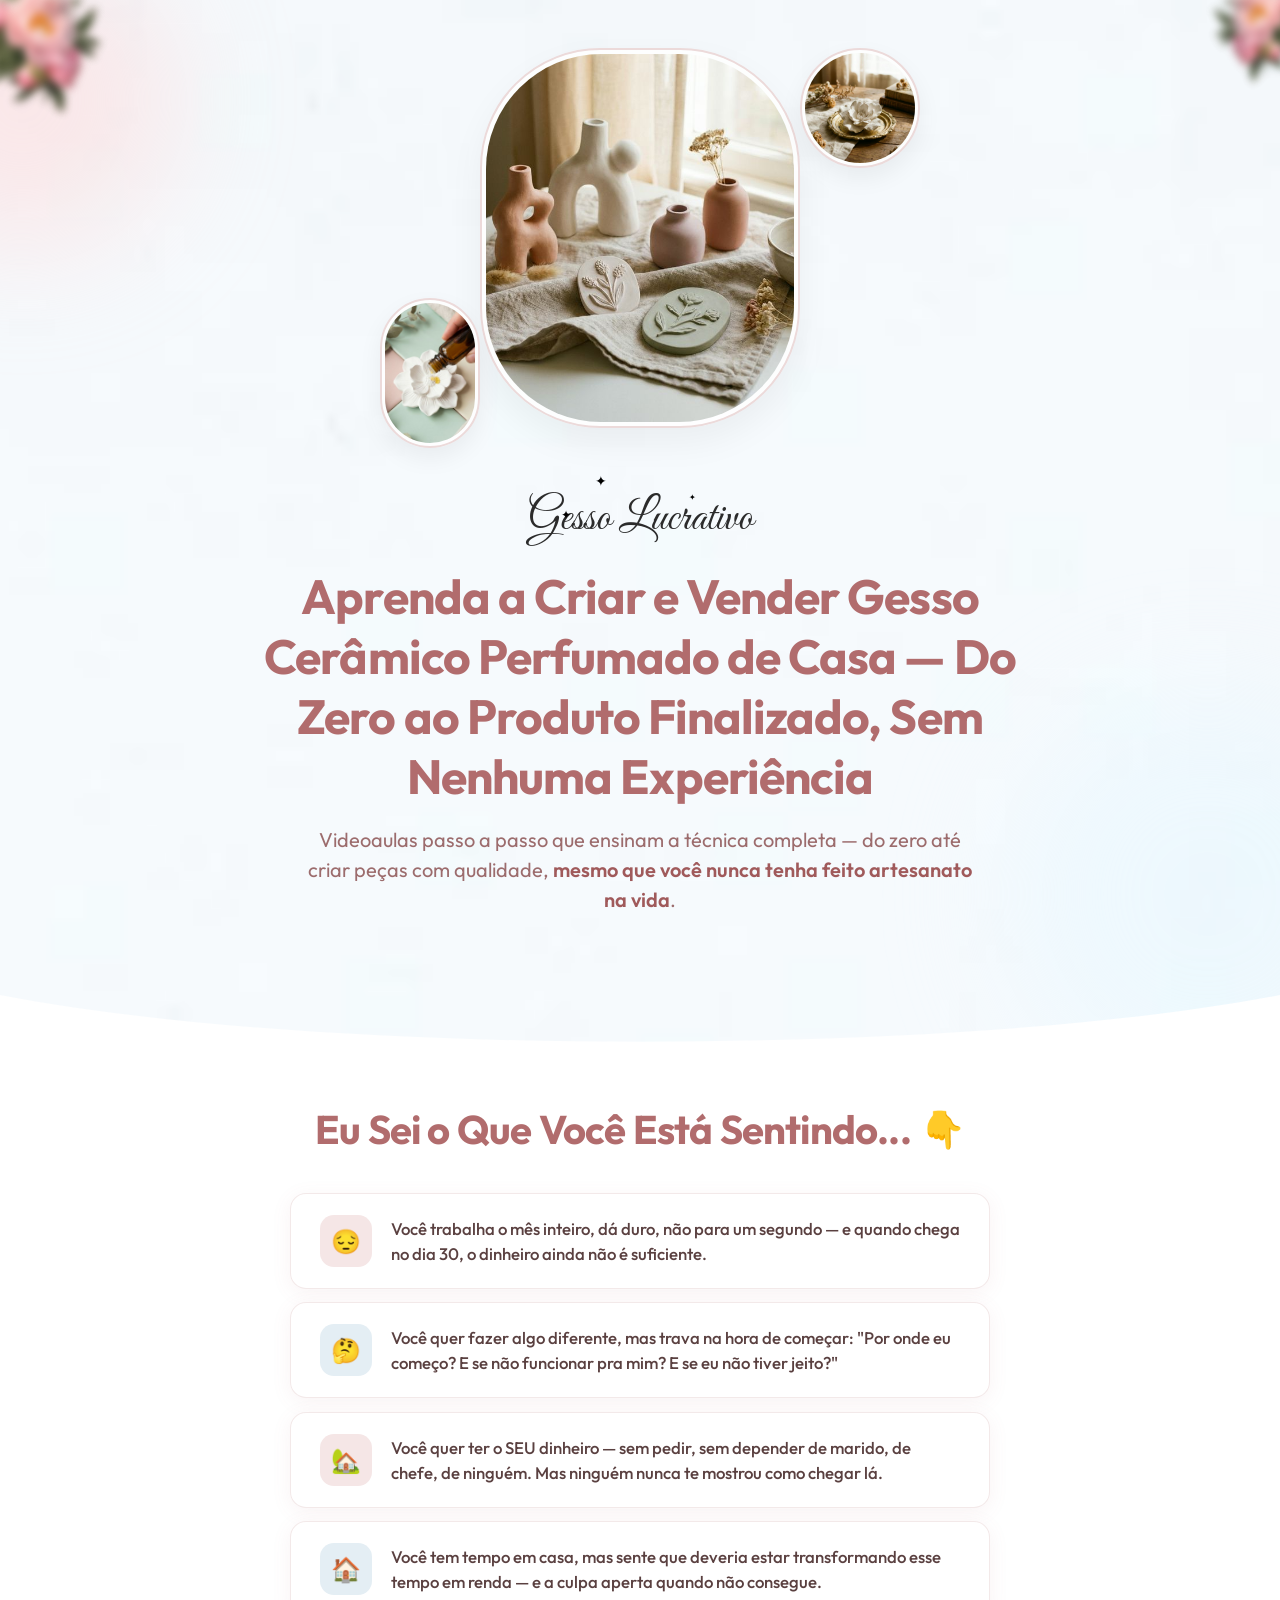
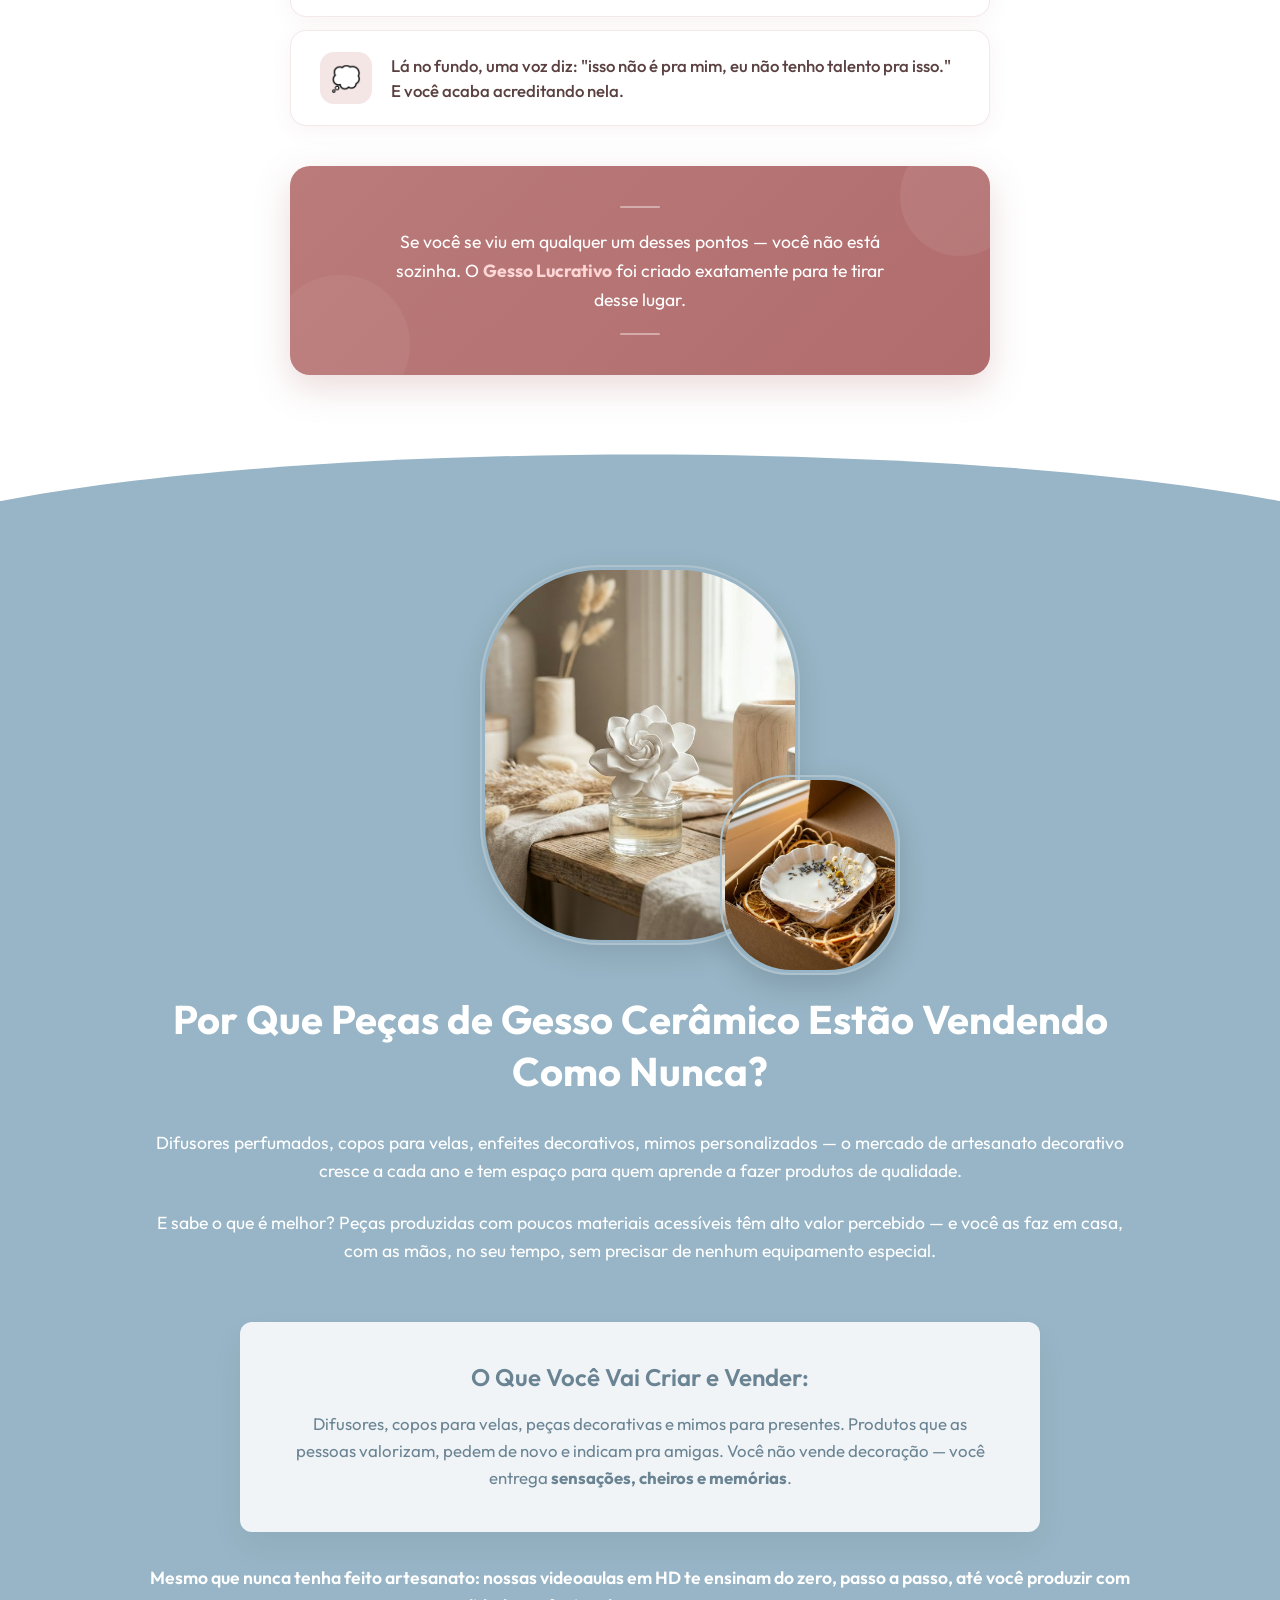
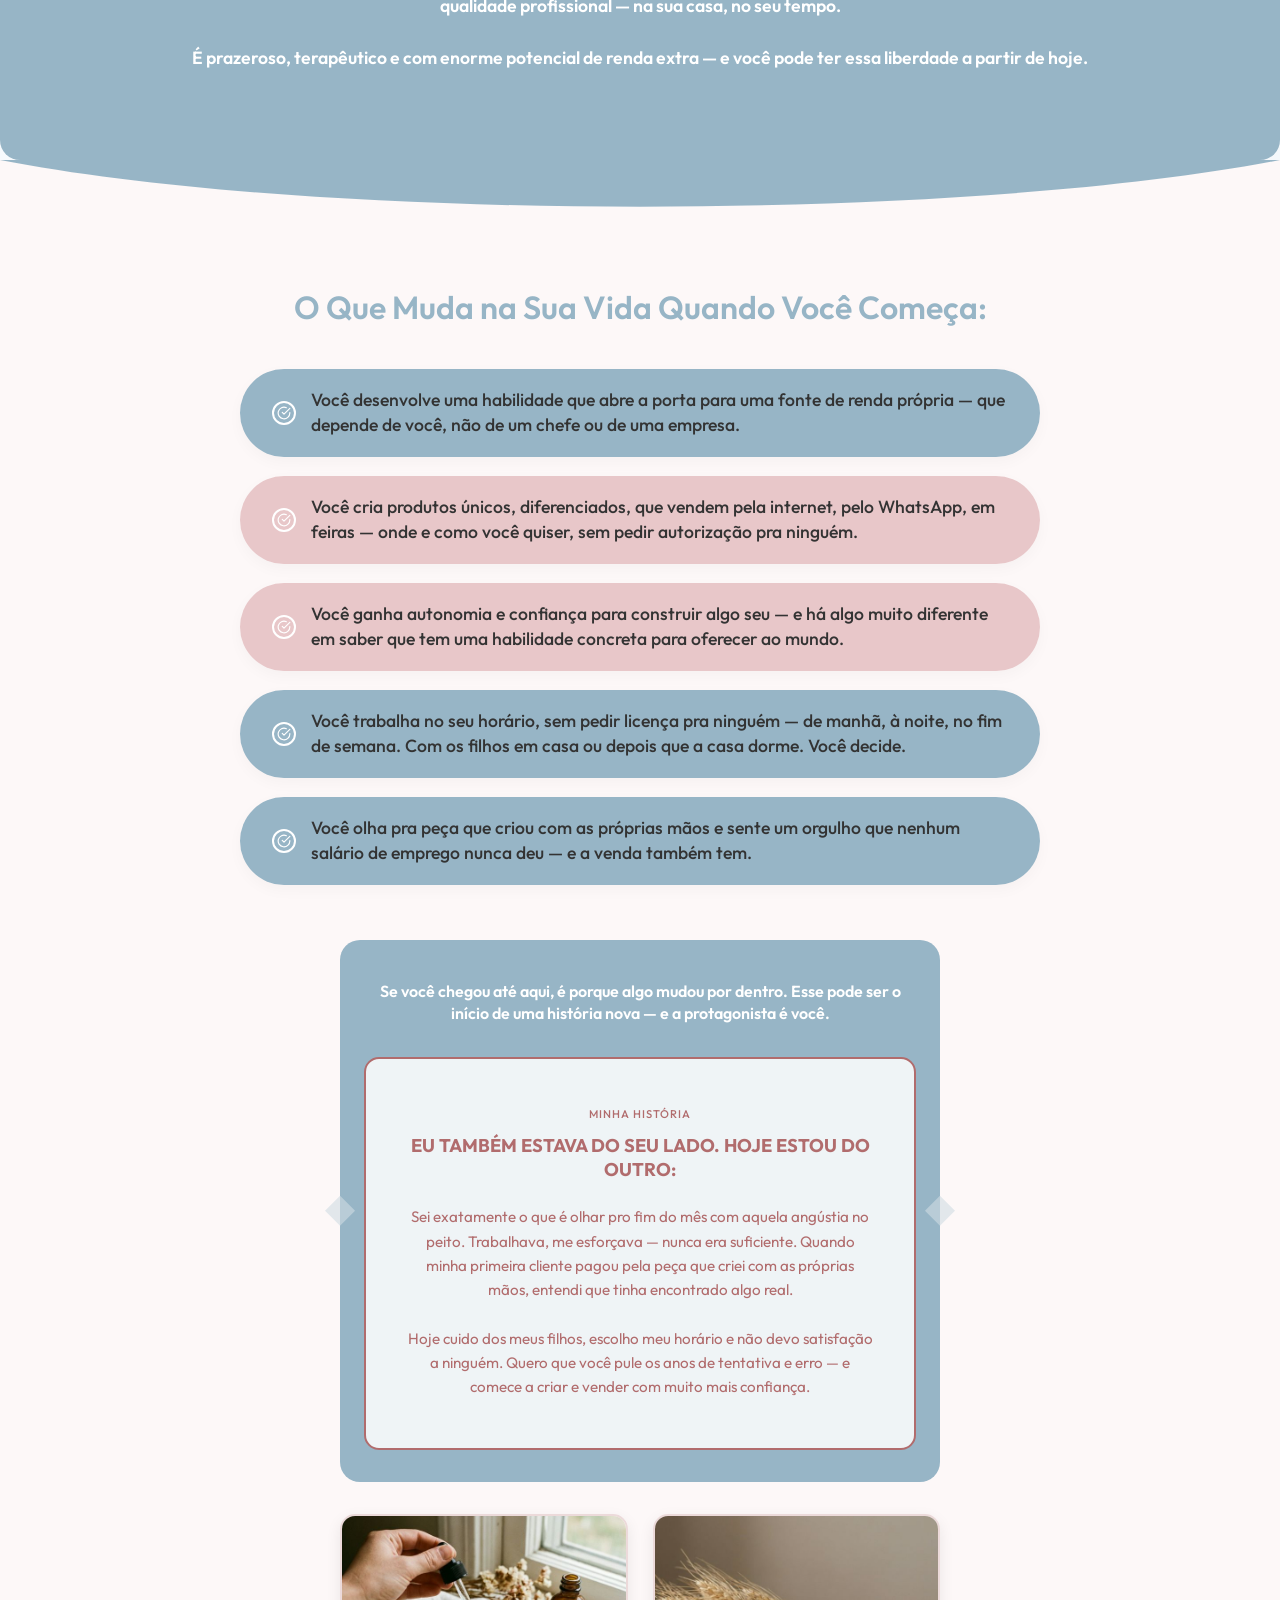
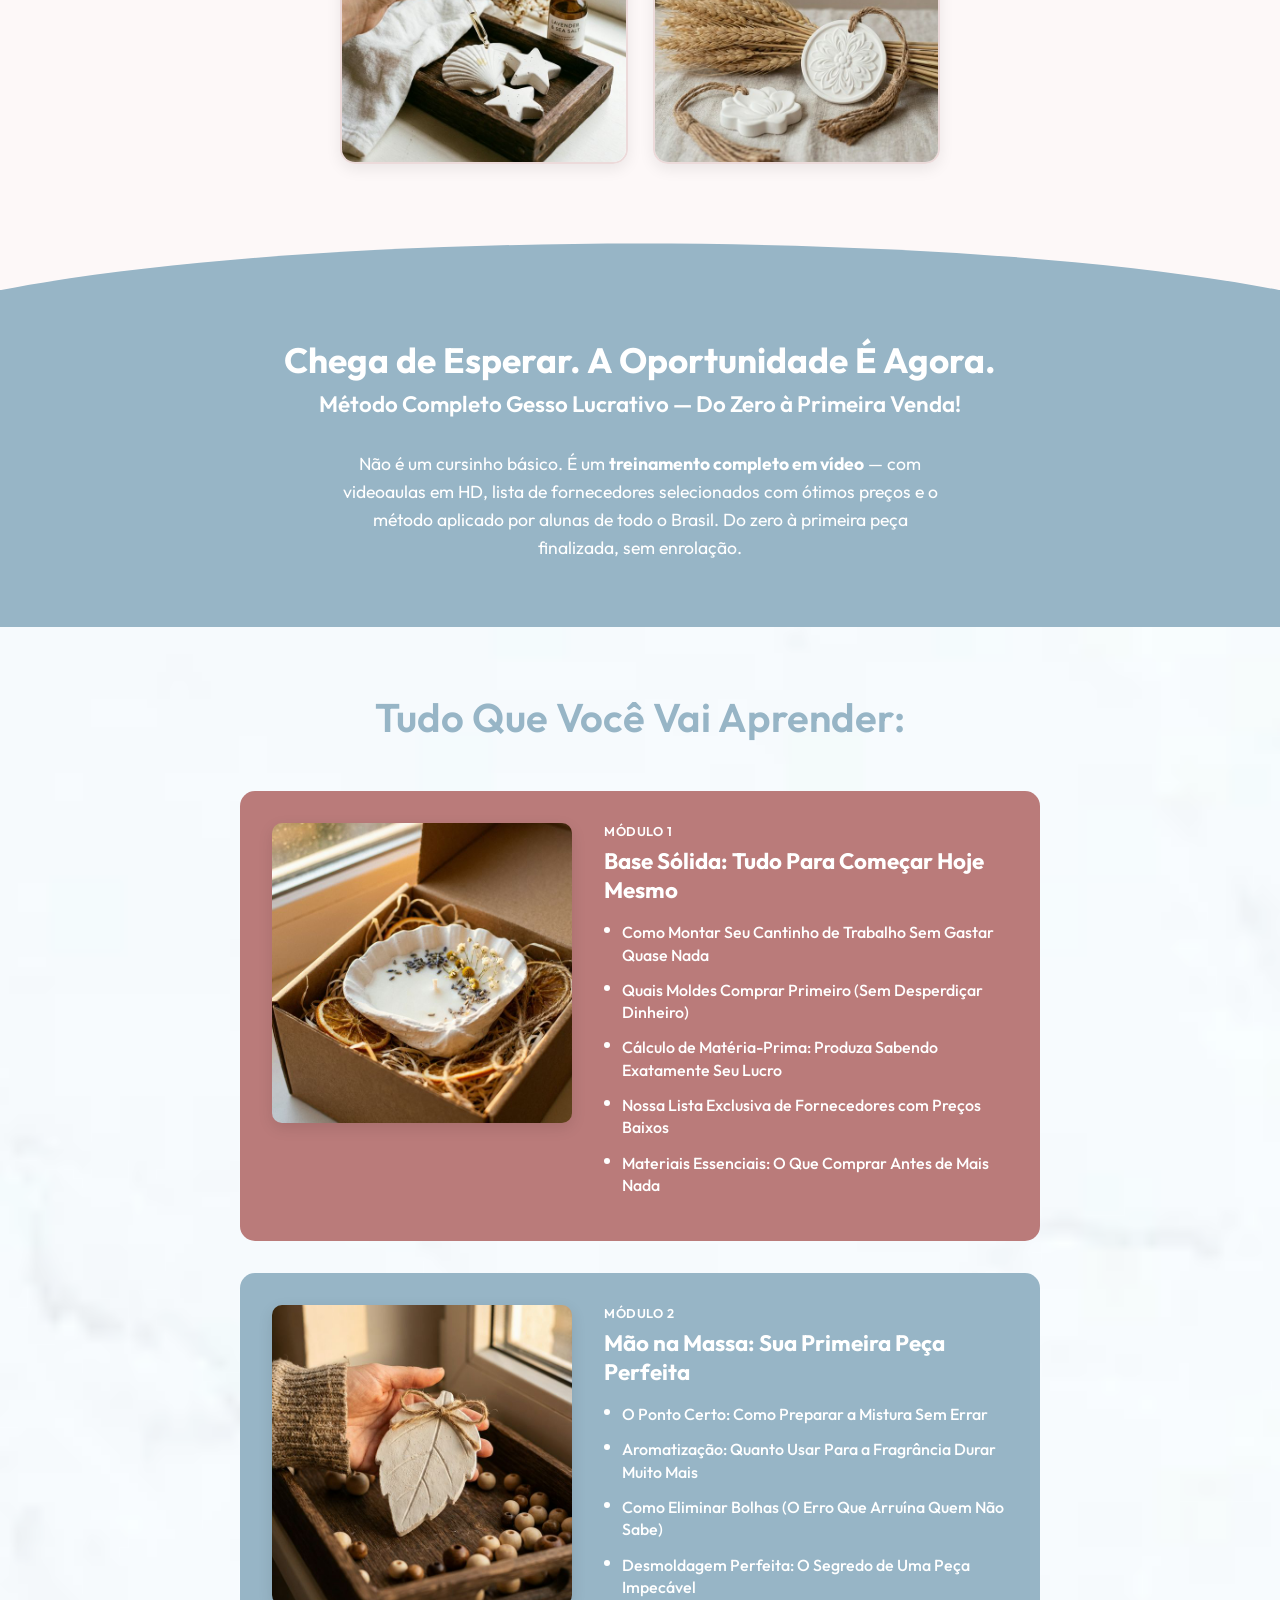
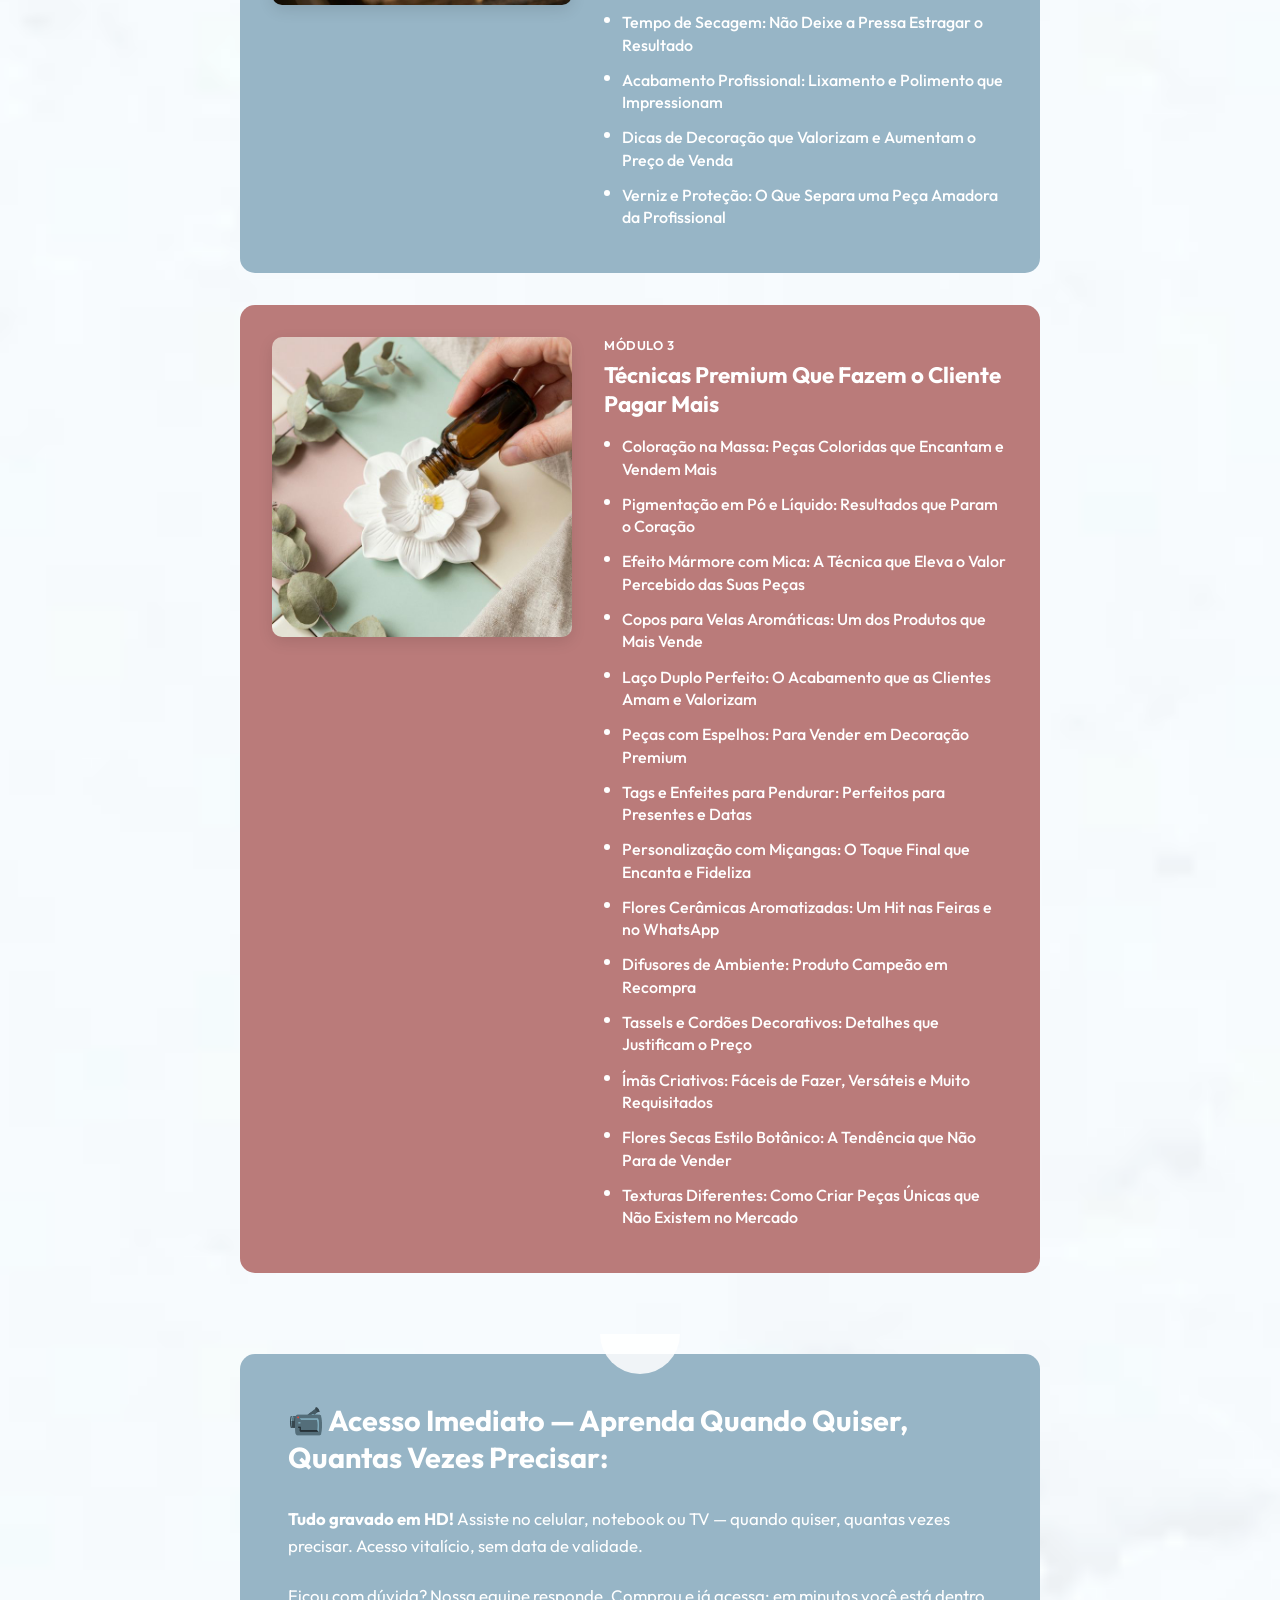
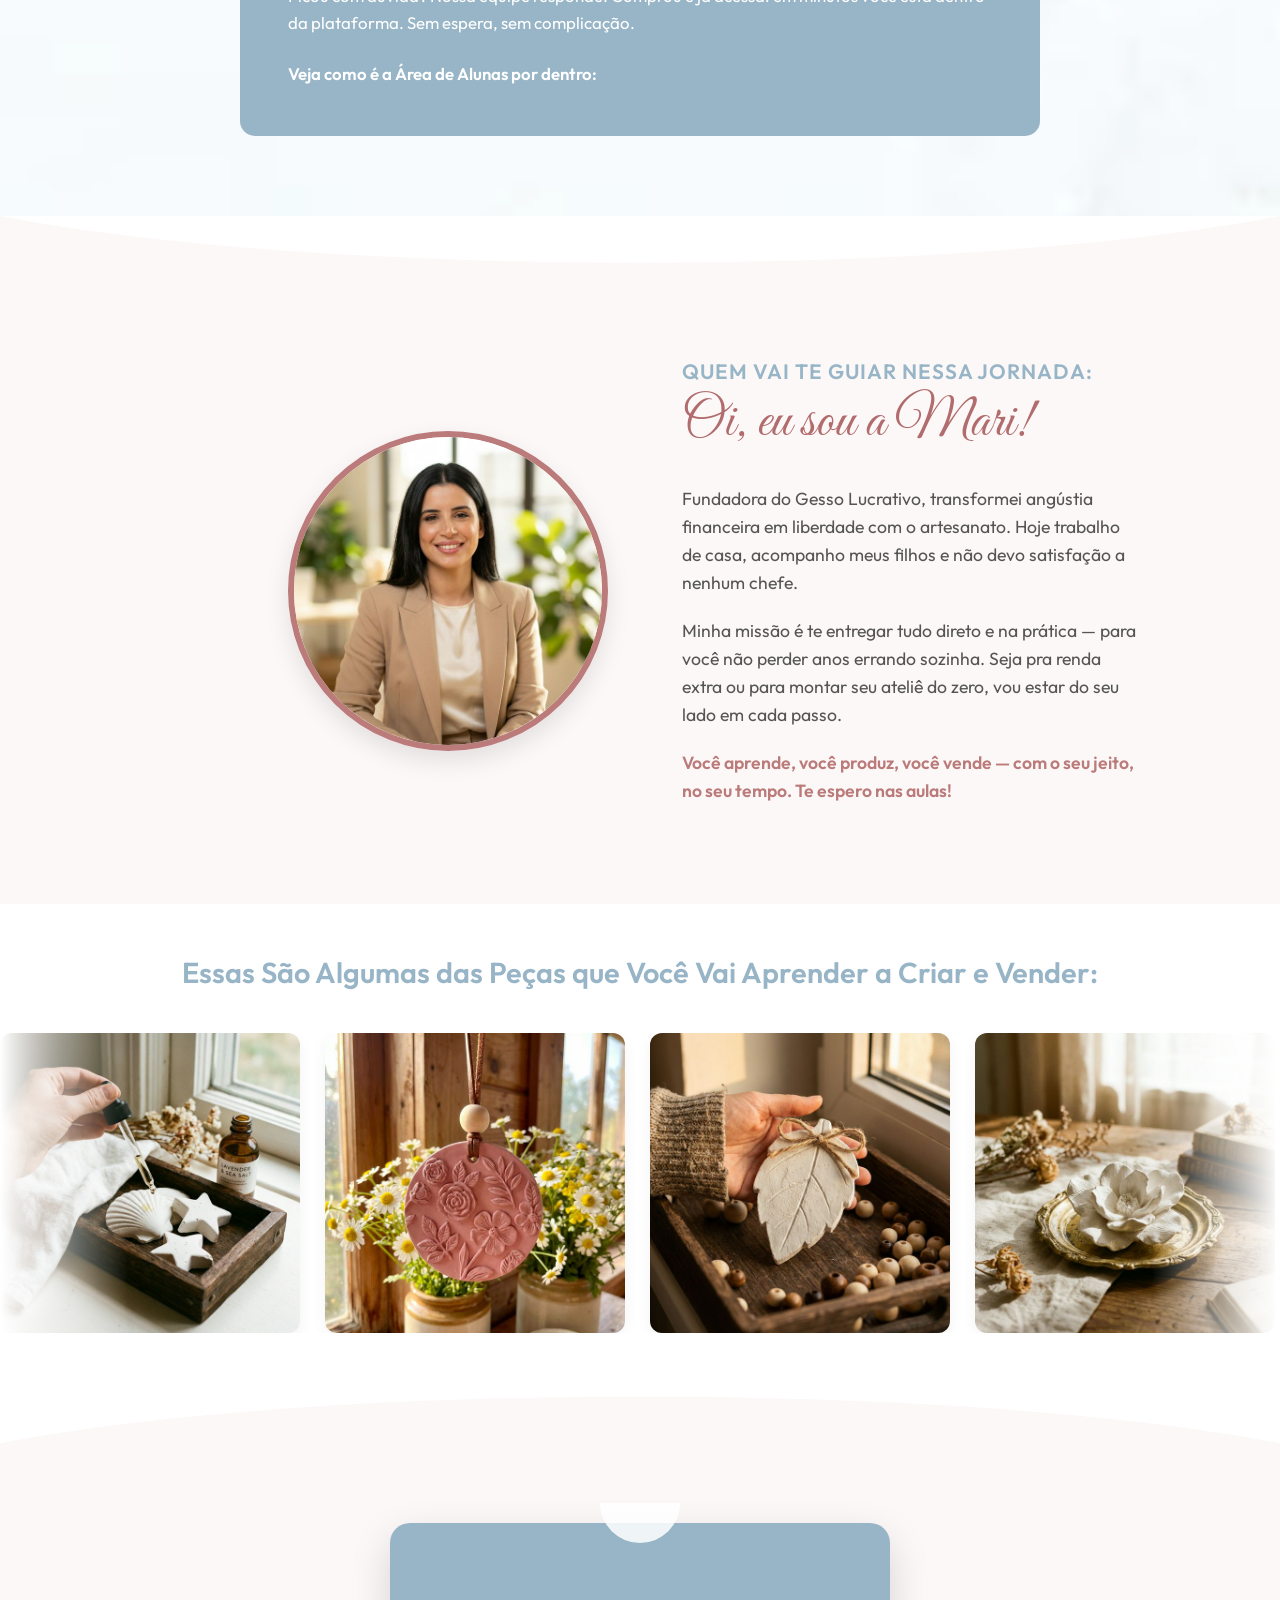
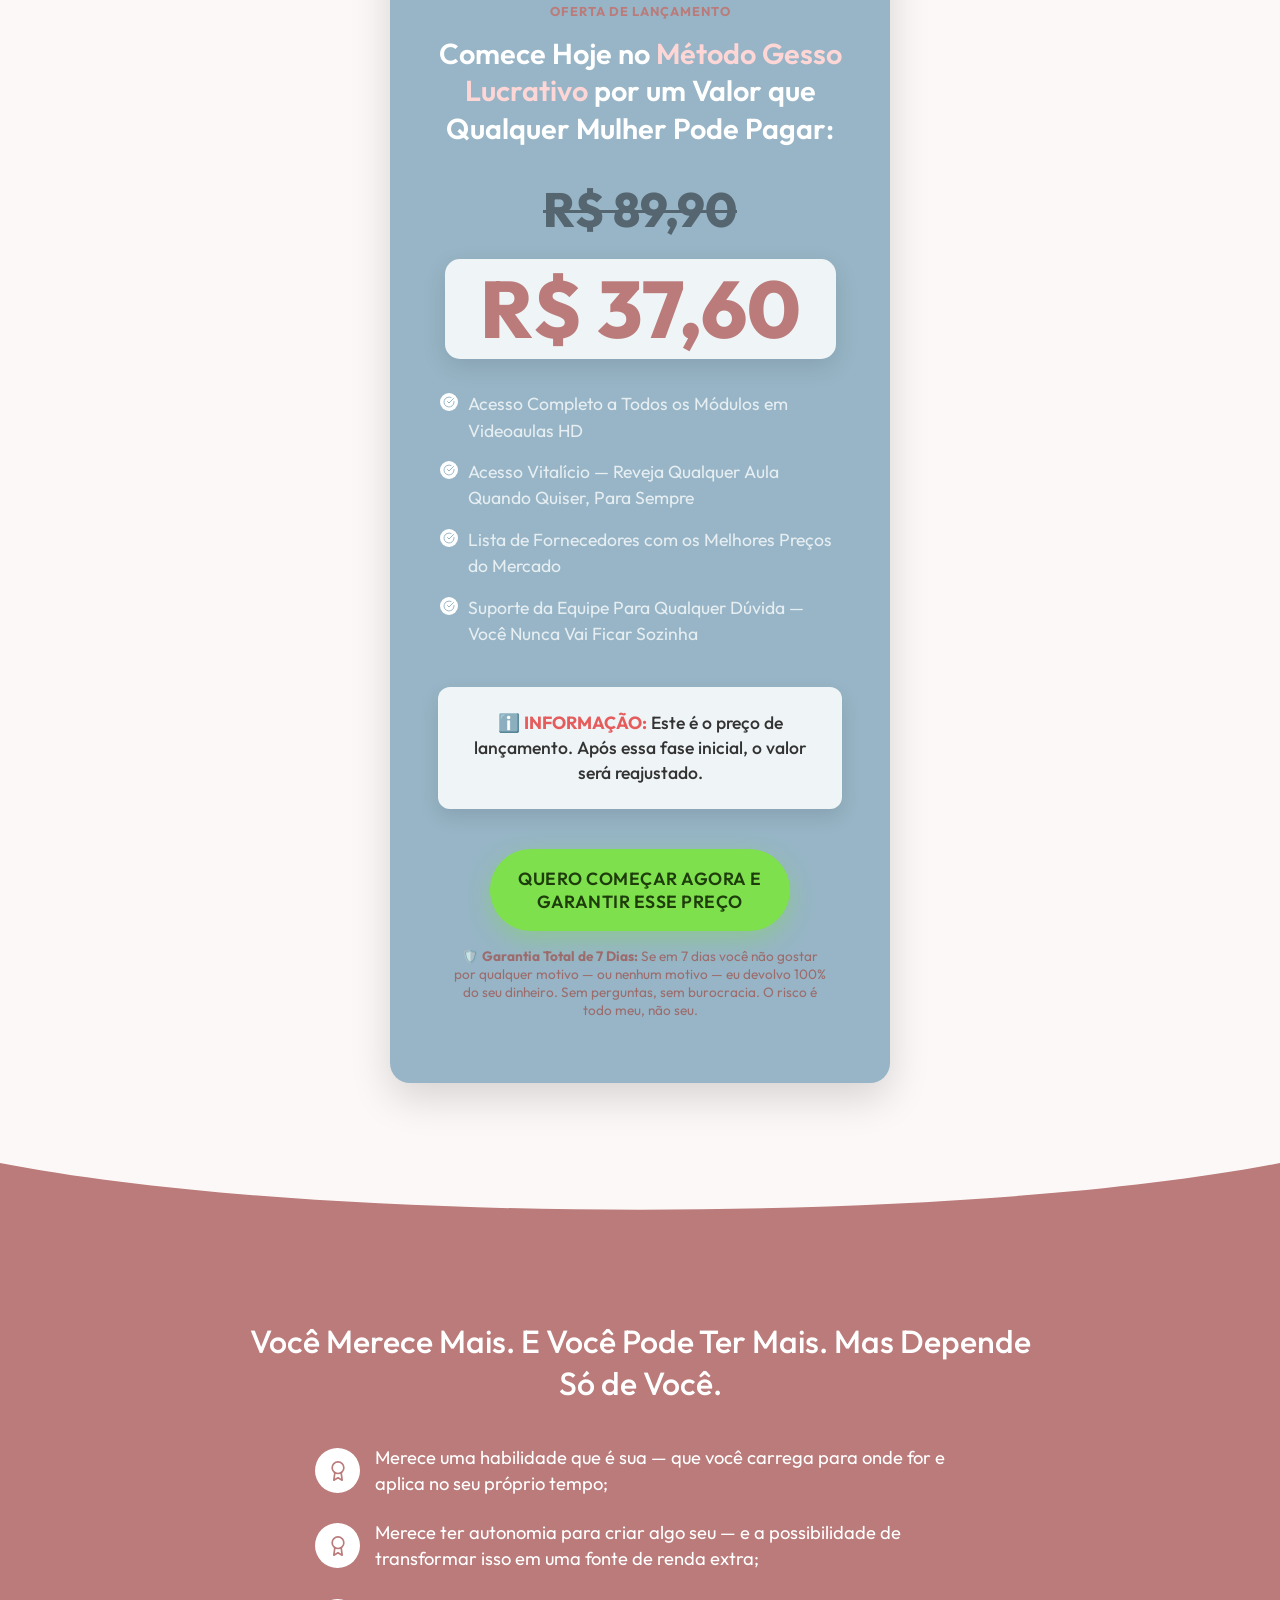
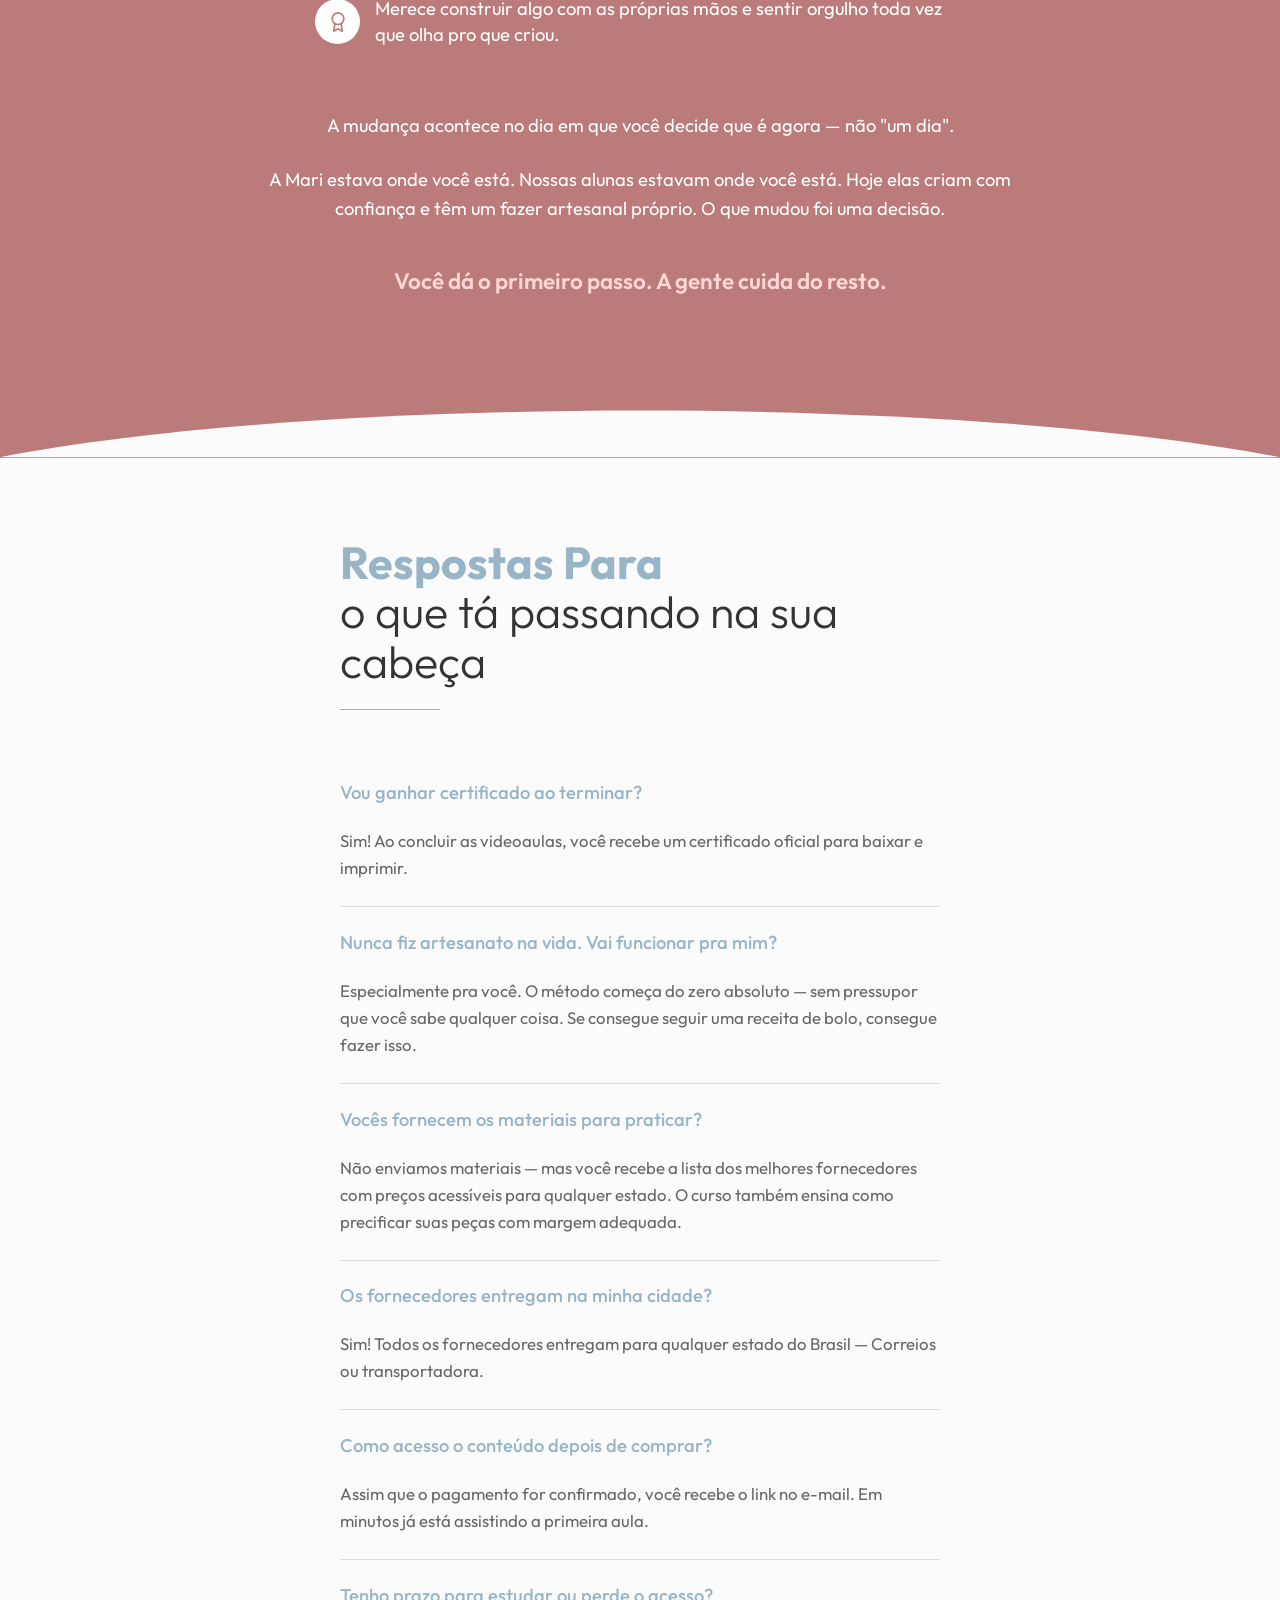
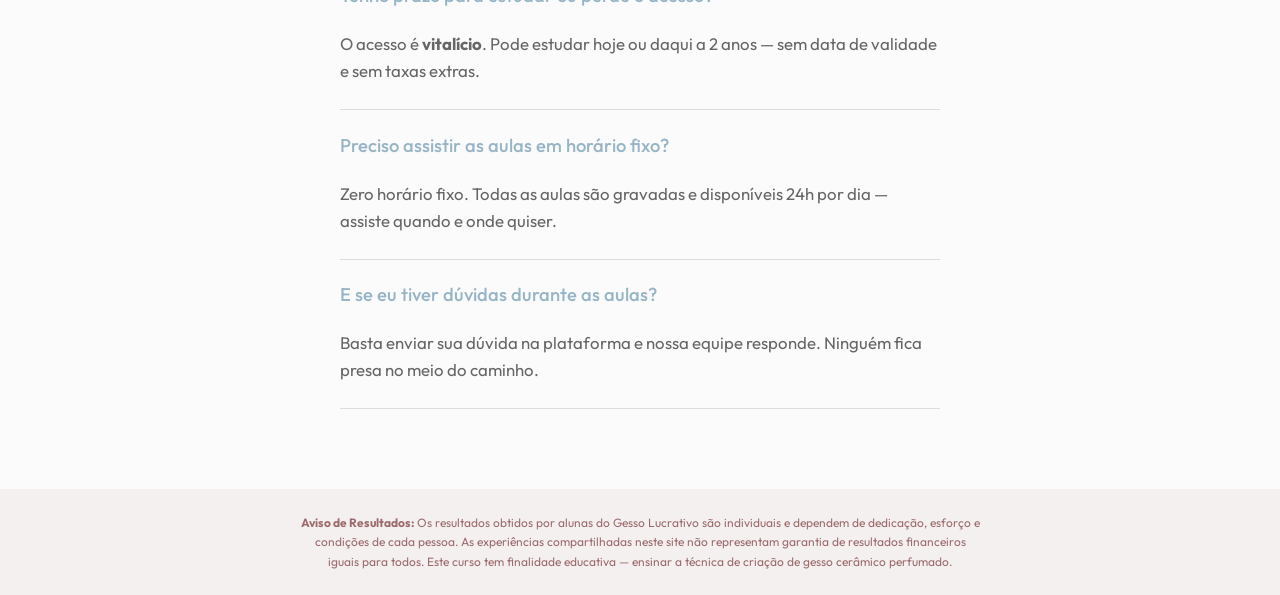
==== index.html @ 3353b2ac "Integrate Google Tag Manager and Analytics scripts Added Google Tag Manager and Google Analytics scr" ====
<!DOCTYPE html>
<html lang="pt-BR">

<head>
    <meta charset="UTF-8">
    <meta name="viewport" content="width=device-width, initial-scale=1.0">
    <title>Curso de Gesso Cerâmico Perfumado — Técnica Passo a Passo para Iniciantes | Gesso Lucrativo</title>
    <meta name="description"
        content="Aprenda a criar peças de gesso cerâmico perfumado de casa — do zero, no seu ritmo. Método completo em videoaulas HD. Sem experiência. Sem equipamentos caros.">

    
    <!-- Google Tag Manager -->
    <script>(function(w,d,s,l,i){w[l]=w[l]||[];w[l].push({'gtm.start':
    new Date().getTime(),event:'gtm.js'});var f=d.getElementsByTagName(s)[0],
    j=d.createElement(s),dl=l!='dataLayer'?'&l='+l:'';j.async=true;j.src=
    'https://www.googletagmanager.com/gtm.js?id='+i+dl;f.parentNode.insertBefore(j,f);
    })(window,document,'script','dataLayer','GTM-K7PRCWSN');</script>
    <!-- End Google Tag Manager -->

    <!-- Google tag (gtag.js) -->
    <script async src="https://www.googletagmanager.com/gtag/js?id=AW-17878229873"></script>
    <script>
      window.dataLayer = window.dataLayer || [];
      function gtag(){dataLayer.push(arguments);}
      gtag('js', new Date());
    
      gtag('config', 'AW-17878229873');
    </script>

    <!-- Custom CSS (preload: não bloqueia renderização, aplica assim que carrega) -->
    <link rel="preload" href="styles.css" as="style" onload="this.onload=null;this.rel='stylesheet'">
    <noscript><link rel="stylesheet" href="styles.css"></noscript>

    <!-- Google Fonts (preload: carrega em paralelo, sem bloquear) -->
    <link rel="preconnect" href="https://fonts.googleapis.com">
    <link rel="preconnect" href="https://fonts.gstatic.com" crossorigin>
    <link rel="preload" href="https://fonts.googleapis.com/css2?family=Outfit:wght@300;400;500;600;700&display=swap" as="style" onload="this.onload=null;this.rel='stylesheet'">
    <link rel="preload" href="https://fonts.googleapis.com/css2?family=Great+Vibes&display=swap" as="style" onload="this.onload=null;this.rel='stylesheet'">
    <noscript>
        <link href="https://fonts.googleapis.com/css2?family=Outfit:wght@300;400;500;600;700&display=swap" rel="stylesheet">
        <link href="https://fonts.googleapis.com/css2?family=Great+Vibes&display=swap" rel="stylesheet">
    </noscript>

    <script>
      window.googlePixelId = "6a388835beec2deb6234e892";
      var a = document.createElement("script");
      a.setAttribute("async", "");
      a.setAttribute("defer", "");
      a.setAttribute("src", "https://cdn.utmify.com.br/scripts/pixel/pixel-google.js");
      document.head.appendChild(a);
    </script>


    <script
      src="https://cdn.utmify.com.br/scripts/utms/latest.js"
      data-utmify-prevent-xcod-sck
      data-utmify-prevent-subids
      async
      defer
    ></script>

        <!-- Privacy-friendly analytics by Plausible -->
    <script async src="https://plausible.io/js/pa-XV5GwQXqnxw0n5Lh-j1K0.js"></script>
    <script>
      window.plausible=window.plausible||function(){(plausible.q=plausible.q||[]).push(arguments)},plausible.init=plausible.init||function(i){plausible.o=i||{}};
      plausible.init()
    </script>



</head>

<body>

    <!-- Google Tag Manager (noscript) -->
    <noscript><iframe src="https://www.googletagmanager.com/ns.html?id=GTM-K7PRCWSN"
    height="0" width="0" style="display:none;visibility:hidden"></iframe></noscript>
    <!-- End Google Tag Manager (noscript) -->

    <section class="hero-section">
        <!-- Decoration background flowers -->
        <img class="flower-decor flower-left" src="images/flor.webp" alt="Flower Decoration">
        <img class="flower-decor flower-right" src="images/flor.webp" alt="Flower Decoration">

        <!-- Decoration background objects can be added here -->
        <div class="bg-decor-1"></div>
        <div class="bg-decor-2"></div>

        <div class="hero-container">
            <!-- Images Group -->
            <div class="hero-images-wrapper">

                <div class="main-image-shape">
                    <img src="images/plaster_craft_towel.png" alt="Peças de Gesso em toalha">
                </div>

                <div class="overlap-image-top-right">
                    <img src="images/plaster_flower_plate.png" alt="Gesso forma de flor">
                </div>

                <div class="overlap-image-bottom-left">
                    <img src="images/plaster_oil_drops.png" alt="Essência de flor no gesso">
                </div>
            </div>

            <!-- Logo Section -->
            <div class="logo-area">
                <div class="sparkles">
                    <div class="sparkle s1">✦</div>
                    <div class="sparkle s2">✦</div>
                    <div class="sparkle s3">✦</div>
                </div>
                <h2 class="brand-name">Gesso Lucrativo</h2>
            </div>

            <!-- Content Section -->
            <div class="hero-content">
                <h1 class="headline">Aprenda a Criar e Vender Gesso Cerâmico Perfumado de Casa — Do Zero ao Produto Finalizado, Sem Nenhuma Experiência</h1>
                <p class="subheadline">Videoaulas passo a passo que ensinam a técnica completa — do zero até criar peças com qualidade, <strong>mesmo que você nunca tenha feito artesanato na vida</strong>.</p>

            </div>

        </div>
    </section>

    <!-- Wave: hero → pain (white) -->
    <div class="wsep wsep-bg-body">
        <svg viewBox="0 0 1440 70" preserveAspectRatio="none" xmlns="http://www.w3.org/2000/svg">
            <path fill="#ffffff" d="M0,0 C360,70 1080,70 1440,0 L1440,70 L0,70 Z"/>
        </svg>
    </div>

    <!-- Section: Pain Points / Identification -->
    <section class="pain-section">
        <div class="pain-container">

            <div class="pain-header">
                <h2 class="pain-title">Eu Sei o Que Você Está Sentindo...</h2>
                <span class="pain-hand">👇</span>
            </div>

            <div class="pain-list">
                <div class="pain-card">
                    <div class="pain-icon-wrap pain-icon-rose">
                        <span>😔</span>
                    </div>
                    <p>Você trabalha o mês inteiro, dá duro, não para um segundo — e quando chega no dia 30, o dinheiro ainda não é suficiente.</p>
                </div>
                <div class="pain-card">
                    <div class="pain-icon-wrap pain-icon-blue">
                        <span>🤔</span>
                    </div>
                    <p>Você quer fazer algo diferente, mas trava na hora de começar: "Por onde eu começo? E se não funcionar pra mim? E se eu não tiver jeito?"</p>
                </div>
                <div class="pain-card">
                    <div class="pain-icon-wrap pain-icon-rose">
                        <span>🏡</span>
                    </div>
                    <p>Você quer ter o SEU dinheiro — sem pedir, sem depender de marido, de chefe, de ninguém. Mas ninguém nunca te mostrou como chegar lá.</p>
                </div>
                <div class="pain-card">
                    <div class="pain-icon-wrap pain-icon-blue">
                        <span>🏠</span>
                    </div>
                    <p>Você tem tempo em casa, mas sente que deveria estar transformando esse tempo em renda — e a culpa aperta quando não consegue.</p>
                </div>
                <div class="pain-card">
                    <div class="pain-icon-wrap pain-icon-rose">
                        <span>💭</span>
                    </div>
                    <p>Lá no fundo, uma voz diz: "isso não é pra mim, eu não tenho talento pra isso." E você acaba acreditando nela.</p>
                </div>
            </div>

            <div class="pain-closing-box">
                <div class="pain-closing-line"></div>
                <p>Se você se viu em qualquer um desses pontos — você não está sozinha. O <strong>Gesso Lucrativo</strong> foi criado exatamente para te tirar desse lugar.</p>
                <div class="pain-closing-line"></div>
            </div>

        </div>
    </section>

    <!-- Wave: pain (white) → info (blue) -->
    <div class="wsep wsep-bg-white">
        <svg viewBox="0 0 1440 70" preserveAspectRatio="none" xmlns="http://www.w3.org/2000/svg">
            <path fill="#97B5C6" d="M0,70 C360,0 1080,0 1440,70 L1440,70 L0,70 Z"/>
        </svg>
    </div>

    <!-- Section 2: Info Section -->
    <section class="info-section">
        <div class="info-container">
            <!-- Images Group for Section 2 -->
            <div class="info-images-wrapper">
                <div class="info-main-image">
                    <img src="images/plaster_flower_diffuser.png" alt="Difusor flor de gesso">
                </div>
                <div class="info-overlap-image">
                    <img src="images/plaster_shell_candle.png" alt="Vela em concha de gesso">
                </div>
            </div>

            <!-- Content Area -->
            <h2 class="info-title">Por Que Peças de Gesso Cerâmico Estão Vendendo Como Nunca?</h2>

            <p class="info-text">Difusores perfumados, copos para velas, enfeites decorativos, mimos personalizados — o mercado de artesanato decorativo cresce a cada ano e tem espaço para quem aprende a fazer produtos de qualidade.</p>

            <p class="info-text">E sabe o que é melhor? Peças produzidas com poucos materiais acessíveis têm alto valor percebido — e você as faz em casa, com as mãos, no seu tempo, sem precisar de nenhum equipamento especial.</p>

            <div class="info-card">
                <h3 class="card-title">O Que Você Vai Criar e Vender:</h3>
                <p class="card-text">Difusores, copos para velas, peças decorativas e mimos para presentes. Produtos que as pessoas valorizam, pedem de novo e indicam pra amigas. Você não vende decoração — você entrega <strong>sensações, cheiros e memórias</strong>.</p>
            </div>

            <p class="info-text bold-text">Mesmo que nunca tenha feito artesanato: nossas videoaulas em HD te ensinam do zero, passo a passo, até você produzir com qualidade profissional — na sua casa, no seu tempo.</p>

            <p class="info-text bold-text">É prazeroso, terapêutico e com enorme potencial de renda extra — e você pode ter essa liberdade a partir de hoje.</p>

        </div>
    </section>

    <!-- Wave: info (blue) → opportunities (rose) -->
    <div class="wsep wsep-bg-blue">
        <svg viewBox="0 0 1440 70" preserveAspectRatio="none" xmlns="http://www.w3.org/2000/svg">
            <path fill="#fdf8f8" d="M0,0 C360,70 1080,70 1440,0 L1440,70 L0,70 Z"/>
        </svg>
    </div>

    <!-- Section 3: Oportunidades & História -->
    <section class="opportunities-section">
        <div class="opp-container">

            <h2 class="opp-title">O Que Muda na Sua Vida Quando Você Começa:
            </h2>

            <div class="opp-list">
                <!-- Item 1 (Blue) -->
                <div class="opp-item opp-blue">
                    <span class="opp-icon">
                        <svg viewBox="0 0 24 24" fill="none" stroke="currentColor" stroke-width="2"
                            stroke-linecap="round" stroke-linejoin="round">
                            <path d="M22 11.08V12a10 10 0 1 1-5.93-9.14"></path>
                            <polyline points="22 4 12 14.01 9 11.01"></polyline>
                        </svg>
                    </span>
                    <p class="opp-text">Você desenvolve uma habilidade que abre a porta para uma fonte de renda própria — que depende de você, não de um chefe ou de uma empresa.</p>
                </div>

                <!-- Item 2 (Pink) -->
                <div class="opp-item opp-pink">
                    <span class="opp-icon">
                        <svg viewBox="0 0 24 24" fill="none" stroke="currentColor" stroke-width="2"
                            stroke-linecap="round" stroke-linejoin="round">
                            <path d="M22 11.08V12a10 10 0 1 1-5.93-9.14"></path>
                            <polyline points="22 4 12 14.01 9 11.01"></polyline>
                        </svg>
                    </span>
                    <p class="opp-text">Você cria produtos únicos, diferenciados, que vendem pela internet, pelo WhatsApp, em feiras — onde e como você quiser, sem pedir autorização pra ninguém.</p>
                </div>

                <!-- Item 3 (Pink) -->
                <div class="opp-item opp-pink">
                    <span class="opp-icon">
                        <svg viewBox="0 0 24 24" fill="none" stroke="currentColor" stroke-width="2"
                            stroke-linecap="round" stroke-linejoin="round">
                            <path d="M22 11.08V12a10 10 0 1 1-5.93-9.14"></path>
                            <polyline points="22 4 12 14.01 9 11.01"></polyline>
                        </svg>
                    </span>
                    <p class="opp-text">Você ganha autonomia e confiança para construir algo seu — e há algo muito diferente em saber que tem uma habilidade concreta para oferecer ao mundo.</p>
                </div>

                <!-- Item 4 (Blue) -->
                <div class="opp-item opp-blue">
                    <span class="opp-icon">
                        <svg viewBox="0 0 24 24" fill="none" stroke="currentColor" stroke-width="2"
                            stroke-linecap="round" stroke-linejoin="round">
                            <path d="M22 11.08V12a10 10 0 1 1-5.93-9.14"></path>
                            <polyline points="22 4 12 14.01 9 11.01"></polyline>
                        </svg>
                    </span>
                    <p class="opp-text">Você trabalha no seu horário, sem pedir licença pra ninguém — de manhã, à noite, no fim de semana. Com os filhos em casa ou depois que a casa dorme. Você decide.</p>
                </div>

                <!-- Item 5 (Blue) -->
                <div class="opp-item opp-blue">
                    <span class="opp-icon">
                        <svg viewBox="0 0 24 24" fill="none" stroke="currentColor" stroke-width="2"
                            stroke-linecap="round" stroke-linejoin="round">
                            <path d="M22 11.08V12a10 10 0 1 1-5.93-9.14"></path>
                            <polyline points="22 4 12 14.01 9 11.01"></polyline>
                        </svg>
                    </span>
                    <p class="opp-text">Você olha pra peça que criou com as próprias mãos e sente um orgulho que nenhum salário de emprego nunca deu — e a venda também tem.</p>
                </div>
            </div>

            <!-- Story Card Overlay Area -->
            <div class="story-wrapper">
                <div class="story-blue-bg">
                    <!-- Little arrows decoration (optional SVG or CSS) -->
                    <div class="story-bg-text">
                        <p>Se você chegou até aqui, é porque algo mudou por dentro. Esse pode ser o início de uma história nova — e a protagonista é você.</p>
                    </div>

                    <div class="story-white-card">
                        <p class="story-tinytitle">MINHA HISTÓRIA</p>
                        <h3 class="story-main-title">EU TAMBÉM ESTAVA DO SEU LADO. HOJE ESTOU DO OUTRO:</h3>
                        <p class="story-paragraph">
                            Sei exatamente o que é olhar pro fim do mês com aquela angústia no peito. Trabalhava, me esforçava — nunca era suficiente. Quando minha primeira cliente pagou pela peça que criei com as próprias mãos, entendi que tinha encontrado algo real.
                        </p>
                        <p class="story-paragraph">
                            Hoje cuido dos meus filhos, escolho meu horário e não devo satisfação a ninguém. Quero que você pule os anos de tentativa e erro — e comece a criar e vender com muito mais confiança.
                        </p>
                    </div>
                </div>

                <!-- Bottom Images -->
                <div class="story-bottom-images">
                    <div class="s-img-img">
                        <img src="images/plaster_oil_tray.png" alt="Produção de gesso 1">
                    </div>
                    <div class="s-img-img">
                        <img src="images/plaster_tassel_crafts.png" alt="Produção de gesso 2">
                    </div>
                </div>
            </div>

        </div>
    </section>

    <!-- Wave: opportunities (rose) → modules (blue) -->
    <div class="wsep wsep-bg-rose">
        <svg viewBox="0 0 1440 70" preserveAspectRatio="none" xmlns="http://www.w3.org/2000/svg">
            <path fill="#97B5C6" d="M0,70 C360,0 1080,0 1440,70 L1440,70 L0,70 Z"/>
        </svg>
    </div>

    <!-- Section 4: Modules Section -->
    <section class="modules-section">
        <!-- Top intro -->
        <div class="mod-intro-wrapper">
            <h2 class="mod-intro-title">Chega de Esperar. A Oportunidade É Agora.</h2>
            <h3 class="mod-intro-subtitle">Método Completo Gesso Lucrativo — Do Zero à Primeira Venda!</h3>

            <p class="mod-intro-text">Não é um cursinho básico. É um <strong>treinamento completo em vídeo</strong> — com videoaulas em HD, lista de fornecedores selecionados com ótimos preços e o método aplicado por alunas de todo o Brasil. Do zero à primeira peça finalizada, sem enrolação.</p>
        </div>

        <div class="modules-container">
            <h2 class="modules-main-title">Tudo Que Você Vai Aprender:</h2>

            <!-- Module 1 (Pink) -->
            <div class="mod-card mod-pink">
                <div class="mod-img">
                    <img src="images/plaster_shell_candle.png" alt="Módulo 1">
                </div>
                <div class="mod-text-content">
                    <p class="mod-number">MÓDULO 1</p>
                    <h4 class="mod-name">Base Sólida: Tudo Para Começar Hoje Mesmo</h4>
                    <ul class="mod-list">
                        <li>Como Montar Seu Cantinho de Trabalho Sem Gastar Quase Nada</li>
                        <li>Quais Moldes Comprar Primeiro (Sem Desperdiçar Dinheiro)</li>
                        <li>Cálculo de Matéria-Prima: Produza Sabendo Exatamente Seu Lucro</li>
                        <li>Nossa Lista Exclusiva de Fornecedores com Preços Baixos</li>
                        <li>Materiais Essenciais: O Que Comprar Antes de Mais Nada</li>
                    </ul>
                </div>
            </div>

            <!-- Module 2 (Blue) -->
            <div class="mod-card mod-blue">
                <div class="mod-img">
                    <img src="images/plaster_leaf_craft.png" alt="Módulo 2">
                </div>
                <div class="mod-text-content">
                    <p class="mod-number">MÓDULO 2</p>
                    <h4 class="mod-name">Mão na Massa: Sua Primeira Peça Perfeita</h4>
                    <ul class="mod-list">
                        <li>O Ponto Certo: Como Preparar a Mistura Sem Errar</li>
                        <li>Aromatização: Quanto Usar Para a Fragrância Durar Muito Mais</li>
                        <li>Como Eliminar Bolhas (O Erro Que Arruína Quem Não Sabe)</li>
                        <li>Desmoldagem Perfeita: O Segredo de Uma Peça Impecável</li>
                        <li>Tempo de Secagem: Não Deixe a Pressa Estragar o Resultado</li>
                        <li>Acabamento Profissional: Lixamento e Polimento que Impressionam</li>
                        <li>Dicas de Decoração que Valorizam e Aumentam o Preço de Venda</li>
                        <li>Verniz e Proteção: O Que Separa uma Peça Amadora da Profissional</li>
                    </ul>
                </div>
            </div>

            <!-- Module 3 (Pink) -->
            <div class="mod-card mod-pink">
                <div class="mod-img">
                    <img src="images/plaster_oil_drops.png" alt="Módulo 3">
                </div>
                <div class="mod-text-content">
                    <p class="mod-number">MÓDULO 3</p>
                    <h4 class="mod-name">Técnicas Premium Que Fazem o Cliente Pagar Mais</h4>
                    <ul class="mod-list">
                        <li>Coloração na Massa: Peças Coloridas que Encantam e Vendem Mais</li>
                        <li>Pigmentação em Pó e Líquido: Resultados que Param o Coração</li>
                        <li>Efeito Mármore com Mica: A Técnica que Eleva o Valor Percebido das Suas Peças</li>
                        <li>Copos para Velas Aromáticas: Um dos Produtos que Mais Vende</li>
                        <li>Laço Duplo Perfeito: O Acabamento que as Clientes Amam e Valorizam</li>
                        <li>Peças com Espelhos: Para Vender em Decoração Premium</li>
                        <li>Tags e Enfeites para Pendurar: Perfeitos para Presentes e Datas</li>
                        <li>Personalização com Miçangas: O Toque Final que Encanta e Fideliza</li>
                        <li>Flores Cerâmicas Aromatizadas: Um Hit nas Feiras e no WhatsApp</li>
                        <li>Difusores de Ambiente: Produto Campeão em Recompra</li>
                        <li>Tassels e Cordões Decorativos: Detalhes que Justificam o Preço</li>
                        <li>Ímãs Criativos: Fáceis de Fazer, Versáteis e Muito Requisitados</li>
                        <li>Flores Secas Estilo Botânico: A Tendência que Não Para de Vender</li>
                        <li>Texturas Diferentes: Como Criar Peças Únicas que Não Existem no Mercado</li>
                    </ul>
                </div>
            </div>

            <!-- Digital Format / Video Box -->
            <div class="digital-format-box">

                <h3 class="digital-title">📹 Acesso Imediato — Aprenda Quando Quiser, Quantas Vezes Precisar:</h3>

                <p class="digital-text"><strong>Tudo gravado em HD!</strong> Assiste no celular, notebook ou TV — quando quiser, quantas vezes precisar. Acesso vitalício, sem data de validade.</p>

                <p class="digital-text">Ficou com dúvida? Nossa equipe responde. Comprou e já acessa: em minutos você está dentro da plataforma. Sem espera, sem complicação.</p>

                <p class="digital-text">Veja como é a Área de Alunas por dentro:</p>
            </div>

        </div>
    </section>

    <!-- Wave: modules (white) → author (white, same — use blue accent) -->
    <div class="wsep wsep-bg-white">
        <svg viewBox="0 0 1440 70" preserveAspectRatio="none" xmlns="http://www.w3.org/2000/svg">
            <path fill="#fdf8f8" d="M0,0 C360,70 1080,70 1440,0 L1440,70 L0,70 Z"/>
        </svg>
    </div>

    <!-- Section 5: Author Section -->
    <section class="author-section">
        <div class="author-container">
            <div class="author-image-wrapper">
                <div class="author-img-shape">
                    <img src="images/author_claudia.png" alt="A sua Mentora Cláudia">
                </div>
            </div>
            <div class="author-content">
                <h2 class="author-title">Quem Vai te Guiar Nessa Jornada:</h2>
                <h3 class="author-name">Oi, eu sou a Mari!</h3>
                <p class="author-text">Fundadora do Gesso Lucrativo, transformei angústia financeira em liberdade com o artesanato. Hoje trabalho de casa, acompanho meus filhos e não devo satisfação a nenhum chefe.</p>
                <p class="author-text">Minha missão é te entregar tudo direto e na prática — para você não perder anos errando sozinha. Seja pra renda extra ou para montar seu ateliê do zero, vou estar do seu lado em cada passo.</p>
                <p class="author-text bold-text">Você aprende, você produz, você vende — com o seu jeito, no seu tempo. Te espero nas aulas!</p>
            </div>
        </div>
    </section>

    <!-- Section 6: Carousel Section -->
    <section class="carousel-section">
        <h2 class="carousel-title">Essas São Algumas das Peças que Você Vai Aprender a Criar e Vender:</h2>

        <div class="carousel-container">
            <div class="carousel-track">
                <!-- Set 1 -->
                <div class="carousel-item">
                    <img src="images/plaster_oil_tray.png" alt="Peça Lucrativa 1">
                </div>
                <div class="carousel-item">
                    <img src="images/plaster_pink_round.png" alt="Peça Lucrativa 2">
                </div>
                <div class="carousel-item">
                    <img src="images/plaster_leaf_craft.png" alt="Peça Lucrativa 3">
                </div>
                <div class="carousel-item">
                    <img src="images/plaster_flower_plate.png" alt="Peça Lucrativa 4">
                </div>
                <div class="carousel-item">
                    <img src="images/plaster_tassel_crafts.png" alt="Peça Lucrativa 5">
                </div>

                <!-- Set 2 (Duplicated for seamless loop) -->
                <div class="carousel-item">
                    <img src="images/plaster_oil_tray.png" alt="Peça Lucrativa 1">
                </div>
                <div class="carousel-item">
                    <img src="images/plaster_pink_round.png" alt="Peça Lucrativa 2">
                </div>
                <div class="carousel-item">
                    <img src="images/plaster_leaf_craft.png" alt="Peça Lucrativa 3">
                </div>
                <div class="carousel-item">
                    <img src="images/plaster_flower_plate.png" alt="Peça Lucrativa 4">
                </div>
                <div class="carousel-item">
                    <img src="images/plaster_tassel_crafts.png" alt="Peça Lucrativa 5">
                </div>
            </div>
        </div>
    </section>

    <!-- Wave: carousel (white) → offer (rose) -->
    <div class="wsep wsep-bg-white">
        <svg viewBox="0 0 1440 70" preserveAspectRatio="none" xmlns="http://www.w3.org/2000/svg">
            <path fill="#fdf8f8" d="M0,70 C360,0 1080,0 1440,70 L1440,70 L0,70 Z"/>
        </svg>
    </div>

    <!-- Section 8: Offer Section -->
    <section class="offer-section" id="payment">
        <div class="offer-container">
            <div class="offer-card">
                <p class="offer-subtitle">OFERTA DE LANÇAMENTO</p>
                <h2 class="offer-title">Comece Hoje no <span class="pink-highlight">Método Gesso Lucrativo</span> por um Valor que Qualquer Mulher Pode Pagar:</h2>

                <div class="price-area">
                    <p class="old-price">R$ 89,90</p>
                    <p class="new-price">R$ 37,60</p>
                </div>

                <ul class="offer-list">
                    <li>
                        <svg viewBox="0 0 24 24" fill="none" stroke="currentColor" stroke-width="2"
                            stroke-linecap="round" stroke-linejoin="round">
                            <path d="M22 11.08V12a10 10 0 1 1-5.93-9.14"></path>
                            <polyline points="22 4 12 14.01 9 11.01"></polyline>
                        </svg>
                        <span>Acesso Completo a Todos os Módulos em Videoaulas HD</span>
                    </li>
                    <li>
                        <svg viewBox="0 0 24 24" fill="none" stroke="currentColor" stroke-width="2"
                            stroke-linecap="round" stroke-linejoin="round">
                            <path d="M22 11.08V12a10 10 0 1 1-5.93-9.14"></path>
                            <polyline points="22 4 12 14.01 9 11.01"></polyline>
                        </svg>
                        <span>Acesso Vitalício — Reveja Qualquer Aula Quando Quiser, Para Sempre</span>
                    </li>
                    <li>
                        <svg viewBox="0 0 24 24" fill="none" stroke="currentColor" stroke-width="2"
                            stroke-linecap="round" stroke-linejoin="round">
                            <path d="M22 11.08V12a10 10 0 1 1-5.93-9.14"></path>
                            <polyline points="22 4 12 14.01 9 11.01"></polyline>
                        </svg>
                        <span>Lista de Fornecedores com os Melhores Preços do Mercado</span>
                    </li>
                    <li>
                        <svg viewBox="0 0 24 24" fill="none" stroke="currentColor" stroke-width="2"
                            stroke-linecap="round" stroke-linejoin="round">
                            <path d="M22 11.08V12a10 10 0 1 1-5.93-9.14"></path>
                            <polyline points="22 4 12 14.01 9 11.01"></polyline>
                        </svg>
                        <span>Suporte da Equipe Para Qualquer Dúvida — Você Nunca Vai Ficar Sozinha</span>
                    </li>
                </ul>

                <div class="attention-box">
                    ℹ️ <span class="highlight-text">INFORMAÇÃO:</span> Este é o preço de lançamento. Após essa fase inicial, o valor será reajustado.
                </div>

                <a href="https://checkout.gessolucrativo.online/VCCL1O8SD1UF" class="cta-button">QUERO COMEÇAR AGORA E GARANTIR ESSE PREÇO</a>

                <p style="margin-top: 1rem; font-size: 0.85rem; color: #9c6c6d; text-align: center; padding: 0 1rem;">🛡️ <strong>Garantia Total de 7 Dias:</strong> Se em 7 dias você não gostar por qualquer motivo — ou nenhum motivo — eu devolvo 100% do seu dinheiro. Sem perguntas, sem burocracia. O risco é todo meu, não seu.</p>
            </div>
        </div>
    </section>

    <!-- Wave: offer (rose) → epilogue (pink) -->
    <div class="wsep wsep-bg-rose">
        <svg viewBox="0 0 1440 70" preserveAspectRatio="none" xmlns="http://www.w3.org/2000/svg">
            <path fill="#ba7b7a" d="M0,0 C360,70 1080,70 1440,0 L1440,70 L0,70 Z"/>
        </svg>
    </div>

    <!-- Section 8: Epilogue / Motivation Section -->
    <section class="epilogue-section">
        <div class="epilogue-container">
            <h2 class="epilogue-title">Você Merece Mais. E Você Pode Ter Mais. Mas Depende Só de Você.</h2>

            <ul class="epilogue-list">
                <li>
                    <div class="epilogue-icon">
                        <svg viewBox="0 0 24 24" fill="none" stroke="currentColor" stroke-width="2"
                            stroke-linecap="round" stroke-linejoin="round">
                            <circle cx="12" cy="8" r="7"></circle>
                            <polyline points="8.21 13.89 7 23 12 20 17 23 15.79 13.88"></polyline>
                        </svg>
                    </div>
                    <p>Merece uma habilidade que é sua — que você carrega para onde for e aplica no seu próprio tempo;</p>
                </li>
                <li>
                    <div class="epilogue-icon">
                        <svg viewBox="0 0 24 24" fill="none" stroke="currentColor" stroke-width="2"
                            stroke-linecap="round" stroke-linejoin="round">
                            <circle cx="12" cy="8" r="7"></circle>
                            <polyline points="8.21 13.89 7 23 12 20 17 23 15.79 13.88"></polyline>
                        </svg>
                    </div>
                    <p>Merece ter autonomia para criar algo seu — e a possibilidade de transformar isso em uma fonte de renda extra;</p>
                </li>
                <li>
                    <div class="epilogue-icon">
                        <svg viewBox="0 0 24 24" fill="none" stroke="currentColor" stroke-width="2"
                            stroke-linecap="round" stroke-linejoin="round">
                            <circle cx="12" cy="8" r="7"></circle>
                            <polyline points="8.21 13.89 7 23 12 20 17 23 15.79 13.88"></polyline>
                        </svg>
                    </div>
                    <p>Merece construir algo com as próprias mãos e sentir orgulho toda vez que olha pro que criou.</p>
                </li>
            </ul>

            <div class="epilogue-text-block">
                <p>A mudança acontece no dia em que você decide que é agora — não "um dia".</p>
                <p>A Mari estava onde você está. Nossas alunas estavam onde você está. Hoje elas criam com confiança e têm um fazer artesanal próprio. O que mudou foi uma decisão.</p>
                <p class="epilogue-highlight">Você dá o primeiro passo. A gente cuida do resto.</p>
            </div>
        </div>
    </section>

    <!-- Wave: epilogue (pink) → faq (near white) -->
    <div class="wsep wsep-bg-pink">
        <svg viewBox="0 0 1440 70" preserveAspectRatio="none" xmlns="http://www.w3.org/2000/svg">
            <path fill="#fbfbfb" d="M0,70 C360,0 1080,0 1440,70 L1440,70 L0,70 Z"/>
        </svg>
    </div>

    <!-- Section 9: FAQ Section -->
    <section class="faq-section">
        <div class="faq-container">
            <h2 class="faq-title">
                <span class="faq-title-blue">Respostas Para</span><br>
                <span class="faq-title-dark">o que tá passando na sua cabeça</span>
            </h2>

            <div class="faq-list">
                <div class="faq-item active">
                    <div class="faq-question">Vou ganhar certificado ao terminar?</div>
                    <div class="faq-answer">
                        <p>Sim! Ao concluir as videoaulas, você recebe um certificado oficial para baixar e imprimir.</p>
                    </div>
                </div>

                <div class="faq-item active">
                    <div class="faq-question">Nunca fiz artesanato na vida. Vai funcionar pra mim?</div>
                    <div class="faq-answer">
                        <p>Especialmente pra você. O método começa do zero absoluto — sem pressupor que você sabe qualquer coisa. Se consegue seguir uma receita de bolo, consegue fazer isso.</p>
                    </div>
                </div>

                <div class="faq-item active">
                    <div class="faq-question">Vocês fornecem os materiais para praticar?</div>
                    <div class="faq-answer">
                        <p>Não enviamos materiais — mas você recebe a lista dos melhores fornecedores com preços acessíveis para qualquer estado. O curso também ensina como precificar suas peças com margem adequada.</p>
                    </div>
                </div>

                <div class="faq-item active">
                    <div class="faq-question">Os fornecedores entregam na minha cidade?</div>
                    <div class="faq-answer">
                        <p>Sim! Todos os fornecedores entregam para qualquer estado do Brasil — Correios ou transportadora.</p>
                    </div>
                </div>

                <div class="faq-item active">
                    <div class="faq-question">Como acesso o conteúdo depois de comprar?</div>
                    <div class="faq-answer">
                        <p>Assim que o pagamento for confirmado, você recebe o link no e-mail. Em minutos já está assistindo a primeira aula.</p>
                    </div>
                </div>

                <div class="faq-item active">
                    <div class="faq-question">Tenho prazo para estudar ou perde o acesso?</div>
                    <div class="faq-answer">
                        <p>O acesso é <strong>vitalício</strong>. Pode estudar hoje ou daqui a 2 anos — sem data de validade e sem taxas extras.</p>
                    </div>
                </div>

                <div class="faq-item active">
                    <div class="faq-question">Preciso assistir as aulas em horário fixo?</div>
                    <div class="faq-answer">
                        <p>Zero horário fixo. Todas as aulas são gravadas e disponíveis 24h por dia — assiste quando e onde quiser.</p>
                    </div>
                </div>

                <div class="faq-item active">
                    <div class="faq-question">E se eu tiver dúvidas durante as aulas?</div>
                    <div class="faq-answer">
                        <p>Basta enviar sua dúvida na plataforma e nossa equipe responde. Ninguém fica presa no meio do caminho.</p>
                    </div>
                </div>
            </div>
        </div>
    </section>


    <!-- Scroll Animations & Accordion Script -->
    <script>
        document.addEventListener('DOMContentLoaded', () => {
            // Scroll Animations
            const selectorsToAnimate = [
                '.pain-header', '.pain-card', '.pain-closing-box',
                '.info-title', '.info-text', '.info-card',
                '.opp-title', '.opp-item', '.story-wrapper',
                '.mod-intro-wrapper > *', '.modules-main-title', '.mod-card', '.digital-format-box',
                '.author-image-wrapper', '.author-content > *',
                '.carousel-title', '.offer-card',
                '.epilogue-title', '.epilogue-list li', '.epilogue-text-block p',
                '.faq-title', '.faq-item'
            ];

            selectorsToAnimate.forEach(selector => {
                document.querySelectorAll(selector).forEach(el => {
                    el.classList.add('animate-on-scroll');
                });
            });

            const observer = new IntersectionObserver((entries) => {
                entries.forEach(entry => {
                    if (entry.isIntersecting) {
                        entry.target.classList.add('is-visible');
                        observer.unobserve(entry.target);
                    }
                });
            }, {
                threshold: 0.15,
                rootMargin: '0px 0px -30px 0px'
            });

            document.querySelectorAll('.animate-on-scroll').forEach(el => {
                observer.observe(el);
            });

        });
    </script>
    <!-- Disclaimer -->
    <footer style="background:#f5f0f0;padding:1.5rem 1.5rem;text-align:center;">
        <p style="font-size:0.75rem;color:#9c6c6d;max-width:680px;margin:0 auto;line-height:1.6;">
            <strong>Aviso de Resultados:</strong> Os resultados obtidos por alunas do Gesso Lucrativo são individuais e dependem de dedicação, esforço e condições de cada pessoa. As experiências compartilhadas neste site não representam garantia de resultados financeiros iguais para todos. Este curso tem finalidade educativa — ensinar a técnica de criação de gesso cerâmico perfumado.
        </p>
    </footer>
</body>

</html>
---- styles.css ----
﻿/* --- Wave Section Dividers --- */
.wsep {
    width: 100%;
    overflow: hidden;
    line-height: 0;
    display: block;
}
.wsep svg {
    display: block;
    width: 100%;
}
.wsep-bg-body    { background: transparent; }
.wsep-bg-white   { background: #ffffff; }
.wsep-bg-blue    { background: #97B5C6; }
.wsep-bg-rose    { background: #fdf8f8; }
.wsep-bg-pink    { background: #ba7b7a; }
.wsep-bg-faq     { background: #fbfbfb; }

/* --- Pain Points / Identification Section --- */
.pain-section {
    padding: 3rem 1.5rem 4rem 1.5rem;
    background-color: #ffffff;
    display: flex;
    justify-content: center;
}

.pain-container {
    max-width: 500px;
    width: 100%;
    display: flex;
    flex-direction: column;
    align-items: center;
}

.pain-header {
    display: flex;
    align-items: center;
    gap: 10px;
    margin-bottom: 2.5rem;
    text-align: center;
}

.pain-title {
    font-size: 1.9rem;
    font-weight: 700;
    color: #b16c6d;
    line-height: 1.2;
    letter-spacing: -0.02em;
}

.pain-hand {
    font-size: 1.8rem;
    animation: float 3s ease-in-out infinite;
    display: inline-block;
}

.pain-list {
    width: 100%;
    display: flex;
    flex-direction: column;
    gap: 0.85rem;
    margin-bottom: 2.5rem;
}

.pain-card {
    background-color: rgba(255, 255, 255, 0.92);
    border-radius: 16px;
    padding: 1.1rem 1.4rem;
    display: flex;
    align-items: center;
    gap: 1rem;
    box-shadow: 0 4px 20px rgba(177, 108, 109, 0.08);
    border: 1px solid rgba(236, 218, 218, 0.6);
    transition: transform 0.3s ease, box-shadow 0.3s ease;
}

.pain-card:hover {
    transform: translateX(6px);
    box-shadow: 0 8px 30px rgba(177, 108, 109, 0.15);
}

.pain-card p {
    font-size: 0.92rem;
    color: #5a4040;
    line-height: 1.5;
    font-weight: 500;
    margin: 0;
}

.pain-icon-wrap {
    flex-shrink: 0;
    width: 44px;
    height: 44px;
    border-radius: 12px;
    display: flex;
    align-items: center;
    justify-content: center;
    font-size: 1.3rem;
}

.pain-icon-rose {
    background-color: #f5e6e6;
}

.pain-icon-blue {
    background-color: #e4eef4;
}

.pain-closing-box {
    background: linear-gradient(135deg, #ba7b7a 0%, #b16c6d 100%);
    border-radius: 20px;
    padding: 2rem 1.8rem;
    width: 100%;
    text-align: center;
    box-shadow: 0 12px 35px rgba(177, 108, 109, 0.25);
    display: flex;
    flex-direction: column;
    align-items: center;
    gap: 1.2rem;
    position: relative;
    overflow: hidden;
}

.pain-closing-box::before {
    content: '';
    position: absolute;
    top: -30px;
    right: -30px;
    width: 120px;
    height: 120px;
    background: rgba(255, 255, 255, 0.07);
    border-radius: 50%;
}

.pain-closing-box::after {
    content: '';
    position: absolute;
    bottom: -40px;
    left: -20px;
    width: 140px;
    height: 140px;
    background: rgba(255, 255, 255, 0.05);
    border-radius: 50%;
}

.pain-closing-box p {
    font-size: 0.97rem;
    color: #fff;
    line-height: 1.65;
    font-weight: 400;
    margin: 0;
    position: relative;
    z-index: 1;
}

.pain-closing-box p strong {
    font-weight: 700;
    color: #ffd6d6;
}

.pain-closing-line {
    width: 40px;
    height: 2px;
    background: rgba(255, 255, 255, 0.4);
    border-radius: 2px;
}

@media (min-width: 768px) {
    .pain-container {
        max-width: 700px;
    }

    .pain-title {
        font-size: 2.5rem;
    }

    .pain-hand {
        font-size: 2.2rem;
    }

    .pain-card {
        padding: 1.3rem 1.8rem;
        gap: 1.2rem;
    }

    .pain-card p {
        font-size: 1.05rem;
    }

    .pain-icon-wrap {
        width: 52px;
        height: 52px;
        font-size: 1.5rem;
        border-radius: 14px;
    }

    .pain-closing-box {
        padding: 2.5rem 3rem;
    }

    .pain-closing-box p {
        font-size: 1.1rem;
        max-width: 520px;
    }
}

/* Reset and Base Styles */
* {
    margin: 0;
    padding: 0;
    box-sizing: border-box;
}

body {
    font-family: 'Outfit', sans-serif;
    color: #4a4a4a;
    background-color: #fcfbfa;
    /* Restored fallback */
    /* Soft off-white */
    overflow-x: hidden;
    position: relative;
    background-image: url('images/bg.webp');
    background-size: cover;
    background-attachment: scroll;
    background-position: center top;
}

img {
    max-width: 100%;
    display: block;
    object-fit: cover;
}

/* Hero Section */
.hero-section {
    position: relative;
    width: 100%;
    min-height: 100vh;
    padding: 3rem 1.5rem;
    display: flex;
    justify-content: center;
    align-items: center;
    background-color: transparent;
}

.flower-decor {
    position: absolute;
    top: -25px;
    width: 140px;
    height: auto;
    filter: blur(4px);
    z-index: 15;
    opacity: 0.85;
    pointer-events: none;
}

.flower-left {
    left: -40px;
    transform: rotate(15deg);
}

.flower-right {
    right: -40px;
    width: 105px;
    transform: rotate(-25deg) scaleX(-1);
}

.bg-decor-1,
.bg-decor-2 {
    position: absolute;
    border-radius: 50%;
    filter: blur(60px);
    z-index: -1;
    opacity: 0.5;
}

.bg-decor-1 {
    top: -5%;
    left: -10%;
    width: 300px;
    height: 300px;
    background: #ffd6d6;
}

.bg-decor-2 {
    bottom: -10%;
    right: -10%;
    width: 400px;
    height: 400px;
    background: #e6f7ff;
}


.hero-container {
    max-width: 500px;
    /* Mobile first optimal width */
    width: 100%;
    display: flex;
    flex-direction: column;
    align-items: center;
    text-align: center;
    z-index: 10;
}

/* Images Wrappers */
.hero-images-wrapper {
    position: relative;
    width: 100%;
    max-width: 380px;
    margin: 0 auto 1.5rem auto;
    display: flex;
    justify-content: center;
}

/* Main Image Shape (Arched oval) */
.main-image-shape {
    width: 250px;
    height: 310px;
    border-radius: 120px 120px 120px 120px;
    overflow: hidden;
    border: 2px solid #ecdada;
    box-shadow: 0 15px 35px rgba(0, 0, 0, 0.05);
    background: rgba(255, 255, 255, 0.85);
    padding: 4px;
    position: relative;
    z-index: 2;
}

.main-image-shape img {
    width: 100%;
    height: 100%;
    border-radius: 115px 115px 115px 115px;
    /* Adjust inner radius */
    object-position: center;
}

/* Top Right Round Image */
.overlap-image-top-right {
    position: absolute;
    top: 5px;
    right: 5px;
    width: 100px;
    height: 100px;
    border-radius: 50%;
    overflow: hidden;
    border: 2px solid #ecdada;
    box-shadow: 0 10px 25px rgba(0, 0, 0, 0.06);
    background: rgba(255, 255, 255, 0.85);
    padding: 3px;
    z-index: 3;
}

.overlap-image-top-right img {
    border-radius: 50%;
    width: 100%;
    height: 100%;
}

/* Bottom Left Oval Pill Image */
.overlap-image-bottom-left {
    position: absolute;
    bottom: -15px;
    left: 20px;
    width: 85px;
    height: 130px;
    border-radius: 50px;
    overflow: hidden;
    border: 2px solid #ecdada;
    box-shadow: 0 10px 25px rgba(0, 0, 0, 0.06);
    background: rgba(255, 255, 255, 0.85);
    padding: 3px;
    z-index: 3;
}

.overlap-image-bottom-left img {
    border-radius: 47px;
    width: 100%;
    height: 100%;
}


/* Brand & Logo Area */
.logo-area {
    display: flex;
    flex-direction: column;
    align-items: center;
    margin-top: 2rem;
    margin-bottom: 1.5rem;
    position: relative;
}

.moon-icon {
    color: #111;
    margin-bottom: -15px;
    z-index: 5;
    background: #fcfbfa;
    /* Hide line below */
    padding: 0 10px;
}

.sparkles {
    position: absolute;
    top: 0;
    width: 100%;
    height: 100%;
    pointer-events: none;
}

.sparkle {
    position: absolute;
    color: #000;
    font-size: 10px;
    animation: pulse 2s infinite ease-in-out alternate;
}

.s1 {
    top: -20px;
    left: 30%;
    font-size: 14px;
}

.s2 {
    top: 0px;
    right: 25%;
    font-size: 8px;
    animation-delay: 0.5s;
}

.s3 {
    bottom: 20px;
    left: 15%;
    font-size: 12px;
    animation-delay: 1s;
}

@keyframes pulse {
    0% {
        transform: scale(0.8);
        opacity: 0.5;
    }

    100% {
        transform: scale(1.2);
        opacity: 1;
    }
}

.brand-name {
    font-family: 'Great Vibes', cursive;
    /* Elegant script */
    font-size: 2.8rem;
    color: #2b2b2b;
    font-weight: 400;
    line-height: 1;
    margin-top: 5px;
}

/* Content Area */
.hero-content {
    display: flex;
    flex-direction: column;
    align-items: center;
}

.headline {
    font-size: 2.2rem;
    font-weight: 700;
    color: #b16c6d;
    /* Muted aesthetic pink/red */
    line-height: 1.25;
    margin-bottom: 1.2rem;
    letter-spacing: -0.02em;
}

.subheadline {
    font-size: 1rem;
    color: #9c6c6d;
    /* Slightly lighter earthy tone */
    line-height: 1.5;
    margin-bottom: 2rem;
    padding: 0 0.5rem;
    font-weight: 400;
}

.subheadline strong {
    font-weight: 600;
    color: #a05a5b;
    /* Emphasized dark pink/brown */
}

/* Call to action button */
.cta-button {
    display: inline-block;
    background-color: #7ee04c;
    /* Vibrant lime green */
    color: #1e3d0c;
    /* Dark contrasting green */
    font-weight: 600;
    font-size: 1.1rem;
    text-decoration: none;
    padding: 1.2rem 2.5rem;
    border-radius: 50px;
    box-shadow: 0 8px 25px rgba(126, 224, 76, 0.4);
    transition: all 0.3s cubic-bezier(0.25, 0.8, 0.25, 1);
    text-transform: uppercase;
    letter-spacing: 0.5px;
    border: 2px solid transparent;
}

.cta-button:hover {
    transform: translateY(-4px);
    box-shadow: 0 12px 30px rgba(126, 224, 76, 0.5);
    background-color: #6ed040;
}

/* Desktop sizing up */
@media (min-width: 768px) {
    .hero-container {
        max-width: 1000px;
    }

    .headline {
        font-size: 3rem;
        max-width: 800px;
    }

    .subheadline {
        font-size: 1.25rem;
        max-width: 700px;
    }

    .main-image-shape {
        width: 320px;
        height: 380px;
    }

    .overlap-image-top-right {
        width: 120px;
        height: 120px;
        top: 0;
        right: -30px;
    }

    .overlap-image-bottom-left {
        width: 100px;
        height: 150px;
        bottom: -20px;
        left: -10px;
    }

    .hero-images-wrapper {
        margin-bottom: 2rem;
        max-width: 500px;
    }
}

/* --- Section 2: Info Section --- */
.info-section {
    background-color: #97B5C6;
    /* Blue/gray background */
    padding: 4rem 1.5rem;
    display: flex;
    justify-content: center;
    border-radius: 0 0 20px 20px;
}

.info-container {
    max-width: 500px;
    width: 100%;
    display: flex;
    flex-direction: column;
    align-items: center;
    text-align: center;
}

/* Images wrapper in info section */
.info-images-wrapper {
    position: relative;
    width: 100%;
    max-width: 380px;
    margin: 0 auto 2.5rem auto;
    display: flex;
    justify-content: center;
}

/* Main Image (Arched shape) */
.info-main-image {
    width: 250px;
    height: 310px;
    border-radius: 120px 120px 120px 120px;
    overflow: hidden;
    border: 2px solid #aec2cd;
    box-shadow: 0 10px 30px rgba(0, 0, 0, 0.1);
    background: transparent;
    padding: 3px;
    position: relative;
    z-index: 2;
}

.info-main-image img {
    width: 100%;
    height: 100%;
    border-radius: 115px 115px 115px 115px;
    object-position: center;
}

/* Overlapping Image */
.info-overlap-image {
    position: absolute;
    bottom: -20px;
    right: 15px;
    width: 140px;
    height: 160px;
    border-radius: 70px 70px 70px 70px;
    overflow: hidden;
    border: 2px solid #aec2cd;
    box-shadow: 0 10px 30px rgba(0, 0, 0, 0.15);
    background: transparent;
    padding: 3px;
    z-index: 3;
}

.info-overlap-image img {
    border-radius: 67px 67px 67px 67px;
    width: 100%;
    height: 100%;
}

/* Texts */
.info-title {
    font-size: 1.8rem;
    font-weight: 700;
    color: #ffffff;
    line-height: 1.3;
    margin-bottom: 2rem;
}

.info-text {
    font-size: 0.95rem;
    line-height: 1.6;
    color: #ffffff;
    margin-bottom: 1.5rem;
}

.info-text.bold-text {
    font-weight: 600;
}

/* Card Box */
.info-card {
    background-color: rgba(255, 255, 255, 0.85);
    border-radius: 12px;
    padding: 2rem 1.5rem;
    margin: 2rem 0;
    width: 100%;
    box-shadow: 0 15px 35px rgba(0, 0, 0, 0.05);
}

.card-title {
    font-size: 1.25rem;
    font-weight: 600;
    color: #6b8493;
    /* grayish blue text */
    margin-bottom: 1.2rem;
}

.card-text {
    font-size: 0.9rem;
    line-height: 1.6;
    color: #6b8493;
    margin-bottom: 1.2rem;
}

.card-text:last-child {
    margin-bottom: 0;
}

/* Desktop sizing for info section */
@media (min-width: 768px) {
    .info-container {
        max-width: 1000px;
    }

    .info-main-image {
        width: 320px;
        height: 380px;
    }

    .info-overlap-image {
        width: 180px;
        height: 200px;
        bottom: -30px;
        right: -10px;
    }

    .info-images-wrapper {
        margin-bottom: 3rem;
        max-width: 500px;
    }

    .info-title {
        font-size: 2.5rem;
    }

    .info-text {
        font-size: 1.1rem;
    }

    .info-card {
        padding: 2.5rem 3rem;
        max-width: 800px;
    }

    .card-title {
        font-size: 1.5rem;
    }

    .card-text {
        font-size: 1.05rem;
    }
}

/* --- Section 3: Opportunities Section --- */
.opportunities-section {
    padding: 4rem 1.5rem;
    display: flex;
    justify-content: center;
    background-color: #fdf8f8;
}

.opp-container {
    max-width: 500px;
    width: 100%;
    display: flex;
    flex-direction: column;
    align-items: center;
}

.opp-title {
    font-size: 1.4rem;
    font-weight: 600;
    color: #97B5C6;
    /* Blue Gray */
    text-align: center;
    line-height: 1.35;
    margin-bottom: 2.5rem;
}

.opp-list {
    display: flex;
    flex-direction: column;
    gap: 1.2rem;
    width: 100%;
    margin-bottom: 3.5rem;
}

.opp-item {
    display: flex;
    align-items: center;
    padding: 1rem 1.5rem;
    border-radius: 50px;
    box-shadow: 0 5px 15px rgba(0, 0, 0, 0.03);
    min-height: 70px;
}

.opp-blue {
    background-color: #97B5C6;
}

.opp-pink {
    background-color: #E8C7C9;
}

.opp-icon {
    flex-shrink: 0;
    width: 24px;
    height: 24px;
    background-color: transparent;
    border: 2px solid #fff;
    border-radius: 50%;
    display: flex;
    justify-content: center;
    align-items: center;
    margin-right: 15px;
}

.opp-icon svg {
    width: 14px;
    height: 14px;
    color: #fff;
}

.opp-text {
    color: #333;
    /* Darker grey text inside the pills */
    font-size: 0.85rem;
    line-height: 1.4;
    font-weight: 500;
}

/* Story Overlay Section */
.story-wrapper {
    width: 100%;
    display: flex;
    flex-direction: column;
    align-items: center;
}

.story-blue-bg {
    background-color: #97B5C6;
    border-radius: 20px;
    padding: 2.5rem 1.5rem 2rem 1.5rem;
    width: 100%;
    text-align: center;
    position: relative;
    /* optional little arrows using before/after */
}

.story-blue-bg::before,
.story-blue-bg::after {
    content: '';
    position: absolute;
    top: 50%;
    transform: translateY(-50%);
    width: 30px;
    height: 30px;
    background-color: #d1dde3;
    clip-path: polygon(50% 0%, 100% 50%, 50% 100%, 0% 50%);
    z-index: 0;
    opacity: 0.6;
}

.story-blue-bg::before {
    left: -15px;
}

.story-blue-bg::after {
    right: -15px;
}


.story-bg-text {
    margin-bottom: 2rem;
}

.story-bg-text p {
    color: #fff;
    font-size: 1rem;
    line-height: 1.4;
    font-weight: 600;
}

.story-white-card {
    background-color: rgba(255, 255, 255, 0.85);
    border-radius: 15px;
    padding: 2.5rem 1.5rem;
    border: 2px solid #b16c6d;
    position: relative;
    z-index: 1;
}

.story-tinytitle {
    font-size: 0.7rem;
    text-transform: uppercase;
    color: #b16c6d;
    letter-spacing: 1px;
    margin-bottom: 0.8rem;
    font-weight: 500;
}

.story-main-title {
    font-size: 1.15rem;
    color: #b16c6d;
    font-weight: 700;
    margin-bottom: 1.5rem;
    line-height: 1.3;
}

.story-paragraph {
    color: #b16c6d;
    font-size: 0.95rem;
    line-height: 1.6;
    margin-bottom: 1.5rem;
}

.story-paragraph:last-child {
    margin-bottom: 0;
}

/* Bottom Images */
.story-bottom-images {
    display: flex;
    justify-content: space-between;
    width: 100%;
    margin-top: 1.5rem;
    gap: 15px;
}

.s-img-img {
    flex: 1;
    border-radius: 10px;
    overflow: hidden;
    height: 150px;
    box-shadow: 0 5px 15px rgba(0, 0, 0, 0.08);
    border: 2px solid #ecdada;
}

.s-img-img img {
    width: 100%;
    height: 100%;
    object-fit: cover;
}

@media (min-width: 768px) {
    .opp-container {
        max-width: 800px;
    }

    .opp-title {
        font-size: 2rem;
    }

    .opp-text {
        font-size: 1.1rem;
    }

    .opp-item {
        padding: 1.2rem 2rem;
        min-height: 80px;
    }

    .story-wrapper {
        max-width: 600px;
    }

    .story-white-card {
        padding: 3rem 2.5rem;
    }

    .story-bottom-images {
        margin-top: 2rem;
        gap: 25px;
    }

    .s-img-img {
        height: 250px;
        border-radius: 15px;
    }
}

/* --- Section 4: Modules Section --- */
.modules-section {
    width: 100%;
    display: flex;
    flex-direction: column;
    align-items: center;
}

/* Intro part (Blue Background) */
.mod-intro-wrapper {
    background-color: #97B5C6;
    width: 100%;
    padding: 3rem 1.5rem 4rem 1.5rem;
    text-align: center;
    color: #fff;
    display: flex;
    flex-direction: column;
    align-items: center;
}

.mod-intro-title {
    font-size: 1.5rem;
    font-weight: 700;
    margin-bottom: 0.5rem;
}

.mod-intro-subtitle {
    font-size: 1.1rem;
    font-weight: 600;
    margin-bottom: 2rem;
}

.mod-intro-text {
    font-size: 0.95rem;
    line-height: 1.6;
    margin-bottom: 1.5rem;
    max-width: 600px;
}

.mod-intro-text:last-of-type {
    margin-bottom: 0;
}

/* Modules container (White Background) */
.modules-container {
    background-color: transparent;
    width: 100%;
    padding: 3rem 1.5rem 5rem 1.5rem;
    display: flex;
    flex-direction: column;
    align-items: center;
}

.modules-main-title {
    font-size: 1.6rem;
    font-weight: 600;
    color: #97B5C6;
    text-align: center;
    line-height: 1.3;
    margin-bottom: 3rem;
    margin-top: 1rem;
}

/* Module Cards */
.mod-card {
    width: 100%;
    max-width: 400px;
    border-radius: 15px;
    padding: 1.5rem;
    margin-bottom: 2rem;
    display: flex;
    flex-direction: column;
}

.mod-card:last-child {
    margin-bottom: 0;
}

.mod-pink {
    background-color: #ba7b7a;
    /* Muted pink/brown */
    color: #fff;
}

.mod-blue {
    background-color: #97B5C6;
    /* Blue grey */
    color: #fff;
}

/* Mod Image */
.mod-img {
    width: 100%;
    border-radius: 10px;
    overflow: hidden;
    margin-bottom: 1.5rem;
    height: 220px;
    box-shadow: 0 5px 15px rgba(0, 0, 0, 0.1);
}

.mod-img img {
    width: 100%;
    height: 100%;
    object-fit: cover;
}

/* Mod Text Content */
.mod-text-content {
    display: flex;
    flex-direction: column;
}

.mod-number {
    font-size: 0.8rem;
    font-weight: 600;
    text-transform: uppercase;
    margin-bottom: 0.5rem;
    letter-spacing: 0.5px;
}

.mod-name {
    font-size: 1.1rem;
    font-weight: 700;
    margin-bottom: 1rem;
    line-height: 1.3;
}

.mod-list {
    list-style: none;
    padding: 0;
    margin: 0;
}

.mod-list li {
    position: relative;
    padding-left: 18px;
    margin-bottom: 0.6rem;
    font-size: 0.85rem;
    line-height: 1.4;
    font-weight: 500;
}

.mod-list li::before {
    content: '';
    position: absolute;
    left: 0;
    top: 6px;
    width: 6px;
    height: 6px;
    background-color: #fff;
    border-radius: 50%;
}

@media (min-width: 768px) {
    .mod-intro-title {
        font-size: 2.2rem;
    }

    .mod-intro-subtitle {
        font-size: 1.4rem;
    }

    .mod-intro-text {
        font-size: 1.1rem;
    }

    .modules-main-title {
        font-size: 2.5rem;
    }

    .mod-card {
        max-width: 800px;
        flex-direction: row;
        padding: 2rem;
        gap: 2rem;
    }

    .mod-img {
        width: 300px;
        height: 300px;
        margin-bottom: 0;
        flex-shrink: 0;
    }

    .mod-text-content {
        flex: 1;
        justify-content: center;
    }

    .mod-name {
        font-size: 1.4rem;
    }

    .mod-list li {
        font-size: 1rem;
        margin-bottom: 0.8rem;
    }
}

/* Digital Format Box */
.digital-format-box {
    background-color: #97B5C6;
    width: 100%;
    max-width: 450px;
    border-radius: 15px;
    padding: 2.5rem 1.5rem;
    margin-top: 3rem;
    display: flex;
    flex-direction: column;
    color: #fff;
    position: relative;
}

/* Little cutout effect on top (mocking the image design) */
.digital-format-box::before {
    content: '';
    position: absolute;
    top: -20px;
    left: 50%;
    transform: translateX(-50%);
    width: 80px;
    height: 40px;
    background-color: rgba(255, 255, 255, 0.85);
    border-radius: 0 0 40px 40px;
}

/* Video Placeholder */
.video-container {
    width: 100%;
    aspect-ratio: 16/9;
    background: linear-gradient(to bottom, #777, #111);
    border-radius: 10px;
    overflow: hidden;
    margin-bottom: 2rem;
    position: relative;
    box-shadow: 0 8px 20px rgba(0, 0, 0, 0.2);
}

.video-thumbnail {
    width: 100%;
    height: 100%;
    position: relative;
}

.video-overlay-text {
    position: absolute;
    top: 15px;
    left: 15px;
    display: flex;
    align-items: center;
    gap: 10px;
    font-size: 0.8rem;
    line-height: 1.2;
    color: #fff;
    text-shadow: 1px 1px 3px rgba(0, 0, 0, 0.8);
}

.video-icon-circle {
    width: 35px;
    height: 35px;
    background-color: #0056b3;
    border-radius: 50%;
    display: flex;
    align-items: center;
    justify-content: center;
    font-size: 1.1rem;
    font-weight: bold;
}

.video-overlay-text strong {
    font-size: 1rem;
}

.youtube-play-btn {
    position: absolute;
    top: 50%;
    left: 50%;
    transform: translate(-50%, -50%);
    width: 70px;
    height: 50px;
    cursor: pointer;
    transition: transform 0.2s;
}

.youtube-play-btn:hover {
    transform: translate(-50%, -50%) scale(1.05);
}

/* Digital Box Typography */
.digital-title {
    font-size: 1.3rem;
    font-weight: 700;
    margin-bottom: 1.8rem;
    line-height: 1.3;
}

.digital-text {
    font-size: 0.9rem;
    line-height: 1.6;
    margin-bottom: 1.5rem;
}

.digital-text:last-child {
    font-weight: 600;
    margin-bottom: 0;
}

@media (min-width: 768px) {
    .digital-format-box {
        max-width: 800px;
        padding: 3rem;
    }

    .digital-title {
        font-size: 1.8rem;
    }

    .digital-text {
        font-size: 1.05rem;
    }
}

/* --- Section 5: Author Section --- */
.author-section {
    width: 100%;
    padding: 5rem 1.5rem;
    background-color: #fdf8f8;
    display: flex;
    justify-content: center;
}

.author-container {
    max-width: 500px;
    width: 100%;
    display: flex;
    flex-direction: column;
    align-items: center;
    gap: 2rem;
}

.author-image-wrapper {
    position: relative;
    padding: 10px;
}

.author-img-shape {
    width: 230px;
    height: 230px;
    border-radius: 50%;
    overflow: hidden;
    border: 4px solid #ba7b7a;
    box-shadow: 0 10px 25px rgba(0, 0, 0, 0.1);
}

.author-img-shape img {
    width: 100%;
    height: 100%;
    object-fit: cover;
    object-position: center top;
}

.author-content {
    text-align: center;
}

.author-title {
    font-size: 1.1rem;
    color: #97B5C6;
    /* Blue Gray */
    text-transform: uppercase;
    letter-spacing: 1px;
    margin-bottom: 0.5rem;
    font-weight: 600;
}

.author-name {
    font-size: 2.5rem;
    font-family: 'Great Vibes', cursive;
    color: #b16c6d;
    margin-bottom: 1.5rem;
    font-weight: 400;
    line-height: 1.1;
}

.author-text {
    font-size: 0.95rem;
    line-height: 1.6;
    color: #555;
    margin-bottom: 1.2rem;
}

.author-text.bold-text {
    font-weight: 600;
    color: #ba7b7a;
}

@media (min-width: 768px) {
    .author-container {
        max-width: 1000px;
        flex-direction: row;
        align-items: center;
        gap: 4rem;
    }

    .author-image-wrapper {
        flex: 1;
        display: flex;
        justify-content: flex-end;
    }

    .author-content {
        flex: 1;
        text-align: left;
    }

    .author-img-shape {
        width: 320px;
        height: 320px;
        border-width: 6px;
    }

    .author-title {
        font-size: 1.3rem;
    }

    .author-name {
        font-size: 3.5rem;
        margin-bottom: 2rem;
    }

    .author-text {
        font-size: 1.1rem;
    }
}

/* --- Section 6: Carousel Section --- */
.carousel-section {
    width: 100%;
    padding: 3rem 0;
    background-color: #ffffff;
    overflow: hidden;
    display: flex;
    flex-direction: column;
    align-items: center;
}

.carousel-title {
    font-size: 1.25rem;
    font-weight: 600;
    color: #97B5C6;
    /* Blue Gray */
    text-align: center;
    line-height: 1.4;
    margin-bottom: 2.5rem;
    padding: 0 1.5rem;
}

.carousel-container {
    width: 100%;
    overflow: hidden;
    position: relative;
    /* Optional fade edges */
    mask-image: linear-gradient(to right, transparent, black 10%, black 90%, transparent);
    -webkit-mask-image: linear-gradient(to right, transparent, black 10%, black 90%, transparent);
}

.carousel-track {
    display: flex;
    gap: 15px;
    /* Space between images */
    width: max-content;
    animation: scroll 20s linear infinite;
}

.carousel-track:hover {
    animation-play-state: paused;
}

.carousel-item {
    width: 200px;
    /* Base width */
    height: 200px;
    border-radius: 12px;
    overflow: hidden;
    flex-shrink: 0;
    box-shadow: 0 5px 15px rgba(0, 0, 0, 0.05);
}

.carousel-item img {
    width: 100%;
    height: 100%;
    object-fit: cover;
    display: block;
}

@keyframes scroll {
    0% {
        transform: translateX(0);
    }

    100% {
        /* Move left by exactly half the track width (the width of the first original 5 images + their gaps).
           5 items * 200px + 5 items * 15px = 1075px. */
        transform: translateX(calc(-5 * (200px + 15px)));
    }
}

@media (min-width: 768px) {
    .carousel-title {
        font-size: 1.8rem;
    }

    .carousel-item {
        width: 300px;
        height: 300px;
    }

    .carousel-track {
        gap: 25px;
    }

    @keyframes scroll {
        0% {
            transform: translateX(0);
        }

        100% {
            transform: translateX(calc(-5 * (300px + 25px)));
        }
    }
}

/* --- Section 7: Testimonials Section --- */
.testimonials-section {
    width: 100%;
    padding: 5rem 1.5rem;
    background-color: #ffffff;
}

.testimonials-container {
    max-width: 500px;
    margin: 0 auto;
    display: flex;
    flex-direction: column;
    align-items: center;
    text-align: center;
}

.testimonials-eyebrow {
    font-size: 0.75rem;
    font-weight: 700;
    text-transform: uppercase;
    letter-spacing: 2px;
    color: #97B5C6;
    margin-bottom: 0.8rem;
}

.testimonials-title {
    font-size: 1.8rem;
    font-weight: 700;
    color: #b16c6d;
    line-height: 1.25;
    margin-bottom: 0.8rem;
    letter-spacing: -0.02em;
}

.testimonials-subtitle {
    font-size: 0.95rem;
    color: #9c6c6d;
    line-height: 1.55;
    margin-bottom: 2rem;
    padding: 0 0.5rem;
}

.video-wrapper {
    width: 100%;
    max-width: 360px;
    border-radius: 20px;
    overflow: hidden;
    box-shadow: 0 20px 50px rgba(177, 108, 109, 0.18);
    border: 2px solid #ecdada;
}

.video-wrapper wistia-player {
    display: block;
    width: 100%;
}

@media (min-width: 768px) {
    .testimonials-title {
        font-size: 2.2rem;
    }

    .testimonials-container {
        max-width: 700px;
    }

    .video-wrapper {
        max-width: 420px;
    }
}

/* --- Section 8: Offer Section --- */
.offer-section {
    width: 100%;
    padding: 5rem 1.5rem;
    background-color: #fdf8f8;
    display: flex;
    justify-content: center;
    position: relative;
}

.offer-container {
    max-width: 500px;
    width: 100%;
    display: flex;
    justify-content: center;
}

.offer-card {
    background-color: #97B5C6;
    /* Blue requested by user instead of pink */
    width: 100%;
    border-radius: 20px;
    padding: 3rem 1.5rem 3.5rem 1.5rem;
    color: #fff;
    text-align: center;
    box-shadow: 0 15px 40px rgba(0, 0, 0, 0.15);
    position: relative;
    display: flex;
    flex-direction: column;
    align-items: center;
}

/* Subtle cutout on top like the image */
.offer-card::before {
    content: '';
    position: absolute;
    top: -20px;
    left: 50%;
    transform: translateX(-50%);
    width: 80px;
    height: 40px;
    background-color: rgba(255, 255, 255, 0.85);
    /* Matches bg color before it starts */
    border-radius: 0 0 40px 40px;
}

.offer-subtitle {
    font-size: 0.8rem;
    font-weight: 700;
    text-transform: uppercase;
    letter-spacing: 1px;
    margin-bottom: 1rem;
    color: #ba7b7a;
    /* Stronger pink for better contrast */
    margin-top: 1rem;
}

.offer-title {
    font-size: 1.4rem;
    font-weight: 600;
    line-height: 1.3;
    margin-bottom: 2rem;
}

.pink-highlight {
    color: #ffd6d6;
    /* Pastel pink highlight */
}

/* Price Display */
.price-area {
    margin-bottom: 2rem;
}

.old-price {
    font-size: 2.2rem;
    font-weight: 800;
    color: #556670;
    /* Darker blue/gray for strikethrough */
    text-decoration: line-through;
    text-decoration-thickness: 3px;
    margin-bottom: 20px;
}

.new-price {
    font-size: 4rem;
    font-weight: 800;
    color: #ba7b7a;
    background-color: rgba(255, 255, 255, 0.85);
    padding: 10px 35px;
    border-radius: 15px;
    box-shadow: 0 8px 25px rgba(0, 0, 0, 0.1);
    line-height: 1;
    display: inline-block;
}

/* List with checks */
.offer-list {
    list-style: none;
    padding: 0;
    margin: 0 0 2.5rem 0;
    text-align: left;
    display: flex;
    flex-direction: column;
    gap: 15px;
    width: 100%;
    max-width: 320px;
}

.offer-list li {
    display: flex;
    align-items: flex-start;
    font-size: 0.95rem;
    line-height: 1.5;
    color: #e6eef2;
    /* Lighter blue/gray for text */
}

.offer-list li svg {
    width: 18px;
    height: 18px;
    background-color: #fff;
    color: #97B5C6;
    /* Inner check is blue */
    border-radius: 50%;
    padding: 3px;
    margin-right: 10px;
    flex-shrink: 0;
    margin-top: 2px;
}

/* Attention Warning Box */
.attention-box {
    background-color: rgba(255, 255, 255, 0.85);
    border-radius: 12px;
    padding: 1.2rem;
    color: #333;
    font-size: 0.95rem;
    line-height: 1.4;
    font-weight: 500;
    width: 100%;
    margin-bottom: 2.5rem;
    box-shadow: 0 8px 20px rgba(0, 0, 0, 0.1);
}

.highlight-text {
    color: #e55c5c;
    /* Reddish orange warning color */
    font-weight: 700;
}

/* CTA logic */
.offer-card .cta-button {
    width: 100%;
    max-width: 300px;
    font-size: 1rem;
    padding: 1rem 1.5rem;
}

@media (min-width: 768px) {
    .offer-card {
        padding: 4rem 3rem;
        max-width: 600px;
    }

    .offer-title {
        font-size: 1.8rem;
    }

    .old-price {
        font-size: 3rem;
    }

    .new-price {
        font-size: 5rem;
    }

    .offer-list {
        max-width: 400px;
    }

    .offer-list li {
        font-size: 1.1rem;
    }

    .attention-box {
        font-size: 1.1rem;
        padding: 1.5rem;
    }

    .offer-card .cta-button {
        font-size: 1.1rem;
    }
}

/* --- Section 8: Epilogue Section --- */
.epilogue-section {
    background-color: #ba7b7a;
    padding: 6rem 1.5rem;
    display: flex;
    justify-content: center;
}

.epilogue-container {
    max-width: 800px;
    width: 100%;
    color: #fff;
    text-align: center;
}

.epilogue-title {
    font-size: 1.6rem;
    font-weight: 500;
    margin-bottom: 2.5rem;
    line-height: 1.3;
}

.epilogue-list {
    list-style: none;
    padding: 0;
    margin: 0 auto 4rem auto;
    display: flex;
    flex-direction: column;
    gap: 1.5rem;
    text-align: left;
    max-width: 650px;
}

.epilogue-list li {
    display: flex;
    align-items: center;
    gap: 15px;
}

.epilogue-icon {
    flex-shrink: 0;
    width: 35px;
    height: 35px;
    background-color: #fff;
    border-radius: 50%;
    display: flex;
    justify-content: center;
    align-items: center;
}

.epilogue-icon svg {
    width: 18px;
    height: 18px;
    color: #ba7b7a;
}

.epilogue-list p {
    font-size: 1.05rem;
    line-height: 1.4;
    margin: 0;
    font-weight: 400;
}

.epilogue-text-block {
    display: flex;
    flex-direction: column;
    gap: 1.5rem;
    max-width: 750px;
    margin: 0 auto;
}

.epilogue-text-block p {
    font-size: 1.05rem;
    line-height: 1.6;
    margin: 0;
    font-weight: 400;
}

.epilogue-text-block .epilogue-highlight {
    font-size: 1.2rem;
    font-weight: 600;
    color: #ffd6d6;
    margin-top: 1rem;
}

@media (min-width: 768px) {
    .epilogue-title {
        font-size: 2rem;
    }

    .epilogue-list p {
        font-size: 1.15rem;
    }

    .epilogue-icon {
        width: 45px;
        height: 45px;
    }

    .epilogue-icon svg {
        width: 20px;
        height: 20px;
    }

    .epilogue-text-block p {
        font-size: 1.15rem;
    }

    .epilogue-text-block .epilogue-highlight {
        font-size: 1.4rem;
    }
}

/* --- Section 9: FAQ Section --- */
.faq-section {
    padding: 5rem 1.5rem;
    background-color: #fbfbfb;
    /* Almost white */
    display: flex;
    justify-content: center;
}

.faq-container {
    max-width: 600px;
    width: 100%;
}

.faq-title {
    font-size: 2rem;
    line-height: 1.1;
    margin-bottom: 3rem;
    position: relative;
    padding-bottom: 1.5rem;
}

.faq-title::after {
    content: '';
    position: absolute;
    bottom: 0;
    left: 0;
    width: 100px;
    height: 1px;
    background-color: #97B5C6;
}

.faq-title-blue {
    color: #97B5C6;
    font-weight: 700;
}

.faq-title-dark {
    color: #333;
    font-weight: 300;
}

.faq-list {
    display: flex;
    flex-direction: column;
}

.faq-item {
    border-bottom: 1px solid #ddd;
}

.faq-question {
    background: none;
    border: none;
    width: 100%;
    text-align: left;
    padding: 1.5rem 0;
    font-size: 1rem;
    font-weight: 500;
    color: #444;
    cursor: pointer;
    display: flex;
    justify-content: space-between;
    align-items: center;
    transition: color 0.3s ease;
    font-family: 'Outfit', sans-serif;
}

.faq-question:hover {
    color: #97B5C6;
}

.faq-icon {
    font-size: 1.5rem;
    font-weight: 300;
    color: #97B5C6;
}

.faq-answer {
    max-height: 0;
    overflow: hidden;
    transition: max-height 0.4s ease, opacity 0.4s ease;
    opacity: 0;
}

.faq-answer p {
    font-size: 0.95rem;
    color: #666;
    line-height: 1.6;
    margin: 0;
    padding-bottom: 1.5rem;
}

.faq-item.active .faq-answer {
    max-height: 300px;
    opacity: 1;
}

.faq-item.active .faq-question {
    color: #97B5C6;
}

/* --- Section 10: FAQ CTA Secton --- */
.faq-cta-section {
    background-color: #97B5C6;
    padding: 4rem 1.5rem;
    display: flex;
    justify-content: center;
    text-align: center;
    border-top: 1px solid #84a2b3;
}

.faq-cta-btn {
    display: inline-block;
    background-color: #fff;
    color: #444;
    font-weight: 600;
    font-size: 1rem;
    text-decoration: none;
    padding: 1.2rem 2.8rem;
    border-radius: 50px;
    box-shadow: 0 5px 15px rgba(0, 0, 0, 0.05);
    transition: all 0.3s ease;
}

.faq-cta-btn:hover {
    transform: translateY(-4px);
    box-shadow: 0 10px 25px rgba(0, 0, 0, 0.1);
    color: #222;
}

@media (min-width: 768px) {
    .faq-title {
        font-size: 2.8rem;
    }

    .faq-question {
        font-size: 1.15rem;
    }

    .faq-answer p {
        font-size: 1.05rem;
    }

    .faq-cta-btn {
        font-size: 1.1rem;
        padding: 1.2rem 3rem;
    }
}

/* --- Animations & Interactions --- */

/* Pulse CTA Button */
@keyframes pulse-btn {
    0% {
        transform: scale(1);
        box-shadow: 0 8px 25px rgba(126, 224, 76, 0.4);
    }

    50% {
        transform: scale(1.05);
        box-shadow: 0 12px 35px rgba(126, 224, 76, 0.6);
    }

    100% {
        transform: scale(1);
        box-shadow: 0 8px 25px rgba(126, 224, 76, 0.4);
    }
}

.cta-button {
    animation: pulse-btn 2.5s infinite;
}

.cta-button:hover {
    animation: none;
    /* stop pulse on hover */
    transform: translateY(-4px) scale(1.02);
}

/* Floating Images in Hero */
@keyframes float {
    0% {
        transform: translateY(0px) rotate(0deg);
    }

    50% {
        transform: translateY(-10px) rotate(2deg);
    }

    100% {
        transform: translateY(0px) rotate(0deg);
    }
}

@keyframes float-reverse {
    0% {
        transform: translateY(0px) rotate(0deg);
    }

    50% {
        transform: translateY(12px) rotate(-3deg);
    }

    100% {
        transform: translateY(0px) rotate(0deg);
    }
}

.overlap-image-top-right {
    animation: float 5s ease-in-out infinite;
}

.overlap-image-bottom-left {
    animation: float-reverse 6s ease-in-out infinite;
}

.flower-left,
.flower-right {
    animation: float 7s ease-in-out infinite;
}

/* Hover Lift Classes */
.mod-card,
.info-card,
.story-white-card,
.opp-item,
.offer-card {
    transition: transform 0.3s ease, box-shadow 0.3s ease;
}

.mod-card:hover,
.info-card:hover,
.story-white-card:hover {
    transform: translateY(-8px);
    box-shadow: 0 20px 40px rgba(0, 0, 0, 0.12);
}

.opp-item:hover {
    transform: translateX(8px);
    background-color: #d8edf7;
    /* Slightly brighter blue for hover */
}

.opp-pink:hover {
    background-color: #f7dadd;
    /* Slightly brighter pink for hover */
}

/* Fade In Up (Scroll Animation logic) */
.animate-on-scroll {
    opacity: 0;
    transform: translateY(30px);
    transition: opacity 0.8s cubic-bezier(0.25, 0.8, 0.25, 1), transform 0.8s cubic-bezier(0.25, 0.8, 0.25, 1);
    will-change: opacity, transform;
}

.animate-on-scroll.is-visible {
    opacity: 1;
    transform: translateY(0);
}
---- styles.css ----
﻿/* --- Wave Section Dividers --- */
.wsep {
    width: 100%;
    overflow: hidden;
    line-height: 0;
    display: block;
}
.wsep svg {
    display: block;
    width: 100%;
}
.wsep-bg-body    { background: transparent; }
.wsep-bg-white   { background: #ffffff; }
.wsep-bg-blue    { background: #97B5C6; }
.wsep-bg-rose    { background: #fdf8f8; }
.wsep-bg-pink    { background: #ba7b7a; }
.wsep-bg-faq     { background: #fbfbfb; }

/* --- Pain Points / Identification Section --- */
.pain-section {
    padding: 3rem 1.5rem 4rem 1.5rem;
    background-color: #ffffff;
    display: flex;
    justify-content: center;
}

.pain-container {
    max-width: 500px;
    width: 100%;
    display: flex;
    flex-direction: column;
    align-items: center;
}

.pain-header {
    display: flex;
    align-items: center;
    gap: 10px;
    margin-bottom: 2.5rem;
    text-align: center;
}

.pain-title {
    font-size: 1.9rem;
    font-weight: 700;
    color: #b16c6d;
    line-height: 1.2;
    letter-spacing: -0.02em;
}

.pain-hand {
    font-size: 1.8rem;
    animation: float 3s ease-in-out infinite;
    display: inline-block;
}

.pain-list {
    width: 100%;
    display: flex;
    flex-direction: column;
    gap: 0.85rem;
    margin-bottom: 2.5rem;
}

.pain-card {
    background-color: rgba(255, 255, 255, 0.92);
    border-radius: 16px;
    padding: 1.1rem 1.4rem;
    display: flex;
    align-items: center;
    gap: 1rem;
    box-shadow: 0 4px 20px rgba(177, 108, 109, 0.08);
    border: 1px solid rgba(236, 218, 218, 0.6);
    transition: transform 0.3s ease, box-shadow 0.3s ease;
}

.pain-card:hover {
    transform: translateX(6px);
    box-shadow: 0 8px 30px rgba(177, 108, 109, 0.15);
}

.pain-card p {
    font-size: 0.92rem;
    color: #5a4040;
    line-height: 1.5;
    font-weight: 500;
    margin: 0;
}

.pain-icon-wrap {
    flex-shrink: 0;
    width: 44px;
    height: 44px;
    border-radius: 12px;
    display: flex;
    align-items: center;
    justify-content: center;
    font-size: 1.3rem;
}

.pain-icon-rose {
    background-color: #f5e6e6;
}

.pain-icon-blue {
    background-color: #e4eef4;
}

.pain-closing-box {
    background: linear-gradient(135deg, #ba7b7a 0%, #b16c6d 100%);
    border-radius: 20px;
    padding: 2rem 1.8rem;
    width: 100%;
    text-align: center;
    box-shadow: 0 12px 35px rgba(177, 108, 109, 0.25);
    display: flex;
    flex-direction: column;
    align-items: center;
    gap: 1.2rem;
    position: relative;
    overflow: hidden;
}

.pain-closing-box::before {
    content: '';
    position: absolute;
    top: -30px;
    right: -30px;
    width: 120px;
    height: 120px;
    background: rgba(255, 255, 255, 0.07);
    border-radius: 50%;
}

.pain-closing-box::after {
    content: '';
    position: absolute;
    bottom: -40px;
    left: -20px;
    width: 140px;
    height: 140px;
    background: rgba(255, 255, 255, 0.05);
    border-radius: 50%;
}

.pain-closing-box p {
    font-size: 0.97rem;
    color: #fff;
    line-height: 1.65;
    font-weight: 400;
    margin: 0;
    position: relative;
    z-index: 1;
}

.pain-closing-box p strong {
    font-weight: 700;
    color: #ffd6d6;
}

.pain-closing-line {
    width: 40px;
    height: 2px;
    background: rgba(255, 255, 255, 0.4);
    border-radius: 2px;
}

@media (min-width: 768px) {
    .pain-container {
        max-width: 700px;
    }

    .pain-title {
        font-size: 2.5rem;
    }

    .pain-hand {
        font-size: 2.2rem;
    }

    .pain-card {
        padding: 1.3rem 1.8rem;
        gap: 1.2rem;
    }

    .pain-card p {
        font-size: 1.05rem;
    }

    .pain-icon-wrap {
        width: 52px;
        height: 52px;
        font-size: 1.5rem;
        border-radius: 14px;
    }

    .pain-closing-box {
        padding: 2.5rem 3rem;
    }

    .pain-closing-box p {
        font-size: 1.1rem;
        max-width: 520px;
    }
}

/* Reset and Base Styles */
* {
    margin: 0;
    padding: 0;
    box-sizing: border-box;
}

body {
    font-family: 'Outfit', sans-serif;
    color: #4a4a4a;
    background-color: #fcfbfa;
    /* Restored fallback */
    /* Soft off-white */
    overflow-x: hidden;
    position: relative;
    background-image: url('images/bg.webp');
    background-size: cover;
    background-attachment: scroll;
    background-position: center top;
}

img {
    max-width: 100%;
    display: block;
    object-fit: cover;
}

/* Hero Section */
.hero-section {
    position: relative;
    width: 100%;
    min-height: 100vh;
    padding: 3rem 1.5rem;
    display: flex;
    justify-content: center;
    align-items: center;
    background-color: transparent;
}

.flower-decor {
    position: absolute;
    top: -25px;
    width: 140px;
    height: auto;
    filter: blur(4px);
    z-index: 15;
    opacity: 0.85;
    pointer-events: none;
}

.flower-left {
    left: -40px;
    transform: rotate(15deg);
}

.flower-right {
    right: -40px;
    width: 105px;
    transform: rotate(-25deg) scaleX(-1);
}

.bg-decor-1,
.bg-decor-2 {
    position: absolute;
    border-radius: 50%;
    filter: blur(60px);
    z-index: -1;
    opacity: 0.5;
}

.bg-decor-1 {
    top: -5%;
    left: -10%;
    width: 300px;
    height: 300px;
    background: #ffd6d6;
}

.bg-decor-2 {
    bottom: -10%;
    right: -10%;
    width: 400px;
    height: 400px;
    background: #e6f7ff;
}


.hero-container {
    max-width: 500px;
    /* Mobile first optimal width */
    width: 100%;
    display: flex;
    flex-direction: column;
    align-items: center;
    text-align: center;
    z-index: 10;
}

/* Images Wrappers */
.hero-images-wrapper {
    position: relative;
    width: 100%;
    max-width: 380px;
    margin: 0 auto 1.5rem auto;
    display: flex;
    justify-content: center;
}

/* Main Image Shape (Arched oval) */
.main-image-shape {
    width: 250px;
    height: 310px;
    border-radius: 120px 120px 120px 120px;
    overflow: hidden;
    border: 2px solid #ecdada;
    box-shadow: 0 15px 35px rgba(0, 0, 0, 0.05);
    background: rgba(255, 255, 255, 0.85);
    padding: 4px;
    position: relative;
    z-index: 2;
}

.main-image-shape img {
    width: 100%;
    height: 100%;
    border-radius: 115px 115px 115px 115px;
    /* Adjust inner radius */
    object-position: center;
}

/* Top Right Round Image */
.overlap-image-top-right {
    position: absolute;
    top: 5px;
    right: 5px;
    width: 100px;
    height: 100px;
    border-radius: 50%;
    overflow: hidden;
    border: 2px solid #ecdada;
    box-shadow: 0 10px 25px rgba(0, 0, 0, 0.06);
    background: rgba(255, 255, 255, 0.85);
    padding: 3px;
    z-index: 3;
}

.overlap-image-top-right img {
    border-radius: 50%;
    width: 100%;
    height: 100%;
}

/* Bottom Left Oval Pill Image */
.overlap-image-bottom-left {
    position: absolute;
    bottom: -15px;
    left: 20px;
    width: 85px;
    height: 130px;
    border-radius: 50px;
    overflow: hidden;
    border: 2px solid #ecdada;
    box-shadow: 0 10px 25px rgba(0, 0, 0, 0.06);
    background: rgba(255, 255, 255, 0.85);
    padding: 3px;
    z-index: 3;
}

.overlap-image-bottom-left img {
    border-radius: 47px;
    width: 100%;
    height: 100%;
}


/* Brand & Logo Area */
.logo-area {
    display: flex;
    flex-direction: column;
    align-items: center;
    margin-top: 2rem;
    margin-bottom: 1.5rem;
    position: relative;
}

.moon-icon {
    color: #111;
    margin-bottom: -15px;
    z-index: 5;
    background: #fcfbfa;
    /* Hide line below */
    padding: 0 10px;
}

.sparkles {
    position: absolute;
    top: 0;
    width: 100%;
    height: 100%;
    pointer-events: none;
}

.sparkle {
    position: absolute;
    color: #000;
    font-size: 10px;
    animation: pulse 2s infinite ease-in-out alternate;
}

.s1 {
    top: -20px;
    left: 30%;
    font-size: 14px;
}

.s2 {
    top: 0px;
    right: 25%;
    font-size: 8px;
    animation-delay: 0.5s;
}

.s3 {
    bottom: 20px;
    left: 15%;
    font-size: 12px;
    animation-delay: 1s;
}

@keyframes pulse {
    0% {
        transform: scale(0.8);
        opacity: 0.5;
    }

    100% {
        transform: scale(1.2);
        opacity: 1;
    }
}

.brand-name {
    font-family: 'Great Vibes', cursive;
    /* Elegant script */
    font-size: 2.8rem;
    color: #2b2b2b;
    font-weight: 400;
    line-height: 1;
    margin-top: 5px;
}

/* Content Area */
.hero-content {
    display: flex;
    flex-direction: column;
    align-items: center;
}

.headline {
    font-size: 2.2rem;
    font-weight: 700;
    color: #b16c6d;
    /* Muted aesthetic pink/red */
    line-height: 1.25;
    margin-bottom: 1.2rem;
    letter-spacing: -0.02em;
}

.subheadline {
    font-size: 1rem;
    color: #9c6c6d;
    /* Slightly lighter earthy tone */
    line-height: 1.5;
    margin-bottom: 2rem;
    padding: 0 0.5rem;
    font-weight: 400;
}

.subheadline strong {
    font-weight: 600;
    color: #a05a5b;
    /* Emphasized dark pink/brown */
}

/* Call to action button */
.cta-button {
    display: inline-block;
    background-color: #7ee04c;
    /* Vibrant lime green */
    color: #1e3d0c;
    /* Dark contrasting green */
    font-weight: 600;
    font-size: 1.1rem;
    text-decoration: none;
    padding: 1.2rem 2.5rem;
    border-radius: 50px;
    box-shadow: 0 8px 25px rgba(126, 224, 76, 0.4);
    transition: all 0.3s cubic-bezier(0.25, 0.8, 0.25, 1);
    text-transform: uppercase;
    letter-spacing: 0.5px;
    border: 2px solid transparent;
}

.cta-button:hover {
    transform: translateY(-4px);
    box-shadow: 0 12px 30px rgba(126, 224, 76, 0.5);
    background-color: #6ed040;
}

/* Desktop sizing up */
@media (min-width: 768px) {
    .hero-container {
        max-width: 1000px;
    }

    .headline {
        font-size: 3rem;
        max-width: 800px;
    }

    .subheadline {
        font-size: 1.25rem;
        max-width: 700px;
    }

    .main-image-shape {
        width: 320px;
        height: 380px;
    }

    .overlap-image-top-right {
        width: 120px;
        height: 120px;
        top: 0;
        right: -30px;
    }

    .overlap-image-bottom-left {
        width: 100px;
        height: 150px;
        bottom: -20px;
        left: -10px;
    }

    .hero-images-wrapper {
        margin-bottom: 2rem;
        max-width: 500px;
    }
}

/* --- Section 2: Info Section --- */
.info-section {
    background-color: #97B5C6;
    /* Blue/gray background */
    padding: 4rem 1.5rem;
    display: flex;
    justify-content: center;
    border-radius: 0 0 20px 20px;
}

.info-container {
    max-width: 500px;
    width: 100%;
    display: flex;
    flex-direction: column;
    align-items: center;
    text-align: center;
}

/* Images wrapper in info section */
.info-images-wrapper {
    position: relative;
    width: 100%;
    max-width: 380px;
    margin: 0 auto 2.5rem auto;
    display: flex;
    justify-content: center;
}

/* Main Image (Arched shape) */
.info-main-image {
    width: 250px;
    height: 310px;
    border-radius: 120px 120px 120px 120px;
    overflow: hidden;
    border: 2px solid #aec2cd;
    box-shadow: 0 10px 30px rgba(0, 0, 0, 0.1);
    background: transparent;
    padding: 3px;
    position: relative;
    z-index: 2;
}

.info-main-image img {
    width: 100%;
    height: 100%;
    border-radius: 115px 115px 115px 115px;
    object-position: center;
}

/* Overlapping Image */
.info-overlap-image {
    position: absolute;
    bottom: -20px;
    right: 15px;
    width: 140px;
    height: 160px;
    border-radius: 70px 70px 70px 70px;
    overflow: hidden;
    border: 2px solid #aec2cd;
    box-shadow: 0 10px 30px rgba(0, 0, 0, 0.15);
    background: transparent;
    padding: 3px;
    z-index: 3;
}

.info-overlap-image img {
    border-radius: 67px 67px 67px 67px;
    width: 100%;
    height: 100%;
}

/* Texts */
.info-title {
    font-size: 1.8rem;
    font-weight: 700;
    color: #ffffff;
    line-height: 1.3;
    margin-bottom: 2rem;
}

.info-text {
    font-size: 0.95rem;
    line-height: 1.6;
    color: #ffffff;
    margin-bottom: 1.5rem;
}

.info-text.bold-text {
    font-weight: 600;
}

/* Card Box */
.info-card {
    background-color: rgba(255, 255, 255, 0.85);
    border-radius: 12px;
    padding: 2rem 1.5rem;
    margin: 2rem 0;
    width: 100%;
    box-shadow: 0 15px 35px rgba(0, 0, 0, 0.05);
}

.card-title {
    font-size: 1.25rem;
    font-weight: 600;
    color: #6b8493;
    /* grayish blue text */
    margin-bottom: 1.2rem;
}

.card-text {
    font-size: 0.9rem;
    line-height: 1.6;
    color: #6b8493;
    margin-bottom: 1.2rem;
}

.card-text:last-child {
    margin-bottom: 0;
}

/* Desktop sizing for info section */
@media (min-width: 768px) {
    .info-container {
        max-width: 1000px;
    }

    .info-main-image {
        width: 320px;
        height: 380px;
    }

    .info-overlap-image {
        width: 180px;
        height: 200px;
        bottom: -30px;
        right: -10px;
    }

    .info-images-wrapper {
        margin-bottom: 3rem;
        max-width: 500px;
    }

    .info-title {
        font-size: 2.5rem;
    }

    .info-text {
        font-size: 1.1rem;
    }

    .info-card {
        padding: 2.5rem 3rem;
        max-width: 800px;
    }

    .card-title {
        font-size: 1.5rem;
    }

    .card-text {
        font-size: 1.05rem;
    }
}

/* --- Section 3: Opportunities Section --- */
.opportunities-section {
    padding: 4rem 1.5rem;
    display: flex;
    justify-content: center;
    background-color: #fdf8f8;
}

.opp-container {
    max-width: 500px;
    width: 100%;
    display: flex;
    flex-direction: column;
    align-items: center;
}

.opp-title {
    font-size: 1.4rem;
    font-weight: 600;
    color: #97B5C6;
    /* Blue Gray */
    text-align: center;
    line-height: 1.35;
    margin-bottom: 2.5rem;
}

.opp-list {
    display: flex;
    flex-direction: column;
    gap: 1.2rem;
    width: 100%;
    margin-bottom: 3.5rem;
}

.opp-item {
    display: flex;
    align-items: center;
    padding: 1rem 1.5rem;
    border-radius: 50px;
    box-shadow: 0 5px 15px rgba(0, 0, 0, 0.03);
    min-height: 70px;
}

.opp-blue {
    background-color: #97B5C6;
}

.opp-pink {
    background-color: #E8C7C9;
}

.opp-icon {
    flex-shrink: 0;
    width: 24px;
    height: 24px;
    background-color: transparent;
    border: 2px solid #fff;
    border-radius: 50%;
    display: flex;
    justify-content: center;
    align-items: center;
    margin-right: 15px;
}

.opp-icon svg {
    width: 14px;
    height: 14px;
    color: #fff;
}

.opp-text {
    color: #333;
    /* Darker grey text inside the pills */
    font-size: 0.85rem;
    line-height: 1.4;
    font-weight: 500;
}

/* Story Overlay Section */
.story-wrapper {
    width: 100%;
    display: flex;
    flex-direction: column;
    align-items: center;
}

.story-blue-bg {
    background-color: #97B5C6;
    border-radius: 20px;
    padding: 2.5rem 1.5rem 2rem 1.5rem;
    width: 100%;
    text-align: center;
    position: relative;
    /* optional little arrows using before/after */
}

.story-blue-bg::before,
.story-blue-bg::after {
    content: '';
    position: absolute;
    top: 50%;
    transform: translateY(-50%);
    width: 30px;
    height: 30px;
    background-color: #d1dde3;
    clip-path: polygon(50% 0%, 100% 50%, 50% 100%, 0% 50%);
    z-index: 0;
    opacity: 0.6;
}

.story-blue-bg::before {
    left: -15px;
}

.story-blue-bg::after {
    right: -15px;
}


.story-bg-text {
    margin-bottom: 2rem;
}

.story-bg-text p {
    color: #fff;
    font-size: 1rem;
    line-height: 1.4;
    font-weight: 600;
}

.story-white-card {
    background-color: rgba(255, 255, 255, 0.85);
    border-radius: 15px;
    padding: 2.5rem 1.5rem;
    border: 2px solid #b16c6d;
    position: relative;
    z-index: 1;
}

.story-tinytitle {
    font-size: 0.7rem;
    text-transform: uppercase;
    color: #b16c6d;
    letter-spacing: 1px;
    margin-bottom: 0.8rem;
    font-weight: 500;
}

.story-main-title {
    font-size: 1.15rem;
    color: #b16c6d;
    font-weight: 700;
    margin-bottom: 1.5rem;
    line-height: 1.3;
}

.story-paragraph {
    color: #b16c6d;
    font-size: 0.95rem;
    line-height: 1.6;
    margin-bottom: 1.5rem;
}

.story-paragraph:last-child {
    margin-bottom: 0;
}

/* Bottom Images */
.story-bottom-images {
    display: flex;
    justify-content: space-between;
    width: 100%;
    margin-top: 1.5rem;
    gap: 15px;
}

.s-img-img {
    flex: 1;
    border-radius: 10px;
    overflow: hidden;
    height: 150px;
    box-shadow: 0 5px 15px rgba(0, 0, 0, 0.08);
    border: 2px solid #ecdada;
}

.s-img-img img {
    width: 100%;
    height: 100%;
    object-fit: cover;
}

@media (min-width: 768px) {
    .opp-container {
        max-width: 800px;
    }

    .opp-title {
        font-size: 2rem;
    }

    .opp-text {
        font-size: 1.1rem;
    }

    .opp-item {
        padding: 1.2rem 2rem;
        min-height: 80px;
    }

    .story-wrapper {
        max-width: 600px;
    }

    .story-white-card {
        padding: 3rem 2.5rem;
    }

    .story-bottom-images {
        margin-top: 2rem;
        gap: 25px;
    }

    .s-img-img {
        height: 250px;
        border-radius: 15px;
    }
}

/* --- Section 4: Modules Section --- */
.modules-section {
    width: 100%;
    display: flex;
    flex-direction: column;
    align-items: center;
}

/* Intro part (Blue Background) */
.mod-intro-wrapper {
    background-color: #97B5C6;
    width: 100%;
    padding: 3rem 1.5rem 4rem 1.5rem;
    text-align: center;
    color: #fff;
    display: flex;
    flex-direction: column;
    align-items: center;
}

.mod-intro-title {
    font-size: 1.5rem;
    font-weight: 700;
    margin-bottom: 0.5rem;
}

.mod-intro-subtitle {
    font-size: 1.1rem;
    font-weight: 600;
    margin-bottom: 2rem;
}

.mod-intro-text {
    font-size: 0.95rem;
    line-height: 1.6;
    margin-bottom: 1.5rem;
    max-width: 600px;
}

.mod-intro-text:last-of-type {
    margin-bottom: 0;
}

/* Modules container (White Background) */
.modules-container {
    background-color: transparent;
    width: 100%;
    padding: 3rem 1.5rem 5rem 1.5rem;
    display: flex;
    flex-direction: column;
    align-items: center;
}

.modules-main-title {
    font-size: 1.6rem;
    font-weight: 600;
    color: #97B5C6;
    text-align: center;
    line-height: 1.3;
    margin-bottom: 3rem;
    margin-top: 1rem;
}

/* Module Cards */
.mod-card {
    width: 100%;
    max-width: 400px;
    border-radius: 15px;
    padding: 1.5rem;
    margin-bottom: 2rem;
    display: flex;
    flex-direction: column;
}

.mod-card:last-child {
    margin-bottom: 0;
}

.mod-pink {
    background-color: #ba7b7a;
    /* Muted pink/brown */
    color: #fff;
}

.mod-blue {
    background-color: #97B5C6;
    /* Blue grey */
    color: #fff;
}

/* Mod Image */
.mod-img {
    width: 100%;
    border-radius: 10px;
    overflow: hidden;
    margin-bottom: 1.5rem;
    height: 220px;
    box-shadow: 0 5px 15px rgba(0, 0, 0, 0.1);
}

.mod-img img {
    width: 100%;
    height: 100%;
    object-fit: cover;
}

/* Mod Text Content */
.mod-text-content {
    display: flex;
    flex-direction: column;
}

.mod-number {
    font-size: 0.8rem;
    font-weight: 600;
    text-transform: uppercase;
    margin-bottom: 0.5rem;
    letter-spacing: 0.5px;
}

.mod-name {
    font-size: 1.1rem;
    font-weight: 700;
    margin-bottom: 1rem;
    line-height: 1.3;
}

.mod-list {
    list-style: none;
    padding: 0;
    margin: 0;
}

.mod-list li {
    position: relative;
    padding-left: 18px;
    margin-bottom: 0.6rem;
    font-size: 0.85rem;
    line-height: 1.4;
    font-weight: 500;
}

.mod-list li::before {
    content: '';
    position: absolute;
    left: 0;
    top: 6px;
    width: 6px;
    height: 6px;
    background-color: #fff;
    border-radius: 50%;
}

@media (min-width: 768px) {
    .mod-intro-title {
        font-size: 2.2rem;
    }

    .mod-intro-subtitle {
        font-size: 1.4rem;
    }

    .mod-intro-text {
        font-size: 1.1rem;
    }

    .modules-main-title {
        font-size: 2.5rem;
    }

    .mod-card {
        max-width: 800px;
        flex-direction: row;
        padding: 2rem;
        gap: 2rem;
    }

    .mod-img {
        width: 300px;
        height: 300px;
        margin-bottom: 0;
        flex-shrink: 0;
    }

    .mod-text-content {
        flex: 1;
        justify-content: center;
    }

    .mod-name {
        font-size: 1.4rem;
    }

    .mod-list li {
        font-size: 1rem;
        margin-bottom: 0.8rem;
    }
}

/* Digital Format Box */
.digital-format-box {
    background-color: #97B5C6;
    width: 100%;
    max-width: 450px;
    border-radius: 15px;
    padding: 2.5rem 1.5rem;
    margin-top: 3rem;
    display: flex;
    flex-direction: column;
    color: #fff;
    position: relative;
}

/* Little cutout effect on top (mocking the image design) */
.digital-format-box::before {
    content: '';
    position: absolute;
    top: -20px;
    left: 50%;
    transform: translateX(-50%);
    width: 80px;
    height: 40px;
    background-color: rgba(255, 255, 255, 0.85);
    border-radius: 0 0 40px 40px;
}

/* Video Placeholder */
.video-container {
    width: 100%;
    aspect-ratio: 16/9;
    background: linear-gradient(to bottom, #777, #111);
    border-radius: 10px;
    overflow: hidden;
    margin-bottom: 2rem;
    position: relative;
    box-shadow: 0 8px 20px rgba(0, 0, 0, 0.2);
}

.video-thumbnail {
    width: 100%;
    height: 100%;
    position: relative;
}

.video-overlay-text {
    position: absolute;
    top: 15px;
    left: 15px;
    display: flex;
    align-items: center;
    gap: 10px;
    font-size: 0.8rem;
    line-height: 1.2;
    color: #fff;
    text-shadow: 1px 1px 3px rgba(0, 0, 0, 0.8);
}

.video-icon-circle {
    width: 35px;
    height: 35px;
    background-color: #0056b3;
    border-radius: 50%;
    display: flex;
    align-items: center;
    justify-content: center;
    font-size: 1.1rem;
    font-weight: bold;
}

.video-overlay-text strong {
    font-size: 1rem;
}

.youtube-play-btn {
    position: absolute;
    top: 50%;
    left: 50%;
    transform: translate(-50%, -50%);
    width: 70px;
    height: 50px;
    cursor: pointer;
    transition: transform 0.2s;
}

.youtube-play-btn:hover {
    transform: translate(-50%, -50%) scale(1.05);
}

/* Digital Box Typography */
.digital-title {
    font-size: 1.3rem;
    font-weight: 700;
    margin-bottom: 1.8rem;
    line-height: 1.3;
}

.digital-text {
    font-size: 0.9rem;
    line-height: 1.6;
    margin-bottom: 1.5rem;
}

.digital-text:last-child {
    font-weight: 600;
    margin-bottom: 0;
}

@media (min-width: 768px) {
    .digital-format-box {
        max-width: 800px;
        padding: 3rem;
    }

    .digital-title {
        font-size: 1.8rem;
    }

    .digital-text {
        font-size: 1.05rem;
    }
}

/* --- Section 5: Author Section --- */
.author-section {
    width: 100%;
    padding: 5rem 1.5rem;
    background-color: #fdf8f8;
    display: flex;
    justify-content: center;
}

.author-container {
    max-width: 500px;
    width: 100%;
    display: flex;
    flex-direction: column;
    align-items: center;
    gap: 2rem;
}

.author-image-wrapper {
    position: relative;
    padding: 10px;
}

.author-img-shape {
    width: 230px;
    height: 230px;
    border-radius: 50%;
    overflow: hidden;
    border: 4px solid #ba7b7a;
    box-shadow: 0 10px 25px rgba(0, 0, 0, 0.1);
}

.author-img-shape img {
    width: 100%;
    height: 100%;
    object-fit: cover;
    object-position: center top;
}

.author-content {
    text-align: center;
}

.author-title {
    font-size: 1.1rem;
    color: #97B5C6;
    /* Blue Gray */
    text-transform: uppercase;
    letter-spacing: 1px;
    margin-bottom: 0.5rem;
    font-weight: 600;
}

.author-name {
    font-size: 2.5rem;
    font-family: 'Great Vibes', cursive;
    color: #b16c6d;
    margin-bottom: 1.5rem;
    font-weight: 400;
    line-height: 1.1;
}

.author-text {
    font-size: 0.95rem;
    line-height: 1.6;
    color: #555;
    margin-bottom: 1.2rem;
}

.author-text.bold-text {
    font-weight: 600;
    color: #ba7b7a;
}

@media (min-width: 768px) {
    .author-container {
        max-width: 1000px;
        flex-direction: row;
        align-items: center;
        gap: 4rem;
    }

    .author-image-wrapper {
        flex: 1;
        display: flex;
        justify-content: flex-end;
    }

    .author-content {
        flex: 1;
        text-align: left;
    }

    .author-img-shape {
        width: 320px;
        height: 320px;
        border-width: 6px;
    }

    .author-title {
        font-size: 1.3rem;
    }

    .author-name {
        font-size: 3.5rem;
        margin-bottom: 2rem;
    }

    .author-text {
        font-size: 1.1rem;
    }
}

/* --- Section 6: Carousel Section --- */
.carousel-section {
    width: 100%;
    padding: 3rem 0;
    background-color: #ffffff;
    overflow: hidden;
    display: flex;
    flex-direction: column;
    align-items: center;
}

.carousel-title {
    font-size: 1.25rem;
    font-weight: 600;
    color: #97B5C6;
    /* Blue Gray */
    text-align: center;
    line-height: 1.4;
    margin-bottom: 2.5rem;
    padding: 0 1.5rem;
}

.carousel-container {
    width: 100%;
    overflow: hidden;
    position: relative;
    /* Optional fade edges */
    mask-image: linear-gradient(to right, transparent, black 10%, black 90%, transparent);
    -webkit-mask-image: linear-gradient(to right, transparent, black 10%, black 90%, transparent);
}

.carousel-track {
    display: flex;
    gap: 15px;
    /* Space between images */
    width: max-content;
    animation: scroll 20s linear infinite;
}

.carousel-track:hover {
    animation-play-state: paused;
}

.carousel-item {
    width: 200px;
    /* Base width */
    height: 200px;
    border-radius: 12px;
    overflow: hidden;
    flex-shrink: 0;
    box-shadow: 0 5px 15px rgba(0, 0, 0, 0.05);
}

.carousel-item img {
    width: 100%;
    height: 100%;
    object-fit: cover;
    display: block;
}

@keyframes scroll {
    0% {
        transform: translateX(0);
    }

    100% {
        /* Move left by exactly half the track width (the width of the first original 5 images + their gaps).
           5 items * 200px + 5 items * 15px = 1075px. */
        transform: translateX(calc(-5 * (200px + 15px)));
    }
}

@media (min-width: 768px) {
    .carousel-title {
        font-size: 1.8rem;
    }

    .carousel-item {
        width: 300px;
        height: 300px;
    }

    .carousel-track {
        gap: 25px;
    }

    @keyframes scroll {
        0% {
            transform: translateX(0);
        }

        100% {
            transform: translateX(calc(-5 * (300px + 25px)));
        }
    }
}

/* --- Section 7: Testimonials Section --- */
.testimonials-section {
    width: 100%;
    padding: 5rem 1.5rem;
    background-color: #ffffff;
}

.testimonials-container {
    max-width: 500px;
    margin: 0 auto;
    display: flex;
    flex-direction: column;
    align-items: center;
    text-align: center;
}

.testimonials-eyebrow {
    font-size: 0.75rem;
    font-weight: 700;
    text-transform: uppercase;
    letter-spacing: 2px;
    color: #97B5C6;
    margin-bottom: 0.8rem;
}

.testimonials-title {
    font-size: 1.8rem;
    font-weight: 700;
    color: #b16c6d;
    line-height: 1.25;
    margin-bottom: 0.8rem;
    letter-spacing: -0.02em;
}

.testimonials-subtitle {
    font-size: 0.95rem;
    color: #9c6c6d;
    line-height: 1.55;
    margin-bottom: 2rem;
    padding: 0 0.5rem;
}

.video-wrapper {
    width: 100%;
    max-width: 360px;
    border-radius: 20px;
    overflow: hidden;
    box-shadow: 0 20px 50px rgba(177, 108, 109, 0.18);
    border: 2px solid #ecdada;
}

.video-wrapper wistia-player {
    display: block;
    width: 100%;
}

@media (min-width: 768px) {
    .testimonials-title {
        font-size: 2.2rem;
    }

    .testimonials-container {
        max-width: 700px;
    }

    .video-wrapper {
        max-width: 420px;
    }
}

/* --- Section 8: Offer Section --- */
.offer-section {
    width: 100%;
    padding: 5rem 1.5rem;
    background-color: #fdf8f8;
    display: flex;
    justify-content: center;
    position: relative;
}

.offer-container {
    max-width: 500px;
    width: 100%;
    display: flex;
    justify-content: center;
}

.offer-card {
    background-color: #97B5C6;
    /* Blue requested by user instead of pink */
    width: 100%;
    border-radius: 20px;
    padding: 3rem 1.5rem 3.5rem 1.5rem;
    color: #fff;
    text-align: center;
    box-shadow: 0 15px 40px rgba(0, 0, 0, 0.15);
    position: relative;
    display: flex;
    flex-direction: column;
    align-items: center;
}

/* Subtle cutout on top like the image */
.offer-card::before {
    content: '';
    position: absolute;
    top: -20px;
    left: 50%;
    transform: translateX(-50%);
    width: 80px;
    height: 40px;
    background-color: rgba(255, 255, 255, 0.85);
    /* Matches bg color before it starts */
    border-radius: 0 0 40px 40px;
}

.offer-subtitle {
    font-size: 0.8rem;
    font-weight: 700;
    text-transform: uppercase;
    letter-spacing: 1px;
    margin-bottom: 1rem;
    color: #ba7b7a;
    /* Stronger pink for better contrast */
    margin-top: 1rem;
}

.offer-title {
    font-size: 1.4rem;
    font-weight: 600;
    line-height: 1.3;
    margin-bottom: 2rem;
}

.pink-highlight {
    color: #ffd6d6;
    /* Pastel pink highlight */
}

/* Price Display */
.price-area {
    margin-bottom: 2rem;
}

.old-price {
    font-size: 2.2rem;
    font-weight: 800;
    color: #556670;
    /* Darker blue/gray for strikethrough */
    text-decoration: line-through;
    text-decoration-thickness: 3px;
    margin-bottom: 20px;
}

.new-price {
    font-size: 4rem;
    font-weight: 800;
    color: #ba7b7a;
    background-color: rgba(255, 255, 255, 0.85);
    padding: 10px 35px;
    border-radius: 15px;
    box-shadow: 0 8px 25px rgba(0, 0, 0, 0.1);
    line-height: 1;
    display: inline-block;
}

/* List with checks */
.offer-list {
    list-style: none;
    padding: 0;
    margin: 0 0 2.5rem 0;
    text-align: left;
    display: flex;
    flex-direction: column;
    gap: 15px;
    width: 100%;
    max-width: 320px;
}

.offer-list li {
    display: flex;
    align-items: flex-start;
    font-size: 0.95rem;
    line-height: 1.5;
    color: #e6eef2;
    /* Lighter blue/gray for text */
}

.offer-list li svg {
    width: 18px;
    height: 18px;
    background-color: #fff;
    color: #97B5C6;
    /* Inner check is blue */
    border-radius: 50%;
    padding: 3px;
    margin-right: 10px;
    flex-shrink: 0;
    margin-top: 2px;
}

/* Attention Warning Box */
.attention-box {
    background-color: rgba(255, 255, 255, 0.85);
    border-radius: 12px;
    padding: 1.2rem;
    color: #333;
    font-size: 0.95rem;
    line-height: 1.4;
    font-weight: 500;
    width: 100%;
    margin-bottom: 2.5rem;
    box-shadow: 0 8px 20px rgba(0, 0, 0, 0.1);
}

.highlight-text {
    color: #e55c5c;
    /* Reddish orange warning color */
    font-weight: 700;
}

/* CTA logic */
.offer-card .cta-button {
    width: 100%;
    max-width: 300px;
    font-size: 1rem;
    padding: 1rem 1.5rem;
}

@media (min-width: 768px) {
    .offer-card {
        padding: 4rem 3rem;
        max-width: 600px;
    }

    .offer-title {
        font-size: 1.8rem;
    }

    .old-price {
        font-size: 3rem;
    }

    .new-price {
        font-size: 5rem;
    }

    .offer-list {
        max-width: 400px;
    }

    .offer-list li {
        font-size: 1.1rem;
    }

    .attention-box {
        font-size: 1.1rem;
        padding: 1.5rem;
    }

    .offer-card .cta-button {
        font-size: 1.1rem;
    }
}

/* --- Section 8: Epilogue Section --- */
.epilogue-section {
    background-color: #ba7b7a;
    padding: 6rem 1.5rem;
    display: flex;
    justify-content: center;
}

.epilogue-container {
    max-width: 800px;
    width: 100%;
    color: #fff;
    text-align: center;
}

.epilogue-title {
    font-size: 1.6rem;
    font-weight: 500;
    margin-bottom: 2.5rem;
    line-height: 1.3;
}

.epilogue-list {
    list-style: none;
    padding: 0;
    margin: 0 auto 4rem auto;
    display: flex;
    flex-direction: column;
    gap: 1.5rem;
    text-align: left;
    max-width: 650px;
}

.epilogue-list li {
    display: flex;
    align-items: center;
    gap: 15px;
}

.epilogue-icon {
    flex-shrink: 0;
    width: 35px;
    height: 35px;
    background-color: #fff;
    border-radius: 50%;
    display: flex;
    justify-content: center;
    align-items: center;
}

.epilogue-icon svg {
    width: 18px;
    height: 18px;
    color: #ba7b7a;
}

.epilogue-list p {
    font-size: 1.05rem;
    line-height: 1.4;
    margin: 0;
    font-weight: 400;
}

.epilogue-text-block {
    display: flex;
    flex-direction: column;
    gap: 1.5rem;
    max-width: 750px;
    margin: 0 auto;
}

.epilogue-text-block p {
    font-size: 1.05rem;
    line-height: 1.6;
    margin: 0;
    font-weight: 400;
}

.epilogue-text-block .epilogue-highlight {
    font-size: 1.2rem;
    font-weight: 600;
    color: #ffd6d6;
    margin-top: 1rem;
}

@media (min-width: 768px) {
    .epilogue-title {
        font-size: 2rem;
    }

    .epilogue-list p {
        font-size: 1.15rem;
    }

    .epilogue-icon {
        width: 45px;
        height: 45px;
    }

    .epilogue-icon svg {
        width: 20px;
        height: 20px;
    }

    .epilogue-text-block p {
        font-size: 1.15rem;
    }

    .epilogue-text-block .epilogue-highlight {
        font-size: 1.4rem;
    }
}

/* --- Section 9: FAQ Section --- */
.faq-section {
    padding: 5rem 1.5rem;
    background-color: #fbfbfb;
    /* Almost white */
    display: flex;
    justify-content: center;
}

.faq-container {
    max-width: 600px;
    width: 100%;
}

.faq-title {
    font-size: 2rem;
    line-height: 1.1;
    margin-bottom: 3rem;
    position: relative;
    padding-bottom: 1.5rem;
}

.faq-title::after {
    content: '';
    position: absolute;
    bottom: 0;
    left: 0;
    width: 100px;
    height: 1px;
    background-color: #97B5C6;
}

.faq-title-blue {
    color: #97B5C6;
    font-weight: 700;
}

.faq-title-dark {
    color: #333;
    font-weight: 300;
}

.faq-list {
    display: flex;
    flex-direction: column;
}

.faq-item {
    border-bottom: 1px solid #ddd;
}

.faq-question {
    background: none;
    border: none;
    width: 100%;
    text-align: left;
    padding: 1.5rem 0;
    font-size: 1rem;
    font-weight: 500;
    color: #444;
    cursor: pointer;
    display: flex;
    justify-content: space-between;
    align-items: center;
    transition: color 0.3s ease;
    font-family: 'Outfit', sans-serif;
}

.faq-question:hover {
    color: #97B5C6;
}

.faq-icon {
    font-size: 1.5rem;
    font-weight: 300;
    color: #97B5C6;
}

.faq-answer {
    max-height: 0;
    overflow: hidden;
    transition: max-height 0.4s ease, opacity 0.4s ease;
    opacity: 0;
}

.faq-answer p {
    font-size: 0.95rem;
    color: #666;
    line-height: 1.6;
    margin: 0;
    padding-bottom: 1.5rem;
}

.faq-item.active .faq-answer {
    max-height: 300px;
    opacity: 1;
}

.faq-item.active .faq-question {
    color: #97B5C6;
}

/* --- Section 10: FAQ CTA Secton --- */
.faq-cta-section {
    background-color: #97B5C6;
    padding: 4rem 1.5rem;
    display: flex;
    justify-content: center;
    text-align: center;
    border-top: 1px solid #84a2b3;
}

.faq-cta-btn {
    display: inline-block;
    background-color: #fff;
    color: #444;
    font-weight: 600;
    font-size: 1rem;
    text-decoration: none;
    padding: 1.2rem 2.8rem;
    border-radius: 50px;
    box-shadow: 0 5px 15px rgba(0, 0, 0, 0.05);
    transition: all 0.3s ease;
}

.faq-cta-btn:hover {
    transform: translateY(-4px);
    box-shadow: 0 10px 25px rgba(0, 0, 0, 0.1);
    color: #222;
}

@media (min-width: 768px) {
    .faq-title {
        font-size: 2.8rem;
    }

    .faq-question {
        font-size: 1.15rem;
    }

    .faq-answer p {
        font-size: 1.05rem;
    }

    .faq-cta-btn {
        font-size: 1.1rem;
        padding: 1.2rem 3rem;
    }
}

/* --- Animations & Interactions --- */

/* Pulse CTA Button */
@keyframes pulse-btn {
    0% {
        transform: scale(1);
        box-shadow: 0 8px 25px rgba(126, 224, 76, 0.4);
    }

    50% {
        transform: scale(1.05);
        box-shadow: 0 12px 35px rgba(126, 224, 76, 0.6);
    }

    100% {
        transform: scale(1);
        box-shadow: 0 8px 25px rgba(126, 224, 76, 0.4);
    }
}

.cta-button {
    animation: pulse-btn 2.5s infinite;
}

.cta-button:hover {
    animation: none;
    /* stop pulse on hover */
    transform: translateY(-4px) scale(1.02);
}

/* Floating Images in Hero */
@keyframes float {
    0% {
        transform: translateY(0px) rotate(0deg);
    }

    50% {
        transform: translateY(-10px) rotate(2deg);
    }

    100% {
        transform: translateY(0px) rotate(0deg);
    }
}

@keyframes float-reverse {
    0% {
        transform: translateY(0px) rotate(0deg);
    }

    50% {
        transform: translateY(12px) rotate(-3deg);
    }

    100% {
        transform: translateY(0px) rotate(0deg);
    }
}

.overlap-image-top-right {
    animation: float 5s ease-in-out infinite;
}

.overlap-image-bottom-left {
    animation: float-reverse 6s ease-in-out infinite;
}

.flower-left,
.flower-right {
    animation: float 7s ease-in-out infinite;
}

/* Hover Lift Classes */
.mod-card,
.info-card,
.story-white-card,
.opp-item,
.offer-card {
    transition: transform 0.3s ease, box-shadow 0.3s ease;
}

.mod-card:hover,
.info-card:hover,
.story-white-card:hover {
    transform: translateY(-8px);
    box-shadow: 0 20px 40px rgba(0, 0, 0, 0.12);
}

.opp-item:hover {
    transform: translateX(8px);
    background-color: #d8edf7;
    /* Slightly brighter blue for hover */
}

.opp-pink:hover {
    background-color: #f7dadd;
    /* Slightly brighter pink for hover */
}

/* Fade In Up (Scroll Animation logic) */
.animate-on-scroll {
    opacity: 0;
    transform: translateY(30px);
    transition: opacity 0.8s cubic-bezier(0.25, 0.8, 0.25, 1), transform 0.8s cubic-bezier(0.25, 0.8, 0.25, 1);
    will-change: opacity, transform;
}

.animate-on-scroll.is-visible {
    opacity: 1;
    transform: translateY(0);
}
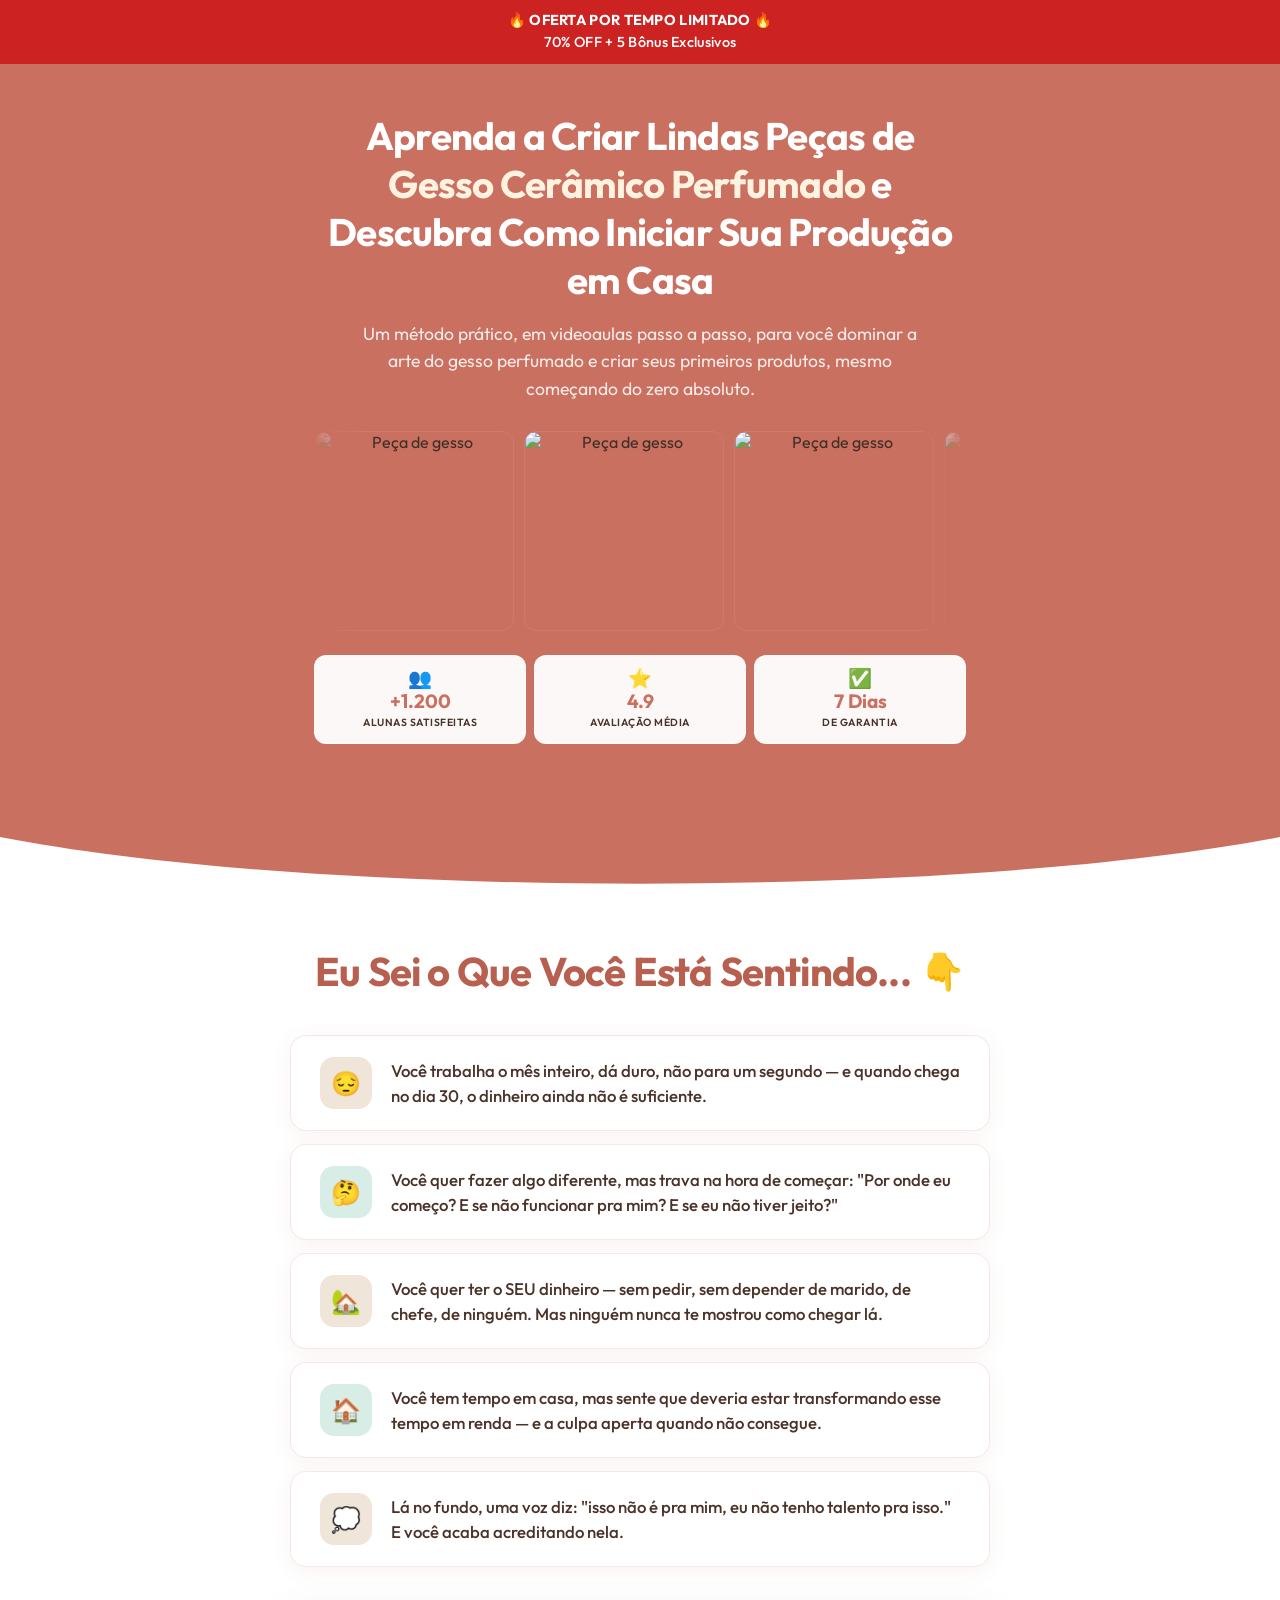
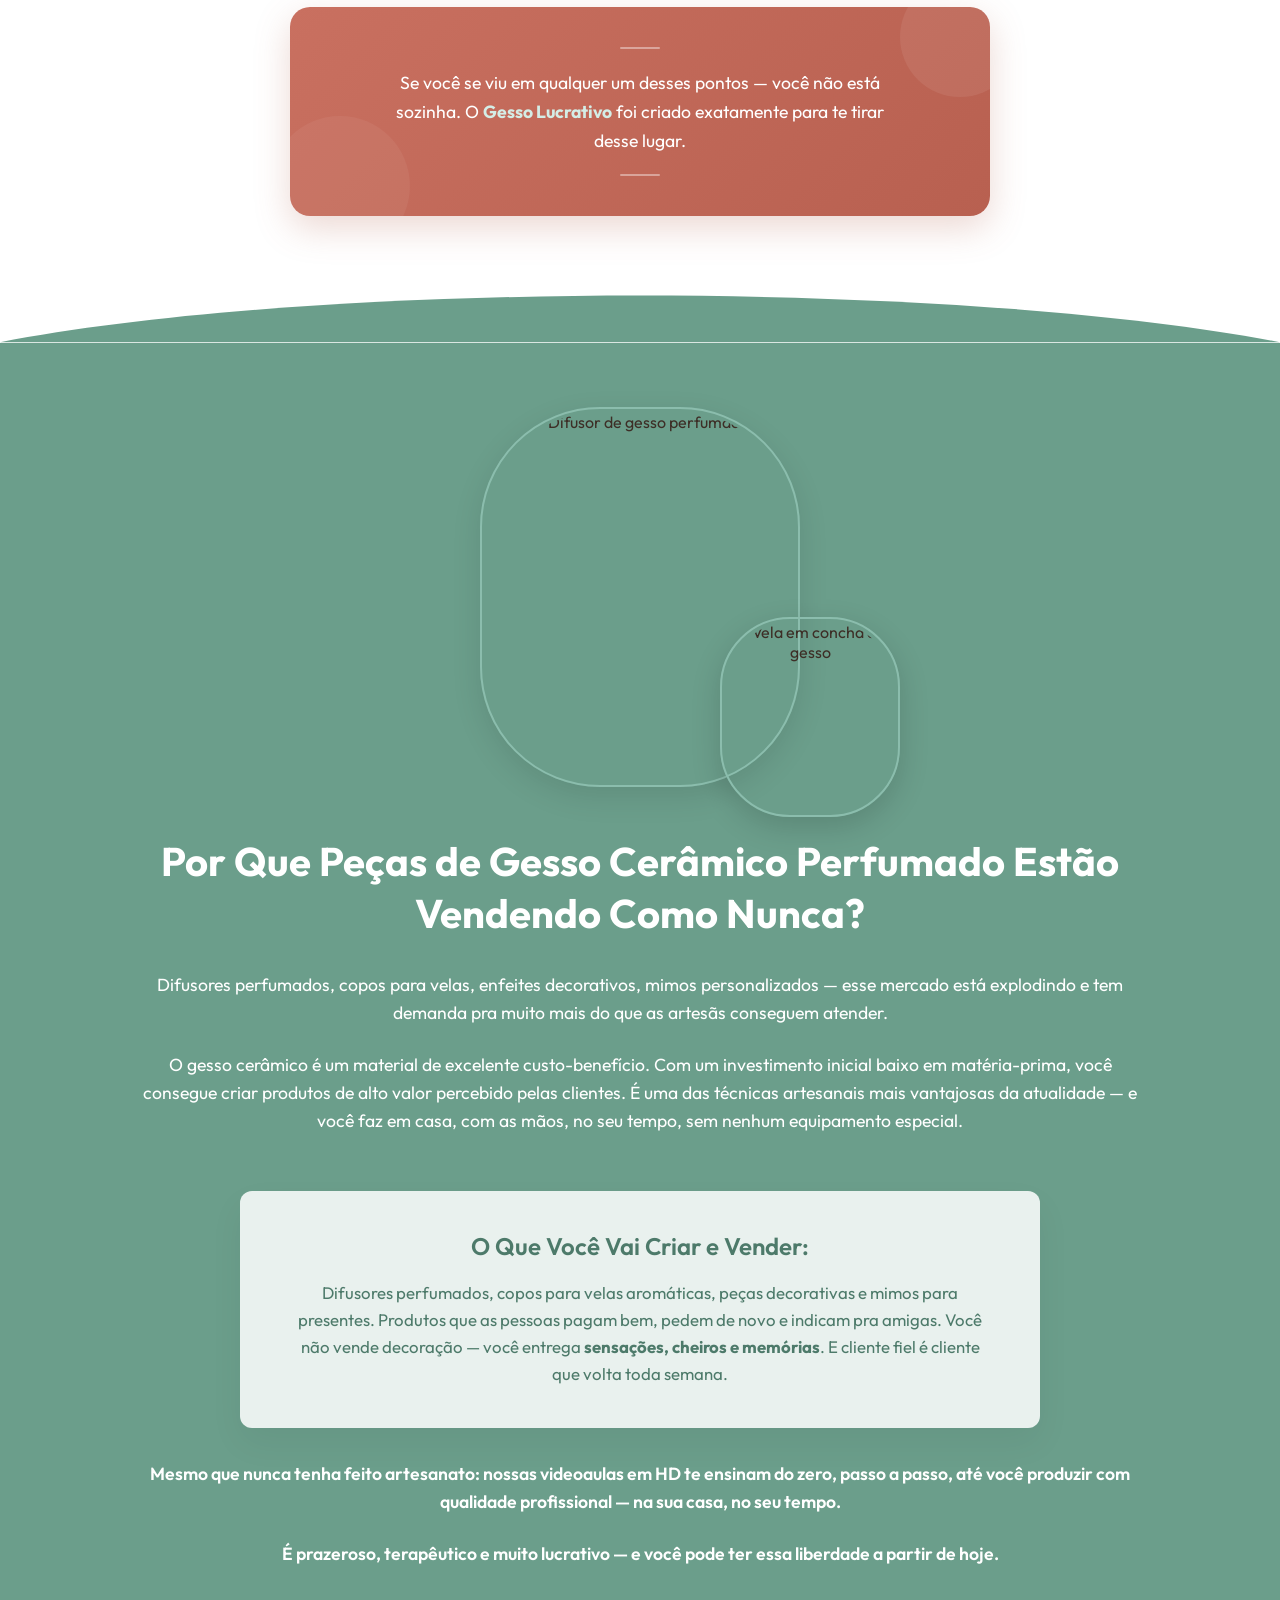
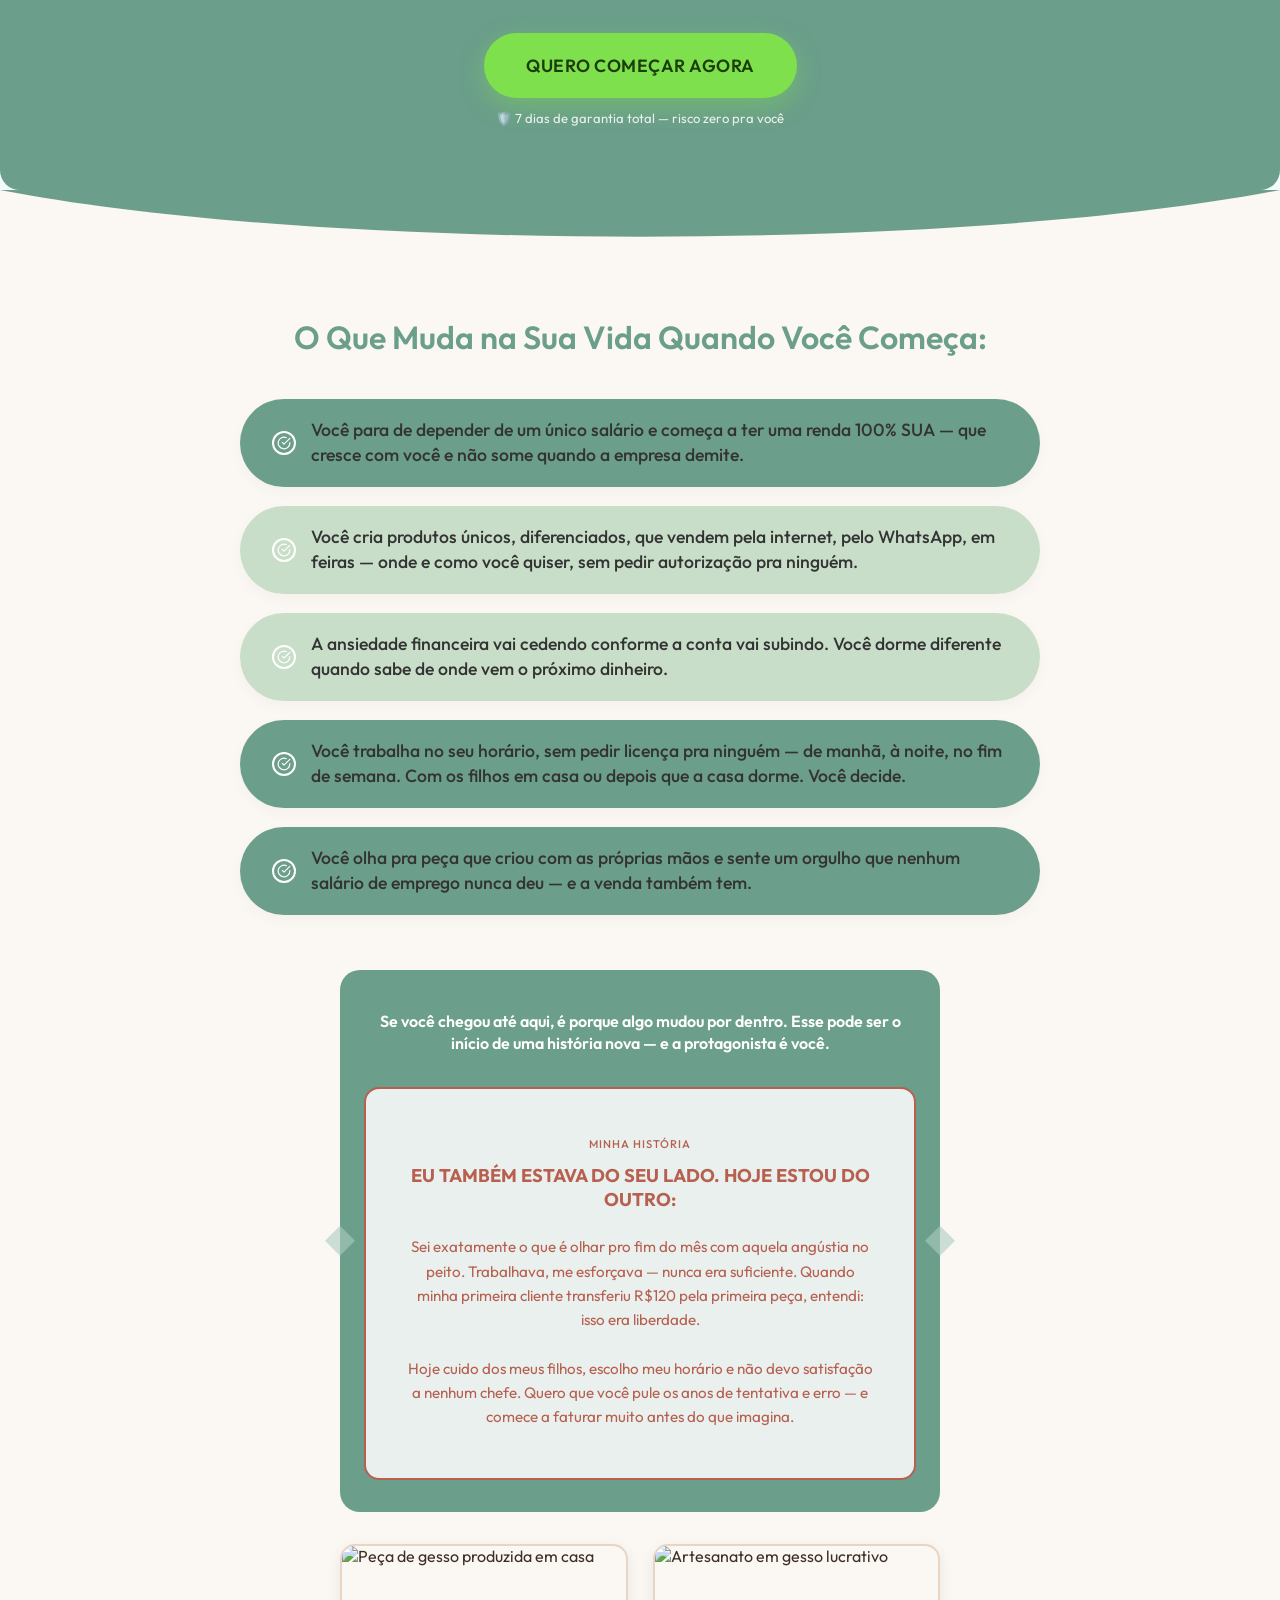
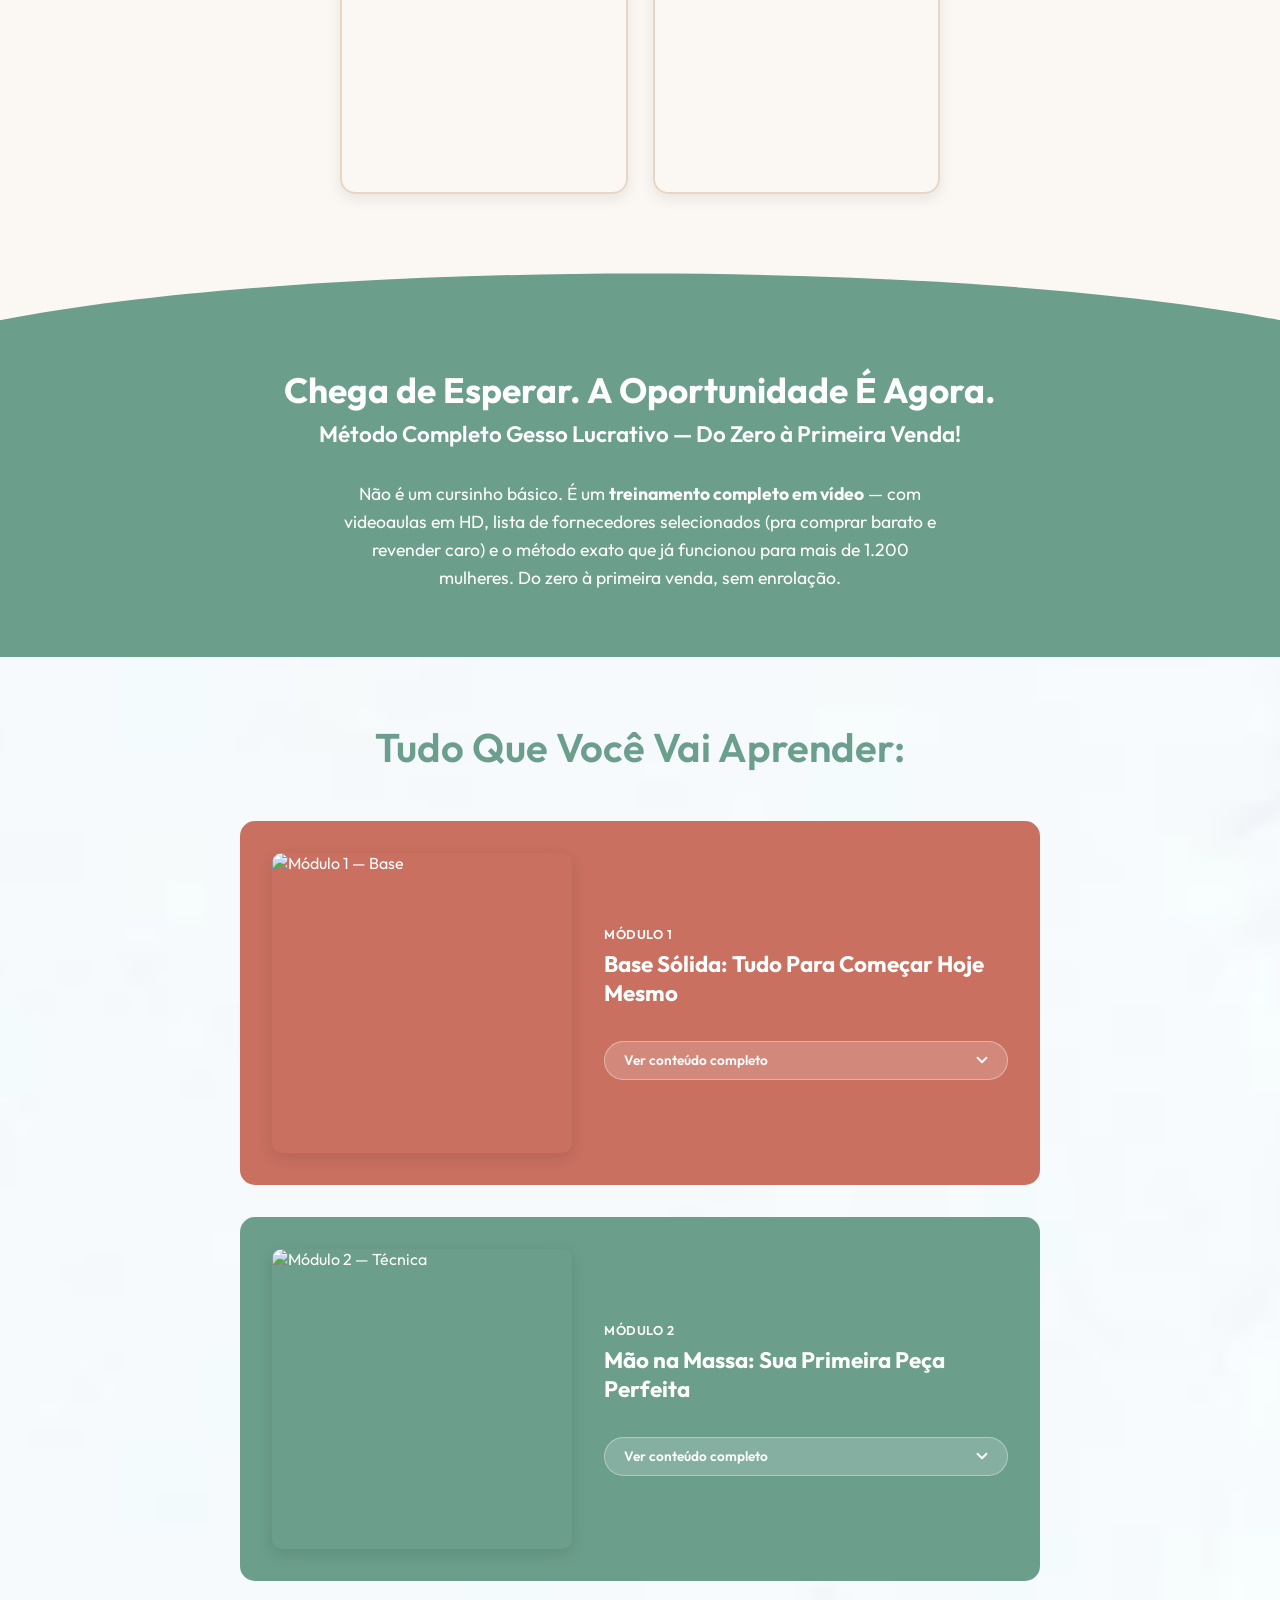
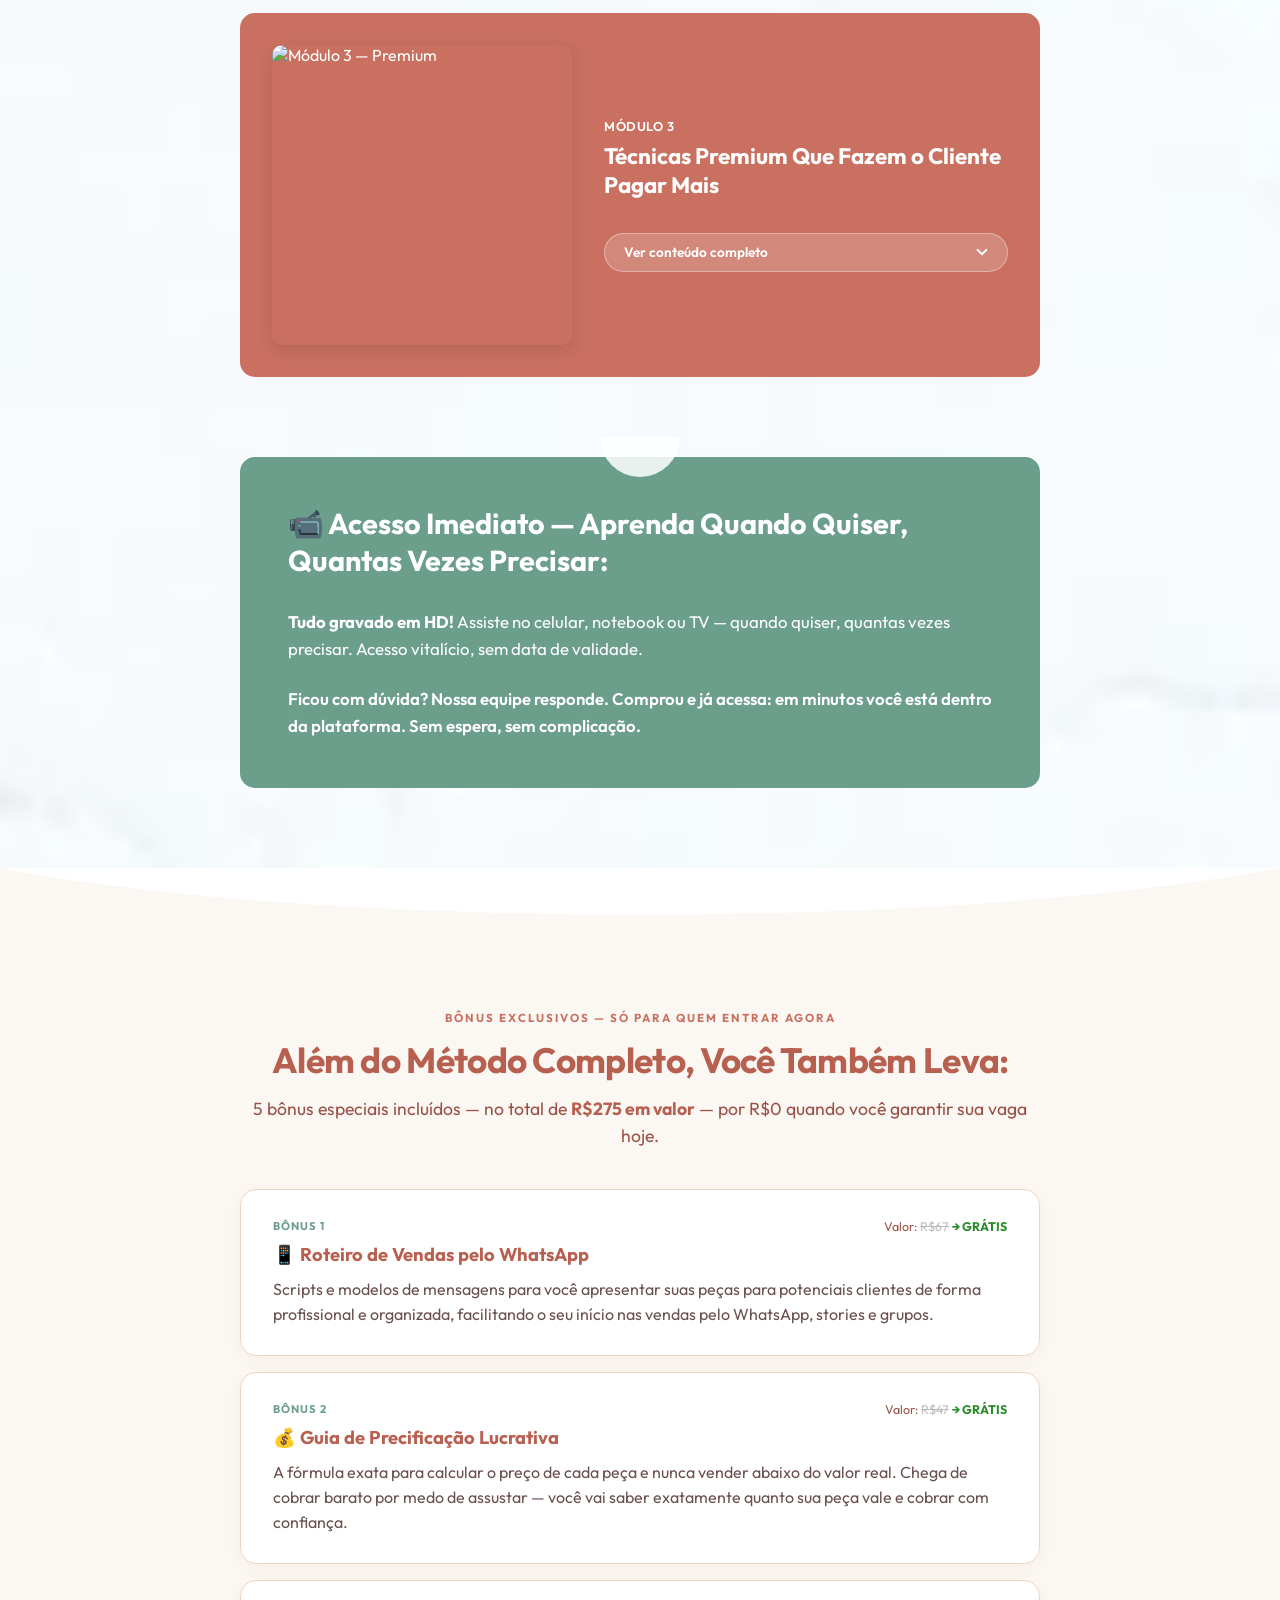
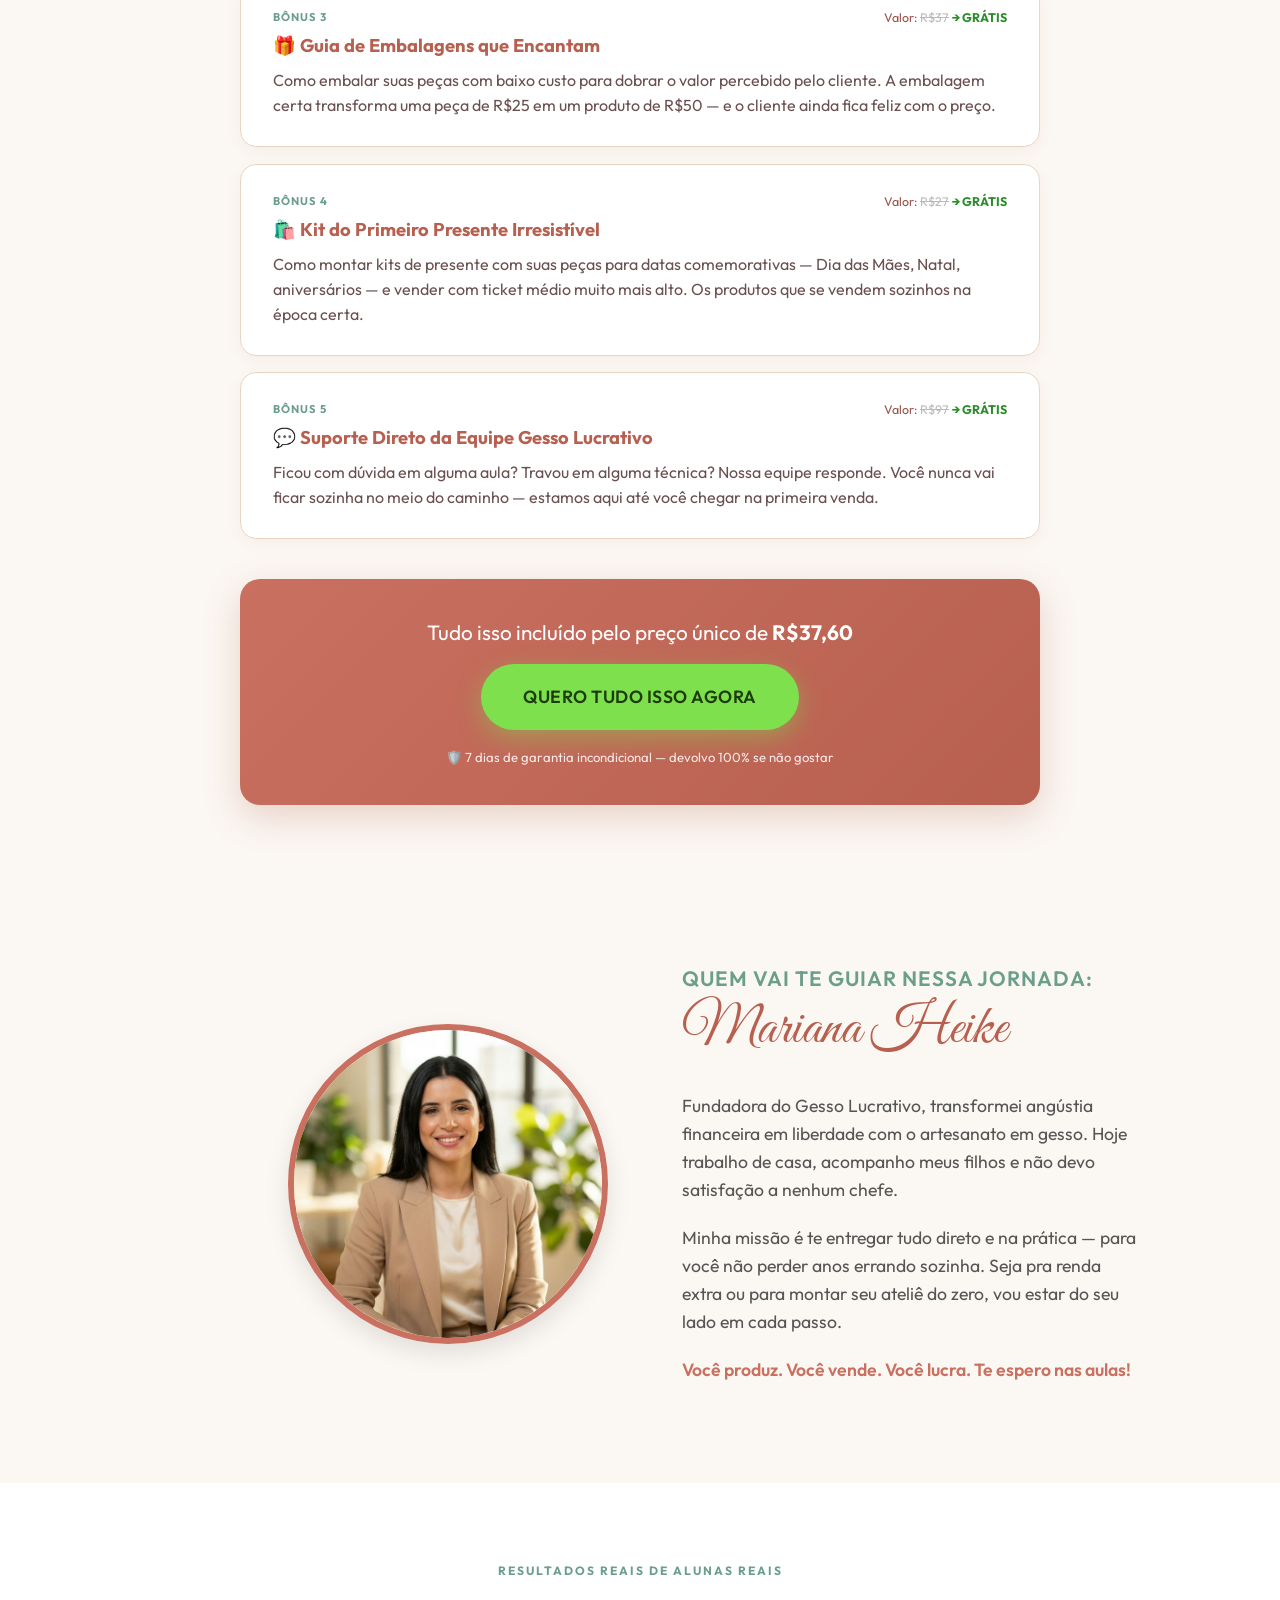
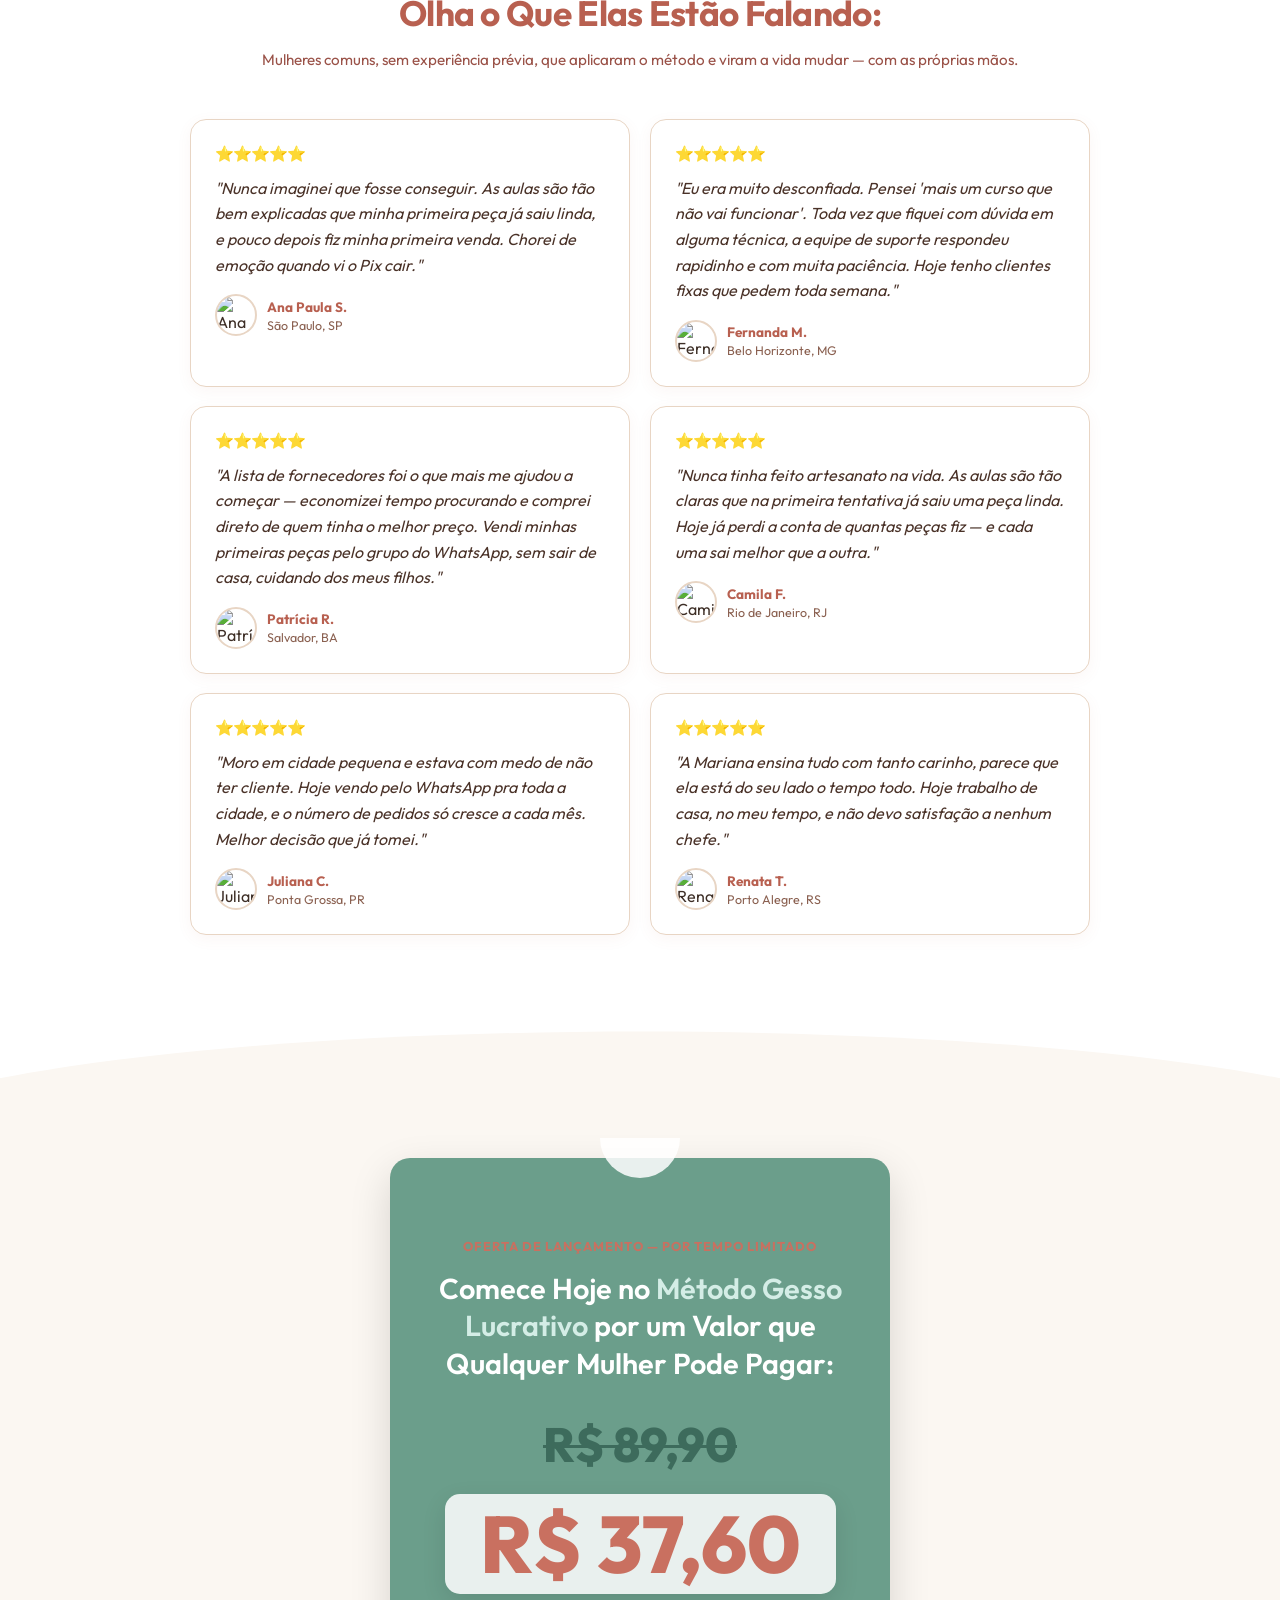
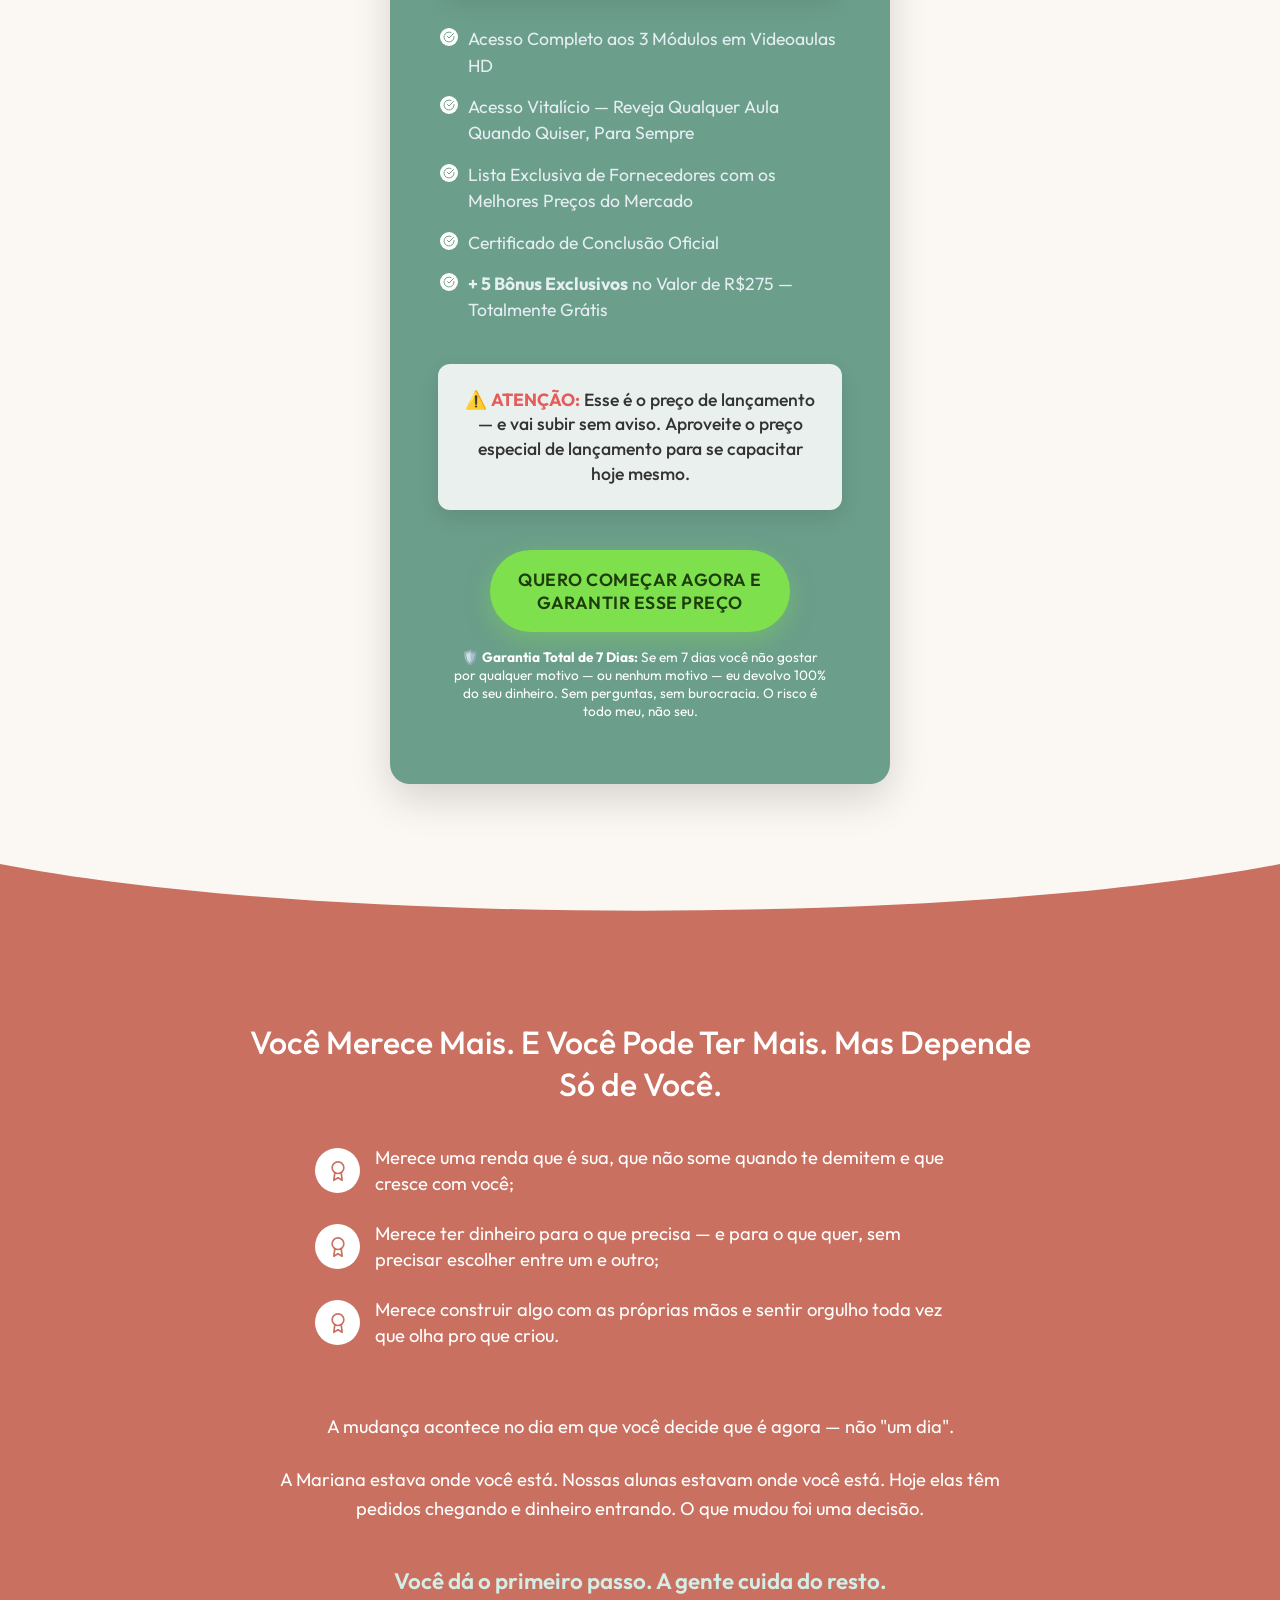
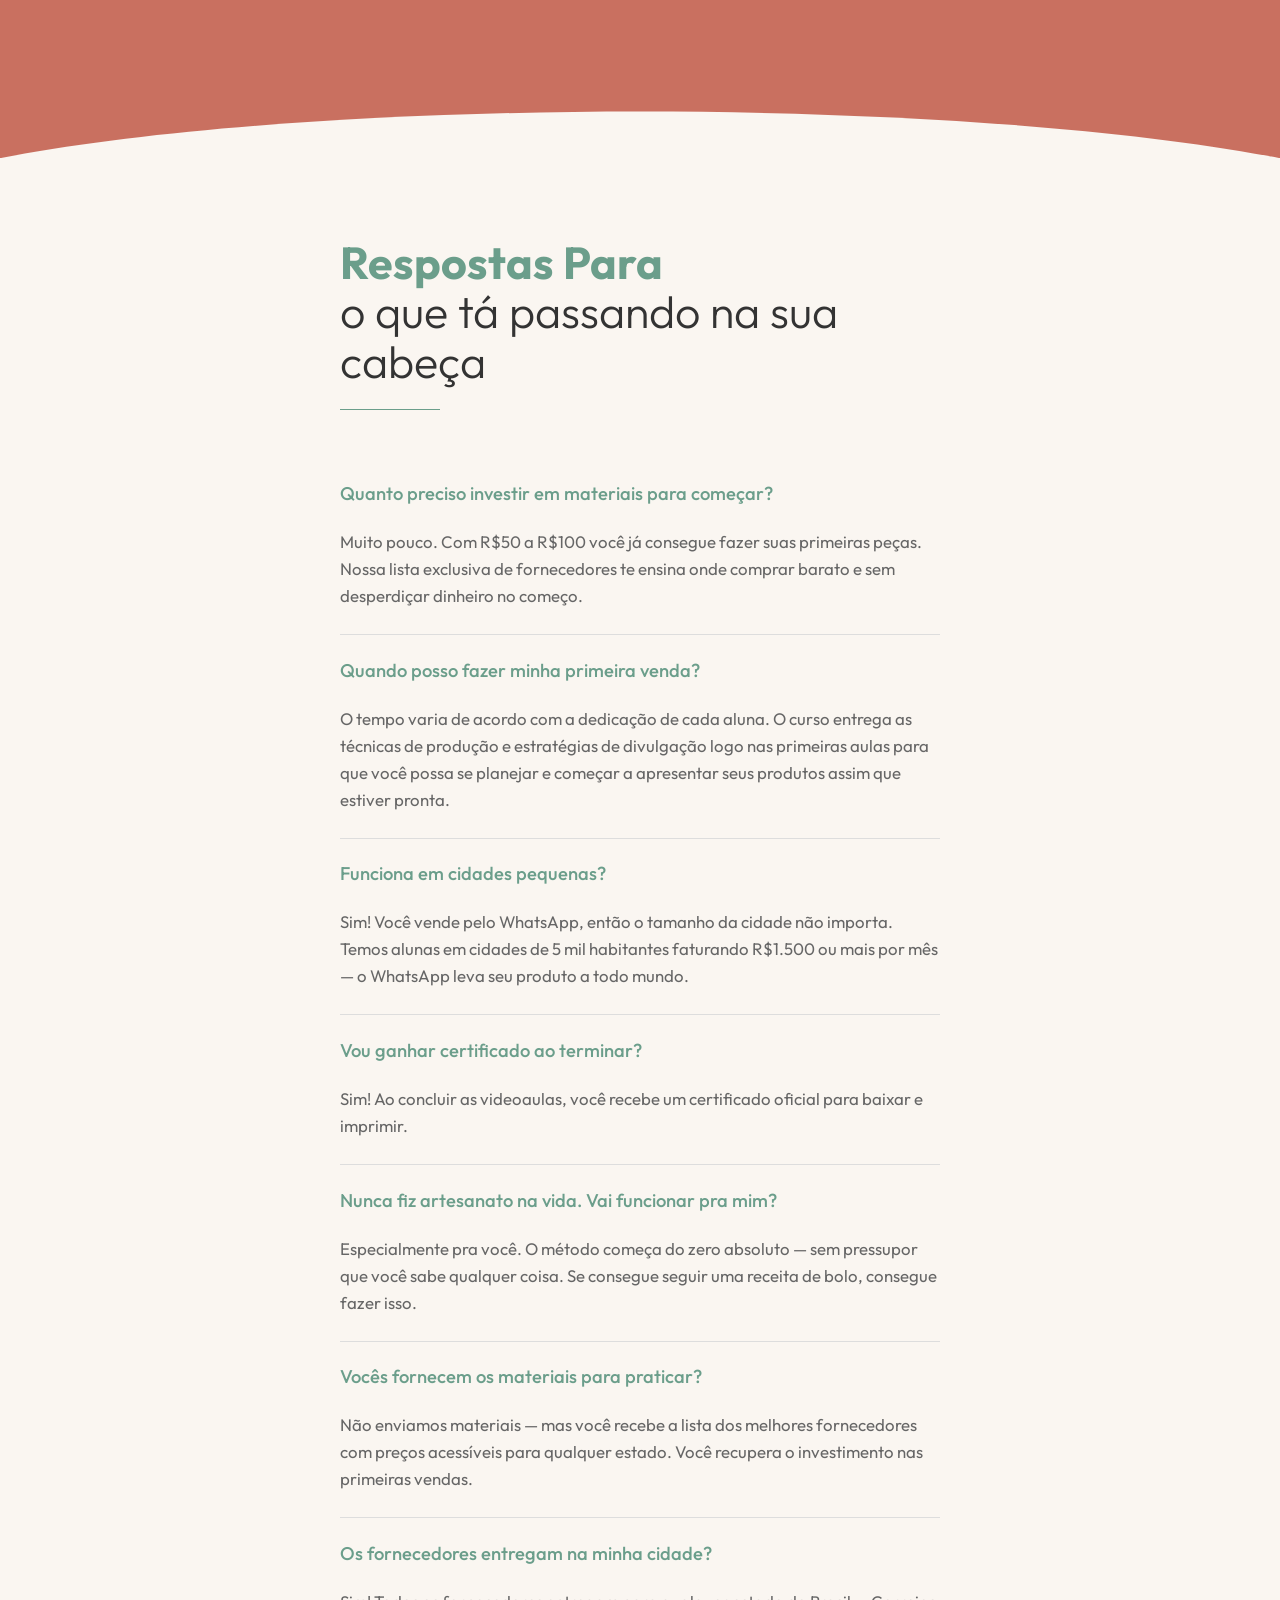
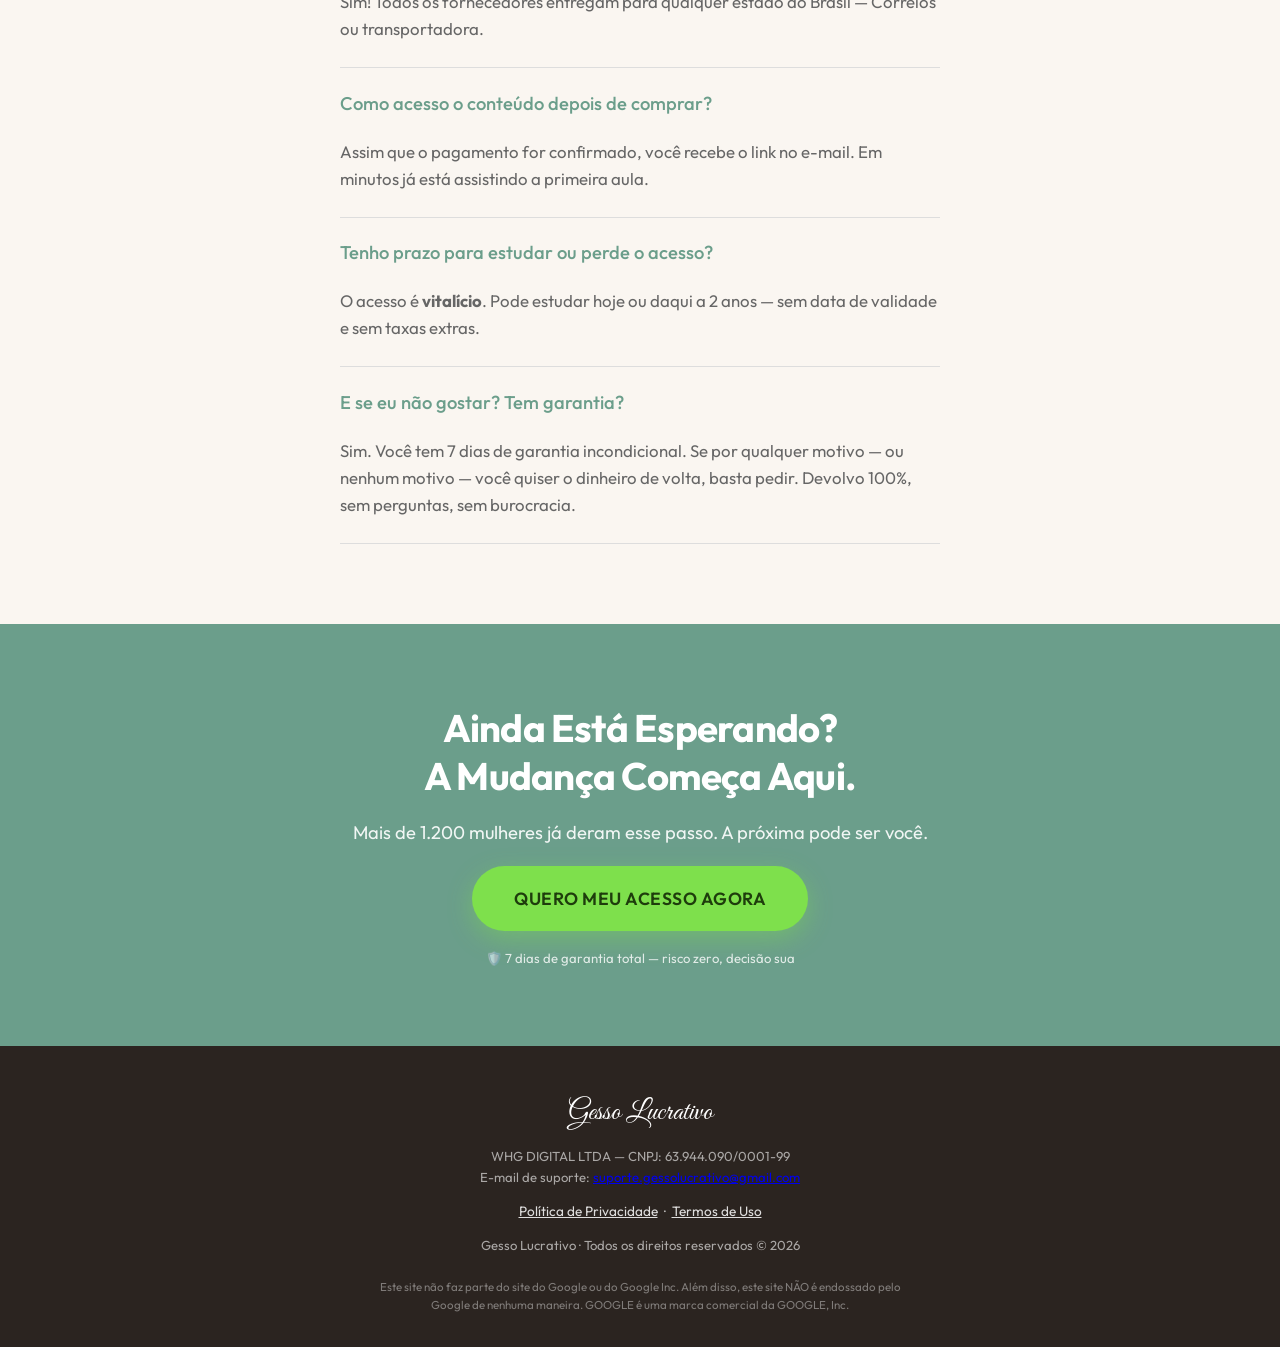
==== commit f0f4da7f: "Update fmt.Println message from 'Hello' to 'Goodbye'" ====
--- a/index.html
+++ b/index.html
@@ -1,22 +1,15 @@
-
 <!DOCTYPE html>
 <html lang="pt-BR">
 
 <head>
     <meta charset="UTF-8">
     <meta name="viewport" content="width=device-width, initial-scale=1.0">
-    <title>Curso de Gesso Cerâmico Perfumado — Técnica Passo a Passo para Iniciantes | Gesso Lucrativo</title>
+    <title>Curso Gesso Lucrativo — Aprenda a Criar e Vender Peças de Gesso Cerâmico Passo a Passo</title>
     <meta name="description"
-        content="Aprenda a criar peças de gesso cerâmico perfumado de casa — do zero, no seu ritmo. Método completo em videoaulas HD. Sem experiência. Sem equipamentos caros.">
-
-    
-    <!-- Google Tag Manager -->
-    <script>(function(w,d,s,l,i){w[l]=w[l]||[];w[l].push({'gtm.start':
-    new Date().getTime(),event:'gtm.js'});var f=d.getElementsByTagName(s)[0],
-    j=d.createElement(s),dl=l!='dataLayer'?'&l='+l:'';j.async=true;j.src=
-    'https://www.googletagmanager.com/gtm.js?id='+i+dl;f.parentNode.insertBefore(j,f);
-    })(window,document,'script','dataLayer','GTM-K7PRCWSN');</script>
-    <!-- End Google Tag Manager -->
+        content="Aprenda a criar peças de gesso cerâmico perfumado e vender pelo WhatsApp — do zero, em casa. Método passo a passo em vídeo. Sem experiência. Sem equipamentos caros.">
+
+    <link rel="preload" href="styles.css" as="style" onload="this.onload=null;this.rel='stylesheet'">
+    <noscript><link rel="stylesheet" href="styles.css"></noscript>
 
     <!-- Google tag (gtag.js) -->
     <script async src="https://www.googletagmanager.com/gtag/js?id=AW-17878229873"></script>
@@ -28,11 +21,16 @@
       gtag('config', 'AW-17878229873');
     </script>
 
-    <!-- Custom CSS (preload: não bloqueia renderização, aplica assim que carrega) -->
-    <link rel="preload" href="styles.css" as="style" onload="this.onload=null;this.rel='stylesheet'">
-    <noscript><link rel="stylesheet" href="styles.css"></noscript>
-
-    <!-- Google Fonts (preload: carrega em paralelo, sem bloquear) -->
+    <!-- Event snippet for VIZUALIZAÇÂO DE PAGINA conversion page -->
+    <script>
+      gtag('event', 'conversion', {
+          'send_to': 'AW-17878229873/5dEvCMPPxcwcEPHGgM1C',
+          'value': 1.0,
+          'currency': 'BRL'
+      });
+    </script>
+
+
     <link rel="preconnect" href="https://fonts.googleapis.com">
     <link rel="preconnect" href="https://fonts.gstatic.com" crossorigin>
     <link rel="preload" href="https://fonts.googleapis.com/css2?family=Outfit:wght@300;400;500;600;700&display=swap" as="style" onload="this.onload=null;this.rel='stylesheet'">
@@ -42,15 +40,15 @@
         <link href="https://fonts.googleapis.com/css2?family=Great+Vibes&display=swap" rel="stylesheet">
     </noscript>
 
+
     <script>
-      window.googlePixelId = "6a388835beec2deb6234e892";
+      window.googlePixelId = "6a4c1e05381ccf303dd4b5ba";
       var a = document.createElement("script");
       a.setAttribute("async", "");
       a.setAttribute("defer", "");
       a.setAttribute("src", "https://cdn.utmify.com.br/scripts/pixel/pixel-google.js");
       document.head.appendChild(a);
     </script>
-
 
     <script
       src="https://cdn.utmify.com.br/scripts/utms/latest.js"
@@ -60,81 +58,99 @@
       defer
     ></script>
 
-        <!-- Privacy-friendly analytics by Plausible -->
-    <script async src="https://plausible.io/js/pa-XV5GwQXqnxw0n5Lh-j1K0.js"></script>
+    <!-- Privacy-friendly analytics by Plausible -->
+    <script async src="https://plausible.io/js/pa-EmL6nwF2u0BfGCeo75Et-.js"></script>
     <script>
       window.plausible=window.plausible||function(){(plausible.q=plausible.q||[]).push(arguments)},plausible.init=plausible.init||function(i){plausible.o=i||{}};
       plausible.init()
     </script>
 
 
-
 </head>
 
 <body>
 
-    <!-- Google Tag Manager (noscript) -->
-    <noscript><iframe src="https://www.googletagmanager.com/ns.html?id=GTM-K7PRCWSN"
-    height="0" width="0" style="display:none;visibility:hidden"></iframe></noscript>
-    <!-- End Google Tag Manager (noscript) -->
-
-    <section class="hero-section">
-        <!-- Decoration background flowers -->
-        <img class="flower-decor flower-left" src="images/flor.webp" alt="Flower Decoration">
-        <img class="flower-decor flower-right" src="images/flor.webp" alt="Flower Decoration">
-
-        <!-- Decoration background objects can be added here -->
-        <div class="bg-decor-1"></div>
-        <div class="bg-decor-2"></div>
-
+    <!-- ═══════════════════════════════════════════
+         BARRA DE ANÚNCIO
+    ═══════════════════════════════════════════ -->
+    <div class="announcement-bar">
+        🔥 <strong>OFERTA POR TEMPO LIMITADO</strong> 🔥<br>
+        70% OFF + 5 Bônus Exclusivos
+    </div>
+
+    <!-- ═══════════════════════════════════════════
+         SEÇÃO 1: HERO (DARK)
+    ═══════════════════════════════════════════ -->
+    <section class="hero-section hero-dark">
         <div class="hero-container">
-            <!-- Images Group -->
-            <div class="hero-images-wrapper">
-
-                <div class="main-image-shape">
-                    <img src="images/plaster_craft_towel.png" alt="Peças de Gesso em toalha">
-                </div>
-
-                <div class="overlap-image-top-right">
-                    <img src="images/plaster_flower_plate.png" alt="Gesso forma de flor">
-                </div>
-
-                <div class="overlap-image-bottom-left">
-                    <img src="images/plaster_oil_drops.png" alt="Essência de flor no gesso">
-                </div>
-            </div>
-
-            <!-- Logo Section -->
-            <div class="logo-area">
-                <div class="sparkles">
-                    <div class="sparkle s1">✦</div>
-                    <div class="sparkle s2">✦</div>
-                    <div class="sparkle s3">✦</div>
-                </div>
-                <h2 class="brand-name">Gesso Lucrativo</h2>
-            </div>
-
-            <!-- Content Section -->
-            <div class="hero-content">
-                <h1 class="headline">Aprenda a Criar e Vender Gesso Cerâmico Perfumado de Casa — Do Zero ao Produto Finalizado, Sem Nenhuma Experiência</h1>
-                <p class="subheadline">Videoaulas passo a passo que ensinam a técnica completa — do zero até criar peças com qualidade, <strong>mesmo que você nunca tenha feito artesanato na vida</strong>.</p>
-
-            </div>
-
-        </div>
-    </section>
-
-    <!-- Wave: hero → pain (white) -->
-    <div class="wsep wsep-bg-body">
+
+            <h1 class="headline-dark">
+                Aprenda a Criar Lindas Peças de <span class="headline-highlight">Gesso Cerâmico Perfumado</span> e Descubra Como Iniciar Sua Produção em Casa
+            </h1>
+
+            <p class="subheadline-dark">
+                Um método prático, em videoaulas passo a passo, para você dominar a arte do gesso perfumado e criar seus primeiros produtos, mesmo começando do zero absoluto.
+            </p>
+
+            <!-- Carrossel de fotos dos produtos -->
+            <div class="hero-carousel">
+                <div class="hero-carousel-track">
+                    <div class="hero-carousel-item"><img src="images/gesso7.jpg" alt="Peça de gesso"></div>
+                    <div class="hero-carousel-item"><img src="images/gesso9.jpg" alt="Peça de gesso"></div>
+                    <div class="hero-carousel-item"><img src="images/gesso6.jpg" alt="Peça de gesso"></div>
+                    <div class="hero-carousel-item"><img src="images/gesso2.jpg" alt="Peça de gesso"></div>
+                    <div class="hero-carousel-item"><img src="images/gesso8.jpg" alt="Peça de gesso"></div>
+                    <div class="hero-carousel-item"><img src="images/gesso1.jpg" alt="Peça de gesso"></div>
+                    <div class="hero-carousel-item"><img src="images/gesso4.jpg" alt="Peça de gesso"></div>
+                    <div class="hero-carousel-item"><img src="images/gesso5.jpg" alt="Peça de gesso"></div>
+                    <div class="hero-carousel-item"><img src="images/gesso3.jpg" alt="Peça de gesso"></div>
+                    <!-- duplicado para loop contínuo -->
+                    <div class="hero-carousel-item"><img src="images/gesso7.jpg" alt="Peça de gesso"></div>
+                    <div class="hero-carousel-item"><img src="images/gesso9.jpg" alt="Peça de gesso"></div>
+                    <div class="hero-carousel-item"><img src="images/gesso6.jpg" alt="Peça de gesso"></div>
+                    <div class="hero-carousel-item"><img src="images/gesso2.jpg" alt="Peça de gesso"></div>
+                    <div class="hero-carousel-item"><img src="images/gesso8.jpg" alt="Peça de gesso"></div>
+                    <div class="hero-carousel-item"><img src="images/gesso1.jpg" alt="Peça de gesso"></div>
+                    <div class="hero-carousel-item"><img src="images/gesso4.jpg" alt="Peça de gesso"></div>
+                    <div class="hero-carousel-item"><img src="images/gesso5.jpg" alt="Peça de gesso"></div>
+                    <div class="hero-carousel-item"><img src="images/gesso3.jpg" alt="Peça de gesso"></div>
+                </div>
+            </div>
+
+            <!-- 3 cards de estatísticas -->
+            <div class="hero-stats">
+                <div class="stat-card">
+                    <span class="stat-icon">👥</span>
+                    <span class="stat-number">+1.200</span>
+                    <span class="stat-label">ALUNAS SATISFEITAS</span>
+                </div>
+                <div class="stat-card">
+                    <span class="stat-icon">⭐</span>
+                    <span class="stat-number">4.9</span>
+                    <span class="stat-label">AVALIAÇÃO MÉDIA</span>
+                </div>
+                <div class="stat-card">
+                    <span class="stat-icon">✅</span>
+                    <span class="stat-number">7 Dias</span>
+                    <span class="stat-label">DE GARANTIA</span>
+                </div>
+            </div>
+
+        </div>
+    </section>
+
+    <!-- Wave hero → dor -->
+    <div class="wsep wsep-bg-dark">
         <svg viewBox="0 0 1440 70" preserveAspectRatio="none" xmlns="http://www.w3.org/2000/svg">
             <path fill="#ffffff" d="M0,0 C360,70 1080,70 1440,0 L1440,70 L0,70 Z"/>
         </svg>
     </div>
 
-    <!-- Section: Pain Points / Identification -->
+    <!-- ═══════════════════════════════════════════
+         SEÇÃO 2: IDENTIFICAÇÃO / DOR
+    ═══════════════════════════════════════════ -->
     <section class="pain-section">
         <div class="pain-container">
-
             <div class="pain-header">
                 <h2 class="pain-title">Eu Sei o Que Você Está Sentindo...</h2>
                 <span class="pain-hand">👇</span>
@@ -142,33 +158,23 @@
 
             <div class="pain-list">
                 <div class="pain-card">
-                    <div class="pain-icon-wrap pain-icon-rose">
-                        <span>😔</span>
-                    </div>
+                    <div class="pain-icon-wrap pain-icon-rose"><span>😔</span></div>
                     <p>Você trabalha o mês inteiro, dá duro, não para um segundo — e quando chega no dia 30, o dinheiro ainda não é suficiente.</p>
                 </div>
                 <div class="pain-card">
-                    <div class="pain-icon-wrap pain-icon-blue">
-                        <span>🤔</span>
-                    </div>
+                    <div class="pain-icon-wrap pain-icon-blue"><span>🤔</span></div>
                     <p>Você quer fazer algo diferente, mas trava na hora de começar: "Por onde eu começo? E se não funcionar pra mim? E se eu não tiver jeito?"</p>
                 </div>
                 <div class="pain-card">
-                    <div class="pain-icon-wrap pain-icon-rose">
-                        <span>🏡</span>
-                    </div>
+                    <div class="pain-icon-wrap pain-icon-rose"><span>🏡</span></div>
                     <p>Você quer ter o SEU dinheiro — sem pedir, sem depender de marido, de chefe, de ninguém. Mas ninguém nunca te mostrou como chegar lá.</p>
                 </div>
                 <div class="pain-card">
-                    <div class="pain-icon-wrap pain-icon-blue">
-                        <span>🏠</span>
-                    </div>
+                    <div class="pain-icon-wrap pain-icon-blue"><span>🏠</span></div>
                     <p>Você tem tempo em casa, mas sente que deveria estar transformando esse tempo em renda — e a culpa aperta quando não consegue.</p>
                 </div>
                 <div class="pain-card">
-                    <div class="pain-icon-wrap pain-icon-rose">
-                        <span>💭</span>
-                    </div>
+                    <div class="pain-icon-wrap pain-icon-rose"><span>💭</span></div>
                     <p>Lá no fundo, uma voz diz: "isso não é pra mim, eu não tenho talento pra isso." E você acaba acreditando nela.</p>
                 </div>
             </div>
@@ -178,117 +184,106 @@
                 <p>Se você se viu em qualquer um desses pontos — você não está sozinha. O <strong>Gesso Lucrativo</strong> foi criado exatamente para te tirar desse lugar.</p>
                 <div class="pain-closing-line"></div>
             </div>
-
-        </div>
-    </section>
-
-    <!-- Wave: pain (white) → info (blue) -->
+        </div>
+    </section>
+
+    <!-- Wave dor → info (azul) -->
     <div class="wsep wsep-bg-white">
         <svg viewBox="0 0 1440 70" preserveAspectRatio="none" xmlns="http://www.w3.org/2000/svg">
-            <path fill="#97B5C6" d="M0,70 C360,0 1080,0 1440,70 L1440,70 L0,70 Z"/>
+            <path fill="#6B9E8B" d="M0,70 C360,0 1080,0 1440,70 L1440,70 L0,70 Z"/>
         </svg>
     </div>
 
-    <!-- Section 2: Info Section -->
+    <!-- ═══════════════════════════════════════════
+         SEÇÃO 4: POR QUE GESSO VENDE TANTO
+    ═══════════════════════════════════════════ -->
     <section class="info-section">
         <div class="info-container">
-            <!-- Images Group for Section 2 -->
             <div class="info-images-wrapper">
                 <div class="info-main-image">
-                    <img src="images/plaster_flower_diffuser.png" alt="Difusor flor de gesso">
+                    <img src="images/gesso4.jpg" alt="Difusor de gesso perfumado">
                 </div>
                 <div class="info-overlap-image">
-                    <img src="images/plaster_shell_candle.png" alt="Vela em concha de gesso">
-                </div>
-            </div>
-
-            <!-- Content Area -->
-            <h2 class="info-title">Por Que Peças de Gesso Cerâmico Estão Vendendo Como Nunca?</h2>
-
-            <p class="info-text">Difusores perfumados, copos para velas, enfeites decorativos, mimos personalizados — o mercado de artesanato decorativo cresce a cada ano e tem espaço para quem aprende a fazer produtos de qualidade.</p>
-
-            <p class="info-text">E sabe o que é melhor? Peças produzidas com poucos materiais acessíveis têm alto valor percebido — e você as faz em casa, com as mãos, no seu tempo, sem precisar de nenhum equipamento especial.</p>
+                    <img src="images/gesso5.jpg" alt="Vela em concha de gesso">
+                </div>
+            </div>
+
+            <h2 class="info-title">Por Que Peças de Gesso Cerâmico Perfumado Estão Vendendo Como Nunca?</h2>
+
+            <p class="info-text">Difusores perfumados, copos para velas, enfeites decorativos, mimos personalizados — esse mercado está explodindo e tem demanda pra muito mais do que as artesãs conseguem atender.</p>
+
+            <p class="info-text">O gesso cerâmico é um material de excelente custo-benefício. Com um investimento inicial baixo em matéria-prima, você consegue criar produtos de alto valor percebido pelas clientes. É uma das técnicas artesanais mais vantajosas da atualidade — e você faz em casa, com as mãos, no seu tempo, sem nenhum equipamento especial.</p>
 
             <div class="info-card">
                 <h3 class="card-title">O Que Você Vai Criar e Vender:</h3>
-                <p class="card-text">Difusores, copos para velas, peças decorativas e mimos para presentes. Produtos que as pessoas valorizam, pedem de novo e indicam pra amigas. Você não vende decoração — você entrega <strong>sensações, cheiros e memórias</strong>.</p>
+                <p class="card-text">Difusores perfumados, copos para velas aromáticas, peças decorativas e mimos para presentes. Produtos que as pessoas pagam bem, pedem de novo e indicam pra amigas. Você não vende decoração — você entrega <strong>sensações, cheiros e memórias</strong>. E cliente fiel é cliente que volta toda semana.</p>
             </div>
 
             <p class="info-text bold-text">Mesmo que nunca tenha feito artesanato: nossas videoaulas em HD te ensinam do zero, passo a passo, até você produzir com qualidade profissional — na sua casa, no seu tempo.</p>
 
-            <p class="info-text bold-text">É prazeroso, terapêutico e com enorme potencial de renda extra — e você pode ter essa liberdade a partir de hoje.</p>
-
-        </div>
-    </section>
-
-    <!-- Wave: info (blue) → opportunities (rose) -->
+            <p class="info-text bold-text">É prazeroso, terapêutico e muito lucrativo — e você pode ter essa liberdade a partir de hoje.</p>
+
+            <div class="mid-cta-wrapper">
+                <a href="#payment" class="cta-button">QUERO COMEÇAR AGORA</a>
+                <p class="mid-cta-guarantee">🛡️ 7 dias de garantia total — risco zero pra você</p>
+            </div>
+        </div>
+    </section>
+
+    <!-- Wave info → oportunidades -->
     <div class="wsep wsep-bg-blue">
         <svg viewBox="0 0 1440 70" preserveAspectRatio="none" xmlns="http://www.w3.org/2000/svg">
-            <path fill="#fdf8f8" d="M0,0 C360,70 1080,70 1440,0 L1440,70 L0,70 Z"/>
+            <path fill="#FBF7F2" d="M0,0 C360,70 1080,70 1440,0 L1440,70 L0,70 Z"/>
         </svg>
     </div>
 
-    <!-- Section 3: Oportunidades & História -->
+    <!-- ═══════════════════════════════════════════
+         SEÇÃO 5: O QUE MUDA NA SUA VIDA
+    ═══════════════════════════════════════════ -->
     <section class="opportunities-section">
         <div class="opp-container">
-
-            <h2 class="opp-title">O Que Muda na Sua Vida Quando Você Começa:
-            </h2>
+            <h2 class="opp-title">O Que Muda na Sua Vida Quando Você Começa:</h2>
 
             <div class="opp-list">
-                <!-- Item 1 (Blue) -->
                 <div class="opp-item opp-blue">
                     <span class="opp-icon">
-                        <svg viewBox="0 0 24 24" fill="none" stroke="currentColor" stroke-width="2"
-                            stroke-linecap="round" stroke-linejoin="round">
+                        <svg viewBox="0 0 24 24" fill="none" stroke="currentColor" stroke-width="2" stroke-linecap="round" stroke-linejoin="round">
                             <path d="M22 11.08V12a10 10 0 1 1-5.93-9.14"></path>
                             <polyline points="22 4 12 14.01 9 11.01"></polyline>
                         </svg>
                     </span>
-                    <p class="opp-text">Você desenvolve uma habilidade que abre a porta para uma fonte de renda própria — que depende de você, não de um chefe ou de uma empresa.</p>
-                </div>
-
-                <!-- Item 2 (Pink) -->
+                    <p class="opp-text">Você para de depender de um único salário e começa a ter uma renda 100% SUA — que cresce com você e não some quando a empresa demite.</p>
+                </div>
                 <div class="opp-item opp-pink">
                     <span class="opp-icon">
-                        <svg viewBox="0 0 24 24" fill="none" stroke="currentColor" stroke-width="2"
-                            stroke-linecap="round" stroke-linejoin="round">
+                        <svg viewBox="0 0 24 24" fill="none" stroke="currentColor" stroke-width="2" stroke-linecap="round" stroke-linejoin="round">
                             <path d="M22 11.08V12a10 10 0 1 1-5.93-9.14"></path>
                             <polyline points="22 4 12 14.01 9 11.01"></polyline>
                         </svg>
                     </span>
                     <p class="opp-text">Você cria produtos únicos, diferenciados, que vendem pela internet, pelo WhatsApp, em feiras — onde e como você quiser, sem pedir autorização pra ninguém.</p>
                 </div>
-
-                <!-- Item 3 (Pink) -->
                 <div class="opp-item opp-pink">
                     <span class="opp-icon">
-                        <svg viewBox="0 0 24 24" fill="none" stroke="currentColor" stroke-width="2"
-                            stroke-linecap="round" stroke-linejoin="round">
+                        <svg viewBox="0 0 24 24" fill="none" stroke="currentColor" stroke-width="2" stroke-linecap="round" stroke-linejoin="round">
                             <path d="M22 11.08V12a10 10 0 1 1-5.93-9.14"></path>
                             <polyline points="22 4 12 14.01 9 11.01"></polyline>
                         </svg>
                     </span>
-                    <p class="opp-text">Você ganha autonomia e confiança para construir algo seu — e há algo muito diferente em saber que tem uma habilidade concreta para oferecer ao mundo.</p>
-                </div>
-
-                <!-- Item 4 (Blue) -->
+                    <p class="opp-text">A ansiedade financeira vai cedendo conforme a conta vai subindo. Você dorme diferente quando sabe de onde vem o próximo dinheiro.</p>
+                </div>
                 <div class="opp-item opp-blue">
                     <span class="opp-icon">
-                        <svg viewBox="0 0 24 24" fill="none" stroke="currentColor" stroke-width="2"
-                            stroke-linecap="round" stroke-linejoin="round">
+                        <svg viewBox="0 0 24 24" fill="none" stroke="currentColor" stroke-width="2" stroke-linecap="round" stroke-linejoin="round">
                             <path d="M22 11.08V12a10 10 0 1 1-5.93-9.14"></path>
                             <polyline points="22 4 12 14.01 9 11.01"></polyline>
                         </svg>
                     </span>
                     <p class="opp-text">Você trabalha no seu horário, sem pedir licença pra ninguém — de manhã, à noite, no fim de semana. Com os filhos em casa ou depois que a casa dorme. Você decide.</p>
                 </div>
-
-                <!-- Item 5 (Blue) -->
                 <div class="opp-item opp-blue">
                     <span class="opp-icon">
-                        <svg viewBox="0 0 24 24" fill="none" stroke="currentColor" stroke-width="2"
-                            stroke-linecap="round" stroke-linejoin="round">
+                        <svg viewBox="0 0 24 24" fill="none" stroke="currentColor" stroke-width="2" stroke-linecap="round" stroke-linejoin="round">
                             <path d="M22 11.08V12a10 10 0 1 1-5.93-9.14"></path>
                             <polyline points="22 4 12 14.01 9 11.01"></polyline>
                         </svg>
@@ -297,69 +292,67 @@
                 </div>
             </div>
 
-            <!-- Story Card Overlay Area -->
+            <!-- História da Mariana -->
             <div class="story-wrapper">
                 <div class="story-blue-bg">
-                    <!-- Little arrows decoration (optional SVG or CSS) -->
                     <div class="story-bg-text">
                         <p>Se você chegou até aqui, é porque algo mudou por dentro. Esse pode ser o início de uma história nova — e a protagonista é você.</p>
                     </div>
-
                     <div class="story-white-card">
                         <p class="story-tinytitle">MINHA HISTÓRIA</p>
                         <h3 class="story-main-title">EU TAMBÉM ESTAVA DO SEU LADO. HOJE ESTOU DO OUTRO:</h3>
                         <p class="story-paragraph">
-                            Sei exatamente o que é olhar pro fim do mês com aquela angústia no peito. Trabalhava, me esforçava — nunca era suficiente. Quando minha primeira cliente pagou pela peça que criei com as próprias mãos, entendi que tinha encontrado algo real.
+                            Sei exatamente o que é olhar pro fim do mês com aquela angústia no peito. Trabalhava, me esforçava — nunca era suficiente. Quando minha primeira cliente transferiu R$120 pela primeira peça, entendi: isso era liberdade.
                         </p>
                         <p class="story-paragraph">
-                            Hoje cuido dos meus filhos, escolho meu horário e não devo satisfação a ninguém. Quero que você pule os anos de tentativa e erro — e comece a criar e vender com muito mais confiança.
+                            Hoje cuido dos meus filhos, escolho meu horário e não devo satisfação a nenhum chefe. Quero que você pule os anos de tentativa e erro — e comece a faturar muito antes do que imagina.
                         </p>
                     </div>
                 </div>
-
-                <!-- Bottom Images -->
                 <div class="story-bottom-images">
                     <div class="s-img-img">
-                        <img src="images/plaster_oil_tray.png" alt="Produção de gesso 1">
+                        <img src="images/gesso7.jpg" alt="Peça de gesso produzida em casa">
                     </div>
                     <div class="s-img-img">
-                        <img src="images/plaster_tassel_crafts.png" alt="Produção de gesso 2">
-                    </div>
-                </div>
-            </div>
-
-        </div>
-    </section>
-
-    <!-- Wave: opportunities (rose) → modules (blue) -->
+                        <img src="images/gesso8.jpg" alt="Artesanato em gesso lucrativo">
+                    </div>
+                </div>
+            </div>
+        </div>
+    </section>
+
+    <!-- Wave oportunidades → módulos -->
     <div class="wsep wsep-bg-rose">
         <svg viewBox="0 0 1440 70" preserveAspectRatio="none" xmlns="http://www.w3.org/2000/svg">
-            <path fill="#97B5C6" d="M0,70 C360,0 1080,0 1440,70 L1440,70 L0,70 Z"/>
+            <path fill="#6B9E8B" d="M0,70 C360,0 1080,0 1440,70 L1440,70 L0,70 Z"/>
         </svg>
     </div>
 
-    <!-- Section 4: Modules Section -->
+    <!-- ═══════════════════════════════════════════
+         SEÇÃO 6: MÓDULOS
+    ═══════════════════════════════════════════ -->
     <section class="modules-section">
-        <!-- Top intro -->
         <div class="mod-intro-wrapper">
             <h2 class="mod-intro-title">Chega de Esperar. A Oportunidade É Agora.</h2>
             <h3 class="mod-intro-subtitle">Método Completo Gesso Lucrativo — Do Zero à Primeira Venda!</h3>
-
-            <p class="mod-intro-text">Não é um cursinho básico. É um <strong>treinamento completo em vídeo</strong> — com videoaulas em HD, lista de fornecedores selecionados com ótimos preços e o método aplicado por alunas de todo o Brasil. Do zero à primeira peça finalizada, sem enrolação.</p>
+            <p class="mod-intro-text">Não é um cursinho básico. É um <strong>treinamento completo em vídeo</strong> — com videoaulas em HD, lista de fornecedores selecionados (pra comprar barato e revender caro) e o método exato que já funcionou para mais de 1.200 mulheres. Do zero à primeira venda, sem enrolação.</p>
         </div>
 
         <div class="modules-container">
             <h2 class="modules-main-title">Tudo Que Você Vai Aprender:</h2>
 
-            <!-- Module 1 (Pink) -->
             <div class="mod-card mod-pink">
                 <div class="mod-img">
-                    <img src="images/plaster_shell_candle.png" alt="Módulo 1">
+                    <img src="images/gesso5.jpg" alt="Módulo 1 — Base">
                 </div>
                 <div class="mod-text-content">
                     <p class="mod-number">MÓDULO 1</p>
                     <h4 class="mod-name">Base Sólida: Tudo Para Começar Hoje Mesmo</h4>
-                    <ul class="mod-list">
+                    <button class="mod-toggle" aria-expanded="false">
+                        <span class="mod-toggle-text">Ver conteúdo completo</span>
+                        <svg class="mod-toggle-icon" viewBox="0 0 24 24" fill="none" stroke="currentColor" stroke-width="2.5" stroke-linecap="round" stroke-linejoin="round"><polyline points="6 9 12 15 18 9"></polyline></svg>
+                    </button>
+                    <ul class="mod-list mod-list-collapsible">
                         <li>Como Montar Seu Cantinho de Trabalho Sem Gastar Quase Nada</li>
                         <li>Quais Moldes Comprar Primeiro (Sem Desperdiçar Dinheiro)</li>
                         <li>Cálculo de Matéria-Prima: Produza Sabendo Exatamente Seu Lucro</li>
@@ -369,15 +362,18 @@
                 </div>
             </div>
 
-            <!-- Module 2 (Blue) -->
             <div class="mod-card mod-blue">
                 <div class="mod-img">
-                    <img src="images/plaster_leaf_craft.png" alt="Módulo 2">
+                    <img src="images/gesso6.jpg" alt="Módulo 2 — Técnica">
                 </div>
                 <div class="mod-text-content">
                     <p class="mod-number">MÓDULO 2</p>
                     <h4 class="mod-name">Mão na Massa: Sua Primeira Peça Perfeita</h4>
-                    <ul class="mod-list">
+                    <button class="mod-toggle" aria-expanded="false">
+                        <span class="mod-toggle-text">Ver conteúdo completo</span>
+                        <svg class="mod-toggle-icon" viewBox="0 0 24 24" fill="none" stroke="currentColor" stroke-width="2.5" stroke-linecap="round" stroke-linejoin="round"><polyline points="6 9 12 15 18 9"></polyline></svg>
+                    </button>
+                    <ul class="mod-list mod-list-collapsible">
                         <li>O Ponto Certo: Como Preparar a Mistura Sem Errar</li>
                         <li>Aromatização: Quanto Usar Para a Fragrância Durar Muito Mais</li>
                         <li>Como Eliminar Bolhas (O Erro Que Arruína Quem Não Sabe)</li>
@@ -390,128 +386,235 @@
                 </div>
             </div>
 
-            <!-- Module 3 (Pink) -->
             <div class="mod-card mod-pink">
                 <div class="mod-img">
-                    <img src="images/plaster_oil_drops.png" alt="Módulo 3">
+                    <img src="images/gesso3.jpg" alt="Módulo 3 — Premium">
                 </div>
                 <div class="mod-text-content">
                     <p class="mod-number">MÓDULO 3</p>
                     <h4 class="mod-name">Técnicas Premium Que Fazem o Cliente Pagar Mais</h4>
-                    <ul class="mod-list">
+                    <button class="mod-toggle" aria-expanded="false">
+                        <span class="mod-toggle-text">Ver conteúdo completo</span>
+                        <svg class="mod-toggle-icon" viewBox="0 0 24 24" fill="none" stroke="currentColor" stroke-width="2.5" stroke-linecap="round" stroke-linejoin="round"><polyline points="6 9 12 15 18 9"></polyline></svg>
+                    </button>
+                    <ul class="mod-list mod-list-collapsible">
                         <li>Coloração na Massa: Peças Coloridas que Encantam e Vendem Mais</li>
                         <li>Pigmentação em Pó e Líquido: Resultados que Param o Coração</li>
-                        <li>Efeito Mármore com Mica: A Técnica que Eleva o Valor Percebido das Suas Peças</li>
+                        <li>Efeito Mármore com Mica: A Técnica que Dobra o Preço de Venda</li>
                         <li>Copos para Velas Aromáticas: Um dos Produtos que Mais Vende</li>
-                        <li>Laço Duplo Perfeito: O Acabamento que as Clientes Amam e Valorizam</li>
+                        <li>Laço Duplo Perfeito: O Acabamento que as Clientes Amam e Pagam Bem</li>
                         <li>Peças com Espelhos: Para Vender em Decoração Premium</li>
                         <li>Tags e Enfeites para Pendurar: Perfeitos para Presentes e Datas</li>
                         <li>Personalização com Miçangas: O Toque Final que Encanta e Fideliza</li>
                         <li>Flores Cerâmicas Aromatizadas: Um Hit nas Feiras e no WhatsApp</li>
                         <li>Difusores de Ambiente: Produto Campeão em Recompra</li>
                         <li>Tassels e Cordões Decorativos: Detalhes que Justificam o Preço</li>
-                        <li>Ímãs Criativos: Fáceis de Fazer, Versáteis e Muito Requisitados</li>
+                        <li>Ímãs Criativos: Baixo Custo, Alta Saída, Lucro Garantido</li>
                         <li>Flores Secas Estilo Botânico: A Tendência que Não Para de Vender</li>
                         <li>Texturas Diferentes: Como Criar Peças Únicas que Não Existem no Mercado</li>
                     </ul>
                 </div>
             </div>
 
-            <!-- Digital Format / Video Box -->
             <div class="digital-format-box">
-
                 <h3 class="digital-title">📹 Acesso Imediato — Aprenda Quando Quiser, Quantas Vezes Precisar:</h3>
-
                 <p class="digital-text"><strong>Tudo gravado em HD!</strong> Assiste no celular, notebook ou TV — quando quiser, quantas vezes precisar. Acesso vitalício, sem data de validade.</p>
-
                 <p class="digital-text">Ficou com dúvida? Nossa equipe responde. Comprou e já acessa: em minutos você está dentro da plataforma. Sem espera, sem complicação.</p>
-
-                <p class="digital-text">Veja como é a Área de Alunas por dentro:</p>
-            </div>
-
-        </div>
-    </section>
-
-    <!-- Wave: modules (white) → author (white, same — use blue accent) -->
+            </div>
+        </div>
+    </section>
+
+    <!-- Wave módulos → bônus -->
     <div class="wsep wsep-bg-white">
         <svg viewBox="0 0 1440 70" preserveAspectRatio="none" xmlns="http://www.w3.org/2000/svg">
-            <path fill="#fdf8f8" d="M0,0 C360,70 1080,70 1440,0 L1440,70 L0,70 Z"/>
+            <path fill="#FBF7F2" d="M0,0 C360,70 1080,70 1440,0 L1440,70 L0,70 Z"/>
         </svg>
     </div>
 
-    <!-- Section 5: Author Section -->
+    <!-- ═══════════════════════════════════════════
+         SEÇÃO 7: BÔNUS
+    ═══════════════════════════════════════════ -->
+    <section class="bonuses-section">
+        <div class="bonuses-container">
+            <p class="bonuses-eyebrow">BÔNUS EXCLUSIVOS — SÓ PARA QUEM ENTRAR AGORA</p>
+            <h2 class="bonuses-title">Além do Método Completo, Você Também Leva:</h2>
+            <p class="bonuses-subtitle">5 bônus especiais incluídos — no total de <strong>R$275 em valor</strong> — por R$0 quando você garantir sua vaga hoje.</p>
+
+            <div class="bonuses-list">
+                <div class="bonus-card">
+                    <div class="bonus-header">
+                        <span class="bonus-number">BÔNUS 1</span>
+                        <span class="bonus-value">Valor: <s>R$67</s> <strong>→ GRÁTIS</strong></span>
+                    </div>
+                    <h4 class="bonus-name">📱 Roteiro de Vendas pelo WhatsApp</h4>
+                    <p class="bonus-desc">Scripts e modelos de mensagens para você apresentar suas peças para potenciais clientes de forma profissional e organizada, facilitando o seu início nas vendas pelo WhatsApp, stories e grupos.</p>
+                </div>
+
+                <div class="bonus-card">
+                    <div class="bonus-header">
+                        <span class="bonus-number">BÔNUS 2</span>
+                        <span class="bonus-value">Valor: <s>R$47</s> <strong>→ GRÁTIS</strong></span>
+                    </div>
+                    <h4 class="bonus-name">💰 Guia de Precificação Lucrativa</h4>
+                    <p class="bonus-desc">A fórmula exata para calcular o preço de cada peça e nunca vender abaixo do valor real. Chega de cobrar barato por medo de assustar — você vai saber exatamente quanto sua peça vale e cobrar com confiança.</p>
+                </div>
+
+                <div class="bonus-card">
+                    <div class="bonus-header">
+                        <span class="bonus-number">BÔNUS 3</span>
+                        <span class="bonus-value">Valor: <s>R$37</s> <strong>→ GRÁTIS</strong></span>
+                    </div>
+                    <h4 class="bonus-name">🎁 Guia de Embalagens que Encantam</h4>
+                    <p class="bonus-desc">Como embalar suas peças com baixo custo para dobrar o valor percebido pelo cliente. A embalagem certa transforma uma peça de R$25 em um produto de R$50 — e o cliente ainda fica feliz com o preço.</p>
+                </div>
+
+                <div class="bonus-card">
+                    <div class="bonus-header">
+                        <span class="bonus-number">BÔNUS 4</span>
+                        <span class="bonus-value">Valor: <s>R$27</s> <strong>→ GRÁTIS</strong></span>
+                    </div>
+                    <h4 class="bonus-name">🛍️ Kit do Primeiro Presente Irresistível</h4>
+                    <p class="bonus-desc">Como montar kits de presente com suas peças para datas comemorativas — Dia das Mães, Natal, aniversários — e vender com ticket médio muito mais alto. Os produtos que se vendem sozinhos na época certa.</p>
+                </div>
+
+                <div class="bonus-card">
+                    <div class="bonus-header">
+                        <span class="bonus-number">BÔNUS 5</span>
+                        <span class="bonus-value">Valor: <s>R$97</s> <strong>→ GRÁTIS</strong></span>
+                    </div>
+                    <h4 class="bonus-name">💬 Suporte Direto da Equipe Gesso Lucrativo</h4>
+                    <p class="bonus-desc">Ficou com dúvida em alguma aula? Travou em alguma técnica? Nossa equipe responde. Você nunca vai ficar sozinha no meio do caminho — estamos aqui até você chegar na primeira venda.</p>
+                </div>
+            </div>
+
+            <div class="bonuses-total">
+                <p class="bonuses-total-text">Tudo isso incluído pelo preço único de <strong>R$37,60</strong></p>
+                <a href="#payment" class="cta-button">QUERO TUDO ISSO AGORA</a>
+                <p class="bonuses-guarantee">🛡️ 7 dias de garantia incondicional — devolvo 100% se não gostar</p>
+            </div>
+        </div>
+    </section>
+
+    <!-- ═══════════════════════════════════════════
+         SEÇÃO 8: AUTORA
+    ═══════════════════════════════════════════ -->
     <section class="author-section">
         <div class="author-container">
             <div class="author-image-wrapper">
                 <div class="author-img-shape">
-                    <img src="images/author_claudia.png" alt="A sua Mentora Cláudia">
+                    <img src="images/author_claudia.png" alt="Mariana Heike — Fundadora do Gesso Lucrativo">
                 </div>
             </div>
             <div class="author-content">
                 <h2 class="author-title">Quem Vai te Guiar Nessa Jornada:</h2>
-                <h3 class="author-name">Oi, eu sou a Mari!</h3>
-                <p class="author-text">Fundadora do Gesso Lucrativo, transformei angústia financeira em liberdade com o artesanato. Hoje trabalho de casa, acompanho meus filhos e não devo satisfação a nenhum chefe.</p>
+                <h3 class="author-name">Mariana Heike</h3>
+                <p class="author-text">Fundadora do Gesso Lucrativo, transformei angústia financeira em liberdade com o artesanato em gesso. Hoje trabalho de casa, acompanho meus filhos e não devo satisfação a nenhum chefe.</p>
                 <p class="author-text">Minha missão é te entregar tudo direto e na prática — para você não perder anos errando sozinha. Seja pra renda extra ou para montar seu ateliê do zero, vou estar do seu lado em cada passo.</p>
-                <p class="author-text bold-text">Você aprende, você produz, você vende — com o seu jeito, no seu tempo. Te espero nas aulas!</p>
-            </div>
-        </div>
-    </section>
-
-    <!-- Section 6: Carousel Section -->
-    <section class="carousel-section">
-        <h2 class="carousel-title">Essas São Algumas das Peças que Você Vai Aprender a Criar e Vender:</h2>
-
-        <div class="carousel-container">
-            <div class="carousel-track">
-                <!-- Set 1 -->
-                <div class="carousel-item">
-                    <img src="images/plaster_oil_tray.png" alt="Peça Lucrativa 1">
-                </div>
-                <div class="carousel-item">
-                    <img src="images/plaster_pink_round.png" alt="Peça Lucrativa 2">
-                </div>
-                <div class="carousel-item">
-                    <img src="images/plaster_leaf_craft.png" alt="Peça Lucrativa 3">
-                </div>
-                <div class="carousel-item">
-                    <img src="images/plaster_flower_plate.png" alt="Peça Lucrativa 4">
-                </div>
-                <div class="carousel-item">
-                    <img src="images/plaster_tassel_crafts.png" alt="Peça Lucrativa 5">
-                </div>
-
-                <!-- Set 2 (Duplicated for seamless loop) -->
-                <div class="carousel-item">
-                    <img src="images/plaster_oil_tray.png" alt="Peça Lucrativa 1">
-                </div>
-                <div class="carousel-item">
-                    <img src="images/plaster_pink_round.png" alt="Peça Lucrativa 2">
-                </div>
-                <div class="carousel-item">
-                    <img src="images/plaster_leaf_craft.png" alt="Peça Lucrativa 3">
-                </div>
-                <div class="carousel-item">
-                    <img src="images/plaster_flower_plate.png" alt="Peça Lucrativa 4">
-                </div>
-                <div class="carousel-item">
-                    <img src="images/plaster_tassel_crafts.png" alt="Peça Lucrativa 5">
-                </div>
-            </div>
-        </div>
-    </section>
-
-    <!-- Wave: carousel (white) → offer (rose) -->
+                <p class="author-text bold-text">Você produz. Você vende. Você lucra. Te espero nas aulas!</p>
+            </div>
+        </div>
+    </section>
+
+
+    <!-- ═══════════════════════════════════════════
+         SEÇÃO 10: DEPOIMENTOS (CARDS DE TEXTO)
+    ═══════════════════════════════════════════ -->
+    <section class="testimonials-section">
+        <div class="testimonials-container">
+            <p class="testimonials-eyebrow">RESULTADOS REAIS DE ALUNAS REAIS</p>
+            <h2 class="testimonials-title">Olha o Que Elas Estão Falando:</h2>
+            <p class="testimonials-subtitle">Mulheres comuns, sem experiência prévia, que aplicaram o método e viram a vida mudar — com as próprias mãos.</p>
+
+            <div class="testimonials-grid">
+                <div class="testimonial-card">
+                    <div class="testimonial-stars">⭐⭐⭐⭐⭐</div>
+                    <p class="testimonial-text">"Nunca imaginei que fosse conseguir. As aulas são tão bem explicadas que minha primeira peça já saiu linda, e pouco depois fiz minha primeira venda. Chorei de emoção quando vi o Pix cair."</p>
+                    <div class="testimonial-author">
+                        <img class="testimonial-avatar" src="images/aluna1.jpg" alt="Ana Paula S.">
+                        <div class="testimonial-author-info">
+                            <span class="testimonial-name">Ana Paula S.</span>
+                            <span class="testimonial-location">São Paulo, SP</span>
+                        </div>
+                    </div>
+                </div>
+
+                <div class="testimonial-card">
+                    <div class="testimonial-stars">⭐⭐⭐⭐⭐</div>
+                    <p class="testimonial-text">"Eu era muito desconfiada. Pensei 'mais um curso que não vai funcionar'. Toda vez que fiquei com dúvida em alguma técnica, a equipe de suporte respondeu rapidinho e com muita paciência. Hoje tenho clientes fixas que pedem toda semana."</p>
+                    <div class="testimonial-author">
+                        <img class="testimonial-avatar" src="images/aluna2.jpg" alt="Fernanda M.">
+                        <div class="testimonial-author-info">
+                            <span class="testimonial-name">Fernanda M.</span>
+                            <span class="testimonial-location">Belo Horizonte, MG</span>
+                        </div>
+                    </div>
+                </div>
+
+                <div class="testimonial-card">
+                    <div class="testimonial-stars">⭐⭐⭐⭐⭐</div>
+                    <p class="testimonial-text">"A lista de fornecedores foi o que mais me ajudou a começar — economizei tempo procurando e comprei direto de quem tinha o melhor preço. Vendi minhas primeiras peças pelo grupo do WhatsApp, sem sair de casa, cuidando dos meus filhos."</p>
+                    <div class="testimonial-author">
+                        <img class="testimonial-avatar" src="images/aluna3.jpg" alt="Patrícia R.">
+                        <div class="testimonial-author-info">
+                            <span class="testimonial-name">Patrícia R.</span>
+                            <span class="testimonial-location">Salvador, BA</span>
+                        </div>
+                    </div>
+                </div>
+
+                <div class="testimonial-card">
+                    <div class="testimonial-stars">⭐⭐⭐⭐⭐</div>
+                    <p class="testimonial-text">"Nunca tinha feito artesanato na vida. As aulas são tão claras que na primeira tentativa já saiu uma peça linda. Hoje já perdi a conta de quantas peças fiz — e cada uma sai melhor que a outra."</p>
+                    <div class="testimonial-author">
+                        <img class="testimonial-avatar" src="images/aluna4.jpg" alt="Camila F.">
+                        <div class="testimonial-author-info">
+                            <span class="testimonial-name">Camila F.</span>
+                            <span class="testimonial-location">Rio de Janeiro, RJ</span>
+                        </div>
+                    </div>
+                </div>
+
+                <div class="testimonial-card">
+                    <div class="testimonial-stars">⭐⭐⭐⭐⭐</div>
+                    <p class="testimonial-text">"Moro em cidade pequena e estava com medo de não ter cliente. Hoje vendo pelo WhatsApp pra toda a cidade, e o número de pedidos só cresce a cada mês. Melhor decisão que já tomei."</p>
+                    <div class="testimonial-author">
+                        <img class="testimonial-avatar" src="images/aluna5.jpg" alt="Juliana C.">
+                        <div class="testimonial-author-info">
+                            <span class="testimonial-name">Juliana C.</span>
+                            <span class="testimonial-location">Ponta Grossa, PR</span>
+                        </div>
+                    </div>
+                </div>
+
+                <div class="testimonial-card">
+                    <div class="testimonial-stars">⭐⭐⭐⭐⭐</div>
+                    <p class="testimonial-text">"A Mariana ensina tudo com tanto carinho, parece que ela está do seu lado o tempo todo. Hoje trabalho de casa, no meu tempo, e não devo satisfação a nenhum chefe."</p>
+                    <div class="testimonial-author">
+                        <img class="testimonial-avatar" src="images/aluna6.jpg" alt="Renata T.">
+                        <div class="testimonial-author-info">
+                            <span class="testimonial-name">Renata T.</span>
+                            <span class="testimonial-location">Porto Alegre, RS</span>
+                        </div>
+                    </div>
+                </div>
+            </div>
+        </div>
+    </section>
+
+    <!-- Wave depoimentos → oferta -->
     <div class="wsep wsep-bg-white">
         <svg viewBox="0 0 1440 70" preserveAspectRatio="none" xmlns="http://www.w3.org/2000/svg">
-            <path fill="#fdf8f8" d="M0,70 C360,0 1080,0 1440,70 L1440,70 L0,70 Z"/>
+            <path fill="#FBF7F2" d="M0,70 C360,0 1080,0 1440,70 L1440,70 L0,70 Z"/>
         </svg>
     </div>
 
-    <!-- Section 8: Offer Section -->
+    <!-- ═══════════════════════════════════════════
+         SEÇÃO 11: OFERTA
+    ═══════════════════════════════════════════ -->
     <section class="offer-section" id="payment">
         <div class="offer-container">
             <div class="offer-card">
-                <p class="offer-subtitle">OFERTA DE LANÇAMENTO</p>
+                <p class="offer-subtitle">OFERTA DE LANÇAMENTO — POR TEMPO LIMITADO</p>
                 <h2 class="offer-title">Comece Hoje no <span class="pink-highlight">Método Gesso Lucrativo</span> por um Valor que Qualquer Mulher Pode Pagar:</h2>
 
                 <div class="price-area">
@@ -521,58 +624,63 @@
 
                 <ul class="offer-list">
                     <li>
-                        <svg viewBox="0 0 24 24" fill="none" stroke="currentColor" stroke-width="2"
-                            stroke-linecap="round" stroke-linejoin="round">
+                        <svg viewBox="0 0 24 24" fill="none" stroke="currentColor" stroke-width="2" stroke-linecap="round" stroke-linejoin="round">
                             <path d="M22 11.08V12a10 10 0 1 1-5.93-9.14"></path>
                             <polyline points="22 4 12 14.01 9 11.01"></polyline>
                         </svg>
-                        <span>Acesso Completo a Todos os Módulos em Videoaulas HD</span>
+                        <span>Acesso Completo aos 3 Módulos em Videoaulas HD</span>
                     </li>
                     <li>
-                        <svg viewBox="0 0 24 24" fill="none" stroke="currentColor" stroke-width="2"
-                            stroke-linecap="round" stroke-linejoin="round">
+                        <svg viewBox="0 0 24 24" fill="none" stroke="currentColor" stroke-width="2" stroke-linecap="round" stroke-linejoin="round">
                             <path d="M22 11.08V12a10 10 0 1 1-5.93-9.14"></path>
                             <polyline points="22 4 12 14.01 9 11.01"></polyline>
                         </svg>
                         <span>Acesso Vitalício — Reveja Qualquer Aula Quando Quiser, Para Sempre</span>
                     </li>
                     <li>
-                        <svg viewBox="0 0 24 24" fill="none" stroke="currentColor" stroke-width="2"
-                            stroke-linecap="round" stroke-linejoin="round">
+                        <svg viewBox="0 0 24 24" fill="none" stroke="currentColor" stroke-width="2" stroke-linecap="round" stroke-linejoin="round">
                             <path d="M22 11.08V12a10 10 0 1 1-5.93-9.14"></path>
                             <polyline points="22 4 12 14.01 9 11.01"></polyline>
                         </svg>
-                        <span>Lista de Fornecedores com os Melhores Preços do Mercado</span>
+                        <span>Lista Exclusiva de Fornecedores com os Melhores Preços do Mercado</span>
                     </li>
                     <li>
-                        <svg viewBox="0 0 24 24" fill="none" stroke="currentColor" stroke-width="2"
-                            stroke-linecap="round" stroke-linejoin="round">
+                        <svg viewBox="0 0 24 24" fill="none" stroke="currentColor" stroke-width="2" stroke-linecap="round" stroke-linejoin="round">
                             <path d="M22 11.08V12a10 10 0 1 1-5.93-9.14"></path>
                             <polyline points="22 4 12 14.01 9 11.01"></polyline>
                         </svg>
-                        <span>Suporte da Equipe Para Qualquer Dúvida — Você Nunca Vai Ficar Sozinha</span>
+                        <span>Certificado de Conclusão Oficial</span>
+                    </li>
+                    <li>
+                        <svg viewBox="0 0 24 24" fill="none" stroke="currentColor" stroke-width="2" stroke-linecap="round" stroke-linejoin="round">
+                            <path d="M22 11.08V12a10 10 0 1 1-5.93-9.14"></path>
+                            <polyline points="22 4 12 14.01 9 11.01"></polyline>
+                        </svg>
+                        <span><strong>+ 5 Bônus Exclusivos</strong> no Valor de R$275 — Totalmente Grátis</span>
                     </li>
                 </ul>
 
                 <div class="attention-box">
-                    ℹ️ <span class="highlight-text">INFORMAÇÃO:</span> Este é o preço de lançamento. Após essa fase inicial, o valor será reajustado.
-                </div>
-
-                <a href="https://checkout.gessolucrativo.online/VCCL1O8SD1UF" class="cta-button">QUERO COMEÇAR AGORA E GARANTIR ESSE PREÇO</a>
-
-                <p style="margin-top: 1rem; font-size: 0.85rem; color: #9c6c6d; text-align: center; padding: 0 1rem;">🛡️ <strong>Garantia Total de 7 Dias:</strong> Se em 7 dias você não gostar por qualquer motivo — ou nenhum motivo — eu devolvo 100% do seu dinheiro. Sem perguntas, sem burocracia. O risco é todo meu, não seu.</p>
-            </div>
-        </div>
-    </section>
-
-    <!-- Wave: offer (rose) → epilogue (pink) -->
+                    ⚠️ <span class="highlight-text">ATENÇÃO:</span> Esse é o preço de lançamento — e vai subir sem aviso. Aproveite o preço especial de lançamento para se capacitar hoje mesmo.
+                </div>
+
+                <a href="https://checkout.gessolucrativo.online/VCCL1O8SCVGN" class="cta-button">QUERO COMEÇAR AGORA E GARANTIR ESSE PREÇO</a>
+
+                <p style="margin-top: 1rem; font-size: 0.85rem; color: #ffffff; text-align: center; padding: 0 1rem;">🛡️ <strong>Garantia Total de 7 Dias:</strong> Se em 7 dias você não gostar por qualquer motivo — ou nenhum motivo — eu devolvo 100% do seu dinheiro. Sem perguntas, sem burocracia. O risco é todo meu, não seu.</p>
+            </div>
+        </div>
+    </section>
+
+    <!-- Wave oferta → epílogo -->
     <div class="wsep wsep-bg-rose">
         <svg viewBox="0 0 1440 70" preserveAspectRatio="none" xmlns="http://www.w3.org/2000/svg">
-            <path fill="#ba7b7a" d="M0,0 C360,70 1080,70 1440,0 L1440,70 L0,70 Z"/>
+            <path fill="#C97060" d="M0,0 C360,70 1080,70 1440,0 L1440,70 L0,70 Z"/>
         </svg>
     </div>
 
-    <!-- Section 8: Epilogue / Motivation Section -->
+    <!-- ═══════════════════════════════════════════
+         SEÇÃO 12: EPÍLOGO / MOTIVAÇÃO
+    ═══════════════════════════════════════════ -->
     <section class="epilogue-section">
         <div class="epilogue-container">
             <h2 class="epilogue-title">Você Merece Mais. E Você Pode Ter Mais. Mas Depende Só de Você.</h2>
@@ -580,28 +688,25 @@
             <ul class="epilogue-list">
                 <li>
                     <div class="epilogue-icon">
-                        <svg viewBox="0 0 24 24" fill="none" stroke="currentColor" stroke-width="2"
-                            stroke-linecap="round" stroke-linejoin="round">
+                        <svg viewBox="0 0 24 24" fill="none" stroke="currentColor" stroke-width="2" stroke-linecap="round" stroke-linejoin="round">
                             <circle cx="12" cy="8" r="7"></circle>
                             <polyline points="8.21 13.89 7 23 12 20 17 23 15.79 13.88"></polyline>
                         </svg>
                     </div>
-                    <p>Merece uma habilidade que é sua — que você carrega para onde for e aplica no seu próprio tempo;</p>
+                    <p>Merece uma renda que é sua, que não some quando te demitem e que cresce com você;</p>
                 </li>
                 <li>
                     <div class="epilogue-icon">
-                        <svg viewBox="0 0 24 24" fill="none" stroke="currentColor" stroke-width="2"
-                            stroke-linecap="round" stroke-linejoin="round">
+                        <svg viewBox="0 0 24 24" fill="none" stroke="currentColor" stroke-width="2" stroke-linecap="round" stroke-linejoin="round">
                             <circle cx="12" cy="8" r="7"></circle>
                             <polyline points="8.21 13.89 7 23 12 20 17 23 15.79 13.88"></polyline>
                         </svg>
                     </div>
-                    <p>Merece ter autonomia para criar algo seu — e a possibilidade de transformar isso em uma fonte de renda extra;</p>
+                    <p>Merece ter dinheiro para o que precisa — e para o que quer, sem precisar escolher entre um e outro;</p>
                 </li>
                 <li>
                     <div class="epilogue-icon">
-                        <svg viewBox="0 0 24 24" fill="none" stroke="currentColor" stroke-width="2"
-                            stroke-linecap="round" stroke-linejoin="round">
+                        <svg viewBox="0 0 24 24" fill="none" stroke="currentColor" stroke-width="2" stroke-linecap="round" stroke-linejoin="round">
                             <circle cx="12" cy="8" r="7"></circle>
                             <polyline points="8.21 13.89 7 23 12 20 17 23 15.79 13.88"></polyline>
                         </svg>
@@ -612,20 +717,22 @@
 
             <div class="epilogue-text-block">
                 <p>A mudança acontece no dia em que você decide que é agora — não "um dia".</p>
-                <p>A Mari estava onde você está. Nossas alunas estavam onde você está. Hoje elas criam com confiança e têm um fazer artesanal próprio. O que mudou foi uma decisão.</p>
+                <p>A Mariana estava onde você está. Nossas alunas estavam onde você está. Hoje elas têm pedidos chegando e dinheiro entrando. O que mudou foi uma decisão.</p>
                 <p class="epilogue-highlight">Você dá o primeiro passo. A gente cuida do resto.</p>
             </div>
         </div>
     </section>
 
-    <!-- Wave: epilogue (pink) → faq (near white) -->
+    <!-- Wave epílogo → FAQ -->
     <div class="wsep wsep-bg-pink">
         <svg viewBox="0 0 1440 70" preserveAspectRatio="none" xmlns="http://www.w3.org/2000/svg">
-            <path fill="#fbfbfb" d="M0,70 C360,0 1080,0 1440,70 L1440,70 L0,70 Z"/>
+            <path fill="#FAF6F1" d="M0,70 C360,0 1080,0 1440,70 L1440,70 L0,70 Z"/>
         </svg>
     </div>
 
-    <!-- Section 9: FAQ Section -->
+    <!-- ═══════════════════════════════════════════
+         SEÇÃO 13: FAQ
+    ═══════════════════════════════════════════ -->
     <section class="faq-section">
         <div class="faq-container">
             <h2 class="faq-title">
@@ -635,6 +742,27 @@
 
             <div class="faq-list">
                 <div class="faq-item active">
+                    <div class="faq-question">Quanto preciso investir em materiais para começar?</div>
+                    <div class="faq-answer">
+                        <p>Muito pouco. Com R$50 a R$100 você já consegue fazer suas primeiras peças. Nossa lista exclusiva de fornecedores te ensina onde comprar barato e sem desperdiçar dinheiro no começo.</p>
+                    </div>
+                </div>
+
+                <div class="faq-item active">
+                    <div class="faq-question">Quando posso fazer minha primeira venda?</div>
+                    <div class="faq-answer">
+                        <p>O tempo varia de acordo com a dedicação de cada aluna. O curso entrega as técnicas de produção e estratégias de divulgação logo nas primeiras aulas para que você possa se planejar e começar a apresentar seus produtos assim que estiver pronta.</p>
+                    </div>
+                </div>
+
+                <div class="faq-item active">
+                    <div class="faq-question">Funciona em cidades pequenas?</div>
+                    <div class="faq-answer">
+                        <p>Sim! Você vende pelo WhatsApp, então o tamanho da cidade não importa. Temos alunas em cidades de 5 mil habitantes faturando R$1.500 ou mais por mês — o WhatsApp leva seu produto a todo mundo.</p>
+                    </div>
+                </div>
+
+                <div class="faq-item active">
                     <div class="faq-question">Vou ganhar certificado ao terminar?</div>
                     <div class="faq-answer">
                         <p>Sim! Ao concluir as videoaulas, você recebe um certificado oficial para baixar e imprimir.</p>
@@ -651,7 +779,7 @@
                 <div class="faq-item active">
                     <div class="faq-question">Vocês fornecem os materiais para praticar?</div>
                     <div class="faq-answer">
-                        <p>Não enviamos materiais — mas você recebe a lista dos melhores fornecedores com preços acessíveis para qualquer estado. O curso também ensina como precificar suas peças com margem adequada.</p>
+                        <p>Não enviamos materiais — mas você recebe a lista dos melhores fornecedores com preços acessíveis para qualquer estado. Você recupera o investimento nas primeiras vendas.</p>
                     </div>
                 </div>
 
@@ -677,36 +805,76 @@
                 </div>
 
                 <div class="faq-item active">
-                    <div class="faq-question">Preciso assistir as aulas em horário fixo?</div>
+                    <div class="faq-question">E se eu não gostar? Tem garantia?</div>
                     <div class="faq-answer">
-                        <p>Zero horário fixo. Todas as aulas são gravadas e disponíveis 24h por dia — assiste quando e onde quiser.</p>
-                    </div>
-                </div>
-
-                <div class="faq-item active">
-                    <div class="faq-question">E se eu tiver dúvidas durante as aulas?</div>
-                    <div class="faq-answer">
-                        <p>Basta enviar sua dúvida na plataforma e nossa equipe responde. Ninguém fica presa no meio do caminho.</p>
-                    </div>
-                </div>
-            </div>
-        </div>
-    </section>
-
-
-    <!-- Scroll Animations & Accordion Script -->
+                        <p>Sim. Você tem 7 dias de garantia incondicional. Se por qualquer motivo — ou nenhum motivo — você quiser o dinheiro de volta, basta pedir. Devolvo 100%, sem perguntas, sem burocracia.</p>
+                    </div>
+                </div>
+            </div>
+        </div>
+    </section>
+
+    <!-- ═══════════════════════════════════════════
+         SEÇÃO 14: CTA FINAL
+    ═══════════════════════════════════════════ -->
+    <section class="final-cta-section">
+        <div class="final-cta-container">
+            <h2 class="final-cta-title">Ainda Está Esperando?<br>A Mudança Começa Aqui.</h2>
+            <p class="final-cta-text">Mais de 1.200 mulheres já deram esse passo. A próxima pode ser você.</p>
+            <a href="#payment" class="cta-button">QUERO MEU ACESSO AGORA</a>
+            <p class="final-cta-guarantee">🛡️ 7 dias de garantia total — risco zero, decisão sua</p>
+        </div>
+    </section>
+
+    <!-- ═══════════════════════════════════════════
+         RODAPÉ
+    ═══════════════════════════════════════════ -->
+    <footer class="site-footer">
+        <div class="site-footer-container">
+            <p class="site-footer-brand">Gesso Lucrativo</p>
+            <p class="site-footer-info">
+                WHG DIGITAL LTDA — CNPJ: 63.944.090/0001-99<br>
+                E-mail de suporte: <a href="mailto:suporte.gessolucrativo@gmail.com">suporte.gessolucrativo@gmail.com</a>
+            </p>
+            <p class="site-footer-links">
+                <a href="politica-de-privacidade.html">Política de Privacidade</a> &nbsp;·&nbsp;
+                <a href="termos-de-uso.html">Termos de Uso</a>
+            </p>
+            <p class="site-footer-info">Gesso Lucrativo · Todos os direitos reservados © 2026</p>
+            <p class="site-footer-disclaimer">
+                Este site não faz parte do site do Google ou do Google Inc. Além disso, este site NÃO é endossado pelo Google de nenhuma maneira. GOOGLE é uma marca comercial da GOOGLE, Inc.
+            </p>
+        </div>
+    </footer>
+
+    <!-- Módulos expansíveis -->
+    <script>
+        document.querySelectorAll('.mod-toggle').forEach(function(btn) {
+            btn.addEventListener('click', function() {
+                var list = this.nextElementSibling;
+                var expanded = this.getAttribute('aria-expanded') === 'true';
+                this.setAttribute('aria-expanded', !expanded);
+                list.classList.toggle('is-open', !expanded);
+            });
+        });
+    </script>
+
+    <!-- Scroll Animations -->
     <script>
         document.addEventListener('DOMContentLoaded', () => {
-            // Scroll Animations
             const selectorsToAnimate = [
                 '.pain-header', '.pain-card', '.pain-closing-box',
-                '.info-title', '.info-text', '.info-card',
+                '.forwhom-eyebrow', '.forwhom-title', '.forwhom-card', '.forwhom-closing',
+                '.info-title', '.info-text', '.info-card', '.mid-cta-wrapper',
                 '.opp-title', '.opp-item', '.story-wrapper',
                 '.mod-intro-wrapper > *', '.modules-main-title', '.mod-card', '.digital-format-box',
+                '.bonuses-eyebrow', '.bonuses-title', '.bonuses-subtitle', '.bonus-card', '.bonuses-total',
                 '.author-image-wrapper', '.author-content > *',
-                '.carousel-title', '.offer-card',
+                '.carousel-title', '.testimonials-eyebrow', '.testimonials-title', '.testimonials-subtitle', '.testimonial-card',
+                '.offer-card',
                 '.epilogue-title', '.epilogue-list li', '.epilogue-text-block p',
-                '.faq-title', '.faq-item'
+                '.faq-title', '.faq-item',
+                '.final-cta-title', '.final-cta-text'
             ];
 
             selectorsToAnimate.forEach(selector => {
@@ -722,23 +890,11 @@
                         observer.unobserve(entry.target);
                     }
                 });
-            }, {
-                threshold: 0.15,
-                rootMargin: '0px 0px -30px 0px'
-            });
-
-            document.querySelectorAll('.animate-on-scroll').forEach(el => {
-                observer.observe(el);
-            });
-
+            }, { threshold: 0.12, rootMargin: '0px 0px -30px 0px' });
+
+            document.querySelectorAll('.animate-on-scroll').forEach(el => observer.observe(el));
         });
     </script>
-    <!-- Disclaimer -->
-    <footer style="background:#f5f0f0;padding:1.5rem 1.5rem;text-align:center;">
-        <p style="font-size:0.75rem;color:#9c6c6d;max-width:680px;margin:0 auto;line-height:1.6;">
-            <strong>Aviso de Resultados:</strong> Os resultados obtidos por alunas do Gesso Lucrativo são individuais e dependem de dedicação, esforço e condições de cada pessoa. As experiências compartilhadas neste site não representam garantia de resultados financeiros iguais para todos. Este curso tem finalidade educativa — ensinar a técnica de criação de gesso cerâmico perfumado.
-        </p>
-    </footer>
 </body>
 
 </html>
--- a/styles.css
+++ b/styles.css
@@ -1,4 +1,4 @@
-﻿/* --- Wave Section Dividers --- */
+/* --- Wave Section Dividers --- */
 .wsep {
     width: 100%;
     overflow: hidden;
@@ -11,10 +11,10 @@
 }
 .wsep-bg-body    { background: transparent; }
 .wsep-bg-white   { background: #ffffff; }
-.wsep-bg-blue    { background: #97B5C6; }
-.wsep-bg-rose    { background: #fdf8f8; }
-.wsep-bg-pink    { background: #ba7b7a; }
-.wsep-bg-faq     { background: #fbfbfb; }
+.wsep-bg-blue    { background: #6B9E8B; }
+.wsep-bg-rose    { background: #FBF7F2; }
+.wsep-bg-pink    { background: #C97060; }
+.wsep-bg-faq     { background: #FAF6F1; }
 
 /* --- Pain Points / Identification Section --- */
 .pain-section {
@@ -43,7 +43,7 @@
 .pain-title {
     font-size: 1.9rem;
     font-weight: 700;
-    color: #b16c6d;
+    color: #B86050;
     line-height: 1.2;
     letter-spacing: -0.02em;
 }
@@ -69,19 +69,19 @@
     display: flex;
     align-items: center;
     gap: 1rem;
-    box-shadow: 0 4px 20px rgba(177, 108, 109, 0.08);
+    box-shadow: 0 4px 20px rgba(180, 100, 80, 0.08);
     border: 1px solid rgba(236, 218, 218, 0.6);
     transition: transform 0.3s ease, box-shadow 0.3s ease;
 }
 
 .pain-card:hover {
     transform: translateX(6px);
-    box-shadow: 0 8px 30px rgba(177, 108, 109, 0.15);
+    box-shadow: 0 8px 30px rgba(180, 100, 80, 0.15);
 }
 
 .pain-card p {
     font-size: 0.92rem;
-    color: #5a4040;
+    color: #4A3228;
     line-height: 1.5;
     font-weight: 500;
     margin: 0;
@@ -99,20 +99,20 @@
 }
 
 .pain-icon-rose {
-    background-color: #f5e6e6;
+    background-color: #EFE5D8;
 }
 
 .pain-icon-blue {
-    background-color: #e4eef4;
+    background-color: #D8EDE6;
 }
 
 .pain-closing-box {
-    background: linear-gradient(135deg, #ba7b7a 0%, #b16c6d 100%);
+    background: linear-gradient(135deg, #C97060 0%, #B86050 100%);
     border-radius: 20px;
     padding: 2rem 1.8rem;
     width: 100%;
     text-align: center;
-    box-shadow: 0 12px 35px rgba(177, 108, 109, 0.25);
+    box-shadow: 0 12px 35px rgba(180, 100, 80, 0.25);
     display: flex;
     flex-direction: column;
     align-items: center;
@@ -155,7 +155,7 @@
 
 .pain-closing-box p strong {
     font-weight: 700;
-    color: #ffd6d6;
+    color: #D4EDE6;
 }
 
 .pain-closing-line {
@@ -204,6 +204,208 @@
     }
 }
 
+/* --- Announcement Bar --- */
+.announcement-bar {
+    width: 100%;
+    background-color: #cc2222;
+    color: #ffffff;
+    text-align: center;
+    padding: 0.65rem 1rem;
+    font-size: 0.8rem;
+    font-weight: 500;
+    letter-spacing: 0.3px;
+    line-height: 1.5;
+}
+
+.announcement-bar strong {
+    color: #ffffff;
+    font-weight: 700;
+}
+
+.announcement-sep {
+    color: rgba(255, 255, 255, 0.5);
+    margin: 0 0.4rem;
+}
+
+/* --- Hero Dark ---
+   Seletor duplo (.hero-section.hero-dark) para vencer
+   a especificidade de .hero-section { background: transparent } */
+.hero-section.hero-dark {
+    background-color: #C97060;
+    background-image: none;
+    min-height: auto;
+    padding: 2rem 0 3rem;
+}
+
+.hero-dark .hero-container {
+    max-width: 500px;
+    padding: 0 1.5rem;
+    display: flex;
+    flex-direction: column;
+    align-items: center;
+    text-align: center;
+    gap: 0;
+}
+
+.headline-dark {
+    font-size: 1.65rem;
+    font-weight: 700;
+    color: #ffffff;
+    line-height: 1.25;
+    margin-bottom: 1rem;
+    letter-spacing: -0.02em;
+    text-align: center;
+}
+
+.headline-highlight {
+    color: #FFF3E0;
+}
+
+.subheadline-dark {
+    font-size: 0.95rem;
+    color: rgba(255, 255, 255, 0.85);
+    line-height: 1.55;
+    margin-bottom: 1.8rem;
+    text-align: center;
+}
+
+/* Carrossel no hero */
+.hero-carousel {
+    width: 100%;
+    overflow: hidden;
+    margin-bottom: 1.5rem;
+    mask-image: linear-gradient(to right, transparent, black 8%, black 92%, transparent);
+    -webkit-mask-image: linear-gradient(to right, transparent, black 8%, black 92%, transparent);
+}
+
+.hero-carousel-track {
+    display: flex;
+    gap: 10px;
+    width: max-content;
+    animation: hero-scroll 44s linear infinite;
+}
+
+.hero-carousel-item {
+    width: 150px;
+    height: 150px;
+    border-radius: 12px;
+    overflow: hidden;
+    flex-shrink: 0;
+    border: 1px solid rgba(255,255,255,0.08);
+}
+
+.hero-carousel-item img {
+    width: 100%;
+    height: 100%;
+    object-fit: cover;
+    display: block;
+}
+
+@keyframes hero-scroll {
+    0%   { transform: translateX(0); }
+    100% { transform: translateX(calc(-9 * (150px + 10px))); }
+}
+
+/* 3 cards de stats */
+.hero-stats {
+    width: 100%;
+    display: grid;
+    grid-template-columns: repeat(3, 1fr);
+    gap: 8px;
+    margin-bottom: 1.8rem;
+}
+
+.stat-card {
+    background-color: rgba(255, 255, 255, 0.95);
+    border: 1px solid rgba(255,255,255,0.4);
+    border-radius: 12px;
+    padding: 0.85rem 0.5rem;
+    display: flex;
+    flex-direction: column;
+    align-items: center;
+    gap: 4px;
+}
+
+.stat-icon {
+    font-size: 1.2rem;
+    line-height: 1;
+}
+
+.stat-number {
+    font-size: 1rem;
+    font-weight: 700;
+    color: #C97060;
+    line-height: 1;
+}
+
+.stat-label {
+    font-size: 0.58rem;
+    font-weight: 600;
+    color: #4A3228;
+    text-transform: uppercase;
+    letter-spacing: 0.5px;
+    line-height: 1.3;
+    text-align: center;
+}
+
+.hero-guarantee {
+    margin-top: 0.85rem;
+    font-size: 0.8rem;
+    color: rgba(255, 255, 255, 0.8);
+    text-align: center;
+}
+
+.stat-icon {
+    font-size: 1.2rem;
+    line-height: 1;
+}
+
+.wsep-bg-dark {
+    background: #C97060;
+}
+
+@media (min-width: 768px) {
+    .announcement-bar {
+        font-size: 0.9rem;
+    }
+
+    .hero-section.hero-dark {
+        padding: 3rem 0 4rem;
+    }
+
+    .hero-dark .hero-container {
+        max-width: 700px;
+    }
+
+    .headline-dark {
+        font-size: 2.4rem;
+        text-align: center;
+    }
+
+    .subheadline-dark {
+        font-size: 1.1rem;
+        max-width: 580px;
+    }
+
+    .hero-carousel-item {
+        width: 200px;
+        height: 200px;
+    }
+
+    @keyframes hero-scroll {
+        0%   { transform: translateX(0); }
+        100% { transform: translateX(calc(-9 * (200px + 10px))); }
+    }
+
+    .stat-number {
+        font-size: 1.2rem;
+    }
+
+    .stat-label {
+        font-size: 0.65rem;
+    }
+}
+
 /* Reset and Base Styles */
 * {
     margin: 0;
@@ -213,8 +415,8 @@
 
 body {
     font-family: 'Outfit', sans-serif;
-    color: #4a4a4a;
-    background-color: #fcfbfa;
+    color: #3D2E26;
+    background-color: #FAF7F3;
     /* Restored fallback */
     /* Soft off-white */
     overflow-x: hidden;
@@ -279,7 +481,7 @@
     left: -10%;
     width: 300px;
     height: 300px;
-    background: #ffd6d6;
+    background: #D4EDE6;
 }
 
 .bg-decor-2 {
@@ -318,7 +520,7 @@
     height: 310px;
     border-radius: 120px 120px 120px 120px;
     overflow: hidden;
-    border: 2px solid #ecdada;
+    border: 2px solid #E8D5C4;
     box-shadow: 0 15px 35px rgba(0, 0, 0, 0.05);
     background: rgba(255, 255, 255, 0.85);
     padding: 4px;
@@ -343,7 +545,7 @@
     height: 100px;
     border-radius: 50%;
     overflow: hidden;
-    border: 2px solid #ecdada;
+    border: 2px solid #E8D5C4;
     box-shadow: 0 10px 25px rgba(0, 0, 0, 0.06);
     background: rgba(255, 255, 255, 0.85);
     padding: 3px;
@@ -365,7 +567,7 @@
     height: 130px;
     border-radius: 50px;
     overflow: hidden;
-    border: 2px solid #ecdada;
+    border: 2px solid #E8D5C4;
     box-shadow: 0 10px 25px rgba(0, 0, 0, 0.06);
     background: rgba(255, 255, 255, 0.85);
     padding: 3px;
@@ -393,7 +595,7 @@
     color: #111;
     margin-bottom: -15px;
     z-index: 5;
-    background: #fcfbfa;
+    background: #FAF7F3;
     /* Hide line below */
     padding: 0 10px;
 }
@@ -465,7 +667,7 @@
 .headline {
     font-size: 2.2rem;
     font-weight: 700;
-    color: #b16c6d;
+    color: #B86050;
     /* Muted aesthetic pink/red */
     line-height: 1.25;
     margin-bottom: 1.2rem;
@@ -474,7 +676,7 @@
 
 .subheadline {
     font-size: 1rem;
-    color: #9c6c6d;
+    color: #9A5248;
     /* Slightly lighter earthy tone */
     line-height: 1.5;
     margin-bottom: 2rem;
@@ -556,7 +758,7 @@
 
 /* --- Section 2: Info Section --- */
 .info-section {
-    background-color: #97B5C6;
+    background-color: #6B9E8B;
     /* Blue/gray background */
     padding: 4rem 1.5rem;
     display: flex;
@@ -589,7 +791,7 @@
     height: 310px;
     border-radius: 120px 120px 120px 120px;
     overflow: hidden;
-    border: 2px solid #aec2cd;
+    border: 2px solid #8BBDAD;
     box-shadow: 0 10px 30px rgba(0, 0, 0, 0.1);
     background: transparent;
     padding: 3px;
@@ -613,7 +815,7 @@
     height: 160px;
     border-radius: 70px 70px 70px 70px;
     overflow: hidden;
-    border: 2px solid #aec2cd;
+    border: 2px solid #8BBDAD;
     box-shadow: 0 10px 30px rgba(0, 0, 0, 0.15);
     background: transparent;
     padding: 3px;
@@ -659,7 +861,7 @@
 .card-title {
     font-size: 1.25rem;
     font-weight: 600;
-    color: #6b8493;
+    color: #4D7A6A;
     /* grayish blue text */
     margin-bottom: 1.2rem;
 }
@@ -667,7 +869,7 @@
 .card-text {
     font-size: 0.9rem;
     line-height: 1.6;
-    color: #6b8493;
+    color: #4D7A6A;
     margin-bottom: 1.2rem;
 }
 
@@ -725,7 +927,7 @@
     padding: 4rem 1.5rem;
     display: flex;
     justify-content: center;
-    background-color: #fdf8f8;
+    background-color: #FBF7F2;
 }
 
 .opp-container {
@@ -739,7 +941,7 @@
 .opp-title {
     font-size: 1.4rem;
     font-weight: 600;
-    color: #97B5C6;
+    color: #6B9E8B;
     /* Blue Gray */
     text-align: center;
     line-height: 1.35;
@@ -764,11 +966,11 @@
 }
 
 .opp-blue {
-    background-color: #97B5C6;
+    background-color: #6B9E8B;
 }
 
 .opp-pink {
-    background-color: #E8C7C9;
+    background-color: #C8DEC8;
 }
 
 .opp-icon {
@@ -807,7 +1009,7 @@
 }
 
 .story-blue-bg {
-    background-color: #97B5C6;
+    background-color: #6B9E8B;
     border-radius: 20px;
     padding: 2.5rem 1.5rem 2rem 1.5rem;
     width: 100%;
@@ -824,7 +1026,7 @@
     transform: translateY(-50%);
     width: 30px;
     height: 30px;
-    background-color: #d1dde3;
+    background-color: #AACEC2;
     clip-path: polygon(50% 0%, 100% 50%, 50% 100%, 0% 50%);
     z-index: 0;
     opacity: 0.6;
@@ -854,7 +1056,7 @@
     background-color: rgba(255, 255, 255, 0.85);
     border-radius: 15px;
     padding: 2.5rem 1.5rem;
-    border: 2px solid #b16c6d;
+    border: 2px solid #B86050;
     position: relative;
     z-index: 1;
 }
@@ -862,7 +1064,7 @@
 .story-tinytitle {
     font-size: 0.7rem;
     text-transform: uppercase;
-    color: #b16c6d;
+    color: #B86050;
     letter-spacing: 1px;
     margin-bottom: 0.8rem;
     font-weight: 500;
@@ -870,14 +1072,14 @@
 
 .story-main-title {
     font-size: 1.15rem;
-    color: #b16c6d;
+    color: #B86050;
     font-weight: 700;
     margin-bottom: 1.5rem;
     line-height: 1.3;
 }
 
 .story-paragraph {
-    color: #b16c6d;
+    color: #B86050;
     font-size: 0.95rem;
     line-height: 1.6;
     margin-bottom: 1.5rem;
@@ -902,7 +1104,7 @@
     overflow: hidden;
     height: 150px;
     box-shadow: 0 5px 15px rgba(0, 0, 0, 0.08);
-    border: 2px solid #ecdada;
+    border: 2px solid #E8D5C4;
 }
 
 .s-img-img img {
@@ -958,7 +1160,7 @@
 
 /* Intro part (Blue Background) */
 .mod-intro-wrapper {
-    background-color: #97B5C6;
+    background-color: #6B9E8B;
     width: 100%;
     padding: 3rem 1.5rem 4rem 1.5rem;
     text-align: center;
@@ -1004,7 +1206,7 @@
 .modules-main-title {
     font-size: 1.6rem;
     font-weight: 600;
-    color: #97B5C6;
+    color: #6B9E8B;
     text-align: center;
     line-height: 1.3;
     margin-bottom: 3rem;
@@ -1027,13 +1229,13 @@
 }
 
 .mod-pink {
-    background-color: #ba7b7a;
+    background-color: #C97060;
     /* Muted pink/brown */
     color: #fff;
 }
 
 .mod-blue {
-    background-color: #97B5C6;
+    background-color: #6B9E8B;
     /* Blue grey */
     color: #fff;
 }
@@ -1101,6 +1303,64 @@
     border-radius: 50%;
 }
 
+/* --- Módulo: lista colapsável --- */
+.mod-list-collapsible {
+    max-height: 0;
+    overflow: hidden;
+    transition: max-height 0.45s ease, opacity 0.35s ease, margin-top 0.3s ease;
+    opacity: 0;
+    margin-top: 0;
+}
+
+.mod-list-collapsible.is-open {
+    max-height: 700px;
+    opacity: 1;
+    margin-top: 1rem;
+}
+
+/* --- Botão de toggle do módulo --- */
+.mod-toggle {
+    display: flex;
+    align-items: center;
+    justify-content: space-between;
+    width: 100%;
+    background: rgba(255, 255, 255, 0.18);
+    border: 1px solid rgba(255, 255, 255, 0.35);
+    border-radius: 50px;
+    padding: 0.6rem 1rem 0.6rem 1.2rem;
+    color: #fff;
+    font-family: 'Outfit', sans-serif;
+    font-size: 0.85rem;
+    font-weight: 600;
+    cursor: pointer;
+    margin-top: 1rem;
+    transition: background 0.25s ease;
+    text-align: left;
+}
+
+.mod-toggle:hover {
+    background: rgba(255, 255, 255, 0.28);
+}
+
+.mod-toggle-icon {
+    width: 18px;
+    height: 18px;
+    flex-shrink: 0;
+    transition: transform 0.35s ease;
+}
+
+.mod-toggle[aria-expanded="true"] .mod-toggle-icon {
+    transform: rotate(180deg);
+}
+
+.mod-toggle[aria-expanded="true"] .mod-toggle-text::before {
+    content: "Ocultar ";
+}
+
+.mod-toggle[aria-expanded="false"] .mod-toggle-text::before {
+    content: "";
+}
+
 @media (min-width: 768px) {
     .mod-intro-title {
         font-size: 2.2rem;
@@ -1149,7 +1409,7 @@
 
 /* Digital Format Box */
 .digital-format-box {
-    background-color: #97B5C6;
+    background-color: #6B9E8B;
     width: 100%;
     max-width: 450px;
     border-radius: 15px;
@@ -1274,7 +1534,7 @@
 .author-section {
     width: 100%;
     padding: 5rem 1.5rem;
-    background-color: #fdf8f8;
+    background-color: #FBF7F2;
     display: flex;
     justify-content: center;
 }
@@ -1298,7 +1558,7 @@
     height: 230px;
     border-radius: 50%;
     overflow: hidden;
-    border: 4px solid #ba7b7a;
+    border: 4px solid #C97060;
     box-shadow: 0 10px 25px rgba(0, 0, 0, 0.1);
 }
 
@@ -1315,7 +1575,7 @@
 
 .author-title {
     font-size: 1.1rem;
-    color: #97B5C6;
+    color: #6B9E8B;
     /* Blue Gray */
     text-transform: uppercase;
     letter-spacing: 1px;
@@ -1326,7 +1586,7 @@
 .author-name {
     font-size: 2.5rem;
     font-family: 'Great Vibes', cursive;
-    color: #b16c6d;
+    color: #B86050;
     margin-bottom: 1.5rem;
     font-weight: 400;
     line-height: 1.1;
@@ -1341,7 +1601,7 @@
 
 .author-text.bold-text {
     font-weight: 600;
-    color: #ba7b7a;
+    color: #C97060;
 }
 
 @media (min-width: 768px) {
@@ -1397,7 +1657,7 @@
 .carousel-title {
     font-size: 1.25rem;
     font-weight: 600;
-    color: #97B5C6;
+    color: #6B9E8B;
     /* Blue Gray */
     text-align: center;
     line-height: 1.4;
@@ -1501,14 +1761,14 @@
     font-weight: 700;
     text-transform: uppercase;
     letter-spacing: 2px;
-    color: #97B5C6;
+    color: #6B9E8B;
     margin-bottom: 0.8rem;
 }
 
 .testimonials-title {
     font-size: 1.8rem;
     font-weight: 700;
-    color: #b16c6d;
+    color: #B86050;
     line-height: 1.25;
     margin-bottom: 0.8rem;
     letter-spacing: -0.02em;
@@ -1516,7 +1776,7 @@
 
 .testimonials-subtitle {
     font-size: 0.95rem;
-    color: #9c6c6d;
+    color: #9A5248;
     line-height: 1.55;
     margin-bottom: 2rem;
     padding: 0 0.5rem;
@@ -1527,8 +1787,8 @@
     max-width: 360px;
     border-radius: 20px;
     overflow: hidden;
-    box-shadow: 0 20px 50px rgba(177, 108, 109, 0.18);
-    border: 2px solid #ecdada;
+    box-shadow: 0 20px 50px rgba(180, 100, 80, 0.18);
+    border: 2px solid #E8D5C4;
 }
 
 .video-wrapper wistia-player {
@@ -1554,7 +1814,7 @@
 .offer-section {
     width: 100%;
     padding: 5rem 1.5rem;
-    background-color: #fdf8f8;
+    background-color: #FBF7F2;
     display: flex;
     justify-content: center;
     position: relative;
@@ -1568,7 +1828,7 @@
 }
 
 .offer-card {
-    background-color: #97B5C6;
+    background-color: #6B9E8B;
     /* Blue requested by user instead of pink */
     width: 100%;
     border-radius: 20px;
@@ -1602,7 +1862,7 @@
     text-transform: uppercase;
     letter-spacing: 1px;
     margin-bottom: 1rem;
-    color: #ba7b7a;
+    color: #C97060;
     /* Stronger pink for better contrast */
     margin-top: 1rem;
 }
@@ -1615,7 +1875,7 @@
 }
 
 .pink-highlight {
-    color: #ffd6d6;
+    color: #D4EDE6;
     /* Pastel pink highlight */
 }
 
@@ -1627,7 +1887,7 @@
 .old-price {
     font-size: 2.2rem;
     font-weight: 800;
-    color: #556670;
+    color: #3D6B5C;
     /* Darker blue/gray for strikethrough */
     text-decoration: line-through;
     text-decoration-thickness: 3px;
@@ -1637,7 +1897,7 @@
 .new-price {
     font-size: 4rem;
     font-weight: 800;
-    color: #ba7b7a;
+    color: #C97060;
     background-color: rgba(255, 255, 255, 0.85);
     padding: 10px 35px;
     border-radius: 15px;
@@ -1672,7 +1932,7 @@
     width: 18px;
     height: 18px;
     background-color: #fff;
-    color: #97B5C6;
+    color: #6B9E8B;
     /* Inner check is blue */
     border-radius: 50%;
     padding: 3px;
@@ -1747,7 +2007,7 @@
 
 /* --- Section 8: Epilogue Section --- */
 .epilogue-section {
-    background-color: #ba7b7a;
+    background-color: #C97060;
     padding: 6rem 1.5rem;
     display: flex;
     justify-content: center;
@@ -1798,7 +2058,7 @@
 .epilogue-icon svg {
     width: 18px;
     height: 18px;
-    color: #ba7b7a;
+    color: #C97060;
 }
 
 .epilogue-list p {
@@ -1826,7 +2086,7 @@
 .epilogue-text-block .epilogue-highlight {
     font-size: 1.2rem;
     font-weight: 600;
-    color: #ffd6d6;
+    color: #D4EDE6;
     margin-top: 1rem;
 }
 
@@ -1861,7 +2121,7 @@
 /* --- Section 9: FAQ Section --- */
 .faq-section {
     padding: 5rem 1.5rem;
-    background-color: #fbfbfb;
+    background-color: #FAF6F1;
     /* Almost white */
     display: flex;
     justify-content: center;
@@ -1887,11 +2147,11 @@
     left: 0;
     width: 100px;
     height: 1px;
-    background-color: #97B5C6;
+    background-color: #6B9E8B;
 }
 
 .faq-title-blue {
-    color: #97B5C6;
+    color: #6B9E8B;
     font-weight: 700;
 }
 
@@ -1927,13 +2187,13 @@
 }
 
 .faq-question:hover {
-    color: #97B5C6;
+    color: #6B9E8B;
 }
 
 .faq-icon {
     font-size: 1.5rem;
     font-weight: 300;
-    color: #97B5C6;
+    color: #6B9E8B;
 }
 
 .faq-answer {
@@ -1957,17 +2217,17 @@
 }
 
 .faq-item.active .faq-question {
-    color: #97B5C6;
+    color: #6B9E8B;
 }
 
 /* --- Section 10: FAQ CTA Secton --- */
 .faq-cta-section {
-    background-color: #97B5C6;
+    background-color: #6B9E8B;
     padding: 4rem 1.5rem;
     display: flex;
     justify-content: center;
     text-align: center;
-    border-top: 1px solid #84a2b3;
+    border-top: 1px solid #5A8A7A;
 }
 
 .faq-cta-btn {
@@ -2008,6 +2268,528 @@
     }
 }
 
+/* --- Social Proof Badge (Hero) --- */
+.social-proof-badge {
+    display: inline-flex;
+    align-items: center;
+    gap: 8px;
+    background: rgba(255, 255, 255, 0.92);
+    border: 1px solid #E8D5C4;
+    border-radius: 50px;
+    padding: 0.5rem 1.2rem;
+    margin-top: 1.5rem;
+    box-shadow: 0 4px 15px rgba(180, 100, 80, 0.1);
+}
+
+.badge-stars {
+    font-size: 0.85rem;
+    letter-spacing: -1px;
+}
+
+.badge-text {
+    font-size: 0.85rem;
+    color: #6A4038;
+    font-weight: 500;
+}
+
+.badge-text strong {
+    color: #B86050;
+}
+
+.hero-guarantee {
+    margin-top: 1rem;
+    font-size: 0.82rem;
+    color: #9A5248;
+    text-align: center;
+}
+
+/* --- Mid-page CTA --- */
+.mid-cta-wrapper {
+    margin-top: 2.5rem;
+    display: flex;
+    flex-direction: column;
+    align-items: center;
+    gap: 0.75rem;
+}
+
+.mid-cta-guarantee {
+    font-size: 0.82rem;
+    color: rgba(255, 255, 255, 0.85);
+    text-align: center;
+}
+
+/* --- Para Quem É Section --- */
+.forwhom-section {
+    background-color: #ffffff;
+    padding: 4rem 1.5rem;
+    display: flex;
+    justify-content: center;
+}
+
+.forwhom-container {
+    max-width: 500px;
+    width: 100%;
+    display: flex;
+    flex-direction: column;
+    align-items: center;
+    text-align: center;
+}
+
+.forwhom-eyebrow {
+    font-size: 0.72rem;
+    font-weight: 700;
+    text-transform: uppercase;
+    letter-spacing: 2px;
+    color: #6B9E8B;
+    margin-bottom: 0.8rem;
+}
+
+.forwhom-title {
+    font-size: 1.7rem;
+    font-weight: 700;
+    color: #B86050;
+    line-height: 1.25;
+    margin-bottom: 2.5rem;
+    letter-spacing: -0.02em;
+}
+
+.forwhom-grid {
+    display: grid;
+    grid-template-columns: 1fr 1fr;
+    gap: 1rem;
+    width: 100%;
+    margin-bottom: 2rem;
+}
+
+.forwhom-card {
+    background: #FBF7F2;
+    border: 1px solid #E8D5C4;
+    border-radius: 16px;
+    padding: 1.4rem 1rem;
+    display: flex;
+    flex-direction: column;
+    align-items: center;
+    gap: 0.75rem;
+    text-align: center;
+    transition: transform 0.3s ease, box-shadow 0.3s ease;
+}
+
+.forwhom-card:hover {
+    transform: translateY(-4px);
+    box-shadow: 0 10px 25px rgba(180, 100, 80, 0.1);
+}
+
+.forwhom-icon {
+    font-size: 1.8rem;
+    line-height: 1;
+}
+
+.forwhom-card p {
+    font-size: 0.85rem;
+    color: #4A3228;
+    line-height: 1.5;
+    margin: 0;
+    font-weight: 400;
+}
+
+.forwhom-card p strong {
+    color: #B86050;
+    font-weight: 600;
+}
+
+.forwhom-closing {
+    font-size: 1rem;
+    font-weight: 600;
+    color: #6B9E8B;
+    line-height: 1.4;
+    padding: 0 1rem;
+}
+
+@media (min-width: 768px) {
+    .forwhom-container {
+        max-width: 800px;
+    }
+
+    .forwhom-title {
+        font-size: 2.2rem;
+    }
+
+    .forwhom-grid {
+        grid-template-columns: repeat(4, 1fr);
+        gap: 1.2rem;
+    }
+
+    .forwhom-card p {
+        font-size: 0.95rem;
+    }
+
+    .forwhom-closing {
+        font-size: 1.15rem;
+    }
+}
+
+/* --- Bonuses Section --- */
+.bonuses-section {
+    background-color: #FBF7F2;
+    padding: 5rem 1.5rem;
+    display: flex;
+    justify-content: center;
+}
+
+.bonuses-container {
+    max-width: 500px;
+    width: 100%;
+    display: flex;
+    flex-direction: column;
+    align-items: center;
+    text-align: center;
+}
+
+.bonuses-eyebrow {
+    font-size: 0.72rem;
+    font-weight: 700;
+    text-transform: uppercase;
+    letter-spacing: 2px;
+    color: #C97060;
+    margin-bottom: 0.8rem;
+}
+
+.bonuses-title {
+    font-size: 1.7rem;
+    font-weight: 700;
+    color: #B86050;
+    line-height: 1.25;
+    margin-bottom: 0.8rem;
+    letter-spacing: -0.02em;
+}
+
+.bonuses-subtitle {
+    font-size: 0.95rem;
+    color: #9A5248;
+    line-height: 1.55;
+    margin-bottom: 2.5rem;
+    padding: 0 0.5rem;
+}
+
+.bonuses-subtitle strong {
+    color: #B86050;
+    font-weight: 700;
+}
+
+.bonuses-list {
+    width: 100%;
+    display: flex;
+    flex-direction: column;
+    gap: 1rem;
+    margin-bottom: 2.5rem;
+}
+
+.bonus-card {
+    background: #ffffff;
+    border: 1px solid #E8D5C4;
+    border-radius: 16px;
+    padding: 1.4rem 1.5rem;
+    text-align: left;
+    box-shadow: 0 4px 15px rgba(180, 100, 80, 0.06);
+    transition: transform 0.3s ease, box-shadow 0.3s ease;
+}
+
+.bonus-card:hover {
+    transform: translateY(-4px);
+    box-shadow: 0 12px 30px rgba(180, 100, 80, 0.12);
+}
+
+.bonus-header {
+    display: flex;
+    align-items: center;
+    justify-content: space-between;
+    margin-bottom: 0.6rem;
+}
+
+.bonus-number {
+    font-size: 0.7rem;
+    font-weight: 700;
+    text-transform: uppercase;
+    letter-spacing: 1px;
+    color: #6B9E8B;
+}
+
+.bonus-value {
+    font-size: 0.78rem;
+    color: #9A5248;
+}
+
+.bonus-value s {
+    color: #bbb;
+}
+
+.bonus-value strong {
+    color: #2a8c2a;
+    font-weight: 700;
+}
+
+.bonus-name {
+    font-size: 1rem;
+    font-weight: 700;
+    color: #B86050;
+    margin-bottom: 0.6rem;
+    line-height: 1.3;
+}
+
+.bonus-desc {
+    font-size: 0.87rem;
+    color: #6b5050;
+    line-height: 1.55;
+    margin: 0;
+}
+
+.bonuses-total {
+    width: 100%;
+    background: linear-gradient(135deg, #C97060 0%, #B86050 100%);
+    border-radius: 20px;
+    padding: 2rem 1.5rem;
+    display: flex;
+    flex-direction: column;
+    align-items: center;
+    gap: 1.2rem;
+    box-shadow: 0 12px 35px rgba(180, 100, 80, 0.25);
+}
+
+.bonuses-total-text {
+    font-size: 1.1rem;
+    color: #fff;
+    font-weight: 400;
+    margin: 0;
+}
+
+.bonuses-total-text strong {
+    font-weight: 700;
+    font-size: 1.3rem;
+}
+
+.bonuses-guarantee {
+    font-size: 0.82rem;
+    color: rgba(255, 255, 255, 0.85);
+    margin: 0;
+}
+
+@media (min-width: 768px) {
+    .bonuses-container {
+        max-width: 800px;
+    }
+
+    .bonuses-title {
+        font-size: 2.2rem;
+    }
+
+    .bonuses-subtitle {
+        font-size: 1.1rem;
+    }
+
+    .bonus-card {
+        padding: 1.8rem 2rem;
+    }
+
+    .bonus-name {
+        font-size: 1.15rem;
+    }
+
+    .bonus-desc {
+        font-size: 1rem;
+    }
+
+    .bonuses-total {
+        padding: 2.5rem 3rem;
+    }
+
+    .bonuses-total-text {
+        font-size: 1.3rem;
+    }
+}
+
+/* --- Testimonials Grid (Text Cards) --- */
+.testimonials-grid {
+    width: 100%;
+    display: flex;
+    flex-direction: column;
+    gap: 1rem;
+    margin-top: 1rem;
+}
+
+.testimonial-card {
+    background: #ffffff;
+    border: 1px solid #E8D5C4;
+    border-radius: 16px;
+    padding: 1.5rem;
+    text-align: left;
+    box-shadow: 0 4px 15px rgba(180, 100, 80, 0.06);
+    transition: transform 0.3s ease, box-shadow 0.3s ease;
+}
+
+.testimonial-card:hover {
+    transform: translateY(-4px);
+    box-shadow: 0 12px 30px rgba(180, 100, 80, 0.12);
+}
+
+.testimonial-stars {
+    font-size: 0.95rem;
+    letter-spacing: -1px;
+    margin-bottom: 0.8rem;
+}
+
+.testimonial-text {
+    font-size: 0.9rem;
+    color: #4A3228;
+    line-height: 1.6;
+    margin: 0 0 1rem 0;
+    font-style: italic;
+}
+
+.testimonial-author {
+    display: flex;
+    align-items: center;
+    gap: 10px;
+}
+
+.testimonial-avatar {
+    width: 42px;
+    height: 42px;
+    border-radius: 50%;
+    object-fit: cover;
+    flex-shrink: 0;
+    border: 2px solid #E8D5C4;
+}
+
+.testimonial-author-info {
+    display: flex;
+    flex-direction: column;
+    gap: 2px;
+}
+
+.testimonial-name {
+    font-size: 0.85rem;
+    font-weight: 700;
+    color: #B86050;
+}
+
+.testimonial-location {
+    font-size: 0.78rem;
+    color: #8A6050;
+}
+
+@media (min-width: 768px) {
+    .testimonials-grid {
+        display: grid;
+        grid-template-columns: 1fr 1fr;
+        gap: 1.2rem;
+    }
+
+    .testimonials-container {
+        max-width: 900px;
+    }
+
+    .testimonial-text {
+        font-size: 1rem;
+    }
+}
+
+/* --- Final CTA Section --- */
+.final-cta-section {
+    background-color: #6B9E8B;
+    padding: 5rem 1.5rem;
+    display: flex;
+    justify-content: center;
+    text-align: center;
+}
+
+.final-cta-container {
+    max-width: 600px;
+    width: 100%;
+    display: flex;
+    flex-direction: column;
+    align-items: center;
+    gap: 1.2rem;
+}
+
+.final-cta-title {
+    font-size: 1.8rem;
+    font-weight: 700;
+    color: #ffffff;
+    line-height: 1.25;
+    letter-spacing: -0.02em;
+}
+
+.final-cta-text {
+    font-size: 1rem;
+    color: rgba(255, 255, 255, 0.9);
+    line-height: 1.5;
+}
+
+.final-cta-guarantee {
+    font-size: 0.82rem;
+    color: rgba(255, 255, 255, 0.8);
+    margin: 0;
+}
+
+@media (min-width: 768px) {
+    .final-cta-title {
+        font-size: 2.4rem;
+    }
+
+    .final-cta-text {
+        font-size: 1.15rem;
+    }
+}
+
+/* --- Site Footer --- */
+.site-footer {
+    background-color: #2B2420;
+    padding: 3rem 1.5rem 2rem;
+    text-align: center;
+}
+
+.site-footer-container {
+    max-width: 700px;
+    margin: 0 auto;
+    display: flex;
+    flex-direction: column;
+    gap: 0.9rem;
+}
+
+.site-footer-brand {
+    font-family: 'Great Vibes', cursive;
+    font-size: 1.8rem;
+    color: #ffffff;
+}
+
+.site-footer-info {
+    font-size: 0.82rem;
+    line-height: 1.6;
+    color: rgba(255, 255, 255, 0.6);
+}
+
+.site-footer-links {
+    font-size: 0.85rem;
+    color: rgba(255, 255, 255, 0.75);
+}
+
+.site-footer-links a {
+    color: rgba(255, 255, 255, 0.85);
+    text-decoration: underline;
+}
+
+.site-footer-links a:hover {
+    color: #ffffff;
+}
+
+.site-footer-disclaimer {
+    font-size: 0.72rem;
+    line-height: 1.6;
+    color: rgba(255, 255, 255, 0.4);
+    max-width: 560px;
+    margin: 0.5rem auto 0;
+}
+
 /* --- Animations & Interactions --- */
 
 /* Pulse CTA Button */
@@ -2118,4 +2900,4 @@
 .animate-on-scroll.is-visible {
     opacity: 1;
     transform: translateY(0);
-}+}
--- a/styles.css
+++ b/styles.css
@@ -1,4 +1,4 @@
-﻿/* --- Wave Section Dividers --- */
+/* --- Wave Section Dividers --- */
 .wsep {
     width: 100%;
     overflow: hidden;
@@ -11,10 +11,10 @@
 }
 .wsep-bg-body    { background: transparent; }
 .wsep-bg-white   { background: #ffffff; }
-.wsep-bg-blue    { background: #97B5C6; }
-.wsep-bg-rose    { background: #fdf8f8; }
-.wsep-bg-pink    { background: #ba7b7a; }
-.wsep-bg-faq     { background: #fbfbfb; }
+.wsep-bg-blue    { background: #6B9E8B; }
+.wsep-bg-rose    { background: #FBF7F2; }
+.wsep-bg-pink    { background: #C97060; }
+.wsep-bg-faq     { background: #FAF6F1; }
 
 /* --- Pain Points / Identification Section --- */
 .pain-section {
@@ -43,7 +43,7 @@
 .pain-title {
     font-size: 1.9rem;
     font-weight: 700;
-    color: #b16c6d;
+    color: #B86050;
     line-height: 1.2;
     letter-spacing: -0.02em;
 }
@@ -69,19 +69,19 @@
     display: flex;
     align-items: center;
     gap: 1rem;
-    box-shadow: 0 4px 20px rgba(177, 108, 109, 0.08);
+    box-shadow: 0 4px 20px rgba(180, 100, 80, 0.08);
     border: 1px solid rgba(236, 218, 218, 0.6);
     transition: transform 0.3s ease, box-shadow 0.3s ease;
 }
 
 .pain-card:hover {
     transform: translateX(6px);
-    box-shadow: 0 8px 30px rgba(177, 108, 109, 0.15);
+    box-shadow: 0 8px 30px rgba(180, 100, 80, 0.15);
 }
 
 .pain-card p {
     font-size: 0.92rem;
-    color: #5a4040;
+    color: #4A3228;
     line-height: 1.5;
     font-weight: 500;
     margin: 0;
@@ -99,20 +99,20 @@
 }
 
 .pain-icon-rose {
-    background-color: #f5e6e6;
+    background-color: #EFE5D8;
 }
 
 .pain-icon-blue {
-    background-color: #e4eef4;
+    background-color: #D8EDE6;
 }
 
 .pain-closing-box {
-    background: linear-gradient(135deg, #ba7b7a 0%, #b16c6d 100%);
+    background: linear-gradient(135deg, #C97060 0%, #B86050 100%);
     border-radius: 20px;
     padding: 2rem 1.8rem;
     width: 100%;
     text-align: center;
-    box-shadow: 0 12px 35px rgba(177, 108, 109, 0.25);
+    box-shadow: 0 12px 35px rgba(180, 100, 80, 0.25);
     display: flex;
     flex-direction: column;
     align-items: center;
@@ -155,7 +155,7 @@
 
 .pain-closing-box p strong {
     font-weight: 700;
-    color: #ffd6d6;
+    color: #D4EDE6;
 }
 
 .pain-closing-line {
@@ -204,6 +204,208 @@
     }
 }
 
+/* --- Announcement Bar --- */
+.announcement-bar {
+    width: 100%;
+    background-color: #cc2222;
+    color: #ffffff;
+    text-align: center;
+    padding: 0.65rem 1rem;
+    font-size: 0.8rem;
+    font-weight: 500;
+    letter-spacing: 0.3px;
+    line-height: 1.5;
+}
+
+.announcement-bar strong {
+    color: #ffffff;
+    font-weight: 700;
+}
+
+.announcement-sep {
+    color: rgba(255, 255, 255, 0.5);
+    margin: 0 0.4rem;
+}
+
+/* --- Hero Dark ---
+   Seletor duplo (.hero-section.hero-dark) para vencer
+   a especificidade de .hero-section { background: transparent } */
+.hero-section.hero-dark {
+    background-color: #C97060;
+    background-image: none;
+    min-height: auto;
+    padding: 2rem 0 3rem;
+}
+
+.hero-dark .hero-container {
+    max-width: 500px;
+    padding: 0 1.5rem;
+    display: flex;
+    flex-direction: column;
+    align-items: center;
+    text-align: center;
+    gap: 0;
+}
+
+.headline-dark {
+    font-size: 1.65rem;
+    font-weight: 700;
+    color: #ffffff;
+    line-height: 1.25;
+    margin-bottom: 1rem;
+    letter-spacing: -0.02em;
+    text-align: center;
+}
+
+.headline-highlight {
+    color: #FFF3E0;
+}
+
+.subheadline-dark {
+    font-size: 0.95rem;
+    color: rgba(255, 255, 255, 0.85);
+    line-height: 1.55;
+    margin-bottom: 1.8rem;
+    text-align: center;
+}
+
+/* Carrossel no hero */
+.hero-carousel {
+    width: 100%;
+    overflow: hidden;
+    margin-bottom: 1.5rem;
+    mask-image: linear-gradient(to right, transparent, black 8%, black 92%, transparent);
+    -webkit-mask-image: linear-gradient(to right, transparent, black 8%, black 92%, transparent);
+}
+
+.hero-carousel-track {
+    display: flex;
+    gap: 10px;
+    width: max-content;
+    animation: hero-scroll 44s linear infinite;
+}
+
+.hero-carousel-item {
+    width: 150px;
+    height: 150px;
+    border-radius: 12px;
+    overflow: hidden;
+    flex-shrink: 0;
+    border: 1px solid rgba(255,255,255,0.08);
+}
+
+.hero-carousel-item img {
+    width: 100%;
+    height: 100%;
+    object-fit: cover;
+    display: block;
+}
+
+@keyframes hero-scroll {
+    0%   { transform: translateX(0); }
+    100% { transform: translateX(calc(-9 * (150px + 10px))); }
+}
+
+/* 3 cards de stats */
+.hero-stats {
+    width: 100%;
+    display: grid;
+    grid-template-columns: repeat(3, 1fr);
+    gap: 8px;
+    margin-bottom: 1.8rem;
+}
+
+.stat-card {
+    background-color: rgba(255, 255, 255, 0.95);
+    border: 1px solid rgba(255,255,255,0.4);
+    border-radius: 12px;
+    padding: 0.85rem 0.5rem;
+    display: flex;
+    flex-direction: column;
+    align-items: center;
+    gap: 4px;
+}
+
+.stat-icon {
+    font-size: 1.2rem;
+    line-height: 1;
+}
+
+.stat-number {
+    font-size: 1rem;
+    font-weight: 700;
+    color: #C97060;
+    line-height: 1;
+}
+
+.stat-label {
+    font-size: 0.58rem;
+    font-weight: 600;
+    color: #4A3228;
+    text-transform: uppercase;
+    letter-spacing: 0.5px;
+    line-height: 1.3;
+    text-align: center;
+}
+
+.hero-guarantee {
+    margin-top: 0.85rem;
+    font-size: 0.8rem;
+    color: rgba(255, 255, 255, 0.8);
+    text-align: center;
+}
+
+.stat-icon {
+    font-size: 1.2rem;
+    line-height: 1;
+}
+
+.wsep-bg-dark {
+    background: #C97060;
+}
+
+@media (min-width: 768px) {
+    .announcement-bar {
+        font-size: 0.9rem;
+    }
+
+    .hero-section.hero-dark {
+        padding: 3rem 0 4rem;
+    }
+
+    .hero-dark .hero-container {
+        max-width: 700px;
+    }
+
+    .headline-dark {
+        font-size: 2.4rem;
+        text-align: center;
+    }
+
+    .subheadline-dark {
+        font-size: 1.1rem;
+        max-width: 580px;
+    }
+
+    .hero-carousel-item {
+        width: 200px;
+        height: 200px;
+    }
+
+    @keyframes hero-scroll {
+        0%   { transform: translateX(0); }
+        100% { transform: translateX(calc(-9 * (200px + 10px))); }
+    }
+
+    .stat-number {
+        font-size: 1.2rem;
+    }
+
+    .stat-label {
+        font-size: 0.65rem;
+    }
+}
+
 /* Reset and Base Styles */
 * {
     margin: 0;
@@ -213,8 +415,8 @@
 
 body {
     font-family: 'Outfit', sans-serif;
-    color: #4a4a4a;
-    background-color: #fcfbfa;
+    color: #3D2E26;
+    background-color: #FAF7F3;
     /* Restored fallback */
     /* Soft off-white */
     overflow-x: hidden;
@@ -279,7 +481,7 @@
     left: -10%;
     width: 300px;
     height: 300px;
-    background: #ffd6d6;
+    background: #D4EDE6;
 }
 
 .bg-decor-2 {
@@ -318,7 +520,7 @@
     height: 310px;
     border-radius: 120px 120px 120px 120px;
     overflow: hidden;
-    border: 2px solid #ecdada;
+    border: 2px solid #E8D5C4;
     box-shadow: 0 15px 35px rgba(0, 0, 0, 0.05);
     background: rgba(255, 255, 255, 0.85);
     padding: 4px;
@@ -343,7 +545,7 @@
     height: 100px;
     border-radius: 50%;
     overflow: hidden;
-    border: 2px solid #ecdada;
+    border: 2px solid #E8D5C4;
     box-shadow: 0 10px 25px rgba(0, 0, 0, 0.06);
     background: rgba(255, 255, 255, 0.85);
     padding: 3px;
@@ -365,7 +567,7 @@
     height: 130px;
     border-radius: 50px;
     overflow: hidden;
-    border: 2px solid #ecdada;
+    border: 2px solid #E8D5C4;
     box-shadow: 0 10px 25px rgba(0, 0, 0, 0.06);
     background: rgba(255, 255, 255, 0.85);
     padding: 3px;
@@ -393,7 +595,7 @@
     color: #111;
     margin-bottom: -15px;
     z-index: 5;
-    background: #fcfbfa;
+    background: #FAF7F3;
     /* Hide line below */
     padding: 0 10px;
 }
@@ -465,7 +667,7 @@
 .headline {
     font-size: 2.2rem;
     font-weight: 700;
-    color: #b16c6d;
+    color: #B86050;
     /* Muted aesthetic pink/red */
     line-height: 1.25;
     margin-bottom: 1.2rem;
@@ -474,7 +676,7 @@
 
 .subheadline {
     font-size: 1rem;
-    color: #9c6c6d;
+    color: #9A5248;
     /* Slightly lighter earthy tone */
     line-height: 1.5;
     margin-bottom: 2rem;
@@ -556,7 +758,7 @@
 
 /* --- Section 2: Info Section --- */
 .info-section {
-    background-color: #97B5C6;
+    background-color: #6B9E8B;
     /* Blue/gray background */
     padding: 4rem 1.5rem;
     display: flex;
@@ -589,7 +791,7 @@
     height: 310px;
     border-radius: 120px 120px 120px 120px;
     overflow: hidden;
-    border: 2px solid #aec2cd;
+    border: 2px solid #8BBDAD;
     box-shadow: 0 10px 30px rgba(0, 0, 0, 0.1);
     background: transparent;
     padding: 3px;
@@ -613,7 +815,7 @@
     height: 160px;
     border-radius: 70px 70px 70px 70px;
     overflow: hidden;
-    border: 2px solid #aec2cd;
+    border: 2px solid #8BBDAD;
     box-shadow: 0 10px 30px rgba(0, 0, 0, 0.15);
     background: transparent;
     padding: 3px;
@@ -659,7 +861,7 @@
 .card-title {
     font-size: 1.25rem;
     font-weight: 600;
-    color: #6b8493;
+    color: #4D7A6A;
     /* grayish blue text */
     margin-bottom: 1.2rem;
 }
@@ -667,7 +869,7 @@
 .card-text {
     font-size: 0.9rem;
     line-height: 1.6;
-    color: #6b8493;
+    color: #4D7A6A;
     margin-bottom: 1.2rem;
 }
 
@@ -725,7 +927,7 @@
     padding: 4rem 1.5rem;
     display: flex;
     justify-content: center;
-    background-color: #fdf8f8;
+    background-color: #FBF7F2;
 }
 
 .opp-container {
@@ -739,7 +941,7 @@
 .opp-title {
     font-size: 1.4rem;
     font-weight: 600;
-    color: #97B5C6;
+    color: #6B9E8B;
     /* Blue Gray */
     text-align: center;
     line-height: 1.35;
@@ -764,11 +966,11 @@
 }
 
 .opp-blue {
-    background-color: #97B5C6;
+    background-color: #6B9E8B;
 }
 
 .opp-pink {
-    background-color: #E8C7C9;
+    background-color: #C8DEC8;
 }
 
 .opp-icon {
@@ -807,7 +1009,7 @@
 }
 
 .story-blue-bg {
-    background-color: #97B5C6;
+    background-color: #6B9E8B;
     border-radius: 20px;
     padding: 2.5rem 1.5rem 2rem 1.5rem;
     width: 100%;
@@ -824,7 +1026,7 @@
     transform: translateY(-50%);
     width: 30px;
     height: 30px;
-    background-color: #d1dde3;
+    background-color: #AACEC2;
     clip-path: polygon(50% 0%, 100% 50%, 50% 100%, 0% 50%);
     z-index: 0;
     opacity: 0.6;
@@ -854,7 +1056,7 @@
     background-color: rgba(255, 255, 255, 0.85);
     border-radius: 15px;
     padding: 2.5rem 1.5rem;
-    border: 2px solid #b16c6d;
+    border: 2px solid #B86050;
     position: relative;
     z-index: 1;
 }
@@ -862,7 +1064,7 @@
 .story-tinytitle {
     font-size: 0.7rem;
     text-transform: uppercase;
-    color: #b16c6d;
+    color: #B86050;
     letter-spacing: 1px;
     margin-bottom: 0.8rem;
     font-weight: 500;
@@ -870,14 +1072,14 @@
 
 .story-main-title {
     font-size: 1.15rem;
-    color: #b16c6d;
+    color: #B86050;
     font-weight: 700;
     margin-bottom: 1.5rem;
     line-height: 1.3;
 }
 
 .story-paragraph {
-    color: #b16c6d;
+    color: #B86050;
     font-size: 0.95rem;
     line-height: 1.6;
     margin-bottom: 1.5rem;
@@ -902,7 +1104,7 @@
     overflow: hidden;
     height: 150px;
     box-shadow: 0 5px 15px rgba(0, 0, 0, 0.08);
-    border: 2px solid #ecdada;
+    border: 2px solid #E8D5C4;
 }
 
 .s-img-img img {
@@ -958,7 +1160,7 @@
 
 /* Intro part (Blue Background) */
 .mod-intro-wrapper {
-    background-color: #97B5C6;
+    background-color: #6B9E8B;
     width: 100%;
     padding: 3rem 1.5rem 4rem 1.5rem;
     text-align: center;
@@ -1004,7 +1206,7 @@
 .modules-main-title {
     font-size: 1.6rem;
     font-weight: 600;
-    color: #97B5C6;
+    color: #6B9E8B;
     text-align: center;
     line-height: 1.3;
     margin-bottom: 3rem;
@@ -1027,13 +1229,13 @@
 }
 
 .mod-pink {
-    background-color: #ba7b7a;
+    background-color: #C97060;
     /* Muted pink/brown */
     color: #fff;
 }
 
 .mod-blue {
-    background-color: #97B5C6;
+    background-color: #6B9E8B;
     /* Blue grey */
     color: #fff;
 }
@@ -1101,6 +1303,64 @@
     border-radius: 50%;
 }
 
+/* --- Módulo: lista colapsável --- */
+.mod-list-collapsible {
+    max-height: 0;
+    overflow: hidden;
+    transition: max-height 0.45s ease, opacity 0.35s ease, margin-top 0.3s ease;
+    opacity: 0;
+    margin-top: 0;
+}
+
+.mod-list-collapsible.is-open {
+    max-height: 700px;
+    opacity: 1;
+    margin-top: 1rem;
+}
+
+/* --- Botão de toggle do módulo --- */
+.mod-toggle {
+    display: flex;
+    align-items: center;
+    justify-content: space-between;
+    width: 100%;
+    background: rgba(255, 255, 255, 0.18);
+    border: 1px solid rgba(255, 255, 255, 0.35);
+    border-radius: 50px;
+    padding: 0.6rem 1rem 0.6rem 1.2rem;
+    color: #fff;
+    font-family: 'Outfit', sans-serif;
+    font-size: 0.85rem;
+    font-weight: 600;
+    cursor: pointer;
+    margin-top: 1rem;
+    transition: background 0.25s ease;
+    text-align: left;
+}
+
+.mod-toggle:hover {
+    background: rgba(255, 255, 255, 0.28);
+}
+
+.mod-toggle-icon {
+    width: 18px;
+    height: 18px;
+    flex-shrink: 0;
+    transition: transform 0.35s ease;
+}
+
+.mod-toggle[aria-expanded="true"] .mod-toggle-icon {
+    transform: rotate(180deg);
+}
+
+.mod-toggle[aria-expanded="true"] .mod-toggle-text::before {
+    content: "Ocultar ";
+}
+
+.mod-toggle[aria-expanded="false"] .mod-toggle-text::before {
+    content: "";
+}
+
 @media (min-width: 768px) {
     .mod-intro-title {
         font-size: 2.2rem;
@@ -1149,7 +1409,7 @@
 
 /* Digital Format Box */
 .digital-format-box {
-    background-color: #97B5C6;
+    background-color: #6B9E8B;
     width: 100%;
     max-width: 450px;
     border-radius: 15px;
@@ -1274,7 +1534,7 @@
 .author-section {
     width: 100%;
     padding: 5rem 1.5rem;
-    background-color: #fdf8f8;
+    background-color: #FBF7F2;
     display: flex;
     justify-content: center;
 }
@@ -1298,7 +1558,7 @@
     height: 230px;
     border-radius: 50%;
     overflow: hidden;
-    border: 4px solid #ba7b7a;
+    border: 4px solid #C97060;
     box-shadow: 0 10px 25px rgba(0, 0, 0, 0.1);
 }
 
@@ -1315,7 +1575,7 @@
 
 .author-title {
     font-size: 1.1rem;
-    color: #97B5C6;
+    color: #6B9E8B;
     /* Blue Gray */
     text-transform: uppercase;
     letter-spacing: 1px;
@@ -1326,7 +1586,7 @@
 .author-name {
     font-size: 2.5rem;
     font-family: 'Great Vibes', cursive;
-    color: #b16c6d;
+    color: #B86050;
     margin-bottom: 1.5rem;
     font-weight: 400;
     line-height: 1.1;
@@ -1341,7 +1601,7 @@
 
 .author-text.bold-text {
     font-weight: 600;
-    color: #ba7b7a;
+    color: #C97060;
 }
 
 @media (min-width: 768px) {
@@ -1397,7 +1657,7 @@
 .carousel-title {
     font-size: 1.25rem;
     font-weight: 600;
-    color: #97B5C6;
+    color: #6B9E8B;
     /* Blue Gray */
     text-align: center;
     line-height: 1.4;
@@ -1501,14 +1761,14 @@
     font-weight: 700;
     text-transform: uppercase;
     letter-spacing: 2px;
-    color: #97B5C6;
+    color: #6B9E8B;
     margin-bottom: 0.8rem;
 }
 
 .testimonials-title {
     font-size: 1.8rem;
     font-weight: 700;
-    color: #b16c6d;
+    color: #B86050;
     line-height: 1.25;
     margin-bottom: 0.8rem;
     letter-spacing: -0.02em;
@@ -1516,7 +1776,7 @@
 
 .testimonials-subtitle {
     font-size: 0.95rem;
-    color: #9c6c6d;
+    color: #9A5248;
     line-height: 1.55;
     margin-bottom: 2rem;
     padding: 0 0.5rem;
@@ -1527,8 +1787,8 @@
     max-width: 360px;
     border-radius: 20px;
     overflow: hidden;
-    box-shadow: 0 20px 50px rgba(177, 108, 109, 0.18);
-    border: 2px solid #ecdada;
+    box-shadow: 0 20px 50px rgba(180, 100, 80, 0.18);
+    border: 2px solid #E8D5C4;
 }
 
 .video-wrapper wistia-player {
@@ -1554,7 +1814,7 @@
 .offer-section {
     width: 100%;
     padding: 5rem 1.5rem;
-    background-color: #fdf8f8;
+    background-color: #FBF7F2;
     display: flex;
     justify-content: center;
     position: relative;
@@ -1568,7 +1828,7 @@
 }
 
 .offer-card {
-    background-color: #97B5C6;
+    background-color: #6B9E8B;
     /* Blue requested by user instead of pink */
     width: 100%;
     border-radius: 20px;
@@ -1602,7 +1862,7 @@
     text-transform: uppercase;
     letter-spacing: 1px;
     margin-bottom: 1rem;
-    color: #ba7b7a;
+    color: #C97060;
     /* Stronger pink for better contrast */
     margin-top: 1rem;
 }
@@ -1615,7 +1875,7 @@
 }
 
 .pink-highlight {
-    color: #ffd6d6;
+    color: #D4EDE6;
     /* Pastel pink highlight */
 }
 
@@ -1627,7 +1887,7 @@
 .old-price {
     font-size: 2.2rem;
     font-weight: 800;
-    color: #556670;
+    color: #3D6B5C;
     /* Darker blue/gray for strikethrough */
     text-decoration: line-through;
     text-decoration-thickness: 3px;
@@ -1637,7 +1897,7 @@
 .new-price {
     font-size: 4rem;
     font-weight: 800;
-    color: #ba7b7a;
+    color: #C97060;
     background-color: rgba(255, 255, 255, 0.85);
     padding: 10px 35px;
     border-radius: 15px;
@@ -1672,7 +1932,7 @@
     width: 18px;
     height: 18px;
     background-color: #fff;
-    color: #97B5C6;
+    color: #6B9E8B;
     /* Inner check is blue */
     border-radius: 50%;
     padding: 3px;
@@ -1747,7 +2007,7 @@
 
 /* --- Section 8: Epilogue Section --- */
 .epilogue-section {
-    background-color: #ba7b7a;
+    background-color: #C97060;
     padding: 6rem 1.5rem;
     display: flex;
     justify-content: center;
@@ -1798,7 +2058,7 @@
 .epilogue-icon svg {
     width: 18px;
     height: 18px;
-    color: #ba7b7a;
+    color: #C97060;
 }
 
 .epilogue-list p {
@@ -1826,7 +2086,7 @@
 .epilogue-text-block .epilogue-highlight {
     font-size: 1.2rem;
     font-weight: 600;
-    color: #ffd6d6;
+    color: #D4EDE6;
     margin-top: 1rem;
 }
 
@@ -1861,7 +2121,7 @@
 /* --- Section 9: FAQ Section --- */
 .faq-section {
     padding: 5rem 1.5rem;
-    background-color: #fbfbfb;
+    background-color: #FAF6F1;
     /* Almost white */
     display: flex;
     justify-content: center;
@@ -1887,11 +2147,11 @@
     left: 0;
     width: 100px;
     height: 1px;
-    background-color: #97B5C6;
+    background-color: #6B9E8B;
 }
 
 .faq-title-blue {
-    color: #97B5C6;
+    color: #6B9E8B;
     font-weight: 700;
 }
 
@@ -1927,13 +2187,13 @@
 }
 
 .faq-question:hover {
-    color: #97B5C6;
+    color: #6B9E8B;
 }
 
 .faq-icon {
     font-size: 1.5rem;
     font-weight: 300;
-    color: #97B5C6;
+    color: #6B9E8B;
 }
 
 .faq-answer {
@@ -1957,17 +2217,17 @@
 }
 
 .faq-item.active .faq-question {
-    color: #97B5C6;
+    color: #6B9E8B;
 }
 
 /* --- Section 10: FAQ CTA Secton --- */
 .faq-cta-section {
-    background-color: #97B5C6;
+    background-color: #6B9E8B;
     padding: 4rem 1.5rem;
     display: flex;
     justify-content: center;
     text-align: center;
-    border-top: 1px solid #84a2b3;
+    border-top: 1px solid #5A8A7A;
 }
 
 .faq-cta-btn {
@@ -2008,6 +2268,528 @@
     }
 }
 
+/* --- Social Proof Badge (Hero) --- */
+.social-proof-badge {
+    display: inline-flex;
+    align-items: center;
+    gap: 8px;
+    background: rgba(255, 255, 255, 0.92);
+    border: 1px solid #E8D5C4;
+    border-radius: 50px;
+    padding: 0.5rem 1.2rem;
+    margin-top: 1.5rem;
+    box-shadow: 0 4px 15px rgba(180, 100, 80, 0.1);
+}
+
+.badge-stars {
+    font-size: 0.85rem;
+    letter-spacing: -1px;
+}
+
+.badge-text {
+    font-size: 0.85rem;
+    color: #6A4038;
+    font-weight: 500;
+}
+
+.badge-text strong {
+    color: #B86050;
+}
+
+.hero-guarantee {
+    margin-top: 1rem;
+    font-size: 0.82rem;
+    color: #9A5248;
+    text-align: center;
+}
+
+/* --- Mid-page CTA --- */
+.mid-cta-wrapper {
+    margin-top: 2.5rem;
+    display: flex;
+    flex-direction: column;
+    align-items: center;
+    gap: 0.75rem;
+}
+
+.mid-cta-guarantee {
+    font-size: 0.82rem;
+    color: rgba(255, 255, 255, 0.85);
+    text-align: center;
+}
+
+/* --- Para Quem É Section --- */
+.forwhom-section {
+    background-color: #ffffff;
+    padding: 4rem 1.5rem;
+    display: flex;
+    justify-content: center;
+}
+
+.forwhom-container {
+    max-width: 500px;
+    width: 100%;
+    display: flex;
+    flex-direction: column;
+    align-items: center;
+    text-align: center;
+}
+
+.forwhom-eyebrow {
+    font-size: 0.72rem;
+    font-weight: 700;
+    text-transform: uppercase;
+    letter-spacing: 2px;
+    color: #6B9E8B;
+    margin-bottom: 0.8rem;
+}
+
+.forwhom-title {
+    font-size: 1.7rem;
+    font-weight: 700;
+    color: #B86050;
+    line-height: 1.25;
+    margin-bottom: 2.5rem;
+    letter-spacing: -0.02em;
+}
+
+.forwhom-grid {
+    display: grid;
+    grid-template-columns: 1fr 1fr;
+    gap: 1rem;
+    width: 100%;
+    margin-bottom: 2rem;
+}
+
+.forwhom-card {
+    background: #FBF7F2;
+    border: 1px solid #E8D5C4;
+    border-radius: 16px;
+    padding: 1.4rem 1rem;
+    display: flex;
+    flex-direction: column;
+    align-items: center;
+    gap: 0.75rem;
+    text-align: center;
+    transition: transform 0.3s ease, box-shadow 0.3s ease;
+}
+
+.forwhom-card:hover {
+    transform: translateY(-4px);
+    box-shadow: 0 10px 25px rgba(180, 100, 80, 0.1);
+}
+
+.forwhom-icon {
+    font-size: 1.8rem;
+    line-height: 1;
+}
+
+.forwhom-card p {
+    font-size: 0.85rem;
+    color: #4A3228;
+    line-height: 1.5;
+    margin: 0;
+    font-weight: 400;
+}
+
+.forwhom-card p strong {
+    color: #B86050;
+    font-weight: 600;
+}
+
+.forwhom-closing {
+    font-size: 1rem;
+    font-weight: 600;
+    color: #6B9E8B;
+    line-height: 1.4;
+    padding: 0 1rem;
+}
+
+@media (min-width: 768px) {
+    .forwhom-container {
+        max-width: 800px;
+    }
+
+    .forwhom-title {
+        font-size: 2.2rem;
+    }
+
+    .forwhom-grid {
+        grid-template-columns: repeat(4, 1fr);
+        gap: 1.2rem;
+    }
+
+    .forwhom-card p {
+        font-size: 0.95rem;
+    }
+
+    .forwhom-closing {
+        font-size: 1.15rem;
+    }
+}
+
+/* --- Bonuses Section --- */
+.bonuses-section {
+    background-color: #FBF7F2;
+    padding: 5rem 1.5rem;
+    display: flex;
+    justify-content: center;
+}
+
+.bonuses-container {
+    max-width: 500px;
+    width: 100%;
+    display: flex;
+    flex-direction: column;
+    align-items: center;
+    text-align: center;
+}
+
+.bonuses-eyebrow {
+    font-size: 0.72rem;
+    font-weight: 700;
+    text-transform: uppercase;
+    letter-spacing: 2px;
+    color: #C97060;
+    margin-bottom: 0.8rem;
+}
+
+.bonuses-title {
+    font-size: 1.7rem;
+    font-weight: 700;
+    color: #B86050;
+    line-height: 1.25;
+    margin-bottom: 0.8rem;
+    letter-spacing: -0.02em;
+}
+
+.bonuses-subtitle {
+    font-size: 0.95rem;
+    color: #9A5248;
+    line-height: 1.55;
+    margin-bottom: 2.5rem;
+    padding: 0 0.5rem;
+}
+
+.bonuses-subtitle strong {
+    color: #B86050;
+    font-weight: 700;
+}
+
+.bonuses-list {
+    width: 100%;
+    display: flex;
+    flex-direction: column;
+    gap: 1rem;
+    margin-bottom: 2.5rem;
+}
+
+.bonus-card {
+    background: #ffffff;
+    border: 1px solid #E8D5C4;
+    border-radius: 16px;
+    padding: 1.4rem 1.5rem;
+    text-align: left;
+    box-shadow: 0 4px 15px rgba(180, 100, 80, 0.06);
+    transition: transform 0.3s ease, box-shadow 0.3s ease;
+}
+
+.bonus-card:hover {
+    transform: translateY(-4px);
+    box-shadow: 0 12px 30px rgba(180, 100, 80, 0.12);
+}
+
+.bonus-header {
+    display: flex;
+    align-items: center;
+    justify-content: space-between;
+    margin-bottom: 0.6rem;
+}
+
+.bonus-number {
+    font-size: 0.7rem;
+    font-weight: 700;
+    text-transform: uppercase;
+    letter-spacing: 1px;
+    color: #6B9E8B;
+}
+
+.bonus-value {
+    font-size: 0.78rem;
+    color: #9A5248;
+}
+
+.bonus-value s {
+    color: #bbb;
+}
+
+.bonus-value strong {
+    color: #2a8c2a;
+    font-weight: 700;
+}
+
+.bonus-name {
+    font-size: 1rem;
+    font-weight: 700;
+    color: #B86050;
+    margin-bottom: 0.6rem;
+    line-height: 1.3;
+}
+
+.bonus-desc {
+    font-size: 0.87rem;
+    color: #6b5050;
+    line-height: 1.55;
+    margin: 0;
+}
+
+.bonuses-total {
+    width: 100%;
+    background: linear-gradient(135deg, #C97060 0%, #B86050 100%);
+    border-radius: 20px;
+    padding: 2rem 1.5rem;
+    display: flex;
+    flex-direction: column;
+    align-items: center;
+    gap: 1.2rem;
+    box-shadow: 0 12px 35px rgba(180, 100, 80, 0.25);
+}
+
+.bonuses-total-text {
+    font-size: 1.1rem;
+    color: #fff;
+    font-weight: 400;
+    margin: 0;
+}
+
+.bonuses-total-text strong {
+    font-weight: 700;
+    font-size: 1.3rem;
+}
+
+.bonuses-guarantee {
+    font-size: 0.82rem;
+    color: rgba(255, 255, 255, 0.85);
+    margin: 0;
+}
+
+@media (min-width: 768px) {
+    .bonuses-container {
+        max-width: 800px;
+    }
+
+    .bonuses-title {
+        font-size: 2.2rem;
+    }
+
+    .bonuses-subtitle {
+        font-size: 1.1rem;
+    }
+
+    .bonus-card {
+        padding: 1.8rem 2rem;
+    }
+
+    .bonus-name {
+        font-size: 1.15rem;
+    }
+
+    .bonus-desc {
+        font-size: 1rem;
+    }
+
+    .bonuses-total {
+        padding: 2.5rem 3rem;
+    }
+
+    .bonuses-total-text {
+        font-size: 1.3rem;
+    }
+}
+
+/* --- Testimonials Grid (Text Cards) --- */
+.testimonials-grid {
+    width: 100%;
+    display: flex;
+    flex-direction: column;
+    gap: 1rem;
+    margin-top: 1rem;
+}
+
+.testimonial-card {
+    background: #ffffff;
+    border: 1px solid #E8D5C4;
+    border-radius: 16px;
+    padding: 1.5rem;
+    text-align: left;
+    box-shadow: 0 4px 15px rgba(180, 100, 80, 0.06);
+    transition: transform 0.3s ease, box-shadow 0.3s ease;
+}
+
+.testimonial-card:hover {
+    transform: translateY(-4px);
+    box-shadow: 0 12px 30px rgba(180, 100, 80, 0.12);
+}
+
+.testimonial-stars {
+    font-size: 0.95rem;
+    letter-spacing: -1px;
+    margin-bottom: 0.8rem;
+}
+
+.testimonial-text {
+    font-size: 0.9rem;
+    color: #4A3228;
+    line-height: 1.6;
+    margin: 0 0 1rem 0;
+    font-style: italic;
+}
+
+.testimonial-author {
+    display: flex;
+    align-items: center;
+    gap: 10px;
+}
+
+.testimonial-avatar {
+    width: 42px;
+    height: 42px;
+    border-radius: 50%;
+    object-fit: cover;
+    flex-shrink: 0;
+    border: 2px solid #E8D5C4;
+}
+
+.testimonial-author-info {
+    display: flex;
+    flex-direction: column;
+    gap: 2px;
+}
+
+.testimonial-name {
+    font-size: 0.85rem;
+    font-weight: 700;
+    color: #B86050;
+}
+
+.testimonial-location {
+    font-size: 0.78rem;
+    color: #8A6050;
+}
+
+@media (min-width: 768px) {
+    .testimonials-grid {
+        display: grid;
+        grid-template-columns: 1fr 1fr;
+        gap: 1.2rem;
+    }
+
+    .testimonials-container {
+        max-width: 900px;
+    }
+
+    .testimonial-text {
+        font-size: 1rem;
+    }
+}
+
+/* --- Final CTA Section --- */
+.final-cta-section {
+    background-color: #6B9E8B;
+    padding: 5rem 1.5rem;
+    display: flex;
+    justify-content: center;
+    text-align: center;
+}
+
+.final-cta-container {
+    max-width: 600px;
+    width: 100%;
+    display: flex;
+    flex-direction: column;
+    align-items: center;
+    gap: 1.2rem;
+}
+
+.final-cta-title {
+    font-size: 1.8rem;
+    font-weight: 700;
+    color: #ffffff;
+    line-height: 1.25;
+    letter-spacing: -0.02em;
+}
+
+.final-cta-text {
+    font-size: 1rem;
+    color: rgba(255, 255, 255, 0.9);
+    line-height: 1.5;
+}
+
+.final-cta-guarantee {
+    font-size: 0.82rem;
+    color: rgba(255, 255, 255, 0.8);
+    margin: 0;
+}
+
+@media (min-width: 768px) {
+    .final-cta-title {
+        font-size: 2.4rem;
+    }
+
+    .final-cta-text {
+        font-size: 1.15rem;
+    }
+}
+
+/* --- Site Footer --- */
+.site-footer {
+    background-color: #2B2420;
+    padding: 3rem 1.5rem 2rem;
+    text-align: center;
+}
+
+.site-footer-container {
+    max-width: 700px;
+    margin: 0 auto;
+    display: flex;
+    flex-direction: column;
+    gap: 0.9rem;
+}
+
+.site-footer-brand {
+    font-family: 'Great Vibes', cursive;
+    font-size: 1.8rem;
+    color: #ffffff;
+}
+
+.site-footer-info {
+    font-size: 0.82rem;
+    line-height: 1.6;
+    color: rgba(255, 255, 255, 0.6);
+}
+
+.site-footer-links {
+    font-size: 0.85rem;
+    color: rgba(255, 255, 255, 0.75);
+}
+
+.site-footer-links a {
+    color: rgba(255, 255, 255, 0.85);
+    text-decoration: underline;
+}
+
+.site-footer-links a:hover {
+    color: #ffffff;
+}
+
+.site-footer-disclaimer {
+    font-size: 0.72rem;
+    line-height: 1.6;
+    color: rgba(255, 255, 255, 0.4);
+    max-width: 560px;
+    margin: 0.5rem auto 0;
+}
+
 /* --- Animations & Interactions --- */
 
 /* Pulse CTA Button */
@@ -2118,4 +2900,4 @@
 .animate-on-scroll.is-visible {
     opacity: 1;
     transform: translateY(0);
-}+}
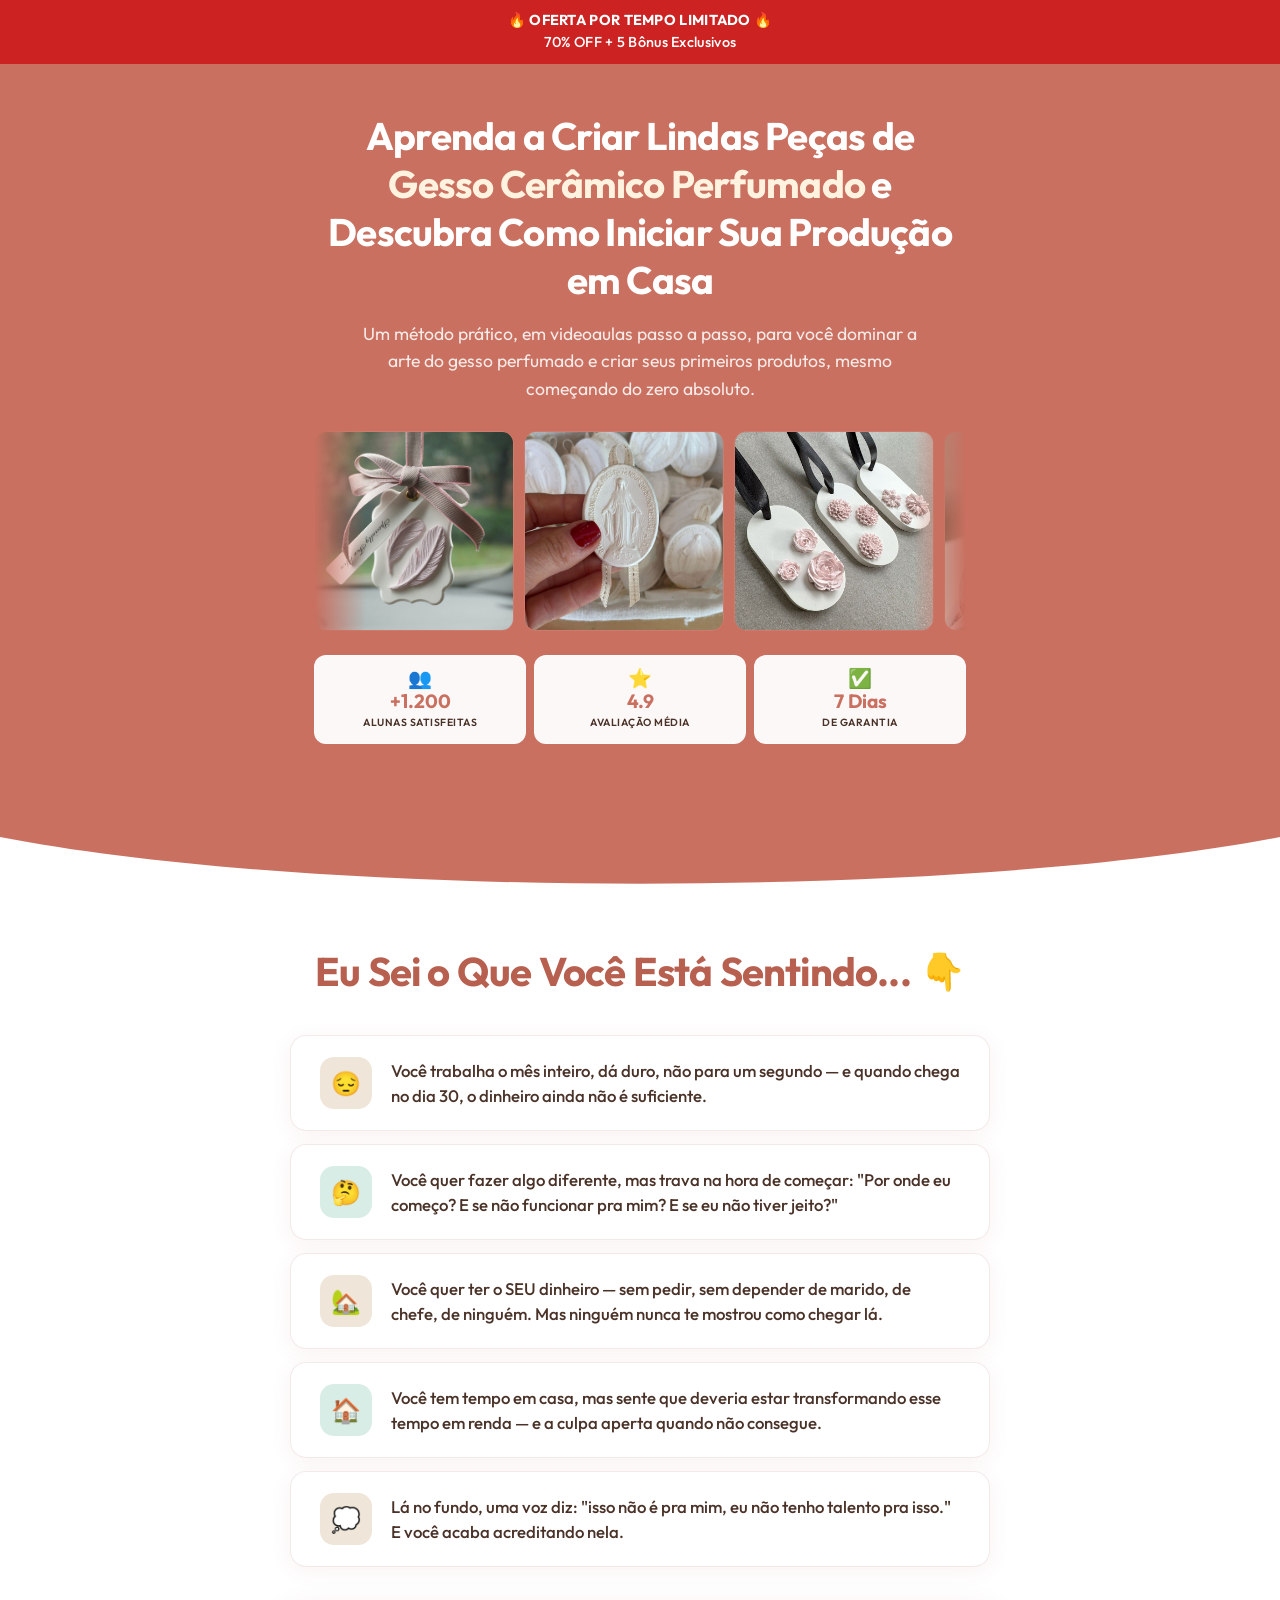
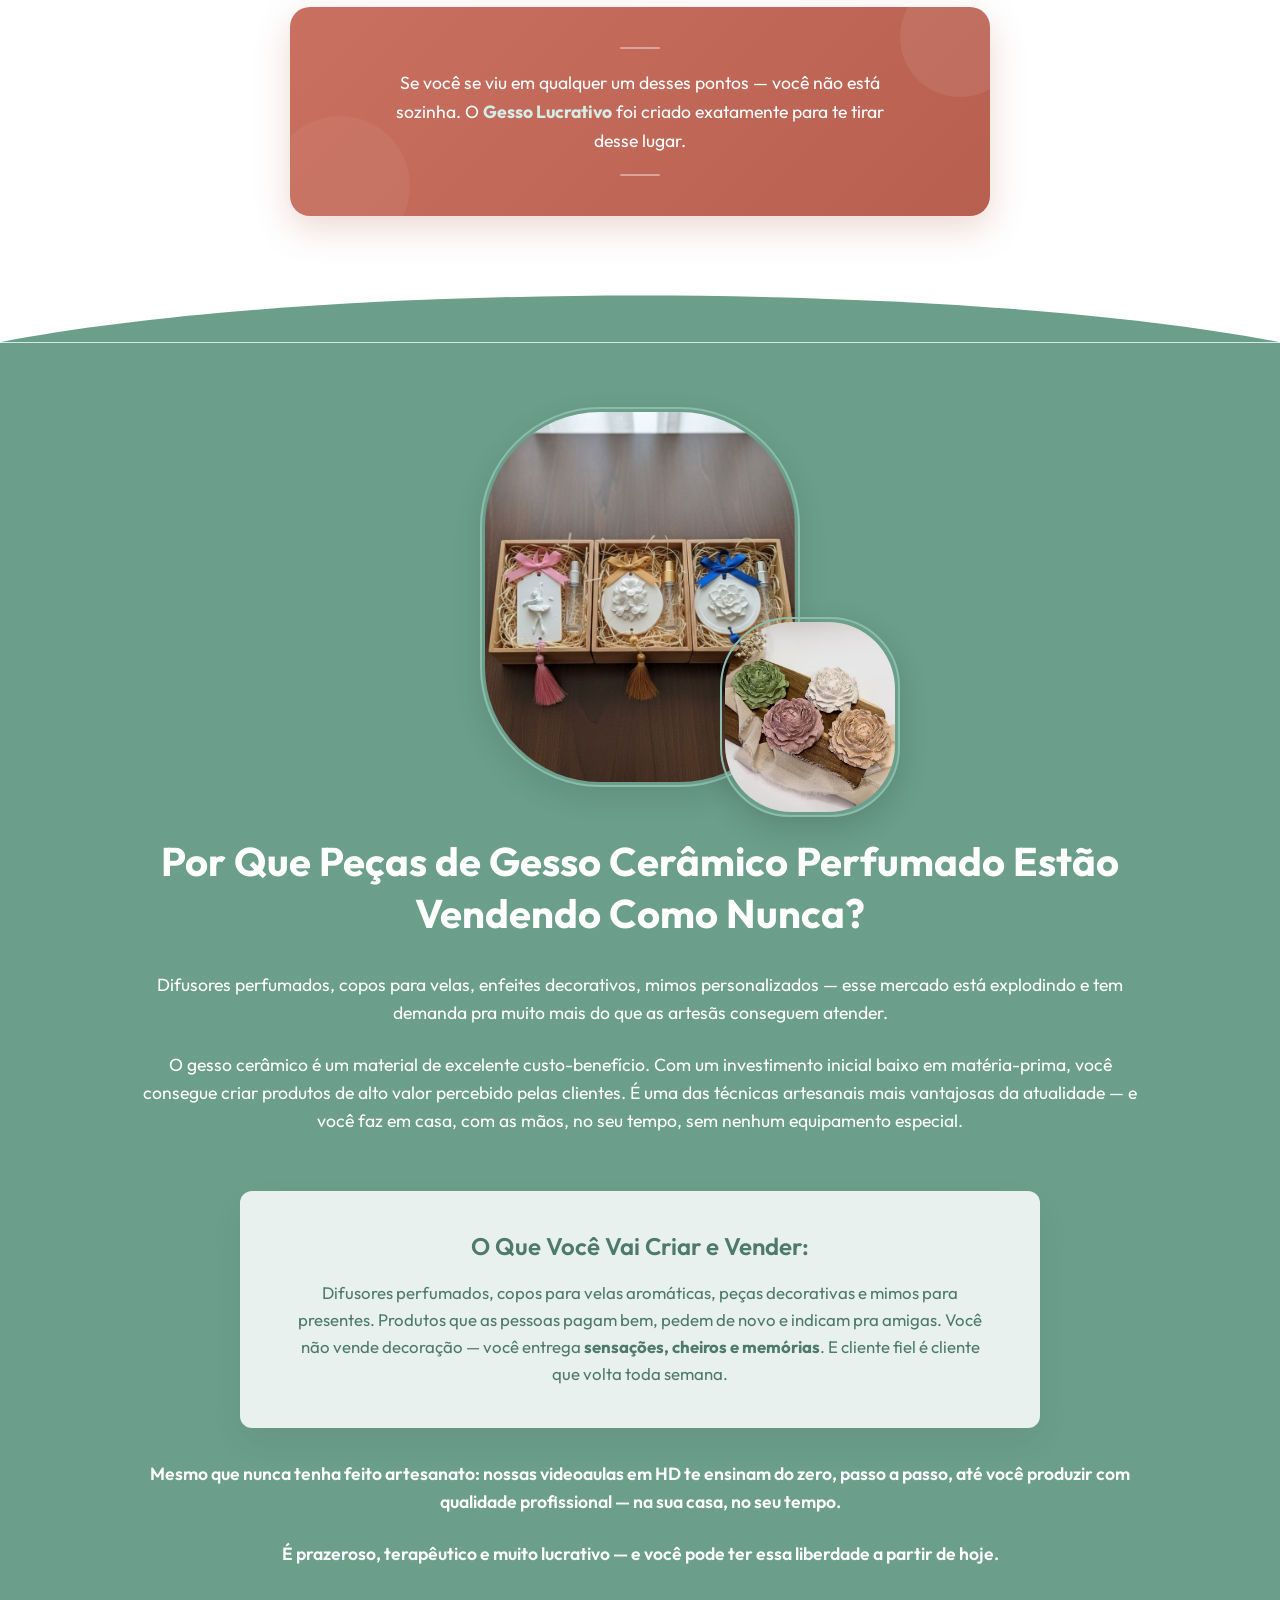
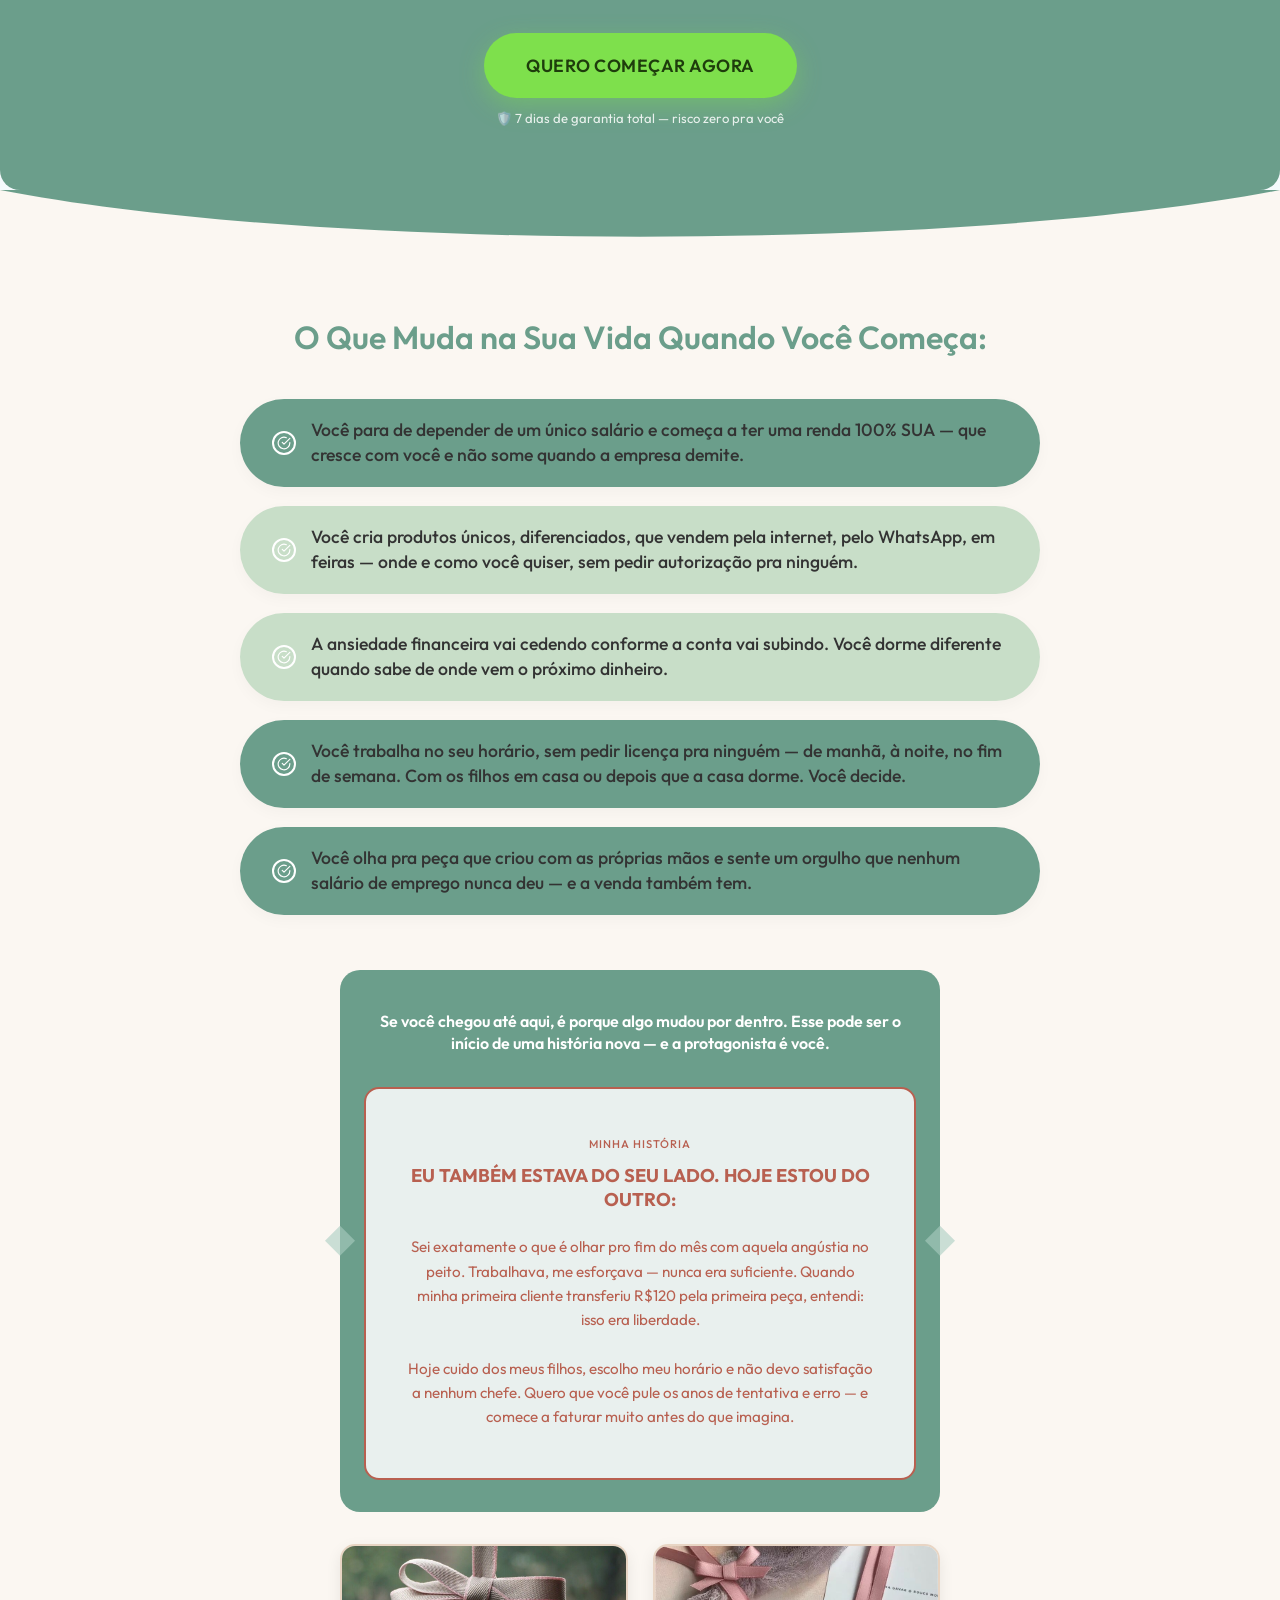
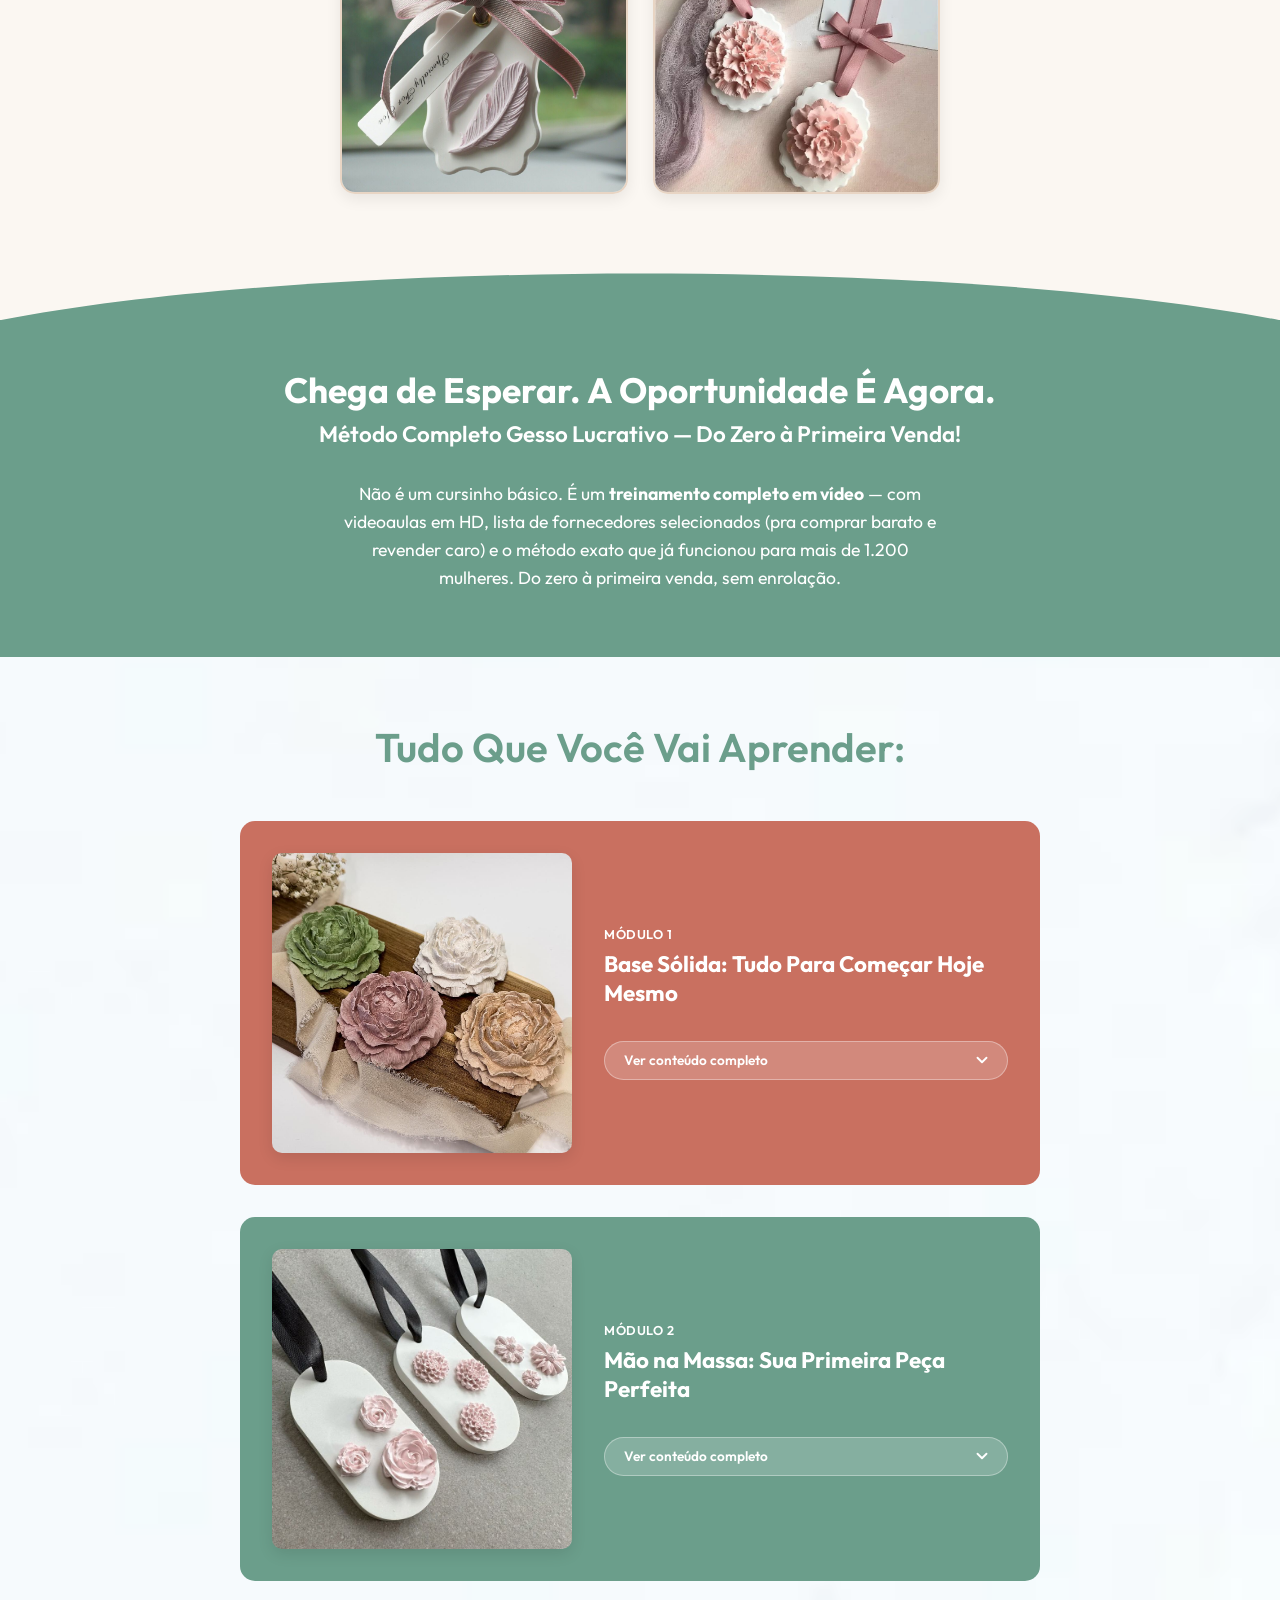
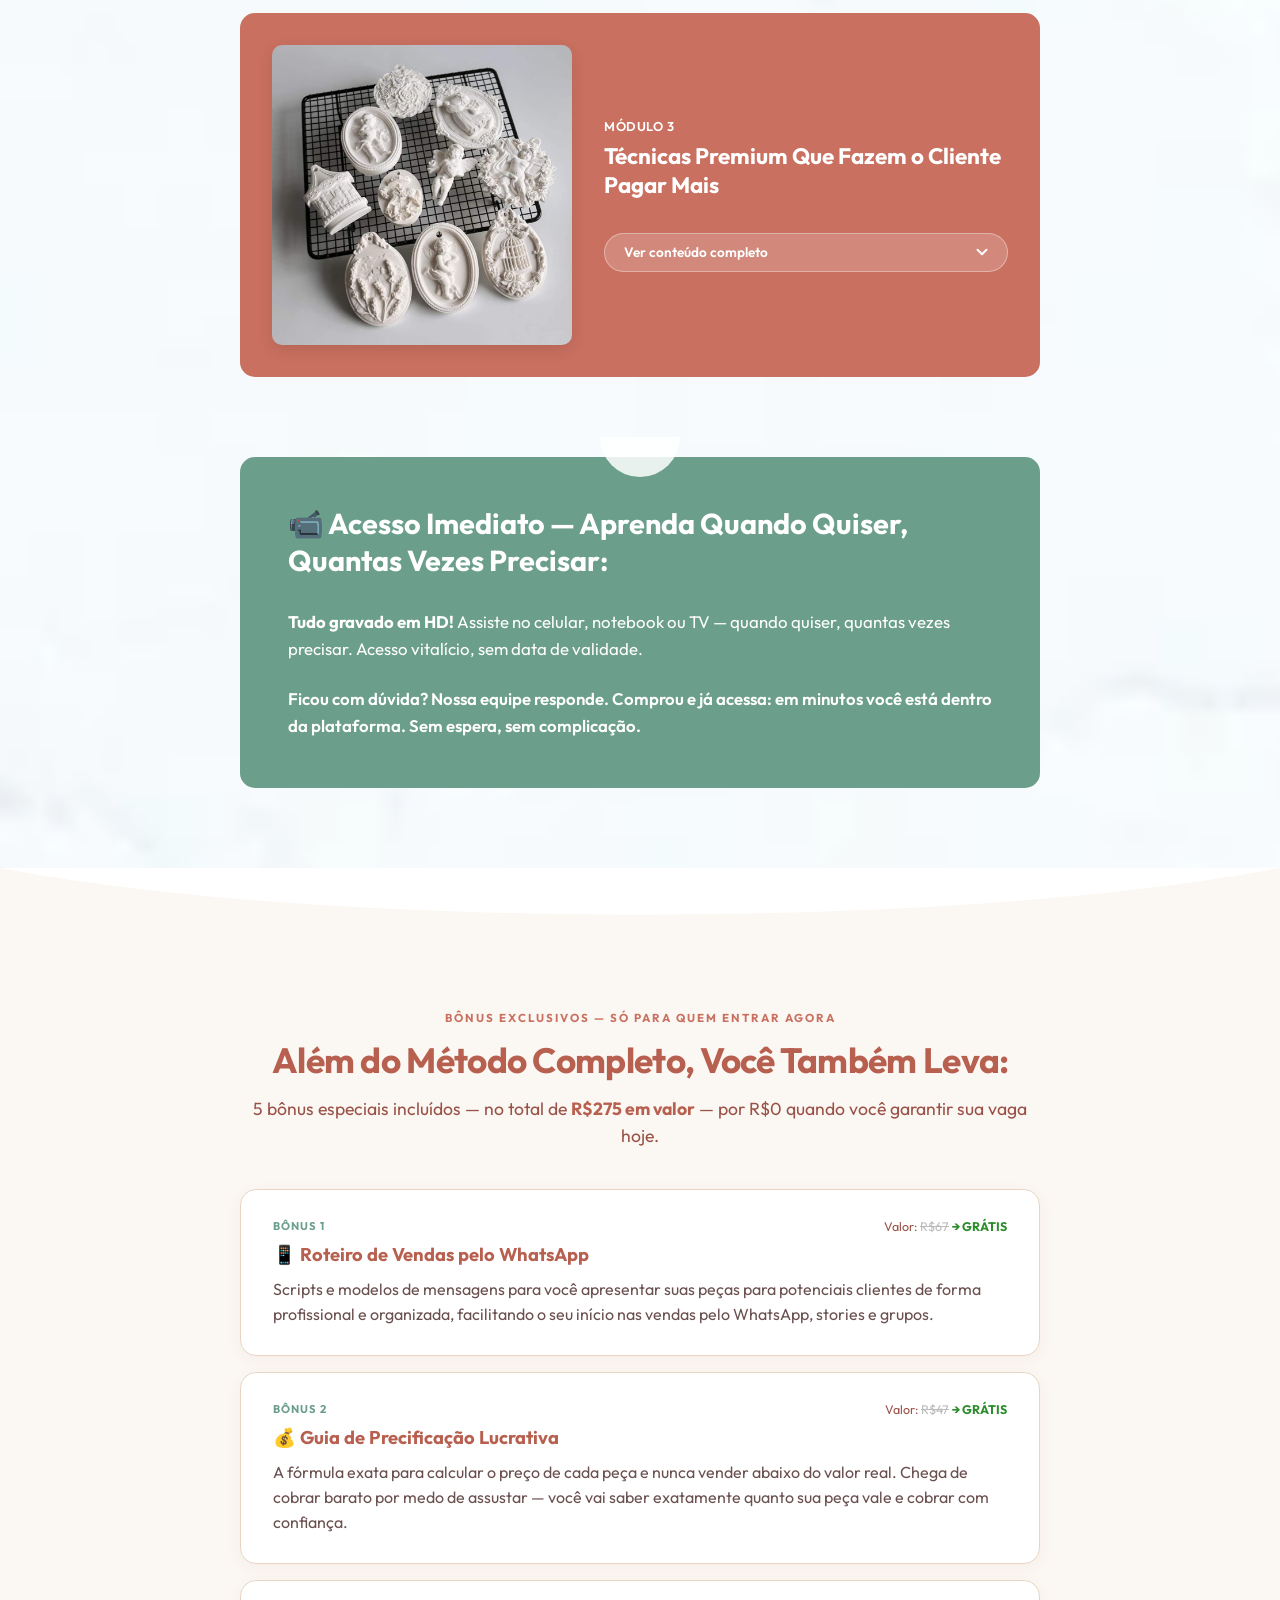
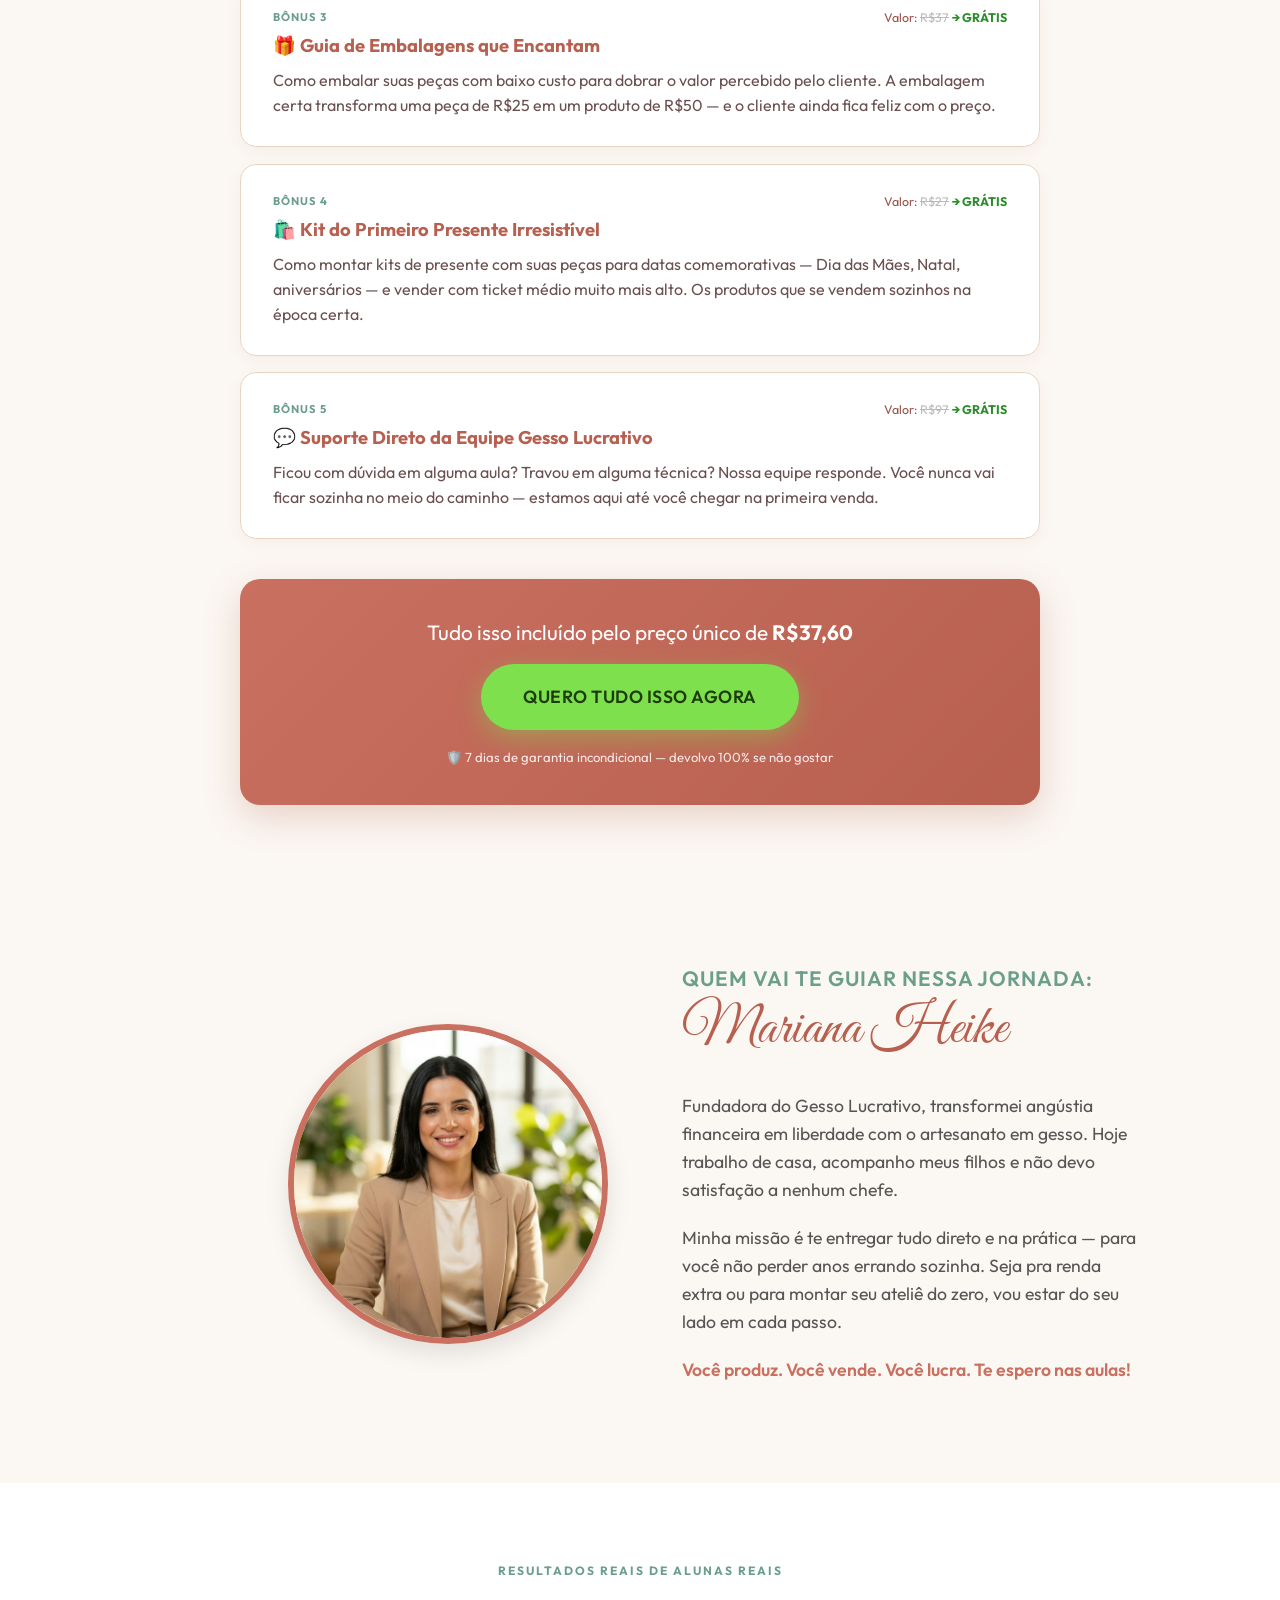
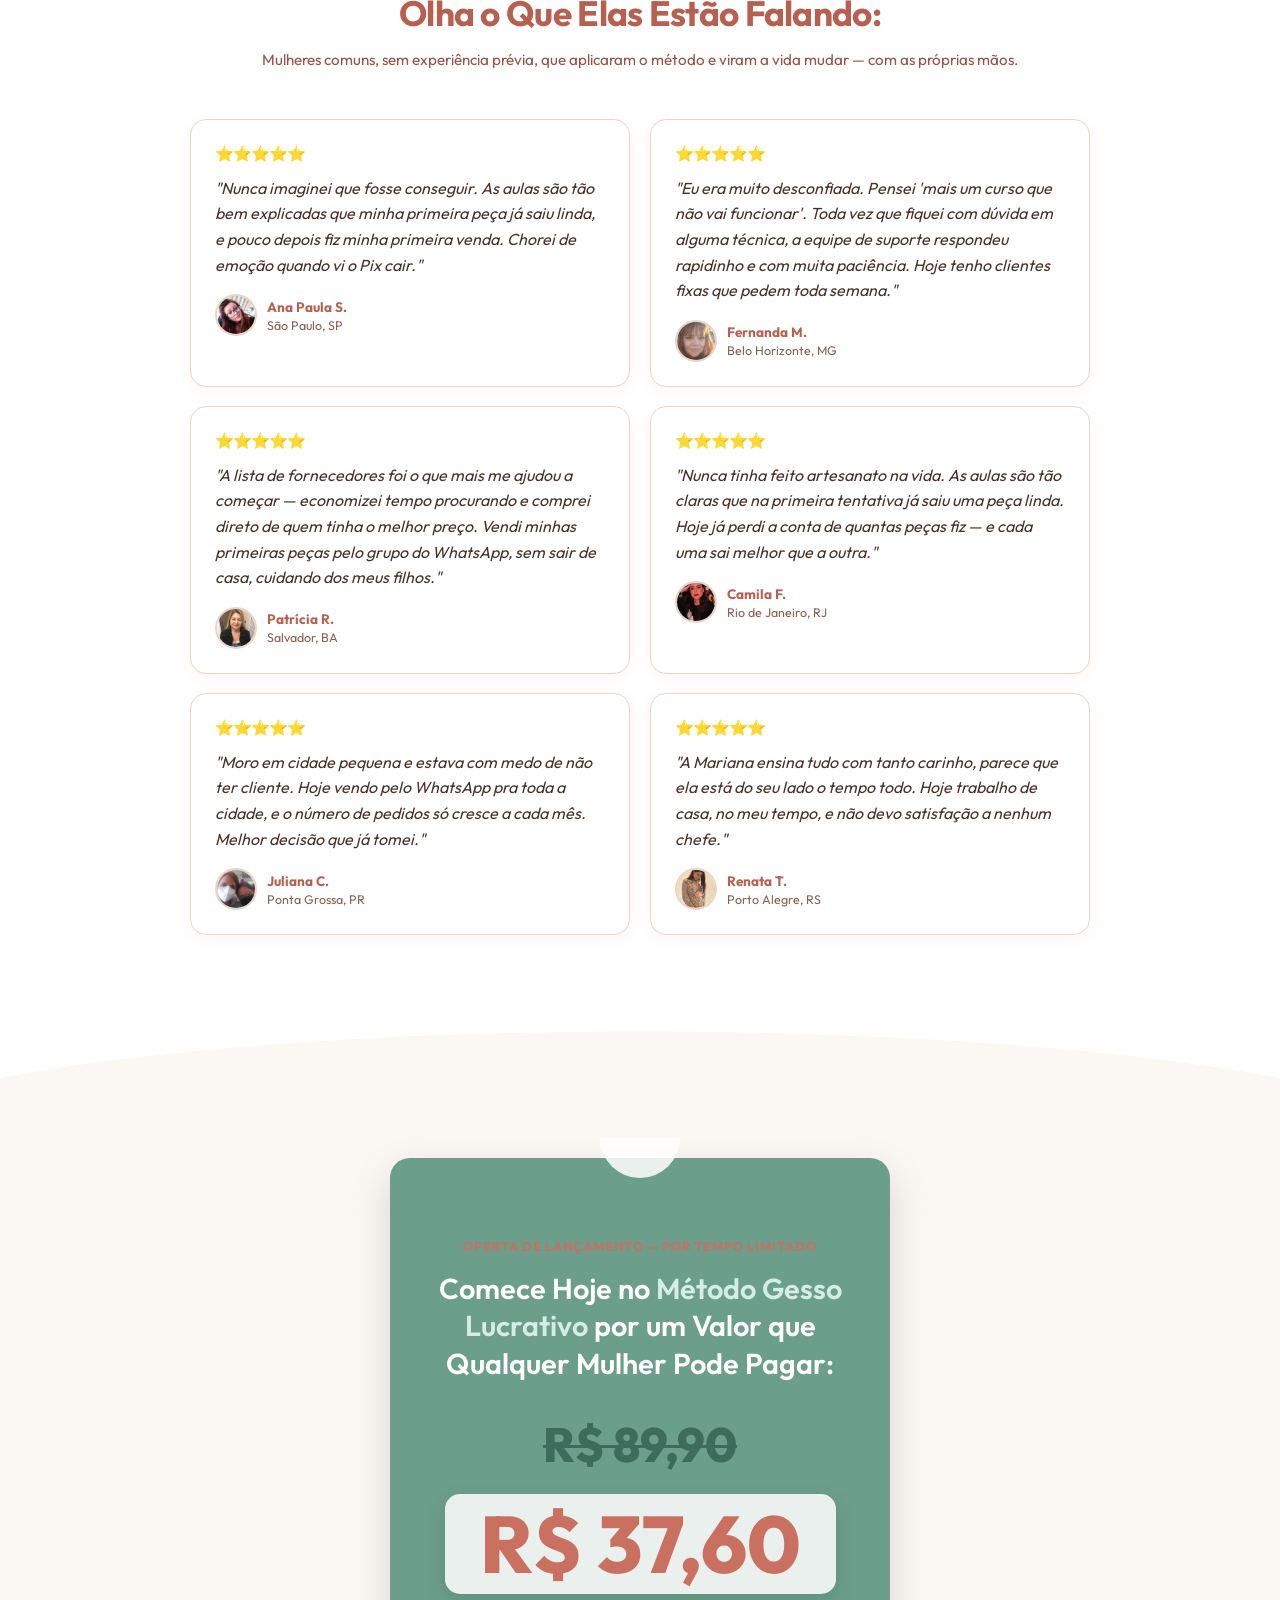
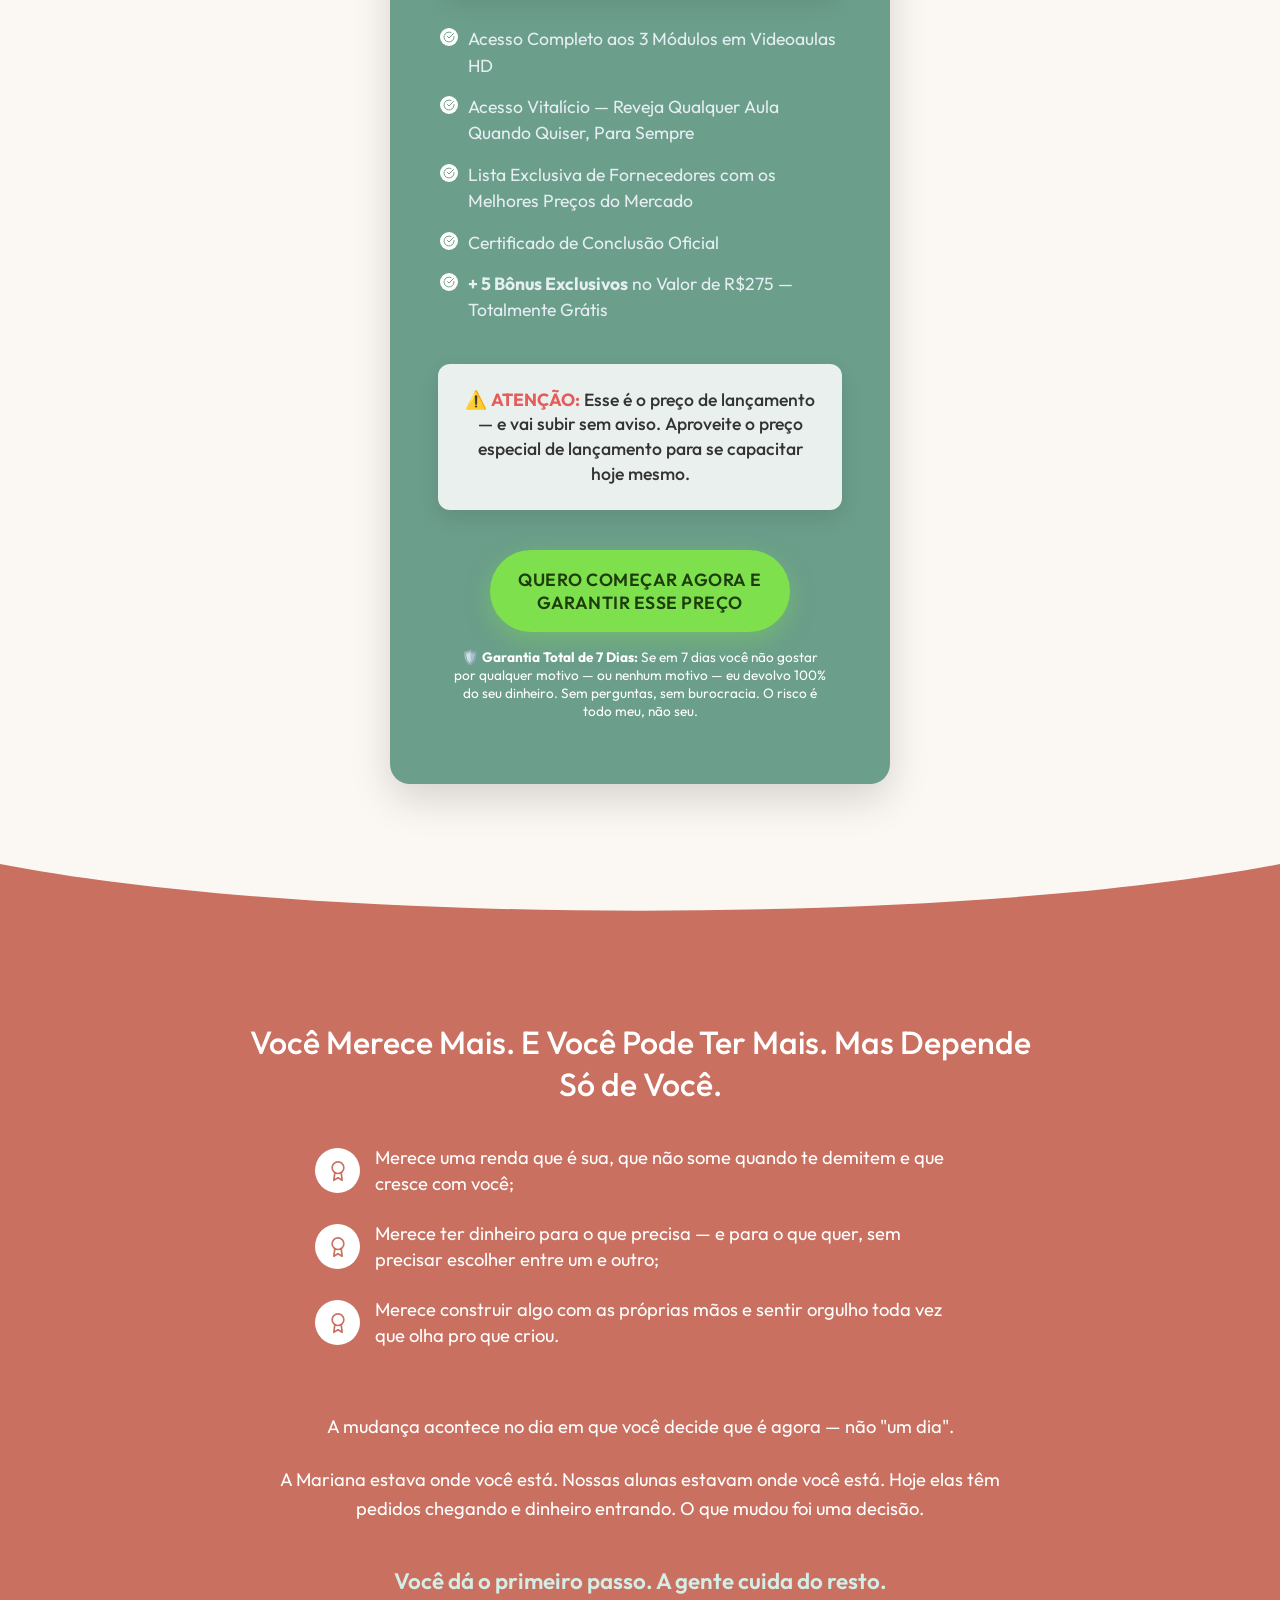
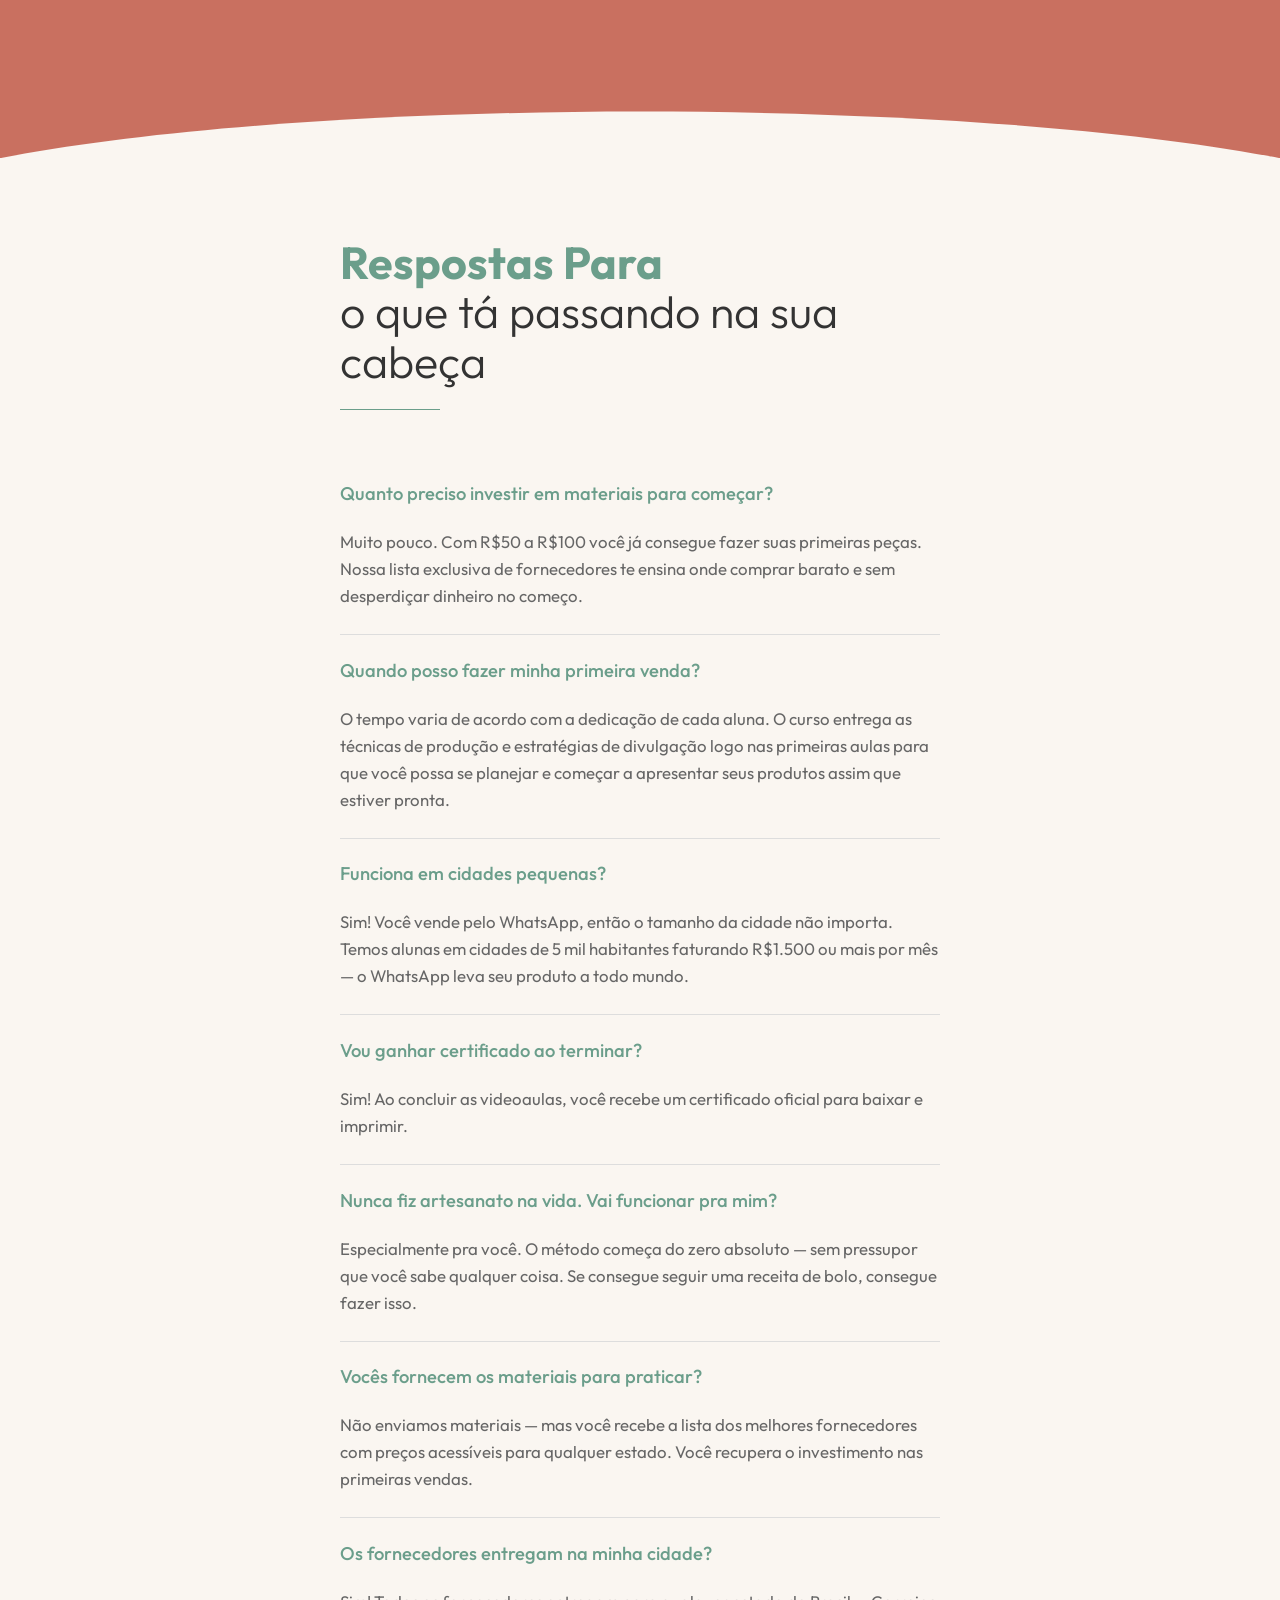
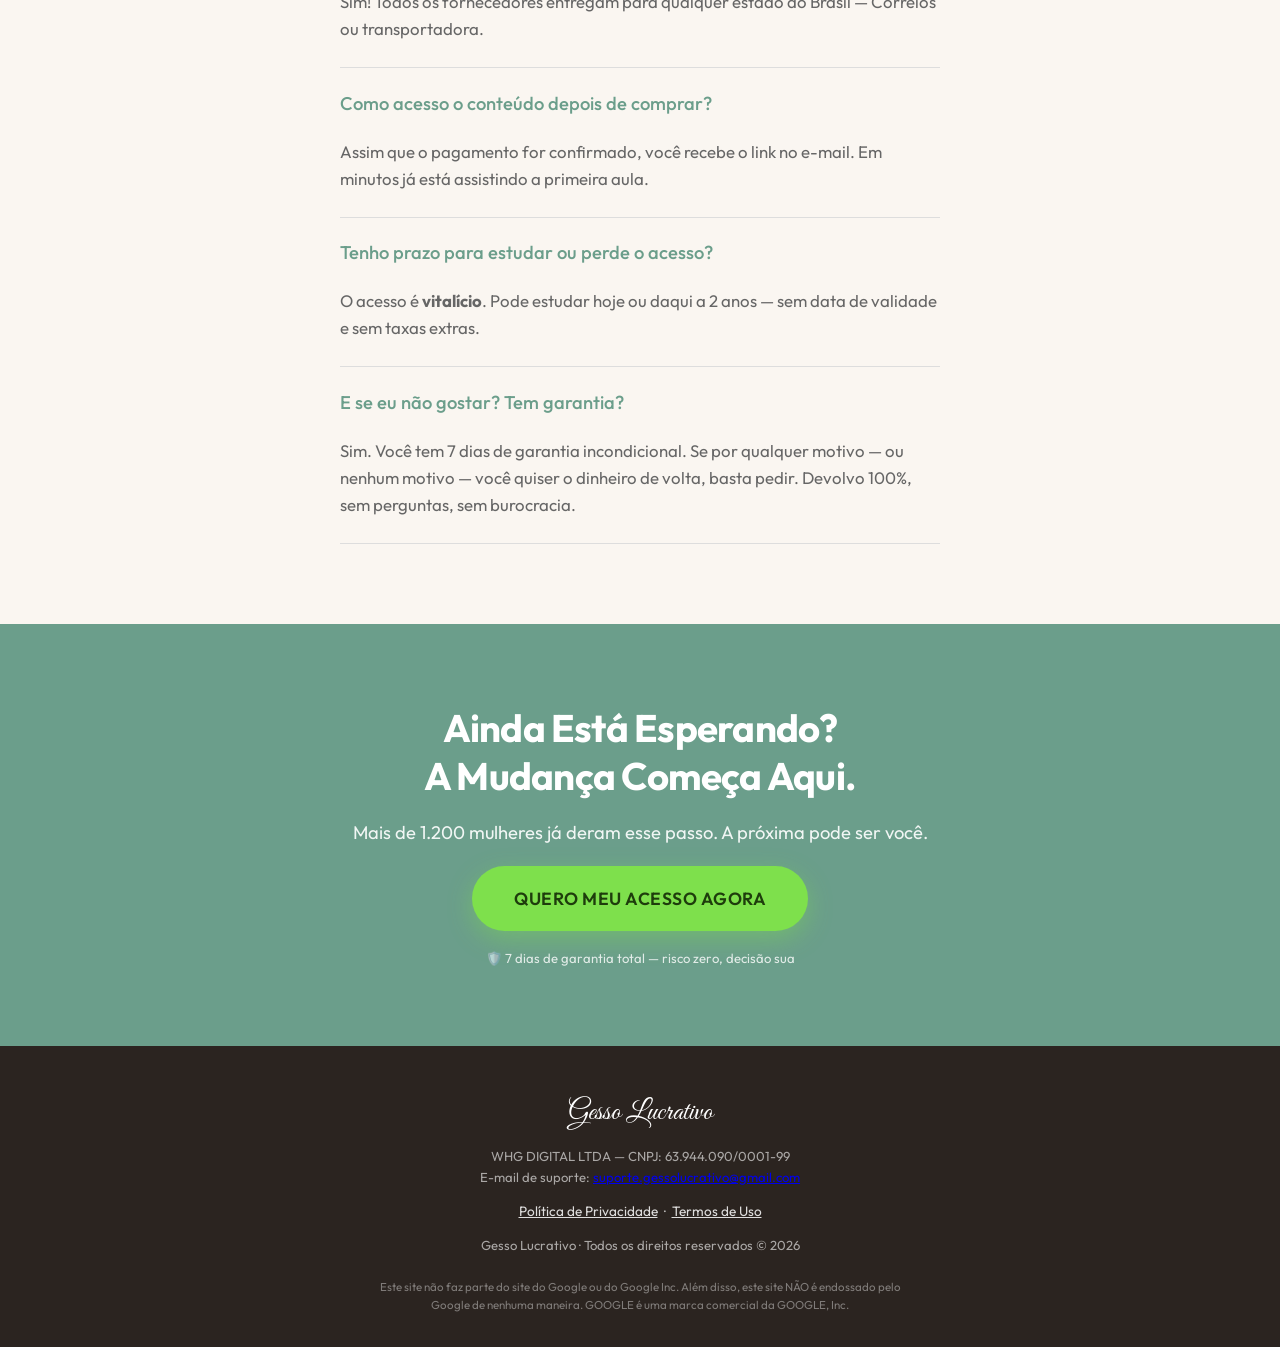
==== commit 45070d8f: "Update checkout link in index.html" ====
--- a/index.html
+++ b/index.html
@@ -664,7 +664,7 @@
                     ⚠️ <span class="highlight-text">ATENÇÃO:</span> Esse é o preço de lançamento — e vai subir sem aviso. Aproveite o preço especial de lançamento para se capacitar hoje mesmo.
                 </div>
 
-                <a href="https://checkout.gessolucrativo.online/VCCL1O8SCVGN" class="cta-button">QUERO COMEÇAR AGORA E GARANTIR ESSE PREÇO</a>
+                <a href="https://checkout.gessolucrativo.online/VCCL1O8SD1UF" class="cta-button">QUERO COMEÇAR AGORA E GARANTIR ESSE PREÇO</a>
 
                 <p style="margin-top: 1rem; font-size: 0.85rem; color: #ffffff; text-align: center; padding: 0 1rem;">🛡️ <strong>Garantia Total de 7 Dias:</strong> Se em 7 dias você não gostar por qualquer motivo — ou nenhum motivo — eu devolvo 100% do seu dinheiro. Sem perguntas, sem burocracia. O risco é todo meu, não seu.</p>
             </div>
